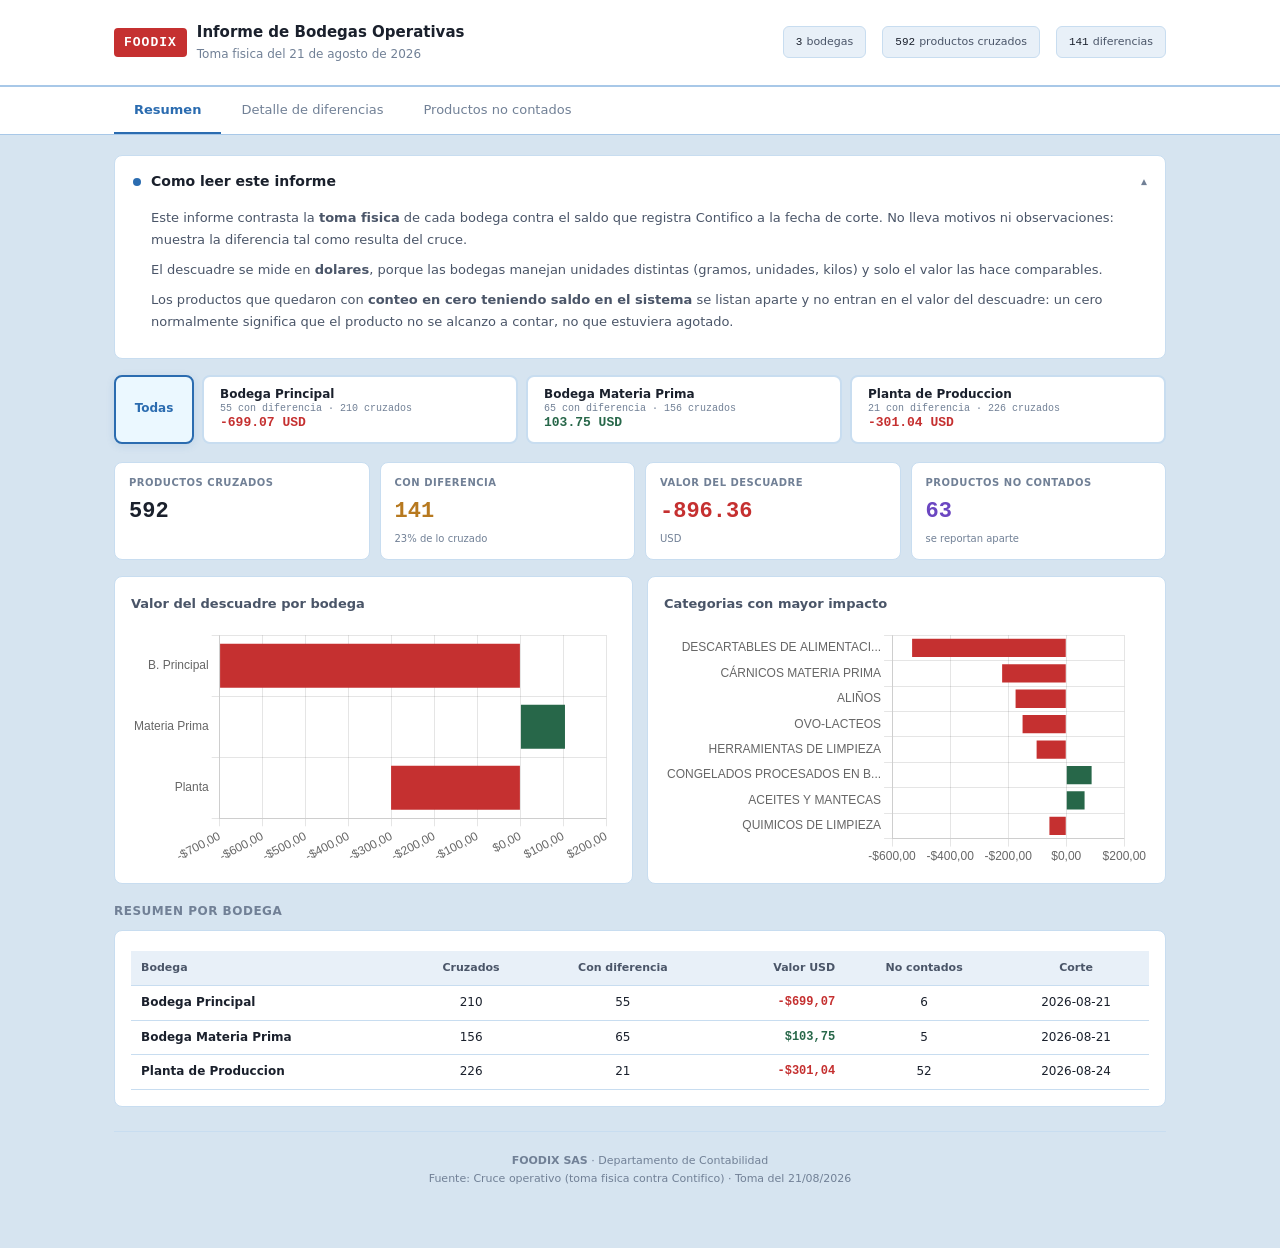
==== static/informes/bodegas-21-ago-2026.html @ 18a2aee0 "Informe de bodegas operativas de la toma del 21 de agosto Cruce de Bodega Principal, Materia Prima y" ====
<!DOCTYPE html>
<html lang="es">
<head>
<meta charset="UTF-8">
<meta name="viewport" content="width=device-width, initial-scale=1.0">
<title>Bodegas Operativas 21 Ago</title>
<style>


:root{
  --bg:#d6e4f0;--bg2:#e8f0f8;--bg3:#f0f5fa;--card:#ffffff;
  --text:#1a202c;--text2:#4a5568;--text3:#718096;
  --border:#a8c8e8;--border2:#c8ddf0;
  --red:#c53030;--green:#276749;--yellow:#b7791f;--blue:#2b6cb0;--purple:#6B46C1;
  --red-bg:#fff5f5;--green-bg:#f0fff4;--yellow-bg:#fffff0;--blue-bg:#ebf8ff;--purple-bg:#faf5ff;
}
*{margin:0;padding:0;box-sizing:border-box}
body{font-family:system-ui,-apple-system,'Segoe UI',Roboto,'Helvetica Neue',Arial,sans-serif;background:var(--bg);color:var(--text);line-height:1.65;font-size:14px}

.header{background:var(--card);border-bottom:2px solid var(--border);padding:20px 0}
.header-inner{max-width:1100px;margin:0 auto;padding:0 24px;display:flex;justify-content:space-between;align-items:center;flex-wrap:wrap;gap:12px}
.logo{display:flex;align-items:center;gap:10px}
.logo-badge{background:var(--red);color:#fff;font-family:ui-monospace,'Cascadia Mono','Segoe UI Mono','Roboto Mono',Menlo,Consolas,monospace;font-weight:700;font-size:13px;padding:4px 10px;border-radius:4px;letter-spacing:1px}
.header-title{font-size:15px;font-weight:600;color:var(--text)}
.header-sub{font-size:12px;color:var(--text3)}
.header-meta{display:flex;gap:16px;flex-wrap:wrap}
.meta-item{background:var(--bg2);border:1px solid var(--border2);border-radius:6px;padding:6px 12px;font-size:11px;color:var(--text2);display:flex;align-items:center;gap:4px}
.meta-item strong{font-family:ui-monospace,'Cascadia Mono','Segoe UI Mono','Roboto Mono',Menlo,Consolas,monospace;font-weight:500;color:var(--text)}

.nav{background:var(--card);border-bottom:1px solid var(--border);position:sticky;top:0;z-index:100}
.nav-inner{max-width:1100px;margin:0 auto;padding:0 24px;display:flex;gap:0}
.nav-tab{padding:12px 20px;font-size:13px;font-weight:500;cursor:pointer;border-bottom:2px solid transparent;color:var(--text3);transition:all .15s;white-space:nowrap}
.nav-tab:hover{color:var(--text);background:var(--bg3)}
.nav-tab.active{color:var(--blue);border-bottom-color:var(--blue);font-weight:600}

.main{max-width:1100px;margin:0 auto;padding:20px 24px 40px}
.tab-content{display:none}.tab-content.active{display:block}

/* Notes */
.note{background:var(--card);border:1px solid var(--border2);border-radius:8px;margin-bottom:12px;overflow:hidden}
.note-header{padding:14px 18px;cursor:pointer;display:flex;align-items:center;gap:10px;transition:background .15s}
.note-header:hover{background:var(--bg3)}
.note-dot{width:8px;height:8px;border-radius:50%;flex-shrink:0}
.note-title{flex:1;font-size:14px;font-weight:600;color:var(--text)}
.note-chevron{color:var(--text3);font-size:12px;transition:transform .2s}
.note-chevron.open{transform:rotate(180deg)}
.note-body{padding:0 18px 16px 36px;font-size:13px;color:var(--text2);line-height:1.7;display:none}
.note-body.open{display:block}
.note-body ul{margin:8px 0 8px 18px}.note-body li{margin-bottom:4px}
.note-body p{margin-bottom:8px}

/* Ranking pills */
.rank-bar{display:flex;gap:8px;flex-wrap:wrap;margin-bottom:18px}
.rank-pill{display:flex;align-items:center;gap:8px;padding:10px 16px;background:var(--card);border:2px solid var(--border2);
  border-radius:8px;cursor:pointer;transition:all .15s;flex:1;min-width:155px}
.rank-pill:hover{border-color:var(--blue);box-shadow:0 2px 8px rgba(0,0,0,.06)}
.rank-pill.active{border-color:var(--blue);background:var(--blue-bg);box-shadow:0 2px 8px rgba(43,108,176,.12)}
.rank-pill.todos{min-width:80px;flex:0;justify-content:center;font-weight:600;font-size:12px;color:var(--text2)}
.rank-pill.todos.active{color:var(--blue)}
.pill-pos{font-family:ui-monospace,'Cascadia Mono','Segoe UI Mono','Roboto Mono',Menlo,Consolas,monospace;font-size:16px;font-weight:700;min-width:22px}
.pill-info{flex:1;line-height:1.3}
.pill-name{font-size:12px;font-weight:600;color:var(--text)}
.pill-stats{font-size:10px;color:var(--text3);font-family:ui-monospace,'Cascadia Mono','Segoe UI Mono','Roboto Mono',Menlo,Consolas,monospace}
.pill-badge{font-size:9px;padding:1px 6px;border-radius:8px;font-weight:600;white-space:nowrap}
.pill-detail{font-size:10px;color:var(--blue);cursor:pointer;margin-top:2px;opacity:0;transition:opacity .15s}
.rank-pill.active .pill-detail{opacity:1}
.badge-green{background:var(--green-bg);color:var(--green);border:1px solid #c6f6d5}
.badge-yellow{background:var(--yellow-bg);color:var(--yellow);border:1px solid #fefcbf}
.badge-red{background:var(--red-bg);color:var(--red);border:1px solid #fed7d7}

/* Secondary filters */
.sec-filters{display:flex;gap:12px;margin-bottom:16px;flex-wrap:wrap;align-items:end}
.sec-filters .filter-group{display:flex;flex-direction:column;gap:3px}
.sec-filters label{font-size:10px;font-weight:600;color:var(--text3);text-transform:uppercase;letter-spacing:.5px}
.sec-filters select{padding:6px 10px;border:1px solid var(--border);border-radius:5px;font-size:12px;font-family:system-ui,-apple-system,'Segoe UI',Roboto,'Helvetica Neue',Arial,sans-serif;background:var(--card);min-width:140px}
.sec-filters select:focus{outline:none;border-color:var(--blue)}
.btn-reset{padding:6px 12px;border:1px solid var(--border);border-radius:5px;font-size:11px;font-family:system-ui,-apple-system,'Segoe UI',Roboto,'Helvetica Neue',Arial,sans-serif;background:var(--bg2);cursor:pointer;font-weight:500;transition:all .15s}
.btn-reset:hover{background:var(--bg)}

.kpi-grid{display:grid;grid-template-columns:repeat(auto-fit,minmax(170px,1fr));gap:10px;margin-bottom:16px}
.kpi{background:var(--card);border:1px solid var(--border2);border-radius:8px;padding:12px 14px}
.kpi-label{font-size:10px;color:var(--text3);text-transform:uppercase;letter-spacing:.5px;font-weight:600}
.kpi-val{font-size:22px;font-weight:700;font-family:ui-monospace,'Cascadia Mono','Segoe UI Mono','Roboto Mono',Menlo,Consolas,monospace;margin-top:2px}
.kpi-sub{font-size:10px;color:var(--text3);margin-top:1px}

.chart-row{display:grid;grid-template-columns:1fr 1fr;gap:14px;margin-bottom:16px}
.chart-card{background:var(--card);border:1px solid var(--border2);border-radius:8px;padding:16px}
.chart-card h3{font-size:13px;color:var(--text2);margin-bottom:10px;font-weight:600}

.section-title{font-size:12px;font-weight:700;color:var(--text3);margin:18px 0 8px;text-transform:uppercase;letter-spacing:.5px}

table{width:100%;border-collapse:collapse;font-size:12px;margin-top:4px}
th{background:var(--bg2);color:var(--text2);padding:8px 10px;text-align:left;font-weight:600;font-size:11px;border-bottom:1px solid var(--border2)}
td{padding:7px 10px;border-bottom:1px solid var(--border2)}
tr:hover{background:var(--bg3)}
.neg{color:var(--red);font-weight:600;font-family:ui-monospace,'Cascadia Mono','Segoe UI Mono','Roboto Mono',Menlo,Consolas,monospace}
.pos{color:var(--green);font-weight:600;font-family:ui-monospace,'Cascadia Mono','Segoe UI Mono','Roboto Mono',Menlo,Consolas,monospace}
.motivo-tag{display:inline-block;padding:1px 6px;border-radius:3px;font-size:10px;font-weight:600;color:#fff;white-space:nowrap}
.excl-row{opacity:.5;font-style:italic}
.excl-banner{background:var(--blue-bg);border:1px solid #bee3f8;border-radius:6px;padding:8px 12px;font-size:11px;color:var(--blue);margin-top:8px}
.motivo-summary{display:flex;flex-wrap:wrap;gap:6px;margin-top:10px}
.motivo-chip{font-size:10px;padding:2px 8px;border-radius:10px;border:1px solid var(--border2);background:var(--bg3);color:var(--text2);font-family:ui-monospace,'Cascadia Mono','Segoe UI Mono','Roboto Mono',Menlo,Consolas,monospace}

/* Modal */
.modal-overlay{display:none;position:fixed;top:0;left:0;width:100%;height:100%;background:rgba(0,0,0,.45);z-index:1000;justify-content:center;align-items:center;padding:20px}
.modal-overlay.open{display:flex}
.modal{background:var(--card);border-radius:12px;width:100%;max-width:800px;max-height:85vh;display:flex;flex-direction:column;box-shadow:0 20px 60px rgba(0,0,0,.2);animation:modalIn .2s ease}
@keyframes modalIn{from{opacity:0;transform:translateY(20px)}to{opacity:1;transform:translateY(0)}}
.modal-header{display:flex;justify-content:space-between;align-items:center;padding:18px 24px;border-bottom:1px solid var(--border2)}
.modal-header h2{font-size:16px;font-weight:700;color:var(--text);display:flex;align-items:center;gap:8px}
.modal-close{background:none;border:none;font-size:18px;color:var(--text3);cursor:pointer;padding:4px 8px;border-radius:4px;transition:all .15s}
.modal-close:hover{background:var(--bg2);color:var(--text)}
.modal-body{padding:20px 24px;overflow-y:auto;flex:1}
.day-block{margin-bottom:14px}
.day-header{padding:8px 12px;background:var(--bg2);border:1px solid var(--border2);border-radius:6px;cursor:pointer;display:flex;justify-content:space-between;align-items:center;font-size:12px;font-weight:600;transition:background .15s}
.day-header:hover{background:var(--bg)}
.day-body{display:none;padding:8px 0}
.day-body.open{display:block}
.day-resp{font-size:11px;color:var(--text3);font-weight:400}

/* Chart popup (reuses modal styles) */

.footer{text-align:center;padding:20px;font-size:11px;color:var(--text3);border-top:1px solid var(--border2);margin-top:24px}

@media print{.nav{position:relative}.tab-content{display:block!important}.note-body,.day-body{display:block!important}.modal-overlay{display:none!important}body{font-size:11px}.header{-webkit-print-color-adjust:exact;print-color-adjust:exact}}
@media(max-width:600px){.chart-row{grid-template-columns:1fr}.kpi-grid{grid-template-columns:1fr 1fr}.rank-bar{flex-direction:column}.rank-pill{min-width:unset}.header-meta{gap:8px}.sec-filters{flex-direction:column}.modal{max-width:100%;max-height:95vh;border-radius:8px}}

.tot-neg{color:#c53030;font-weight:700;font-family:ui-monospace,'Cascadia Mono','Segoe UI Mono','Roboto Mono',Menlo,Consolas,monospace}
.tot-pos{color:#276749;font-weight:700;font-family:ui-monospace,'Cascadia Mono','Segoe UI Mono','Roboto Mono',Menlo,Consolas,monospace}
.abc{display:inline-block;width:18px;text-align:center;border-radius:3px;font-size:10px;
      font-weight:700;color:#fff}
.abc-A{background:#c53030}.abc-B{background:#b7791f}.abc-C{background:#718096}
.abc--{background:#cbd5e0}

</style>
</head>
<body>


<div class="header"><div class="header-inner">
<div class="logo"><span class="logo-badge">FOODIX</span>
<div><div class="header-title">Informe de Bodegas Operativas</div>
<div class="header-sub">Toma fisica del 21 de agosto de 2026</div></div></div>
<div class="header-meta">
<div class="meta-item"> <strong>3</strong> bodegas</div>
<div class="meta-item"> <strong>592</strong> productos cruzados</div>
<div class="meta-item"> <strong>141</strong> diferencias</div>
</div></div></div>

<div class="nav"><div class="nav-inner">
<div class="nav-tab active" onclick="tab('resumen',this)">Resumen</div>
<div class="nav-tab" onclick="tab('detalle',this)">Detalle de diferencias</div>
<div class="nav-tab" onclick="tab('nocontados',this)">Productos no contados</div>
</div></div>

<div class="main">
<div class="tab-content active" id="tab-resumen">

<div class="note"><div class="note-header" onclick="toggleNote(this)">
<div class="note-dot" style="background:#2b6cb0"></div>
<div class="note-title">Como leer este informe</div>
<div class="note-chevron open">▾</div></div>
<div class="note-body open">
<p>Este informe contrasta la <strong>toma fisica</strong> de cada bodega contra el saldo que
registra Contifico a la fecha de corte. No lleva motivos ni observaciones: muestra la diferencia
tal como resulta del cruce.</p>
<p>El descuadre se mide en <strong>dolares</strong>, porque las bodegas manejan unidades distintas
(gramos, unidades, kilos) y solo el valor las hace comparables.</p>
<p>Los productos que quedaron con <strong>conteo en cero teniendo saldo en el sistema</strong> se
listan aparte y no entran en el valor del descuadre: un cero normalmente significa que el producto
no se alcanzo a contar, no que estuviera agotado.</p>
</div></div>

<div class="rank-bar" style="margin-top:16px">
<div class="rank-pill todos active" onclick="filtrar('TODOS')">Todas</div>
<div class="rank-pill" onclick="filtrar('bodega_principal')" data-bod="bodega_principal"><div class="pill-info"><div class="pill-name">Bodega Principal</div><div class="pill-stats">55 con diferencia &middot; 210 cruzados</div><div class="pill-stats neg" style="font-size:13px;font-weight:700">-699.07 USD</div></div></div><div class="rank-pill" onclick="filtrar('materia_prima')" data-bod="materia_prima"><div class="pill-info"><div class="pill-name">Bodega Materia Prima</div><div class="pill-stats">65 con diferencia &middot; 156 cruzados</div><div class="pill-stats pos" style="font-size:13px;font-weight:700">103.75 USD</div></div></div><div class="rank-pill" onclick="filtrar('planta')" data-bod="planta"><div class="pill-info"><div class="pill-name">Planta de Produccion</div><div class="pill-stats">21 con diferencia &middot; 226 cruzados</div><div class="pill-stats neg" style="font-size:13px;font-weight:700">-301.04 USD</div></div></div>
</div>

<div class="kpi-grid">
<div class="kpi"><div class="kpi-label">Productos cruzados</div><div class="kpi-val">592</div></div>
<div class="kpi"><div class="kpi-label">Con diferencia</div><div class="kpi-val" style="color:var(--yellow)">141</div>
<div class="kpi-sub">23% de lo cruzado</div></div>
<div class="kpi"><div class="kpi-label">Valor del descuadre</div>
<div class="kpi-val neg">-896.36</div><div class="kpi-sub">USD</div></div>
<div class="kpi"><div class="kpi-label">Productos no contados</div>
<div class="kpi-val" style="color:var(--purple)">63</div><div class="kpi-sub">se reportan aparte</div></div>
</div>

<div class="chart-row">
<div class="chart-card"><h3> Valor del descuadre por bodega</h3><canvas id="chBod"></canvas></div>
<div class="chart-card"><h3> Categorias con mayor impacto</h3><canvas id="chCat"></canvas></div>
</div>

<div class="section-title">Resumen por bodega</div>
<div class="chart-card"><table><thead><tr><th>Bodega</th><th style="text-align:center">Cruzados</th>
<th style="text-align:center">Con diferencia</th><th style="text-align:right">Valor USD</th>
<th style="text-align:center">No contados</th><th style="text-align:center">Corte</th></tr></thead>
<tbody id="tbResumen"></tbody></table></div>
</div>

<div class="tab-content" id="tab-detalle">
<div class="sec-filters">
<div class="filter-group"><label>Bodega</label><select id="fBod" onchange="pintar()"><option value="TODOS">Todas</option></select></div>
<div class="filter-group"><label>Clasificacion</label><select id="fAbc" onchange="pintar()"><option value="TODOS">Todas</option><option>A</option><option>B</option><option>C</option></select></div>
<div class="filter-group"><label>Mostrar</label><select id="fOrd" onchange="pintar()">
<option value="valor">Mayor impacto en valor</option><option value="cantidad">Mayor diferencia en cantidad</option></select></div>
</div>
<div class="chart-card"><table><thead><tr><th>Bodega</th><th>Producto</th><th>Categoria</th>
<th style="text-align:center">ABC</th><th style="text-align:right">Toma</th><th style="text-align:right">Sistema</th>
<th style="text-align:right">Diferencia</th><th style="text-align:right">Valor USD</th></tr></thead>
<tbody id="tbDetalle"></tbody></table></div>
</div>

<div class="tab-content" id="tab-nocontados">
<div class="excl-banner">Productos que quedaron registrados con conteo en cero aunque el sistema
si tenia saldo. No se incluyen en el valor del descuadre porque lo mas probable es que no se
hayan alcanzado a contar. <strong>Conviene confirmarlos con cada bodega.</strong></div>
<div class="chart-card" style="margin-top:12px"><table><thead><tr><th>Bodega</th><th>Producto</th>
<th>Categoria</th><th style="text-align:center">ABC</th><th style="text-align:right">Saldo en sistema</th>
<th style="text-align:right">Valor USD</th></tr></thead><tbody id="tbNC"></tbody></table></div>
</div>

<div class="footer"><strong>FOODIX SAS</strong> &middot; Departamento de Contabilidad<br>
Fuente: Cruce operativo (toma fisica contra Contifico) &middot; Toma del 21/08/2026</div>
</div>


<script>
/**
 * Skipped minification because the original files appears to be already minified.
 * Original file: /npm/chart.js@4.4.0/dist/chart.umd.js
 *
 * Do NOT use SRI with dynamically generated files! More information: https://www.jsdelivr.com/using-sri-with-dynamic-files
 */
/*!
 * Chart.js v4.4.0
 * https://www.chartjs.org
 * (c) 2023 Chart.js Contributors
 * Released under the MIT License
 */
!function(t,e){"object"==typeof exports&&"undefined"!=typeof module?module.exports=e():"function"==typeof define&&define.amd?define(e):(t="undefined"!=typeof globalThis?globalThis:t||self).Chart=e()}(this,(function(){"use strict";var t=Object.freeze({__proto__:null,get Colors(){return Go},get Decimation(){return Qo},get Filler(){return ma},get Legend(){return ya},get SubTitle(){return ka},get Title(){return Ma},get Tooltip(){return Ba}});function e(){}const i=(()=>{let t=0;return()=>t++})();function s(t){return null==t}function n(t){if(Array.isArray&&Array.isArray(t))return!0;const e=Object.prototype.toString.call(t);return"[object"===e.slice(0,7)&&"Array]"===e.slice(-6)}function o(t){return null!==t&&"[object Object]"===Object.prototype.toString.call(t)}function a(t){return("number"==typeof t||t instanceof Number)&&isFinite(+t)}function r(t,e){return a(t)?t:e}function l(t,e){return void 0===t?e:t}const h=(t,e)=>"string"==typeof t&&t.endsWith("%")?parseFloat(t)/100:+t/e,c=(t,e)=>"string"==typeof t&&t.endsWith("%")?parseFloat(t)/100*e:+t;function d(t,e,i){if(t&&"function"==typeof t.call)return t.apply(i,e)}function u(t,e,i,s){let a,r,l;if(n(t))if(r=t.length,s)for(a=r-1;a>=0;a--)e.call(i,t[a],a);else for(a=0;a<r;a++)e.call(i,t[a],a);else if(o(t))for(l=Object.keys(t),r=l.length,a=0;a<r;a++)e.call(i,t[l[a]],l[a])}function f(t,e){let i,s,n,o;if(!t||!e||t.length!==e.length)return!1;for(i=0,s=t.length;i<s;++i)if(n=t[i],o=e[i],n.datasetIndex!==o.datasetIndex||n.index!==o.index)return!1;return!0}function g(t){if(n(t))return t.map(g);if(o(t)){const e=Object.create(null),i=Object.keys(t),s=i.length;let n=0;for(;n<s;++n)e[i[n]]=g(t[i[n]]);return e}return t}function p(t){return-1===["__proto__","prototype","constructor"].indexOf(t)}function m(t,e,i,s){if(!p(t))return;const n=e[t],a=i[t];o(n)&&o(a)?b(n,a,s):e[t]=g(a)}function b(t,e,i){const s=n(e)?e:[e],a=s.length;if(!o(t))return t;const r=(i=i||{}).merger||m;let l;for(let e=0;e<a;++e){if(l=s[e],!o(l))continue;const n=Object.keys(l);for(let e=0,s=n.length;e<s;++e)r(n[e],t,l,i)}return t}function x(t,e){return b(t,e,{merger:_})}function _(t,e,i){if(!p(t))return;const s=e[t],n=i[t];o(s)&&o(n)?x(s,n):Object.prototype.hasOwnProperty.call(e,t)||(e[t]=g(n))}const y={"":t=>t,x:t=>t.x,y:t=>t.y};function v(t){const e=t.split("."),i=[];let s="";for(const t of e)s+=t,s.endsWith("\\")?s=s.slice(0,-1)+".":(i.push(s),s="");return i}function M(t,e){const i=y[e]||(y[e]=function(t){const e=v(t);return t=>{for(const i of e){if(""===i)break;t=t&&t[i]}return t}}(e));return i(t)}function w(t){return t.charAt(0).toUpperCase()+t.slice(1)}const k=t=>void 0!==t,S=t=>"function"==typeof t,P=(t,e)=>{if(t.size!==e.size)return!1;for(const i of t)if(!e.has(i))return!1;return!0};function D(t){return"mouseup"===t.type||"click"===t.type||"contextmenu"===t.type}const C=Math.PI,O=2*C,A=O+C,T=Number.POSITIVE_INFINITY,L=C/180,E=C/2,R=C/4,I=2*C/3,z=Math.log10,F=Math.sign;function V(t,e,i){return Math.abs(t-e)<i}function B(t){const e=Math.round(t);t=V(t,e,t/1e3)?e:t;const i=Math.pow(10,Math.floor(z(t))),s=t/i;return(s<=1?1:s<=2?2:s<=5?5:10)*i}function W(t){const e=[],i=Math.sqrt(t);let s;for(s=1;s<i;s++)t%s==0&&(e.push(s),e.push(t/s));return i===(0|i)&&e.push(i),e.sort(((t,e)=>t-e)).pop(),e}function N(t){return!isNaN(parseFloat(t))&&isFinite(t)}function H(t,e){const i=Math.round(t);return i-e<=t&&i+e>=t}function j(t,e,i){let s,n,o;for(s=0,n=t.length;s<n;s++)o=t[s][i],isNaN(o)||(e.min=Math.min(e.min,o),e.max=Math.max(e.max,o))}function $(t){return t*(C/180)}function Y(t){return t*(180/C)}function U(t){if(!a(t))return;let e=1,i=0;for(;Math.round(t*e)/e!==t;)e*=10,i++;return i}function X(t,e){const i=e.x-t.x,s=e.y-t.y,n=Math.sqrt(i*i+s*s);let o=Math.atan2(s,i);return o<-.5*C&&(o+=O),{angle:o,distance:n}}function q(t,e){return Math.sqrt(Math.pow(e.x-t.x,2)+Math.pow(e.y-t.y,2))}function K(t,e){return(t-e+A)%O-C}function G(t){return(t%O+O)%O}function Z(t,e,i,s){const n=G(t),o=G(e),a=G(i),r=G(o-n),l=G(a-n),h=G(n-o),c=G(n-a);return n===o||n===a||s&&o===a||r>l&&h<c}function J(t,e,i){return Math.max(e,Math.min(i,t))}function Q(t){return J(t,-32768,32767)}function tt(t,e,i,s=1e-6){return t>=Math.min(e,i)-s&&t<=Math.max(e,i)+s}function et(t,e,i){i=i||(i=>t[i]<e);let s,n=t.length-1,o=0;for(;n-o>1;)s=o+n>>1,i(s)?o=s:n=s;return{lo:o,hi:n}}const it=(t,e,i,s)=>et(t,i,s?s=>{const n=t[s][e];return n<i||n===i&&t[s+1][e]===i}:s=>t[s][e]<i),st=(t,e,i)=>et(t,i,(s=>t[s][e]>=i));function nt(t,e,i){let s=0,n=t.length;for(;s<n&&t[s]<e;)s++;for(;n>s&&t[n-1]>i;)n--;return s>0||n<t.length?t.slice(s,n):t}const ot=["push","pop","shift","splice","unshift"];function at(t,e){t._chartjs?t._chartjs.listeners.push(e):(Object.defineProperty(t,"_chartjs",{configurable:!0,enumerable:!1,value:{listeners:[e]}}),ot.forEach((e=>{const i="_onData"+w(e),s=t[e];Object.defineProperty(t,e,{configurable:!0,enumerable:!1,value(...e){const n=s.apply(this,e);return t._chartjs.listeners.forEach((t=>{"function"==typeof t[i]&&t[i](...e)})),n}})})))}function rt(t,e){const i=t._chartjs;if(!i)return;const s=i.listeners,n=s.indexOf(e);-1!==n&&s.splice(n,1),s.length>0||(ot.forEach((e=>{delete t[e]})),delete t._chartjs)}function lt(t){const e=new Set(t);return e.size===t.length?t:Array.from(e)}const ht="undefined"==typeof window?function(t){return t()}:window.requestAnimationFrame;function ct(t,e){let i=[],s=!1;return function(...n){i=n,s||(s=!0,ht.call(window,(()=>{s=!1,t.apply(e,i)})))}}function dt(t,e){let i;return function(...s){return e?(clearTimeout(i),i=setTimeout(t,e,s)):t.apply(this,s),e}}const ut=t=>"start"===t?"left":"end"===t?"right":"center",ft=(t,e,i)=>"start"===t?e:"end"===t?i:(e+i)/2,gt=(t,e,i,s)=>t===(s?"left":"right")?i:"center"===t?(e+i)/2:e;function pt(t,e,i){const s=e.length;let n=0,o=s;if(t._sorted){const{iScale:a,_parsed:r}=t,l=a.axis,{min:h,max:c,minDefined:d,maxDefined:u}=a.getUserBounds();d&&(n=J(Math.min(it(r,l,h).lo,i?s:it(e,l,a.getPixelForValue(h)).lo),0,s-1)),o=u?J(Math.max(it(r,a.axis,c,!0).hi+1,i?0:it(e,l,a.getPixelForValue(c),!0).hi+1),n,s)-n:s-n}return{start:n,count:o}}function mt(t){const{xScale:e,yScale:i,_scaleRanges:s}=t,n={xmin:e.min,xmax:e.max,ymin:i.min,ymax:i.max};if(!s)return t._scaleRanges=n,!0;const o=s.xmin!==e.min||s.xmax!==e.max||s.ymin!==i.min||s.ymax!==i.max;return Object.assign(s,n),o}class bt{constructor(){this._request=null,this._charts=new Map,this._running=!1,this._lastDate=void 0}_notify(t,e,i,s){const n=e.listeners[s],o=e.duration;n.forEach((s=>s({chart:t,initial:e.initial,numSteps:o,currentStep:Math.min(i-e.start,o)})))}_refresh(){this._request||(this._running=!0,this._request=ht.call(window,(()=>{this._update(),this._request=null,this._running&&this._refresh()})))}_update(t=Date.now()){let e=0;this._charts.forEach(((i,s)=>{if(!i.running||!i.items.length)return;const n=i.items;let o,a=n.length-1,r=!1;for(;a>=0;--a)o=n[a],o._active?(o._total>i.duration&&(i.duration=o._total),o.tick(t),r=!0):(n[a]=n[n.length-1],n.pop());r&&(s.draw(),this._notify(s,i,t,"progress")),n.length||(i.running=!1,this._notify(s,i,t,"complete"),i.initial=!1),e+=n.length})),this._lastDate=t,0===e&&(this._running=!1)}_getAnims(t){const e=this._charts;let i=e.get(t);return i||(i={running:!1,initial:!0,items:[],listeners:{complete:[],progress:[]}},e.set(t,i)),i}listen(t,e,i){this._getAnims(t).listeners[e].push(i)}add(t,e){e&&e.length&&this._getAnims(t).items.push(...e)}has(t){return this._getAnims(t).items.length>0}start(t){const e=this._charts.get(t);e&&(e.running=!0,e.start=Date.now(),e.duration=e.items.reduce(((t,e)=>Math.max(t,e._duration)),0),this._refresh())}running(t){if(!this._running)return!1;const e=this._charts.get(t);return!!(e&&e.running&&e.items.length)}stop(t){const e=this._charts.get(t);if(!e||!e.items.length)return;const i=e.items;let s=i.length-1;for(;s>=0;--s)i[s].cancel();e.items=[],this._notify(t,e,Date.now(),"complete")}remove(t){return this._charts.delete(t)}}var xt=new bt;
/*!
 * @kurkle/color v0.3.2
 * https://github.com/kurkle/color#readme
 * (c) 2023 Jukka Kurkela
 * Released under the MIT License
 */function _t(t){return t+.5|0}const yt=(t,e,i)=>Math.max(Math.min(t,i),e);function vt(t){return yt(_t(2.55*t),0,255)}function Mt(t){return yt(_t(255*t),0,255)}function wt(t){return yt(_t(t/2.55)/100,0,1)}function kt(t){return yt(_t(100*t),0,100)}const St={0:0,1:1,2:2,3:3,4:4,5:5,6:6,7:7,8:8,9:9,A:10,B:11,C:12,D:13,E:14,F:15,a:10,b:11,c:12,d:13,e:14,f:15},Pt=[..."0123456789ABCDEF"],Dt=t=>Pt[15&t],Ct=t=>Pt[(240&t)>>4]+Pt[15&t],Ot=t=>(240&t)>>4==(15&t);function At(t){var e=(t=>Ot(t.r)&&Ot(t.g)&&Ot(t.b)&&Ot(t.a))(t)?Dt:Ct;return t?"#"+e(t.r)+e(t.g)+e(t.b)+((t,e)=>t<255?e(t):"")(t.a,e):void 0}const Tt=/^(hsla?|hwb|hsv)\(\s*([-+.e\d]+)(?:deg)?[\s,]+([-+.e\d]+)%[\s,]+([-+.e\d]+)%(?:[\s,]+([-+.e\d]+)(%)?)?\s*\)$/;function Lt(t,e,i){const s=e*Math.min(i,1-i),n=(e,n=(e+t/30)%12)=>i-s*Math.max(Math.min(n-3,9-n,1),-1);return[n(0),n(8),n(4)]}function Et(t,e,i){const s=(s,n=(s+t/60)%6)=>i-i*e*Math.max(Math.min(n,4-n,1),0);return[s(5),s(3),s(1)]}function Rt(t,e,i){const s=Lt(t,1,.5);let n;for(e+i>1&&(n=1/(e+i),e*=n,i*=n),n=0;n<3;n++)s[n]*=1-e-i,s[n]+=e;return s}function It(t){const e=t.r/255,i=t.g/255,s=t.b/255,n=Math.max(e,i,s),o=Math.min(e,i,s),a=(n+o)/2;let r,l,h;return n!==o&&(h=n-o,l=a>.5?h/(2-n-o):h/(n+o),r=function(t,e,i,s,n){return t===n?(e-i)/s+(e<i?6:0):e===n?(i-t)/s+2:(t-e)/s+4}(e,i,s,h,n),r=60*r+.5),[0|r,l||0,a]}function zt(t,e,i,s){return(Array.isArray(e)?t(e[0],e[1],e[2]):t(e,i,s)).map(Mt)}function Ft(t,e,i){return zt(Lt,t,e,i)}function Vt(t){return(t%360+360)%360}function Bt(t){const e=Tt.exec(t);let i,s=255;if(!e)return;e[5]!==i&&(s=e[6]?vt(+e[5]):Mt(+e[5]));const n=Vt(+e[2]),o=+e[3]/100,a=+e[4]/100;return i="hwb"===e[1]?function(t,e,i){return zt(Rt,t,e,i)}(n,o,a):"hsv"===e[1]?function(t,e,i){return zt(Et,t,e,i)}(n,o,a):Ft(n,o,a),{r:i[0],g:i[1],b:i[2],a:s}}const Wt={x:"dark",Z:"light",Y:"re",X:"blu",W:"gr",V:"medium",U:"slate",A:"ee",T:"ol",S:"or",B:"ra",C:"lateg",D:"ights",R:"in",Q:"turquois",E:"hi",P:"ro",O:"al",N:"le",M:"de",L:"yello",F:"en",K:"ch",G:"arks",H:"ea",I:"ightg",J:"wh"},Nt={OiceXe:"f0f8ff",antiquewEte:"faebd7",aqua:"ffff",aquamarRe:"7fffd4",azuY:"f0ffff",beige:"f5f5dc",bisque:"ffe4c4",black:"0",blanKedOmond:"ffebcd",Xe:"ff",XeviTet:"8a2be2",bPwn:"a52a2a",burlywood:"deb887",caMtXe:"5f9ea0",KartYuse:"7fff00",KocTate:"d2691e",cSO:"ff7f50",cSnflowerXe:"6495ed",cSnsilk:"fff8dc",crimson:"dc143c",cyan:"ffff",xXe:"8b",xcyan:"8b8b",xgTMnPd:"b8860b",xWay:"a9a9a9",xgYF:"6400",xgYy:"a9a9a9",xkhaki:"bdb76b",xmagFta:"8b008b",xTivegYF:"556b2f",xSange:"ff8c00",xScEd:"9932cc",xYd:"8b0000",xsOmon:"e9967a",xsHgYF:"8fbc8f",xUXe:"483d8b",xUWay:"2f4f4f",xUgYy:"2f4f4f",xQe:"ced1",xviTet:"9400d3",dAppRk:"ff1493",dApskyXe:"bfff",dimWay:"696969",dimgYy:"696969",dodgerXe:"1e90ff",fiYbrick:"b22222",flSOwEte:"fffaf0",foYstWAn:"228b22",fuKsia:"ff00ff",gaRsbSo:"dcdcdc",ghostwEte:"f8f8ff",gTd:"ffd700",gTMnPd:"daa520",Way:"808080",gYF:"8000",gYFLw:"adff2f",gYy:"808080",honeyMw:"f0fff0",hotpRk:"ff69b4",RdianYd:"cd5c5c",Rdigo:"4b0082",ivSy:"fffff0",khaki:"f0e68c",lavFMr:"e6e6fa",lavFMrXsh:"fff0f5",lawngYF:"7cfc00",NmoncEffon:"fffacd",ZXe:"add8e6",ZcSO:"f08080",Zcyan:"e0ffff",ZgTMnPdLw:"fafad2",ZWay:"d3d3d3",ZgYF:"90ee90",ZgYy:"d3d3d3",ZpRk:"ffb6c1",ZsOmon:"ffa07a",ZsHgYF:"20b2aa",ZskyXe:"87cefa",ZUWay:"778899",ZUgYy:"778899",ZstAlXe:"b0c4de",ZLw:"ffffe0",lime:"ff00",limegYF:"32cd32",lRF:"faf0e6",magFta:"ff00ff",maPon:"800000",VaquamarRe:"66cdaa",VXe:"cd",VScEd:"ba55d3",VpurpN:"9370db",VsHgYF:"3cb371",VUXe:"7b68ee",VsprRggYF:"fa9a",VQe:"48d1cc",VviTetYd:"c71585",midnightXe:"191970",mRtcYam:"f5fffa",mistyPse:"ffe4e1",moccasR:"ffe4b5",navajowEte:"ffdead",navy:"80",Tdlace:"fdf5e6",Tive:"808000",TivedBb:"6b8e23",Sange:"ffa500",SangeYd:"ff4500",ScEd:"da70d6",pOegTMnPd:"eee8aa",pOegYF:"98fb98",pOeQe:"afeeee",pOeviTetYd:"db7093",papayawEp:"ffefd5",pHKpuff:"ffdab9",peru:"cd853f",pRk:"ffc0cb",plum:"dda0dd",powMrXe:"b0e0e6",purpN:"800080",YbeccapurpN:"663399",Yd:"ff0000",Psybrown:"bc8f8f",PyOXe:"4169e1",saddNbPwn:"8b4513",sOmon:"fa8072",sandybPwn:"f4a460",sHgYF:"2e8b57",sHshell:"fff5ee",siFna:"a0522d",silver:"c0c0c0",skyXe:"87ceeb",UXe:"6a5acd",UWay:"708090",UgYy:"708090",snow:"fffafa",sprRggYF:"ff7f",stAlXe:"4682b4",tan:"d2b48c",teO:"8080",tEstN:"d8bfd8",tomato:"ff6347",Qe:"40e0d0",viTet:"ee82ee",JHt:"f5deb3",wEte:"ffffff",wEtesmoke:"f5f5f5",Lw:"ffff00",LwgYF:"9acd32"};let Ht;function jt(t){Ht||(Ht=function(){const t={},e=Object.keys(Nt),i=Object.keys(Wt);let s,n,o,a,r;for(s=0;s<e.length;s++){for(a=r=e[s],n=0;n<i.length;n++)o=i[n],r=r.replace(o,Wt[o]);o=parseInt(Nt[a],16),t[r]=[o>>16&255,o>>8&255,255&o]}return t}(),Ht.transparent=[0,0,0,0]);const e=Ht[t.toLowerCase()];return e&&{r:e[0],g:e[1],b:e[2],a:4===e.length?e[3]:255}}const $t=/^rgba?\(\s*([-+.\d]+)(%)?[\s,]+([-+.e\d]+)(%)?[\s,]+([-+.e\d]+)(%)?(?:[\s,/]+([-+.e\d]+)(%)?)?\s*\)$/;const Yt=t=>t<=.0031308?12.92*t:1.055*Math.pow(t,1/2.4)-.055,Ut=t=>t<=.04045?t/12.92:Math.pow((t+.055)/1.055,2.4);function Xt(t,e,i){if(t){let s=It(t);s[e]=Math.max(0,Math.min(s[e]+s[e]*i,0===e?360:1)),s=Ft(s),t.r=s[0],t.g=s[1],t.b=s[2]}}function qt(t,e){return t?Object.assign(e||{},t):t}function Kt(t){var e={r:0,g:0,b:0,a:255};return Array.isArray(t)?t.length>=3&&(e={r:t[0],g:t[1],b:t[2],a:255},t.length>3&&(e.a=Mt(t[3]))):(e=qt(t,{r:0,g:0,b:0,a:1})).a=Mt(e.a),e}function Gt(t){return"r"===t.charAt(0)?function(t){const e=$t.exec(t);let i,s,n,o=255;if(e){if(e[7]!==i){const t=+e[7];o=e[8]?vt(t):yt(255*t,0,255)}return i=+e[1],s=+e[3],n=+e[5],i=255&(e[2]?vt(i):yt(i,0,255)),s=255&(e[4]?vt(s):yt(s,0,255)),n=255&(e[6]?vt(n):yt(n,0,255)),{r:i,g:s,b:n,a:o}}}(t):Bt(t)}class Zt{constructor(t){if(t instanceof Zt)return t;const e=typeof t;let i;var s,n,o;"object"===e?i=Kt(t):"string"===e&&(o=(s=t).length,"#"===s[0]&&(4===o||5===o?n={r:255&17*St[s[1]],g:255&17*St[s[2]],b:255&17*St[s[3]],a:5===o?17*St[s[4]]:255}:7!==o&&9!==o||(n={r:St[s[1]]<<4|St[s[2]],g:St[s[3]]<<4|St[s[4]],b:St[s[5]]<<4|St[s[6]],a:9===o?St[s[7]]<<4|St[s[8]]:255})),i=n||jt(t)||Gt(t)),this._rgb=i,this._valid=!!i}get valid(){return this._valid}get rgb(){var t=qt(this._rgb);return t&&(t.a=wt(t.a)),t}set rgb(t){this._rgb=Kt(t)}rgbString(){return this._valid?(t=this._rgb)&&(t.a<255?`rgba(${t.r}, ${t.g}, ${t.b}, ${wt(t.a)})`:`rgb(${t.r}, ${t.g}, ${t.b})`):void 0;var t}hexString(){return this._valid?At(this._rgb):void 0}hslString(){return this._valid?function(t){if(!t)return;const e=It(t),i=e[0],s=kt(e[1]),n=kt(e[2]);return t.a<255?`hsla(${i}, ${s}%, ${n}%, ${wt(t.a)})`:`hsl(${i}, ${s}%, ${n}%)`}(this._rgb):void 0}mix(t,e){if(t){const i=this.rgb,s=t.rgb;let n;const o=e===n?.5:e,a=2*o-1,r=i.a-s.a,l=((a*r==-1?a:(a+r)/(1+a*r))+1)/2;n=1-l,i.r=255&l*i.r+n*s.r+.5,i.g=255&l*i.g+n*s.g+.5,i.b=255&l*i.b+n*s.b+.5,i.a=o*i.a+(1-o)*s.a,this.rgb=i}return this}interpolate(t,e){return t&&(this._rgb=function(t,e,i){const s=Ut(wt(t.r)),n=Ut(wt(t.g)),o=Ut(wt(t.b));return{r:Mt(Yt(s+i*(Ut(wt(e.r))-s))),g:Mt(Yt(n+i*(Ut(wt(e.g))-n))),b:Mt(Yt(o+i*(Ut(wt(e.b))-o))),a:t.a+i*(e.a-t.a)}}(this._rgb,t._rgb,e)),this}clone(){return new Zt(this.rgb)}alpha(t){return this._rgb.a=Mt(t),this}clearer(t){return this._rgb.a*=1-t,this}greyscale(){const t=this._rgb,e=_t(.3*t.r+.59*t.g+.11*t.b);return t.r=t.g=t.b=e,this}opaquer(t){return this._rgb.a*=1+t,this}negate(){const t=this._rgb;return t.r=255-t.r,t.g=255-t.g,t.b=255-t.b,this}lighten(t){return Xt(this._rgb,2,t),this}darken(t){return Xt(this._rgb,2,-t),this}saturate(t){return Xt(this._rgb,1,t),this}desaturate(t){return Xt(this._rgb,1,-t),this}rotate(t){return function(t,e){var i=It(t);i[0]=Vt(i[0]+e),i=Ft(i),t.r=i[0],t.g=i[1],t.b=i[2]}(this._rgb,t),this}}function Jt(t){if(t&&"object"==typeof t){const e=t.toString();return"[object CanvasPattern]"===e||"[object CanvasGradient]"===e}return!1}function Qt(t){return Jt(t)?t:new Zt(t)}function te(t){return Jt(t)?t:new Zt(t).saturate(.5).darken(.1).hexString()}const ee=["x","y","borderWidth","radius","tension"],ie=["color","borderColor","backgroundColor"];const se=new Map;function ne(t,e,i){return function(t,e){e=e||{};const i=t+JSON.stringify(e);let s=se.get(i);return s||(s=new Intl.NumberFormat(t,e),se.set(i,s)),s}(e,i).format(t)}const oe={values:t=>n(t)?t:""+t,numeric(t,e,i){if(0===t)return"0";const s=this.chart.options.locale;let n,o=t;if(i.length>1){const e=Math.max(Math.abs(i[0].value),Math.abs(i[i.length-1].value));(e<1e-4||e>1e15)&&(n="scientific"),o=function(t,e){let i=e.length>3?e[2].value-e[1].value:e[1].value-e[0].value;Math.abs(i)>=1&&t!==Math.floor(t)&&(i=t-Math.floor(t));return i}(t,i)}const a=z(Math.abs(o)),r=isNaN(a)?1:Math.max(Math.min(-1*Math.floor(a),20),0),l={notation:n,minimumFractionDigits:r,maximumFractionDigits:r};return Object.assign(l,this.options.ticks.format),ne(t,s,l)},logarithmic(t,e,i){if(0===t)return"0";const s=i[e].significand||t/Math.pow(10,Math.floor(z(t)));return[1,2,3,5,10,15].includes(s)||e>.8*i.length?oe.numeric.call(this,t,e,i):""}};var ae={formatters:oe};const re=Object.create(null),le=Object.create(null);function he(t,e){if(!e)return t;const i=e.split(".");for(let e=0,s=i.length;e<s;++e){const s=i[e];t=t[s]||(t[s]=Object.create(null))}return t}function ce(t,e,i){return"string"==typeof e?b(he(t,e),i):b(he(t,""),e)}class de{constructor(t,e){this.animation=void 0,this.backgroundColor="rgba(0,0,0,0.1)",this.borderColor="rgba(0,0,0,0.1)",this.color="#666",this.datasets={},this.devicePixelRatio=t=>t.chart.platform.getDevicePixelRatio(),this.elements={},this.events=["mousemove","mouseout","click","touchstart","touchmove"],this.font={family:"'Helvetica Neue', 'Helvetica', 'Arial', sans-serif",size:12,style:"normal",lineHeight:1.2,weight:null},this.hover={},this.hoverBackgroundColor=(t,e)=>te(e.backgroundColor),this.hoverBorderColor=(t,e)=>te(e.borderColor),this.hoverColor=(t,e)=>te(e.color),this.indexAxis="x",this.interaction={mode:"nearest",intersect:!0,includeInvisible:!1},this.maintainAspectRatio=!0,this.onHover=null,this.onClick=null,this.parsing=!0,this.plugins={},this.responsive=!0,this.scale=void 0,this.scales={},this.showLine=!0,this.drawActiveElementsOnTop=!0,this.describe(t),this.apply(e)}set(t,e){return ce(this,t,e)}get(t){return he(this,t)}describe(t,e){return ce(le,t,e)}override(t,e){return ce(re,t,e)}route(t,e,i,s){const n=he(this,t),a=he(this,i),r="_"+e;Object.defineProperties(n,{[r]:{value:n[e],writable:!0},[e]:{enumerable:!0,get(){const t=this[r],e=a[s];return o(t)?Object.assign({},e,t):l(t,e)},set(t){this[r]=t}}})}apply(t){t.forEach((t=>t(this)))}}var ue=new de({_scriptable:t=>!t.startsWith("on"),_indexable:t=>"events"!==t,hover:{_fallback:"interaction"},interaction:{_scriptable:!1,_indexable:!1}},[function(t){t.set("animation",{delay:void 0,duration:1e3,easing:"easeOutQuart",fn:void 0,from:void 0,loop:void 0,to:void 0,type:void 0}),t.describe("animation",{_fallback:!1,_indexable:!1,_scriptable:t=>"onProgress"!==t&&"onComplete"!==t&&"fn"!==t}),t.set("animations",{colors:{type:"color",properties:ie},numbers:{type:"number",properties:ee}}),t.describe("animations",{_fallback:"animation"}),t.set("transitions",{active:{animation:{duration:400}},resize:{animation:{duration:0}},show:{animations:{colors:{from:"transparent"},visible:{type:"boolean",duration:0}}},hide:{animations:{colors:{to:"transparent"},visible:{type:"boolean",easing:"linear",fn:t=>0|t}}}})},function(t){t.set("layout",{autoPadding:!0,padding:{top:0,right:0,bottom:0,left:0}})},function(t){t.set("scale",{display:!0,offset:!1,reverse:!1,beginAtZero:!1,bounds:"ticks",clip:!0,grace:0,grid:{display:!0,lineWidth:1,drawOnChartArea:!0,drawTicks:!0,tickLength:8,tickWidth:(t,e)=>e.lineWidth,tickColor:(t,e)=>e.color,offset:!1},border:{display:!0,dash:[],dashOffset:0,width:1},title:{display:!1,text:"",padding:{top:4,bottom:4}},ticks:{minRotation:0,maxRotation:50,mirror:!1,textStrokeWidth:0,textStrokeColor:"",padding:3,display:!0,autoSkip:!0,autoSkipPadding:3,labelOffset:0,callback:ae.formatters.values,minor:{},major:{},align:"center",crossAlign:"near",showLabelBackdrop:!1,backdropColor:"rgba(255, 255, 255, 0.75)",backdropPadding:2}}),t.route("scale.ticks","color","","color"),t.route("scale.grid","color","","borderColor"),t.route("scale.border","color","","borderColor"),t.route("scale.title","color","","color"),t.describe("scale",{_fallback:!1,_scriptable:t=>!t.startsWith("before")&&!t.startsWith("after")&&"callback"!==t&&"parser"!==t,_indexable:t=>"borderDash"!==t&&"tickBorderDash"!==t&&"dash"!==t}),t.describe("scales",{_fallback:"scale"}),t.describe("scale.ticks",{_scriptable:t=>"backdropPadding"!==t&&"callback"!==t,_indexable:t=>"backdropPadding"!==t})}]);function fe(){return"undefined"!=typeof window&&"undefined"!=typeof document}function ge(t){let e=t.parentNode;return e&&"[object ShadowRoot]"===e.toString()&&(e=e.host),e}function pe(t,e,i){let s;return"string"==typeof t?(s=parseInt(t,10),-1!==t.indexOf("%")&&(s=s/100*e.parentNode[i])):s=t,s}const me=t=>t.ownerDocument.defaultView.getComputedStyle(t,null);function be(t,e){return me(t).getPropertyValue(e)}const xe=["top","right","bottom","left"];function _e(t,e,i){const s={};i=i?"-"+i:"";for(let n=0;n<4;n++){const o=xe[n];s[o]=parseFloat(t[e+"-"+o+i])||0}return s.width=s.left+s.right,s.height=s.top+s.bottom,s}const ye=(t,e,i)=>(t>0||e>0)&&(!i||!i.shadowRoot);function ve(t,e){if("native"in t)return t;const{canvas:i,currentDevicePixelRatio:s}=e,n=me(i),o="border-box"===n.boxSizing,a=_e(n,"padding"),r=_e(n,"border","width"),{x:l,y:h,box:c}=function(t,e){const i=t.touches,s=i&&i.length?i[0]:t,{offsetX:n,offsetY:o}=s;let a,r,l=!1;if(ye(n,o,t.target))a=n,r=o;else{const t=e.getBoundingClientRect();a=s.clientX-t.left,r=s.clientY-t.top,l=!0}return{x:a,y:r,box:l}}(t,i),d=a.left+(c&&r.left),u=a.top+(c&&r.top);let{width:f,height:g}=e;return o&&(f-=a.width+r.width,g-=a.height+r.height),{x:Math.round((l-d)/f*i.width/s),y:Math.round((h-u)/g*i.height/s)}}const Me=t=>Math.round(10*t)/10;function we(t,e,i,s){const n=me(t),o=_e(n,"margin"),a=pe(n.maxWidth,t,"clientWidth")||T,r=pe(n.maxHeight,t,"clientHeight")||T,l=function(t,e,i){let s,n;if(void 0===e||void 0===i){const o=ge(t);if(o){const t=o.getBoundingClientRect(),a=me(o),r=_e(a,"border","width"),l=_e(a,"padding");e=t.width-l.width-r.width,i=t.height-l.height-r.height,s=pe(a.maxWidth,o,"clientWidth"),n=pe(a.maxHeight,o,"clientHeight")}else e=t.clientWidth,i=t.clientHeight}return{width:e,height:i,maxWidth:s||T,maxHeight:n||T}}(t,e,i);let{width:h,height:c}=l;if("content-box"===n.boxSizing){const t=_e(n,"border","width"),e=_e(n,"padding");h-=e.width+t.width,c-=e.height+t.height}h=Math.max(0,h-o.width),c=Math.max(0,s?h/s:c-o.height),h=Me(Math.min(h,a,l.maxWidth)),c=Me(Math.min(c,r,l.maxHeight)),h&&!c&&(c=Me(h/2));return(void 0!==e||void 0!==i)&&s&&l.height&&c>l.height&&(c=l.height,h=Me(Math.floor(c*s))),{width:h,height:c}}function ke(t,e,i){const s=e||1,n=Math.floor(t.height*s),o=Math.floor(t.width*s);t.height=Math.floor(t.height),t.width=Math.floor(t.width);const a=t.canvas;return a.style&&(i||!a.style.height&&!a.style.width)&&(a.style.height=`${t.height}px`,a.style.width=`${t.width}px`),(t.currentDevicePixelRatio!==s||a.height!==n||a.width!==o)&&(t.currentDevicePixelRatio=s,a.height=n,a.width=o,t.ctx.setTransform(s,0,0,s,0,0),!0)}const Se=function(){let t=!1;try{const e={get passive(){return t=!0,!1}};window.addEventListener("test",null,e),window.removeEventListener("test",null,e)}catch(t){}return t}();function Pe(t,e){const i=be(t,e),s=i&&i.match(/^(\d+)(\.\d+)?px$/);return s?+s[1]:void 0}function De(t){return!t||s(t.size)||s(t.family)?null:(t.style?t.style+" ":"")+(t.weight?t.weight+" ":"")+t.size+"px "+t.family}function Ce(t,e,i,s,n){let o=e[n];return o||(o=e[n]=t.measureText(n).width,i.push(n)),o>s&&(s=o),s}function Oe(t,e,i,s){let o=(s=s||{}).data=s.data||{},a=s.garbageCollect=s.garbageCollect||[];s.font!==e&&(o=s.data={},a=s.garbageCollect=[],s.font=e),t.save(),t.font=e;let r=0;const l=i.length;let h,c,d,u,f;for(h=0;h<l;h++)if(u=i[h],null==u||n(u)){if(n(u))for(c=0,d=u.length;c<d;c++)f=u[c],null==f||n(f)||(r=Ce(t,o,a,r,f))}else r=Ce(t,o,a,r,u);t.restore();const g=a.length/2;if(g>i.length){for(h=0;h<g;h++)delete o[a[h]];a.splice(0,g)}return r}function Ae(t,e,i){const s=t.currentDevicePixelRatio,n=0!==i?Math.max(i/2,.5):0;return Math.round((e-n)*s)/s+n}function Te(t,e){(e=e||t.getContext("2d")).save(),e.resetTransform(),e.clearRect(0,0,t.width,t.height),e.restore()}function Le(t,e,i,s){Ee(t,e,i,s,null)}function Ee(t,e,i,s,n){let o,a,r,l,h,c,d,u;const f=e.pointStyle,g=e.rotation,p=e.radius;let m=(g||0)*L;if(f&&"object"==typeof f&&(o=f.toString(),"[object HTMLImageElement]"===o||"[object HTMLCanvasElement]"===o))return t.save(),t.translate(i,s),t.rotate(m),t.drawImage(f,-f.width/2,-f.height/2,f.width,f.height),void t.restore();if(!(isNaN(p)||p<=0)){switch(t.beginPath(),f){default:n?t.ellipse(i,s,n/2,p,0,0,O):t.arc(i,s,p,0,O),t.closePath();break;case"triangle":c=n?n/2:p,t.moveTo(i+Math.sin(m)*c,s-Math.cos(m)*p),m+=I,t.lineTo(i+Math.sin(m)*c,s-Math.cos(m)*p),m+=I,t.lineTo(i+Math.sin(m)*c,s-Math.cos(m)*p),t.closePath();break;case"rectRounded":h=.516*p,l=p-h,a=Math.cos(m+R)*l,d=Math.cos(m+R)*(n?n/2-h:l),r=Math.sin(m+R)*l,u=Math.sin(m+R)*(n?n/2-h:l),t.arc(i-d,s-r,h,m-C,m-E),t.arc(i+u,s-a,h,m-E,m),t.arc(i+d,s+r,h,m,m+E),t.arc(i-u,s+a,h,m+E,m+C),t.closePath();break;case"rect":if(!g){l=Math.SQRT1_2*p,c=n?n/2:l,t.rect(i-c,s-l,2*c,2*l);break}m+=R;case"rectRot":d=Math.cos(m)*(n?n/2:p),a=Math.cos(m)*p,r=Math.sin(m)*p,u=Math.sin(m)*(n?n/2:p),t.moveTo(i-d,s-r),t.lineTo(i+u,s-a),t.lineTo(i+d,s+r),t.lineTo(i-u,s+a),t.closePath();break;case"crossRot":m+=R;case"cross":d=Math.cos(m)*(n?n/2:p),a=Math.cos(m)*p,r=Math.sin(m)*p,u=Math.sin(m)*(n?n/2:p),t.moveTo(i-d,s-r),t.lineTo(i+d,s+r),t.moveTo(i+u,s-a),t.lineTo(i-u,s+a);break;case"star":d=Math.cos(m)*(n?n/2:p),a=Math.cos(m)*p,r=Math.sin(m)*p,u=Math.sin(m)*(n?n/2:p),t.moveTo(i-d,s-r),t.lineTo(i+d,s+r),t.moveTo(i+u,s-a),t.lineTo(i-u,s+a),m+=R,d=Math.cos(m)*(n?n/2:p),a=Math.cos(m)*p,r=Math.sin(m)*p,u=Math.sin(m)*(n?n/2:p),t.moveTo(i-d,s-r),t.lineTo(i+d,s+r),t.moveTo(i+u,s-a),t.lineTo(i-u,s+a);break;case"line":a=n?n/2:Math.cos(m)*p,r=Math.sin(m)*p,t.moveTo(i-a,s-r),t.lineTo(i+a,s+r);break;case"dash":t.moveTo(i,s),t.lineTo(i+Math.cos(m)*(n?n/2:p),s+Math.sin(m)*p);break;case!1:t.closePath()}t.fill(),e.borderWidth>0&&t.stroke()}}function Re(t,e,i){return i=i||.5,!e||t&&t.x>e.left-i&&t.x<e.right+i&&t.y>e.top-i&&t.y<e.bottom+i}function Ie(t,e){t.save(),t.beginPath(),t.rect(e.left,e.top,e.right-e.left,e.bottom-e.top),t.clip()}function ze(t){t.restore()}function Fe(t,e,i,s,n){if(!e)return t.lineTo(i.x,i.y);if("middle"===n){const s=(e.x+i.x)/2;t.lineTo(s,e.y),t.lineTo(s,i.y)}else"after"===n!=!!s?t.lineTo(e.x,i.y):t.lineTo(i.x,e.y);t.lineTo(i.x,i.y)}function Ve(t,e,i,s){if(!e)return t.lineTo(i.x,i.y);t.bezierCurveTo(s?e.cp1x:e.cp2x,s?e.cp1y:e.cp2y,s?i.cp2x:i.cp1x,s?i.cp2y:i.cp1y,i.x,i.y)}function Be(t,e,i,s,n){if(n.strikethrough||n.underline){const o=t.measureText(s),a=e-o.actualBoundingBoxLeft,r=e+o.actualBoundingBoxRight,l=i-o.actualBoundingBoxAscent,h=i+o.actualBoundingBoxDescent,c=n.strikethrough?(l+h)/2:h;t.strokeStyle=t.fillStyle,t.beginPath(),t.lineWidth=n.decorationWidth||2,t.moveTo(a,c),t.lineTo(r,c),t.stroke()}}function We(t,e){const i=t.fillStyle;t.fillStyle=e.color,t.fillRect(e.left,e.top,e.width,e.height),t.fillStyle=i}function Ne(t,e,i,o,a,r={}){const l=n(e)?e:[e],h=r.strokeWidth>0&&""!==r.strokeColor;let c,d;for(t.save(),t.font=a.string,function(t,e){e.translation&&t.translate(e.translation[0],e.translation[1]),s(e.rotation)||t.rotate(e.rotation),e.color&&(t.fillStyle=e.color),e.textAlign&&(t.textAlign=e.textAlign),e.textBaseline&&(t.textBaseline=e.textBaseline)}(t,r),c=0;c<l.length;++c)d=l[c],r.backdrop&&We(t,r.backdrop),h&&(r.strokeColor&&(t.strokeStyle=r.strokeColor),s(r.strokeWidth)||(t.lineWidth=r.strokeWidth),t.strokeText(d,i,o,r.maxWidth)),t.fillText(d,i,o,r.maxWidth),Be(t,i,o,d,r),o+=Number(a.lineHeight);t.restore()}function He(t,e){const{x:i,y:s,w:n,h:o,radius:a}=e;t.arc(i+a.topLeft,s+a.topLeft,a.topLeft,1.5*C,C,!0),t.lineTo(i,s+o-a.bottomLeft),t.arc(i+a.bottomLeft,s+o-a.bottomLeft,a.bottomLeft,C,E,!0),t.lineTo(i+n-a.bottomRight,s+o),t.arc(i+n-a.bottomRight,s+o-a.bottomRight,a.bottomRight,E,0,!0),t.lineTo(i+n,s+a.topRight),t.arc(i+n-a.topRight,s+a.topRight,a.topRight,0,-E,!0),t.lineTo(i+a.topLeft,s)}function je(t,e=[""],i,s,n=(()=>t[0])){const o=i||t;void 0===s&&(s=ti("_fallback",t));const a={[Symbol.toStringTag]:"Object",_cacheable:!0,_scopes:t,_rootScopes:o,_fallback:s,_getTarget:n,override:i=>je([i,...t],e,o,s)};return new Proxy(a,{deleteProperty:(e,i)=>(delete e[i],delete e._keys,delete t[0][i],!0),get:(i,s)=>qe(i,s,(()=>function(t,e,i,s){let n;for(const o of e)if(n=ti(Ue(o,t),i),void 0!==n)return Xe(t,n)?Je(i,s,t,n):n}(s,e,t,i))),getOwnPropertyDescriptor:(t,e)=>Reflect.getOwnPropertyDescriptor(t._scopes[0],e),getPrototypeOf:()=>Reflect.getPrototypeOf(t[0]),has:(t,e)=>ei(t).includes(e),ownKeys:t=>ei(t),set(t,e,i){const s=t._storage||(t._storage=n());return t[e]=s[e]=i,delete t._keys,!0}})}function $e(t,e,i,s){const a={_cacheable:!1,_proxy:t,_context:e,_subProxy:i,_stack:new Set,_descriptors:Ye(t,s),setContext:e=>$e(t,e,i,s),override:n=>$e(t.override(n),e,i,s)};return new Proxy(a,{deleteProperty:(e,i)=>(delete e[i],delete t[i],!0),get:(t,e,i)=>qe(t,e,(()=>function(t,e,i){const{_proxy:s,_context:a,_subProxy:r,_descriptors:l}=t;let h=s[e];S(h)&&l.isScriptable(e)&&(h=function(t,e,i,s){const{_proxy:n,_context:o,_subProxy:a,_stack:r}=i;if(r.has(t))throw new Error("Recursion detected: "+Array.from(r).join("->")+"->"+t);r.add(t);let l=e(o,a||s);r.delete(t),Xe(t,l)&&(l=Je(n._scopes,n,t,l));return l}(e,h,t,i));n(h)&&h.length&&(h=function(t,e,i,s){const{_proxy:n,_context:a,_subProxy:r,_descriptors:l}=i;if(void 0!==a.index&&s(t))return e[a.index%e.length];if(o(e[0])){const i=e,s=n._scopes.filter((t=>t!==i));e=[];for(const o of i){const i=Je(s,n,t,o);e.push($e(i,a,r&&r[t],l))}}return e}(e,h,t,l.isIndexable));Xe(e,h)&&(h=$e(h,a,r&&r[e],l));return h}(t,e,i))),getOwnPropertyDescriptor:(e,i)=>e._descriptors.allKeys?Reflect.has(t,i)?{enumerable:!0,configurable:!0}:void 0:Reflect.getOwnPropertyDescriptor(t,i),getPrototypeOf:()=>Reflect.getPrototypeOf(t),has:(e,i)=>Reflect.has(t,i),ownKeys:()=>Reflect.ownKeys(t),set:(e,i,s)=>(t[i]=s,delete e[i],!0)})}function Ye(t,e={scriptable:!0,indexable:!0}){const{_scriptable:i=e.scriptable,_indexable:s=e.indexable,_allKeys:n=e.allKeys}=t;return{allKeys:n,scriptable:i,indexable:s,isScriptable:S(i)?i:()=>i,isIndexable:S(s)?s:()=>s}}const Ue=(t,e)=>t?t+w(e):e,Xe=(t,e)=>o(e)&&"adapters"!==t&&(null===Object.getPrototypeOf(e)||e.constructor===Object);function qe(t,e,i){if(Object.prototype.hasOwnProperty.call(t,e))return t[e];const s=i();return t[e]=s,s}function Ke(t,e,i){return S(t)?t(e,i):t}const Ge=(t,e)=>!0===t?e:"string"==typeof t?M(e,t):void 0;function Ze(t,e,i,s,n){for(const o of e){const e=Ge(i,o);if(e){t.add(e);const o=Ke(e._fallback,i,n);if(void 0!==o&&o!==i&&o!==s)return o}else if(!1===e&&void 0!==s&&i!==s)return null}return!1}function Je(t,e,i,s){const a=e._rootScopes,r=Ke(e._fallback,i,s),l=[...t,...a],h=new Set;h.add(s);let c=Qe(h,l,i,r||i,s);return null!==c&&((void 0===r||r===i||(c=Qe(h,l,r,c,s),null!==c))&&je(Array.from(h),[""],a,r,(()=>function(t,e,i){const s=t._getTarget();e in s||(s[e]={});const a=s[e];if(n(a)&&o(i))return i;return a||{}}(e,i,s))))}function Qe(t,e,i,s,n){for(;i;)i=Ze(t,e,i,s,n);return i}function ti(t,e){for(const i of e){if(!i)continue;const e=i[t];if(void 0!==e)return e}}function ei(t){let e=t._keys;return e||(e=t._keys=function(t){const e=new Set;for(const i of t)for(const t of Object.keys(i).filter((t=>!t.startsWith("_"))))e.add(t);return Array.from(e)}(t._scopes)),e}function ii(t,e,i,s){const{iScale:n}=t,{key:o="r"}=this._parsing,a=new Array(s);let r,l,h,c;for(r=0,l=s;r<l;++r)h=r+i,c=e[h],a[r]={r:n.parse(M(c,o),h)};return a}const si=Number.EPSILON||1e-14,ni=(t,e)=>e<t.length&&!t[e].skip&&t[e],oi=t=>"x"===t?"y":"x";function ai(t,e,i,s){const n=t.skip?e:t,o=e,a=i.skip?e:i,r=q(o,n),l=q(a,o);let h=r/(r+l),c=l/(r+l);h=isNaN(h)?0:h,c=isNaN(c)?0:c;const d=s*h,u=s*c;return{previous:{x:o.x-d*(a.x-n.x),y:o.y-d*(a.y-n.y)},next:{x:o.x+u*(a.x-n.x),y:o.y+u*(a.y-n.y)}}}function ri(t,e="x"){const i=oi(e),s=t.length,n=Array(s).fill(0),o=Array(s);let a,r,l,h=ni(t,0);for(a=0;a<s;++a)if(r=l,l=h,h=ni(t,a+1),l){if(h){const t=h[e]-l[e];n[a]=0!==t?(h[i]-l[i])/t:0}o[a]=r?h?F(n[a-1])!==F(n[a])?0:(n[a-1]+n[a])/2:n[a-1]:n[a]}!function(t,e,i){const s=t.length;let n,o,a,r,l,h=ni(t,0);for(let c=0;c<s-1;++c)l=h,h=ni(t,c+1),l&&h&&(V(e[c],0,si)?i[c]=i[c+1]=0:(n=i[c]/e[c],o=i[c+1]/e[c],r=Math.pow(n,2)+Math.pow(o,2),r<=9||(a=3/Math.sqrt(r),i[c]=n*a*e[c],i[c+1]=o*a*e[c])))}(t,n,o),function(t,e,i="x"){const s=oi(i),n=t.length;let o,a,r,l=ni(t,0);for(let h=0;h<n;++h){if(a=r,r=l,l=ni(t,h+1),!r)continue;const n=r[i],c=r[s];a&&(o=(n-a[i])/3,r[`cp1${i}`]=n-o,r[`cp1${s}`]=c-o*e[h]),l&&(o=(l[i]-n)/3,r[`cp2${i}`]=n+o,r[`cp2${s}`]=c+o*e[h])}}(t,o,e)}function li(t,e,i){return Math.max(Math.min(t,i),e)}function hi(t,e,i,s,n){let o,a,r,l;if(e.spanGaps&&(t=t.filter((t=>!t.skip))),"monotone"===e.cubicInterpolationMode)ri(t,n);else{let i=s?t[t.length-1]:t[0];for(o=0,a=t.length;o<a;++o)r=t[o],l=ai(i,r,t[Math.min(o+1,a-(s?0:1))%a],e.tension),r.cp1x=l.previous.x,r.cp1y=l.previous.y,r.cp2x=l.next.x,r.cp2y=l.next.y,i=r}e.capBezierPoints&&function(t,e){let i,s,n,o,a,r=Re(t[0],e);for(i=0,s=t.length;i<s;++i)a=o,o=r,r=i<s-1&&Re(t[i+1],e),o&&(n=t[i],a&&(n.cp1x=li(n.cp1x,e.left,e.right),n.cp1y=li(n.cp1y,e.top,e.bottom)),r&&(n.cp2x=li(n.cp2x,e.left,e.right),n.cp2y=li(n.cp2y,e.top,e.bottom)))}(t,i)}const ci=t=>0===t||1===t,di=(t,e,i)=>-Math.pow(2,10*(t-=1))*Math.sin((t-e)*O/i),ui=(t,e,i)=>Math.pow(2,-10*t)*Math.sin((t-e)*O/i)+1,fi={linear:t=>t,easeInQuad:t=>t*t,easeOutQuad:t=>-t*(t-2),easeInOutQuad:t=>(t/=.5)<1?.5*t*t:-.5*(--t*(t-2)-1),easeInCubic:t=>t*t*t,easeOutCubic:t=>(t-=1)*t*t+1,easeInOutCubic:t=>(t/=.5)<1?.5*t*t*t:.5*((t-=2)*t*t+2),easeInQuart:t=>t*t*t*t,easeOutQuart:t=>-((t-=1)*t*t*t-1),easeInOutQuart:t=>(t/=.5)<1?.5*t*t*t*t:-.5*((t-=2)*t*t*t-2),easeInQuint:t=>t*t*t*t*t,easeOutQuint:t=>(t-=1)*t*t*t*t+1,easeInOutQuint:t=>(t/=.5)<1?.5*t*t*t*t*t:.5*((t-=2)*t*t*t*t+2),easeInSine:t=>1-Math.cos(t*E),easeOutSine:t=>Math.sin(t*E),easeInOutSine:t=>-.5*(Math.cos(C*t)-1),easeInExpo:t=>0===t?0:Math.pow(2,10*(t-1)),easeOutExpo:t=>1===t?1:1-Math.pow(2,-10*t),easeInOutExpo:t=>ci(t)?t:t<.5?.5*Math.pow(2,10*(2*t-1)):.5*(2-Math.pow(2,-10*(2*t-1))),easeInCirc:t=>t>=1?t:-(Math.sqrt(1-t*t)-1),easeOutCirc:t=>Math.sqrt(1-(t-=1)*t),easeInOutCirc:t=>(t/=.5)<1?-.5*(Math.sqrt(1-t*t)-1):.5*(Math.sqrt(1-(t-=2)*t)+1),easeInElastic:t=>ci(t)?t:di(t,.075,.3),easeOutElastic:t=>ci(t)?t:ui(t,.075,.3),easeInOutElastic(t){const e=.1125;return ci(t)?t:t<.5?.5*di(2*t,e,.45):.5+.5*ui(2*t-1,e,.45)},easeInBack(t){const e=1.70158;return t*t*((e+1)*t-e)},easeOutBack(t){const e=1.70158;return(t-=1)*t*((e+1)*t+e)+1},easeInOutBack(t){let e=1.70158;return(t/=.5)<1?t*t*((1+(e*=1.525))*t-e)*.5:.5*((t-=2)*t*((1+(e*=1.525))*t+e)+2)},easeInBounce:t=>1-fi.easeOutBounce(1-t),easeOutBounce(t){const e=7.5625,i=2.75;return t<1/i?e*t*t:t<2/i?e*(t-=1.5/i)*t+.75:t<2.5/i?e*(t-=2.25/i)*t+.9375:e*(t-=2.625/i)*t+.984375},easeInOutBounce:t=>t<.5?.5*fi.easeInBounce(2*t):.5*fi.easeOutBounce(2*t-1)+.5};function gi(t,e,i,s){return{x:t.x+i*(e.x-t.x),y:t.y+i*(e.y-t.y)}}function pi(t,e,i,s){return{x:t.x+i*(e.x-t.x),y:"middle"===s?i<.5?t.y:e.y:"after"===s?i<1?t.y:e.y:i>0?e.y:t.y}}function mi(t,e,i,s){const n={x:t.cp2x,y:t.cp2y},o={x:e.cp1x,y:e.cp1y},a=gi(t,n,i),r=gi(n,o,i),l=gi(o,e,i),h=gi(a,r,i),c=gi(r,l,i);return gi(h,c,i)}const bi=/^(normal|(\d+(?:\.\d+)?)(px|em|%)?)$/,xi=/^(normal|italic|initial|inherit|unset|(oblique( -?[0-9]?[0-9]deg)?))$/;function _i(t,e){const i=(""+t).match(bi);if(!i||"normal"===i[1])return 1.2*e;switch(t=+i[2],i[3]){case"px":return t;case"%":t/=100}return e*t}const yi=t=>+t||0;function vi(t,e){const i={},s=o(e),n=s?Object.keys(e):e,a=o(t)?s?i=>l(t[i],t[e[i]]):e=>t[e]:()=>t;for(const t of n)i[t]=yi(a(t));return i}function Mi(t){return vi(t,{top:"y",right:"x",bottom:"y",left:"x"})}function wi(t){return vi(t,["topLeft","topRight","bottomLeft","bottomRight"])}function ki(t){const e=Mi(t);return e.width=e.left+e.right,e.height=e.top+e.bottom,e}function Si(t,e){t=t||{},e=e||ue.font;let i=l(t.size,e.size);"string"==typeof i&&(i=parseInt(i,10));let s=l(t.style,e.style);s&&!(""+s).match(xi)&&(console.warn('Invalid font style specified: "'+s+'"'),s=void 0);const n={family:l(t.family,e.family),lineHeight:_i(l(t.lineHeight,e.lineHeight),i),size:i,style:s,weight:l(t.weight,e.weight),string:""};return n.string=De(n),n}function Pi(t,e,i,s){let o,a,r,l=!0;for(o=0,a=t.length;o<a;++o)if(r=t[o],void 0!==r&&(void 0!==e&&"function"==typeof r&&(r=r(e),l=!1),void 0!==i&&n(r)&&(r=r[i%r.length],l=!1),void 0!==r))return s&&!l&&(s.cacheable=!1),r}function Di(t,e,i){const{min:s,max:n}=t,o=c(e,(n-s)/2),a=(t,e)=>i&&0===t?0:t+e;return{min:a(s,-Math.abs(o)),max:a(n,o)}}function Ci(t,e){return Object.assign(Object.create(t),e)}function Oi(t,e,i){return t?function(t,e){return{x:i=>t+t+e-i,setWidth(t){e=t},textAlign:t=>"center"===t?t:"right"===t?"left":"right",xPlus:(t,e)=>t-e,leftForLtr:(t,e)=>t-e}}(e,i):{x:t=>t,setWidth(t){},textAlign:t=>t,xPlus:(t,e)=>t+e,leftForLtr:(t,e)=>t}}function Ai(t,e){let i,s;"ltr"!==e&&"rtl"!==e||(i=t.canvas.style,s=[i.getPropertyValue("direction"),i.getPropertyPriority("direction")],i.setProperty("direction",e,"important"),t.prevTextDirection=s)}function Ti(t,e){void 0!==e&&(delete t.prevTextDirection,t.canvas.style.setProperty("direction",e[0],e[1]))}function Li(t){return"angle"===t?{between:Z,compare:K,normalize:G}:{between:tt,compare:(t,e)=>t-e,normalize:t=>t}}function Ei({start:t,end:e,count:i,loop:s,style:n}){return{start:t%i,end:e%i,loop:s&&(e-t+1)%i==0,style:n}}function Ri(t,e,i){if(!i)return[t];const{property:s,start:n,end:o}=i,a=e.length,{compare:r,between:l,normalize:h}=Li(s),{start:c,end:d,loop:u,style:f}=function(t,e,i){const{property:s,start:n,end:o}=i,{between:a,normalize:r}=Li(s),l=e.length;let h,c,{start:d,end:u,loop:f}=t;if(f){for(d+=l,u+=l,h=0,c=l;h<c&&a(r(e[d%l][s]),n,o);++h)d--,u--;d%=l,u%=l}return u<d&&(u+=l),{start:d,end:u,loop:f,style:t.style}}(t,e,i),g=[];let p,m,b,x=!1,_=null;const y=()=>x||l(n,b,p)&&0!==r(n,b),v=()=>!x||0===r(o,p)||l(o,b,p);for(let t=c,i=c;t<=d;++t)m=e[t%a],m.skip||(p=h(m[s]),p!==b&&(x=l(p,n,o),null===_&&y()&&(_=0===r(p,n)?t:i),null!==_&&v()&&(g.push(Ei({start:_,end:t,loop:u,count:a,style:f})),_=null),i=t,b=p));return null!==_&&g.push(Ei({start:_,end:d,loop:u,count:a,style:f})),g}function Ii(t,e){const i=[],s=t.segments;for(let n=0;n<s.length;n++){const o=Ri(s[n],t.points,e);o.length&&i.push(...o)}return i}function zi(t,e){const i=t.points,s=t.options.spanGaps,n=i.length;if(!n)return[];const o=!!t._loop,{start:a,end:r}=function(t,e,i,s){let n=0,o=e-1;if(i&&!s)for(;n<e&&!t[n].skip;)n++;for(;n<e&&t[n].skip;)n++;for(n%=e,i&&(o+=n);o>n&&t[o%e].skip;)o--;return o%=e,{start:n,end:o}}(i,n,o,s);if(!0===s)return Fi(t,[{start:a,end:r,loop:o}],i,e);return Fi(t,function(t,e,i,s){const n=t.length,o=[];let a,r=e,l=t[e];for(a=e+1;a<=i;++a){const i=t[a%n];i.skip||i.stop?l.skip||(s=!1,o.push({start:e%n,end:(a-1)%n,loop:s}),e=r=i.stop?a:null):(r=a,l.skip&&(e=a)),l=i}return null!==r&&o.push({start:e%n,end:r%n,loop:s}),o}(i,a,r<a?r+n:r,!!t._fullLoop&&0===a&&r===n-1),i,e)}function Fi(t,e,i,s){return s&&s.setContext&&i?function(t,e,i,s){const n=t._chart.getContext(),o=Vi(t.options),{_datasetIndex:a,options:{spanGaps:r}}=t,l=i.length,h=[];let c=o,d=e[0].start,u=d;function f(t,e,s,n){const o=r?-1:1;if(t!==e){for(t+=l;i[t%l].skip;)t-=o;for(;i[e%l].skip;)e+=o;t%l!=e%l&&(h.push({start:t%l,end:e%l,loop:s,style:n}),c=n,d=e%l)}}for(const t of e){d=r?d:t.start;let e,o=i[d%l];for(u=d+1;u<=t.end;u++){const r=i[u%l];e=Vi(s.setContext(Ci(n,{type:"segment",p0:o,p1:r,p0DataIndex:(u-1)%l,p1DataIndex:u%l,datasetIndex:a}))),Bi(e,c)&&f(d,u-1,t.loop,c),o=r,c=e}d<u-1&&f(d,u-1,t.loop,c)}return h}(t,e,i,s):e}function Vi(t){return{backgroundColor:t.backgroundColor,borderCapStyle:t.borderCapStyle,borderDash:t.borderDash,borderDashOffset:t.borderDashOffset,borderJoinStyle:t.borderJoinStyle,borderWidth:t.borderWidth,borderColor:t.borderColor}}function Bi(t,e){if(!e)return!1;const i=[],s=function(t,e){return Jt(e)?(i.includes(e)||i.push(e),i.indexOf(e)):e};return JSON.stringify(t,s)!==JSON.stringify(e,s)}var Wi=Object.freeze({__proto__:null,HALF_PI:E,INFINITY:T,PI:C,PITAU:A,QUARTER_PI:R,RAD_PER_DEG:L,TAU:O,TWO_THIRDS_PI:I,_addGrace:Di,_alignPixel:Ae,_alignStartEnd:ft,_angleBetween:Z,_angleDiff:K,_arrayUnique:lt,_attachContext:$e,_bezierCurveTo:Ve,_bezierInterpolation:mi,_boundSegment:Ri,_boundSegments:Ii,_capitalize:w,_computeSegments:zi,_createResolver:je,_decimalPlaces:U,_deprecated:function(t,e,i,s){void 0!==e&&console.warn(t+': "'+i+'" is deprecated. Please use "'+s+'" instead')},_descriptors:Ye,_elementsEqual:f,_factorize:W,_filterBetween:nt,_getParentNode:ge,_getStartAndCountOfVisiblePoints:pt,_int16Range:Q,_isBetween:tt,_isClickEvent:D,_isDomSupported:fe,_isPointInArea:Re,_limitValue:J,_longestText:Oe,_lookup:et,_lookupByKey:it,_measureText:Ce,_merger:m,_mergerIf:_,_normalizeAngle:G,_parseObjectDataRadialScale:ii,_pointInLine:gi,_readValueToProps:vi,_rlookupByKey:st,_scaleRangesChanged:mt,_setMinAndMaxByKey:j,_splitKey:v,_steppedInterpolation:pi,_steppedLineTo:Fe,_textX:gt,_toLeftRightCenter:ut,_updateBezierControlPoints:hi,addRoundedRectPath:He,almostEquals:V,almostWhole:H,callback:d,clearCanvas:Te,clipArea:Ie,clone:g,color:Qt,createContext:Ci,debounce:dt,defined:k,distanceBetweenPoints:q,drawPoint:Le,drawPointLegend:Ee,each:u,easingEffects:fi,finiteOrDefault:r,fontString:function(t,e,i){return e+" "+t+"px "+i},formatNumber:ne,getAngleFromPoint:X,getHoverColor:te,getMaximumSize:we,getRelativePosition:ve,getRtlAdapter:Oi,getStyle:be,isArray:n,isFinite:a,isFunction:S,isNullOrUndef:s,isNumber:N,isObject:o,isPatternOrGradient:Jt,listenArrayEvents:at,log10:z,merge:b,mergeIf:x,niceNum:B,noop:e,overrideTextDirection:Ai,readUsedSize:Pe,renderText:Ne,requestAnimFrame:ht,resolve:Pi,resolveObjectKey:M,restoreTextDirection:Ti,retinaScale:ke,setsEqual:P,sign:F,splineCurve:ai,splineCurveMonotone:ri,supportsEventListenerOptions:Se,throttled:ct,toDegrees:Y,toDimension:c,toFont:Si,toFontString:De,toLineHeight:_i,toPadding:ki,toPercentage:h,toRadians:$,toTRBL:Mi,toTRBLCorners:wi,uid:i,unclipArea:ze,unlistenArrayEvents:rt,valueOrDefault:l});function Ni(t,e,i,s){const{controller:n,data:o,_sorted:a}=t,r=n._cachedMeta.iScale;if(r&&e===r.axis&&"r"!==e&&a&&o.length){const t=r._reversePixels?st:it;if(!s)return t(o,e,i);if(n._sharedOptions){const s=o[0],n="function"==typeof s.getRange&&s.getRange(e);if(n){const s=t(o,e,i-n),a=t(o,e,i+n);return{lo:s.lo,hi:a.hi}}}}return{lo:0,hi:o.length-1}}function Hi(t,e,i,s,n){const o=t.getSortedVisibleDatasetMetas(),a=i[e];for(let t=0,i=o.length;t<i;++t){const{index:i,data:r}=o[t],{lo:l,hi:h}=Ni(o[t],e,a,n);for(let t=l;t<=h;++t){const e=r[t];e.skip||s(e,i,t)}}}function ji(t,e,i,s,n){const o=[];if(!n&&!t.isPointInArea(e))return o;return Hi(t,i,e,(function(i,a,r){(n||Re(i,t.chartArea,0))&&i.inRange(e.x,e.y,s)&&o.push({element:i,datasetIndex:a,index:r})}),!0),o}function $i(t,e,i,s,n,o){let a=[];const r=function(t){const e=-1!==t.indexOf("x"),i=-1!==t.indexOf("y");return function(t,s){const n=e?Math.abs(t.x-s.x):0,o=i?Math.abs(t.y-s.y):0;return Math.sqrt(Math.pow(n,2)+Math.pow(o,2))}}(i);let l=Number.POSITIVE_INFINITY;return Hi(t,i,e,(function(i,h,c){const d=i.inRange(e.x,e.y,n);if(s&&!d)return;const u=i.getCenterPoint(n);if(!(!!o||t.isPointInArea(u))&&!d)return;const f=r(e,u);f<l?(a=[{element:i,datasetIndex:h,index:c}],l=f):f===l&&a.push({element:i,datasetIndex:h,index:c})})),a}function Yi(t,e,i,s,n,o){return o||t.isPointInArea(e)?"r"!==i||s?$i(t,e,i,s,n,o):function(t,e,i,s){let n=[];return Hi(t,i,e,(function(t,i,o){const{startAngle:a,endAngle:r}=t.getProps(["startAngle","endAngle"],s),{angle:l}=X(t,{x:e.x,y:e.y});Z(l,a,r)&&n.push({element:t,datasetIndex:i,index:o})})),n}(t,e,i,n):[]}function Ui(t,e,i,s,n){const o=[],a="x"===i?"inXRange":"inYRange";let r=!1;return Hi(t,i,e,((t,s,l)=>{t[a](e[i],n)&&(o.push({element:t,datasetIndex:s,index:l}),r=r||t.inRange(e.x,e.y,n))})),s&&!r?[]:o}var Xi={evaluateInteractionItems:Hi,modes:{index(t,e,i,s){const n=ve(e,t),o=i.axis||"x",a=i.includeInvisible||!1,r=i.intersect?ji(t,n,o,s,a):Yi(t,n,o,!1,s,a),l=[];return r.length?(t.getSortedVisibleDatasetMetas().forEach((t=>{const e=r[0].index,i=t.data[e];i&&!i.skip&&l.push({element:i,datasetIndex:t.index,index:e})})),l):[]},dataset(t,e,i,s){const n=ve(e,t),o=i.axis||"xy",a=i.includeInvisible||!1;let r=i.intersect?ji(t,n,o,s,a):Yi(t,n,o,!1,s,a);if(r.length>0){const e=r[0].datasetIndex,i=t.getDatasetMeta(e).data;r=[];for(let t=0;t<i.length;++t)r.push({element:i[t],datasetIndex:e,index:t})}return r},point:(t,e,i,s)=>ji(t,ve(e,t),i.axis||"xy",s,i.includeInvisible||!1),nearest(t,e,i,s){const n=ve(e,t),o=i.axis||"xy",a=i.includeInvisible||!1;return Yi(t,n,o,i.intersect,s,a)},x:(t,e,i,s)=>Ui(t,ve(e,t),"x",i.intersect,s),y:(t,e,i,s)=>Ui(t,ve(e,t),"y",i.intersect,s)}};const qi=["left","top","right","bottom"];function Ki(t,e){return t.filter((t=>t.pos===e))}function Gi(t,e){return t.filter((t=>-1===qi.indexOf(t.pos)&&t.box.axis===e))}function Zi(t,e){return t.sort(((t,i)=>{const s=e?i:t,n=e?t:i;return s.weight===n.weight?s.index-n.index:s.weight-n.weight}))}function Ji(t,e){const i=function(t){const e={};for(const i of t){const{stack:t,pos:s,stackWeight:n}=i;if(!t||!qi.includes(s))continue;const o=e[t]||(e[t]={count:0,placed:0,weight:0,size:0});o.count++,o.weight+=n}return e}(t),{vBoxMaxWidth:s,hBoxMaxHeight:n}=e;let o,a,r;for(o=0,a=t.length;o<a;++o){r=t[o];const{fullSize:a}=r.box,l=i[r.stack],h=l&&r.stackWeight/l.weight;r.horizontal?(r.width=h?h*s:a&&e.availableWidth,r.height=n):(r.width=s,r.height=h?h*n:a&&e.availableHeight)}return i}function Qi(t,e,i,s){return Math.max(t[i],e[i])+Math.max(t[s],e[s])}function ts(t,e){t.top=Math.max(t.top,e.top),t.left=Math.max(t.left,e.left),t.bottom=Math.max(t.bottom,e.bottom),t.right=Math.max(t.right,e.right)}function es(t,e,i,s){const{pos:n,box:a}=i,r=t.maxPadding;if(!o(n)){i.size&&(t[n]-=i.size);const e=s[i.stack]||{size:0,count:1};e.size=Math.max(e.size,i.horizontal?a.height:a.width),i.size=e.size/e.count,t[n]+=i.size}a.getPadding&&ts(r,a.getPadding());const l=Math.max(0,e.outerWidth-Qi(r,t,"left","right")),h=Math.max(0,e.outerHeight-Qi(r,t,"top","bottom")),c=l!==t.w,d=h!==t.h;return t.w=l,t.h=h,i.horizontal?{same:c,other:d}:{same:d,other:c}}function is(t,e){const i=e.maxPadding;function s(t){const s={left:0,top:0,right:0,bottom:0};return t.forEach((t=>{s[t]=Math.max(e[t],i[t])})),s}return s(t?["left","right"]:["top","bottom"])}function ss(t,e,i,s){const n=[];let o,a,r,l,h,c;for(o=0,a=t.length,h=0;o<a;++o){r=t[o],l=r.box,l.update(r.width||e.w,r.height||e.h,is(r.horizontal,e));const{same:a,other:d}=es(e,i,r,s);h|=a&&n.length,c=c||d,l.fullSize||n.push(r)}return h&&ss(n,e,i,s)||c}function ns(t,e,i,s,n){t.top=i,t.left=e,t.right=e+s,t.bottom=i+n,t.width=s,t.height=n}function os(t,e,i,s){const n=i.padding;let{x:o,y:a}=e;for(const r of t){const t=r.box,l=s[r.stack]||{count:1,placed:0,weight:1},h=r.stackWeight/l.weight||1;if(r.horizontal){const s=e.w*h,o=l.size||t.height;k(l.start)&&(a=l.start),t.fullSize?ns(t,n.left,a,i.outerWidth-n.right-n.left,o):ns(t,e.left+l.placed,a,s,o),l.start=a,l.placed+=s,a=t.bottom}else{const s=e.h*h,a=l.size||t.width;k(l.start)&&(o=l.start),t.fullSize?ns(t,o,n.top,a,i.outerHeight-n.bottom-n.top):ns(t,o,e.top+l.placed,a,s),l.start=o,l.placed+=s,o=t.right}}e.x=o,e.y=a}var as={addBox(t,e){t.boxes||(t.boxes=[]),e.fullSize=e.fullSize||!1,e.position=e.position||"top",e.weight=e.weight||0,e._layers=e._layers||function(){return[{z:0,draw(t){e.draw(t)}}]},t.boxes.push(e)},removeBox(t,e){const i=t.boxes?t.boxes.indexOf(e):-1;-1!==i&&t.boxes.splice(i,1)},configure(t,e,i){e.fullSize=i.fullSize,e.position=i.position,e.weight=i.weight},update(t,e,i,s){if(!t)return;const n=ki(t.options.layout.padding),o=Math.max(e-n.width,0),a=Math.max(i-n.height,0),r=function(t){const e=function(t){const e=[];let i,s,n,o,a,r;for(i=0,s=(t||[]).length;i<s;++i)n=t[i],({position:o,options:{stack:a,stackWeight:r=1}}=n),e.push({index:i,box:n,pos:o,horizontal:n.isHorizontal(),weight:n.weight,stack:a&&o+a,stackWeight:r});return e}(t),i=Zi(e.filter((t=>t.box.fullSize)),!0),s=Zi(Ki(e,"left"),!0),n=Zi(Ki(e,"right")),o=Zi(Ki(e,"top"),!0),a=Zi(Ki(e,"bottom")),r=Gi(e,"x"),l=Gi(e,"y");return{fullSize:i,leftAndTop:s.concat(o),rightAndBottom:n.concat(l).concat(a).concat(r),chartArea:Ki(e,"chartArea"),vertical:s.concat(n).concat(l),horizontal:o.concat(a).concat(r)}}(t.boxes),l=r.vertical,h=r.horizontal;u(t.boxes,(t=>{"function"==typeof t.beforeLayout&&t.beforeLayout()}));const c=l.reduce(((t,e)=>e.box.options&&!1===e.box.options.display?t:t+1),0)||1,d=Object.freeze({outerWidth:e,outerHeight:i,padding:n,availableWidth:o,availableHeight:a,vBoxMaxWidth:o/2/c,hBoxMaxHeight:a/2}),f=Object.assign({},n);ts(f,ki(s));const g=Object.assign({maxPadding:f,w:o,h:a,x:n.left,y:n.top},n),p=Ji(l.concat(h),d);ss(r.fullSize,g,d,p),ss(l,g,d,p),ss(h,g,d,p)&&ss(l,g,d,p),function(t){const e=t.maxPadding;function i(i){const s=Math.max(e[i]-t[i],0);return t[i]+=s,s}t.y+=i("top"),t.x+=i("left"),i("right"),i("bottom")}(g),os(r.leftAndTop,g,d,p),g.x+=g.w,g.y+=g.h,os(r.rightAndBottom,g,d,p),t.chartArea={left:g.left,top:g.top,right:g.left+g.w,bottom:g.top+g.h,height:g.h,width:g.w},u(r.chartArea,(e=>{const i=e.box;Object.assign(i,t.chartArea),i.update(g.w,g.h,{left:0,top:0,right:0,bottom:0})}))}};class rs{acquireContext(t,e){}releaseContext(t){return!1}addEventListener(t,e,i){}removeEventListener(t,e,i){}getDevicePixelRatio(){return 1}getMaximumSize(t,e,i,s){return e=Math.max(0,e||t.width),i=i||t.height,{width:e,height:Math.max(0,s?Math.floor(e/s):i)}}isAttached(t){return!0}updateConfig(t){}}class ls extends rs{acquireContext(t){return t&&t.getContext&&t.getContext("2d")||null}updateConfig(t){t.options.animation=!1}}const hs="$chartjs",cs={touchstart:"mousedown",touchmove:"mousemove",touchend:"mouseup",pointerenter:"mouseenter",pointerdown:"mousedown",pointermove:"mousemove",pointerup:"mouseup",pointerleave:"mouseout",pointerout:"mouseout"},ds=t=>null===t||""===t;const us=!!Se&&{passive:!0};function fs(t,e,i){t.canvas.removeEventListener(e,i,us)}function gs(t,e){for(const i of t)if(i===e||i.contains(e))return!0}function ps(t,e,i){const s=t.canvas,n=new MutationObserver((t=>{let e=!1;for(const i of t)e=e||gs(i.addedNodes,s),e=e&&!gs(i.removedNodes,s);e&&i()}));return n.observe(document,{childList:!0,subtree:!0}),n}function ms(t,e,i){const s=t.canvas,n=new MutationObserver((t=>{let e=!1;for(const i of t)e=e||gs(i.removedNodes,s),e=e&&!gs(i.addedNodes,s);e&&i()}));return n.observe(document,{childList:!0,subtree:!0}),n}const bs=new Map;let xs=0;function _s(){const t=window.devicePixelRatio;t!==xs&&(xs=t,bs.forEach(((e,i)=>{i.currentDevicePixelRatio!==t&&e()})))}function ys(t,e,i){const s=t.canvas,n=s&&ge(s);if(!n)return;const o=ct(((t,e)=>{const s=n.clientWidth;i(t,e),s<n.clientWidth&&i()}),window),a=new ResizeObserver((t=>{const e=t[0],i=e.contentRect.width,s=e.contentRect.height;0===i&&0===s||o(i,s)}));return a.observe(n),function(t,e){bs.size||window.addEventListener("resize",_s),bs.set(t,e)}(t,o),a}function vs(t,e,i){i&&i.disconnect(),"resize"===e&&function(t){bs.delete(t),bs.size||window.removeEventListener("resize",_s)}(t)}function Ms(t,e,i){const s=t.canvas,n=ct((e=>{null!==t.ctx&&i(function(t,e){const i=cs[t.type]||t.type,{x:s,y:n}=ve(t,e);return{type:i,chart:e,native:t,x:void 0!==s?s:null,y:void 0!==n?n:null}}(e,t))}),t);return function(t,e,i){t.addEventListener(e,i,us)}(s,e,n),n}class ws extends rs{acquireContext(t,e){const i=t&&t.getContext&&t.getContext("2d");return i&&i.canvas===t?(function(t,e){const i=t.style,s=t.getAttribute("height"),n=t.getAttribute("width");if(t[hs]={initial:{height:s,width:n,style:{display:i.display,height:i.height,width:i.width}}},i.display=i.display||"block",i.boxSizing=i.boxSizing||"border-box",ds(n)){const e=Pe(t,"width");void 0!==e&&(t.width=e)}if(ds(s))if(""===t.style.height)t.height=t.width/(e||2);else{const e=Pe(t,"height");void 0!==e&&(t.height=e)}}(t,e),i):null}releaseContext(t){const e=t.canvas;if(!e[hs])return!1;const i=e[hs].initial;["height","width"].forEach((t=>{const n=i[t];s(n)?e.removeAttribute(t):e.setAttribute(t,n)}));const n=i.style||{};return Object.keys(n).forEach((t=>{e.style[t]=n[t]})),e.width=e.width,delete e[hs],!0}addEventListener(t,e,i){this.removeEventListener(t,e);const s=t.$proxies||(t.$proxies={}),n={attach:ps,detach:ms,resize:ys}[e]||Ms;s[e]=n(t,e,i)}removeEventListener(t,e){const i=t.$proxies||(t.$proxies={}),s=i[e];if(!s)return;({attach:vs,detach:vs,resize:vs}[e]||fs)(t,e,s),i[e]=void 0}getDevicePixelRatio(){return window.devicePixelRatio}getMaximumSize(t,e,i,s){return we(t,e,i,s)}isAttached(t){const e=ge(t);return!(!e||!e.isConnected)}}function ks(t){return!fe()||"undefined"!=typeof OffscreenCanvas&&t instanceof OffscreenCanvas?ls:ws}var Ss=Object.freeze({__proto__:null,BasePlatform:rs,BasicPlatform:ls,DomPlatform:ws,_detectPlatform:ks});const Ps="transparent",Ds={boolean:(t,e,i)=>i>.5?e:t,color(t,e,i){const s=Qt(t||Ps),n=s.valid&&Qt(e||Ps);return n&&n.valid?n.mix(s,i).hexString():e},number:(t,e,i)=>t+(e-t)*i};class Cs{constructor(t,e,i,s){const n=e[i];s=Pi([t.to,s,n,t.from]);const o=Pi([t.from,n,s]);this._active=!0,this._fn=t.fn||Ds[t.type||typeof o],this._easing=fi[t.easing]||fi.linear,this._start=Math.floor(Date.now()+(t.delay||0)),this._duration=this._total=Math.floor(t.duration),this._loop=!!t.loop,this._target=e,this._prop=i,this._from=o,this._to=s,this._promises=void 0}active(){return this._active}update(t,e,i){if(this._active){this._notify(!1);const s=this._target[this._prop],n=i-this._start,o=this._duration-n;this._start=i,this._duration=Math.floor(Math.max(o,t.duration)),this._total+=n,this._loop=!!t.loop,this._to=Pi([t.to,e,s,t.from]),this._from=Pi([t.from,s,e])}}cancel(){this._active&&(this.tick(Date.now()),this._active=!1,this._notify(!1))}tick(t){const e=t-this._start,i=this._duration,s=this._prop,n=this._from,o=this._loop,a=this._to;let r;if(this._active=n!==a&&(o||e<i),!this._active)return this._target[s]=a,void this._notify(!0);e<0?this._target[s]=n:(r=e/i%2,r=o&&r>1?2-r:r,r=this._easing(Math.min(1,Math.max(0,r))),this._target[s]=this._fn(n,a,r))}wait(){const t=this._promises||(this._promises=[]);return new Promise(((e,i)=>{t.push({res:e,rej:i})}))}_notify(t){const e=t?"res":"rej",i=this._promises||[];for(let t=0;t<i.length;t++)i[t][e]()}}class Os{constructor(t,e){this._chart=t,this._properties=new Map,this.configure(e)}configure(t){if(!o(t))return;const e=Object.keys(ue.animation),i=this._properties;Object.getOwnPropertyNames(t).forEach((s=>{const a=t[s];if(!o(a))return;const r={};for(const t of e)r[t]=a[t];(n(a.properties)&&a.properties||[s]).forEach((t=>{t!==s&&i.has(t)||i.set(t,r)}))}))}_animateOptions(t,e){const i=e.options,s=function(t,e){if(!e)return;let i=t.options;if(!i)return void(t.options=e);i.$shared&&(t.options=i=Object.assign({},i,{$shared:!1,$animations:{}}));return i}(t,i);if(!s)return[];const n=this._createAnimations(s,i);return i.$shared&&function(t,e){const i=[],s=Object.keys(e);for(let e=0;e<s.length;e++){const n=t[s[e]];n&&n.active()&&i.push(n.wait())}return Promise.all(i)}(t.options.$animations,i).then((()=>{t.options=i}),(()=>{})),n}_createAnimations(t,e){const i=this._properties,s=[],n=t.$animations||(t.$animations={}),o=Object.keys(e),a=Date.now();let r;for(r=o.length-1;r>=0;--r){const l=o[r];if("$"===l.charAt(0))continue;if("options"===l){s.push(...this._animateOptions(t,e));continue}const h=e[l];let c=n[l];const d=i.get(l);if(c){if(d&&c.active()){c.update(d,h,a);continue}c.cancel()}d&&d.duration?(n[l]=c=new Cs(d,t,l,h),s.push(c)):t[l]=h}return s}update(t,e){if(0===this._properties.size)return void Object.assign(t,e);const i=this._createAnimations(t,e);return i.length?(xt.add(this._chart,i),!0):void 0}}function As(t,e){const i=t&&t.options||{},s=i.reverse,n=void 0===i.min?e:0,o=void 0===i.max?e:0;return{start:s?o:n,end:s?n:o}}function Ts(t,e){const i=[],s=t._getSortedDatasetMetas(e);let n,o;for(n=0,o=s.length;n<o;++n)i.push(s[n].index);return i}function Ls(t,e,i,s={}){const n=t.keys,o="single"===s.mode;let r,l,h,c;if(null!==e){for(r=0,l=n.length;r<l;++r){if(h=+n[r],h===i){if(s.all)continue;break}c=t.values[h],a(c)&&(o||0===e||F(e)===F(c))&&(e+=c)}return e}}function Es(t,e){const i=t&&t.options.stacked;return i||void 0===i&&void 0!==e.stack}function Rs(t,e,i){const s=t[e]||(t[e]={});return s[i]||(s[i]={})}function Is(t,e,i,s){for(const n of e.getMatchingVisibleMetas(s).reverse()){const e=t[n.index];if(i&&e>0||!i&&e<0)return n.index}return null}function zs(t,e){const{chart:i,_cachedMeta:s}=t,n=i._stacks||(i._stacks={}),{iScale:o,vScale:a,index:r}=s,l=o.axis,h=a.axis,c=function(t,e,i){return`${t.id}.${e.id}.${i.stack||i.type}`}(o,a,s),d=e.length;let u;for(let t=0;t<d;++t){const i=e[t],{[l]:o,[h]:d}=i;u=(i._stacks||(i._stacks={}))[h]=Rs(n,c,o),u[r]=d,u._top=Is(u,a,!0,s.type),u._bottom=Is(u,a,!1,s.type);(u._visualValues||(u._visualValues={}))[r]=d}}function Fs(t,e){const i=t.scales;return Object.keys(i).filter((t=>i[t].axis===e)).shift()}function Vs(t,e){const i=t.controller.index,s=t.vScale&&t.vScale.axis;if(s){e=e||t._parsed;for(const t of e){const e=t._stacks;if(!e||void 0===e[s]||void 0===e[s][i])return;delete e[s][i],void 0!==e[s]._visualValues&&void 0!==e[s]._visualValues[i]&&delete e[s]._visualValues[i]}}}const Bs=t=>"reset"===t||"none"===t,Ws=(t,e)=>e?t:Object.assign({},t);class Ns{static defaults={};static datasetElementType=null;static dataElementType=null;constructor(t,e){this.chart=t,this._ctx=t.ctx,this.index=e,this._cachedDataOpts={},this._cachedMeta=this.getMeta(),this._type=this._cachedMeta.type,this.options=void 0,this._parsing=!1,this._data=void 0,this._objectData=void 0,this._sharedOptions=void 0,this._drawStart=void 0,this._drawCount=void 0,this.enableOptionSharing=!1,this.supportsDecimation=!1,this.$context=void 0,this._syncList=[],this.datasetElementType=new.target.datasetElementType,this.dataElementType=new.target.dataElementType,this.initialize()}initialize(){const t=this._cachedMeta;this.configure(),this.linkScales(),t._stacked=Es(t.vScale,t),this.addElements(),this.options.fill&&!this.chart.isPluginEnabled("filler")&&console.warn("Tried to use the 'fill' option without the 'Filler' plugin enabled. Please import and register the 'Filler' plugin and make sure it is not disabled in the options")}updateIndex(t){this.index!==t&&Vs(this._cachedMeta),this.index=t}linkScales(){const t=this.chart,e=this._cachedMeta,i=this.getDataset(),s=(t,e,i,s)=>"x"===t?e:"r"===t?s:i,n=e.xAxisID=l(i.xAxisID,Fs(t,"x")),o=e.yAxisID=l(i.yAxisID,Fs(t,"y")),a=e.rAxisID=l(i.rAxisID,Fs(t,"r")),r=e.indexAxis,h=e.iAxisID=s(r,n,o,a),c=e.vAxisID=s(r,o,n,a);e.xScale=this.getScaleForId(n),e.yScale=this.getScaleForId(o),e.rScale=this.getScaleForId(a),e.iScale=this.getScaleForId(h),e.vScale=this.getScaleForId(c)}getDataset(){return this.chart.data.datasets[this.index]}getMeta(){return this.chart.getDatasetMeta(this.index)}getScaleForId(t){return this.chart.scales[t]}_getOtherScale(t){const e=this._cachedMeta;return t===e.iScale?e.vScale:e.iScale}reset(){this._update("reset")}_destroy(){const t=this._cachedMeta;this._data&&rt(this._data,this),t._stacked&&Vs(t)}_dataCheck(){const t=this.getDataset(),e=t.data||(t.data=[]),i=this._data;if(o(e))this._data=function(t){const e=Object.keys(t),i=new Array(e.length);let s,n,o;for(s=0,n=e.length;s<n;++s)o=e[s],i[s]={x:o,y:t[o]};return i}(e);else if(i!==e){if(i){rt(i,this);const t=this._cachedMeta;Vs(t),t._parsed=[]}e&&Object.isExtensible(e)&&at(e,this),this._syncList=[],this._data=e}}addElements(){const t=this._cachedMeta;this._dataCheck(),this.datasetElementType&&(t.dataset=new this.datasetElementType)}buildOrUpdateElements(t){const e=this._cachedMeta,i=this.getDataset();let s=!1;this._dataCheck();const n=e._stacked;e._stacked=Es(e.vScale,e),e.stack!==i.stack&&(s=!0,Vs(e),e.stack=i.stack),this._resyncElements(t),(s||n!==e._stacked)&&zs(this,e._parsed)}configure(){const t=this.chart.config,e=t.datasetScopeKeys(this._type),i=t.getOptionScopes(this.getDataset(),e,!0);this.options=t.createResolver(i,this.getContext()),this._parsing=this.options.parsing,this._cachedDataOpts={}}parse(t,e){const{_cachedMeta:i,_data:s}=this,{iScale:a,_stacked:r}=i,l=a.axis;let h,c,d,u=0===t&&e===s.length||i._sorted,f=t>0&&i._parsed[t-1];if(!1===this._parsing)i._parsed=s,i._sorted=!0,d=s;else{d=n(s[t])?this.parseArrayData(i,s,t,e):o(s[t])?this.parseObjectData(i,s,t,e):this.parsePrimitiveData(i,s,t,e);const a=()=>null===c[l]||f&&c[l]<f[l];for(h=0;h<e;++h)i._parsed[h+t]=c=d[h],u&&(a()&&(u=!1),f=c);i._sorted=u}r&&zs(this,d)}parsePrimitiveData(t,e,i,s){const{iScale:n,vScale:o}=t,a=n.axis,r=o.axis,l=n.getLabels(),h=n===o,c=new Array(s);let d,u,f;for(d=0,u=s;d<u;++d)f=d+i,c[d]={[a]:h||n.parse(l[f],f),[r]:o.parse(e[f],f)};return c}parseArrayData(t,e,i,s){const{xScale:n,yScale:o}=t,a=new Array(s);let r,l,h,c;for(r=0,l=s;r<l;++r)h=r+i,c=e[h],a[r]={x:n.parse(c[0],h),y:o.parse(c[1],h)};return a}parseObjectData(t,e,i,s){const{xScale:n,yScale:o}=t,{xAxisKey:a="x",yAxisKey:r="y"}=this._parsing,l=new Array(s);let h,c,d,u;for(h=0,c=s;h<c;++h)d=h+i,u=e[d],l[h]={x:n.parse(M(u,a),d),y:o.parse(M(u,r),d)};return l}getParsed(t){return this._cachedMeta._parsed[t]}getDataElement(t){return this._cachedMeta.data[t]}applyStack(t,e,i){const s=this.chart,n=this._cachedMeta,o=e[t.axis];return Ls({keys:Ts(s,!0),values:e._stacks[t.axis]._visualValues},o,n.index,{mode:i})}updateRangeFromParsed(t,e,i,s){const n=i[e.axis];let o=null===n?NaN:n;const a=s&&i._stacks[e.axis];s&&a&&(s.values=a,o=Ls(s,n,this._cachedMeta.index)),t.min=Math.min(t.min,o),t.max=Math.max(t.max,o)}getMinMax(t,e){const i=this._cachedMeta,s=i._parsed,n=i._sorted&&t===i.iScale,o=s.length,r=this._getOtherScale(t),l=((t,e,i)=>t&&!e.hidden&&e._stacked&&{keys:Ts(i,!0),values:null})(e,i,this.chart),h={min:Number.POSITIVE_INFINITY,max:Number.NEGATIVE_INFINITY},{min:c,max:d}=function(t){const{min:e,max:i,minDefined:s,maxDefined:n}=t.getUserBounds();return{min:s?e:Number.NEGATIVE_INFINITY,max:n?i:Number.POSITIVE_INFINITY}}(r);let u,f;function g(){f=s[u];const e=f[r.axis];return!a(f[t.axis])||c>e||d<e}for(u=0;u<o&&(g()||(this.updateRangeFromParsed(h,t,f,l),!n));++u);if(n)for(u=o-1;u>=0;--u)if(!g()){this.updateRangeFromParsed(h,t,f,l);break}return h}getAllParsedValues(t){const e=this._cachedMeta._parsed,i=[];let s,n,o;for(s=0,n=e.length;s<n;++s)o=e[s][t.axis],a(o)&&i.push(o);return i}getMaxOverflow(){return!1}getLabelAndValue(t){const e=this._cachedMeta,i=e.iScale,s=e.vScale,n=this.getParsed(t);return{label:i?""+i.getLabelForValue(n[i.axis]):"",value:s?""+s.getLabelForValue(n[s.axis]):""}}_update(t){const e=this._cachedMeta;this.update(t||"default"),e._clip=function(t){let e,i,s,n;return o(t)?(e=t.top,i=t.right,s=t.bottom,n=t.left):e=i=s=n=t,{top:e,right:i,bottom:s,left:n,disabled:!1===t}}(l(this.options.clip,function(t,e,i){if(!1===i)return!1;const s=As(t,i),n=As(e,i);return{top:n.end,right:s.end,bottom:n.start,left:s.start}}(e.xScale,e.yScale,this.getMaxOverflow())))}update(t){}draw(){const t=this._ctx,e=this.chart,i=this._cachedMeta,s=i.data||[],n=e.chartArea,o=[],a=this._drawStart||0,r=this._drawCount||s.length-a,l=this.options.drawActiveElementsOnTop;let h;for(i.dataset&&i.dataset.draw(t,n,a,r),h=a;h<a+r;++h){const e=s[h];e.hidden||(e.active&&l?o.push(e):e.draw(t,n))}for(h=0;h<o.length;++h)o[h].draw(t,n)}getStyle(t,e){const i=e?"active":"default";return void 0===t&&this._cachedMeta.dataset?this.resolveDatasetElementOptions(i):this.resolveDataElementOptions(t||0,i)}getContext(t,e,i){const s=this.getDataset();let n;if(t>=0&&t<this._cachedMeta.data.length){const e=this._cachedMeta.data[t];n=e.$context||(e.$context=function(t,e,i){return Ci(t,{active:!1,dataIndex:e,parsed:void 0,raw:void 0,element:i,index:e,mode:"default",type:"data"})}(this.getContext(),t,e)),n.parsed=this.getParsed(t),n.raw=s.data[t],n.index=n.dataIndex=t}else n=this.$context||(this.$context=function(t,e){return Ci(t,{active:!1,dataset:void 0,datasetIndex:e,index:e,mode:"default",type:"dataset"})}(this.chart.getContext(),this.index)),n.dataset=s,n.index=n.datasetIndex=this.index;return n.active=!!e,n.mode=i,n}resolveDatasetElementOptions(t){return this._resolveElementOptions(this.datasetElementType.id,t)}resolveDataElementOptions(t,e){return this._resolveElementOptions(this.dataElementType.id,e,t)}_resolveElementOptions(t,e="default",i){const s="active"===e,n=this._cachedDataOpts,o=t+"-"+e,a=n[o],r=this.enableOptionSharing&&k(i);if(a)return Ws(a,r);const l=this.chart.config,h=l.datasetElementScopeKeys(this._type,t),c=s?[`${t}Hover`,"hover",t,""]:[t,""],d=l.getOptionScopes(this.getDataset(),h),u=Object.keys(ue.elements[t]),f=l.resolveNamedOptions(d,u,(()=>this.getContext(i,s,e)),c);return f.$shared&&(f.$shared=r,n[o]=Object.freeze(Ws(f,r))),f}_resolveAnimations(t,e,i){const s=this.chart,n=this._cachedDataOpts,o=`animation-${e}`,a=n[o];if(a)return a;let r;if(!1!==s.options.animation){const s=this.chart.config,n=s.datasetAnimationScopeKeys(this._type,e),o=s.getOptionScopes(this.getDataset(),n);r=s.createResolver(o,this.getContext(t,i,e))}const l=new Os(s,r&&r.animations);return r&&r._cacheable&&(n[o]=Object.freeze(l)),l}getSharedOptions(t){if(t.$shared)return this._sharedOptions||(this._sharedOptions=Object.assign({},t))}includeOptions(t,e){return!e||Bs(t)||this.chart._animationsDisabled}_getSharedOptions(t,e){const i=this.resolveDataElementOptions(t,e),s=this._sharedOptions,n=this.getSharedOptions(i),o=this.includeOptions(e,n)||n!==s;return this.updateSharedOptions(n,e,i),{sharedOptions:n,includeOptions:o}}updateElement(t,e,i,s){Bs(s)?Object.assign(t,i):this._resolveAnimations(e,s).update(t,i)}updateSharedOptions(t,e,i){t&&!Bs(e)&&this._resolveAnimations(void 0,e).update(t,i)}_setStyle(t,e,i,s){t.active=s;const n=this.getStyle(e,s);this._resolveAnimations(e,i,s).update(t,{options:!s&&this.getSharedOptions(n)||n})}removeHoverStyle(t,e,i){this._setStyle(t,i,"active",!1)}setHoverStyle(t,e,i){this._setStyle(t,i,"active",!0)}_removeDatasetHoverStyle(){const t=this._cachedMeta.dataset;t&&this._setStyle(t,void 0,"active",!1)}_setDatasetHoverStyle(){const t=this._cachedMeta.dataset;t&&this._setStyle(t,void 0,"active",!0)}_resyncElements(t){const e=this._data,i=this._cachedMeta.data;for(const[t,e,i]of this._syncList)this[t](e,i);this._syncList=[];const s=i.length,n=e.length,o=Math.min(n,s);o&&this.parse(0,o),n>s?this._insertElements(s,n-s,t):n<s&&this._removeElements(n,s-n)}_insertElements(t,e,i=!0){const s=this._cachedMeta,n=s.data,o=t+e;let a;const r=t=>{for(t.length+=e,a=t.length-1;a>=o;a--)t[a]=t[a-e]};for(r(n),a=t;a<o;++a)n[a]=new this.dataElementType;this._parsing&&r(s._parsed),this.parse(t,e),i&&this.updateElements(n,t,e,"reset")}updateElements(t,e,i,s){}_removeElements(t,e){const i=this._cachedMeta;if(this._parsing){const s=i._parsed.splice(t,e);i._stacked&&Vs(i,s)}i.data.splice(t,e)}_sync(t){if(this._parsing)this._syncList.push(t);else{const[e,i,s]=t;this[e](i,s)}this.chart._dataChanges.push([this.index,...t])}_onDataPush(){const t=arguments.length;this._sync(["_insertElements",this.getDataset().data.length-t,t])}_onDataPop(){this._sync(["_removeElements",this._cachedMeta.data.length-1,1])}_onDataShift(){this._sync(["_removeElements",0,1])}_onDataSplice(t,e){e&&this._sync(["_removeElements",t,e]);const i=arguments.length-2;i&&this._sync(["_insertElements",t,i])}_onDataUnshift(){this._sync(["_insertElements",0,arguments.length])}}class Hs{static defaults={};static defaultRoutes=void 0;x;y;active=!1;options;$animations;tooltipPosition(t){const{x:e,y:i}=this.getProps(["x","y"],t);return{x:e,y:i}}hasValue(){return N(this.x)&&N(this.y)}getProps(t,e){const i=this.$animations;if(!e||!i)return this;const s={};return t.forEach((t=>{s[t]=i[t]&&i[t].active()?i[t]._to:this[t]})),s}}function js(t,e){const i=t.options.ticks,n=function(t){const e=t.options.offset,i=t._tickSize(),s=t._length/i+(e?0:1),n=t._maxLength/i;return Math.floor(Math.min(s,n))}(t),o=Math.min(i.maxTicksLimit||n,n),a=i.major.enabled?function(t){const e=[];let i,s;for(i=0,s=t.length;i<s;i++)t[i].major&&e.push(i);return e}(e):[],r=a.length,l=a[0],h=a[r-1],c=[];if(r>o)return function(t,e,i,s){let n,o=0,a=i[0];for(s=Math.ceil(s),n=0;n<t.length;n++)n===a&&(e.push(t[n]),o++,a=i[o*s])}(e,c,a,r/o),c;const d=function(t,e,i){const s=function(t){const e=t.length;let i,s;if(e<2)return!1;for(s=t[0],i=1;i<e;++i)if(t[i]-t[i-1]!==s)return!1;return s}(t),n=e.length/i;if(!s)return Math.max(n,1);const o=W(s);for(let t=0,e=o.length-1;t<e;t++){const e=o[t];if(e>n)return e}return Math.max(n,1)}(a,e,o);if(r>0){let t,i;const n=r>1?Math.round((h-l)/(r-1)):null;for($s(e,c,d,s(n)?0:l-n,l),t=0,i=r-1;t<i;t++)$s(e,c,d,a[t],a[t+1]);return $s(e,c,d,h,s(n)?e.length:h+n),c}return $s(e,c,d),c}function $s(t,e,i,s,n){const o=l(s,0),a=Math.min(l(n,t.length),t.length);let r,h,c,d=0;for(i=Math.ceil(i),n&&(r=n-s,i=r/Math.floor(r/i)),c=o;c<0;)d++,c=Math.round(o+d*i);for(h=Math.max(o,0);h<a;h++)h===c&&(e.push(t[h]),d++,c=Math.round(o+d*i))}const Ys=(t,e,i)=>"top"===e||"left"===e?t[e]+i:t[e]-i,Us=(t,e)=>Math.min(e||t,t);function Xs(t,e){const i=[],s=t.length/e,n=t.length;let o=0;for(;o<n;o+=s)i.push(t[Math.floor(o)]);return i}function qs(t,e,i){const s=t.ticks.length,n=Math.min(e,s-1),o=t._startPixel,a=t._endPixel,r=1e-6;let l,h=t.getPixelForTick(n);if(!(i&&(l=1===s?Math.max(h-o,a-h):0===e?(t.getPixelForTick(1)-h)/2:(h-t.getPixelForTick(n-1))/2,h+=n<e?l:-l,h<o-r||h>a+r)))return h}function Ks(t){return t.drawTicks?t.tickLength:0}function Gs(t,e){if(!t.display)return 0;const i=Si(t.font,e),s=ki(t.padding);return(n(t.text)?t.text.length:1)*i.lineHeight+s.height}function Zs(t,e,i){let s=ut(t);return(i&&"right"!==e||!i&&"right"===e)&&(s=(t=>"left"===t?"right":"right"===t?"left":t)(s)),s}class Js extends Hs{constructor(t){super(),this.id=t.id,this.type=t.type,this.options=void 0,this.ctx=t.ctx,this.chart=t.chart,this.top=void 0,this.bottom=void 0,this.left=void 0,this.right=void 0,this.width=void 0,this.height=void 0,this._margins={left:0,right:0,top:0,bottom:0},this.maxWidth=void 0,this.maxHeight=void 0,this.paddingTop=void 0,this.paddingBottom=void 0,this.paddingLeft=void 0,this.paddingRight=void 0,this.axis=void 0,this.labelRotation=void 0,this.min=void 0,this.max=void 0,this._range=void 0,this.ticks=[],this._gridLineItems=null,this._labelItems=null,this._labelSizes=null,this._length=0,this._maxLength=0,this._longestTextCache={},this._startPixel=void 0,this._endPixel=void 0,this._reversePixels=!1,this._userMax=void 0,this._userMin=void 0,this._suggestedMax=void 0,this._suggestedMin=void 0,this._ticksLength=0,this._borderValue=0,this._cache={},this._dataLimitsCached=!1,this.$context=void 0}init(t){this.options=t.setContext(this.getContext()),this.axis=t.axis,this._userMin=this.parse(t.min),this._userMax=this.parse(t.max),this._suggestedMin=this.parse(t.suggestedMin),this._suggestedMax=this.parse(t.suggestedMax)}parse(t,e){return t}getUserBounds(){let{_userMin:t,_userMax:e,_suggestedMin:i,_suggestedMax:s}=this;return t=r(t,Number.POSITIVE_INFINITY),e=r(e,Number.NEGATIVE_INFINITY),i=r(i,Number.POSITIVE_INFINITY),s=r(s,Number.NEGATIVE_INFINITY),{min:r(t,i),max:r(e,s),minDefined:a(t),maxDefined:a(e)}}getMinMax(t){let e,{min:i,max:s,minDefined:n,maxDefined:o}=this.getUserBounds();if(n&&o)return{min:i,max:s};const a=this.getMatchingVisibleMetas();for(let r=0,l=a.length;r<l;++r)e=a[r].controller.getMinMax(this,t),n||(i=Math.min(i,e.min)),o||(s=Math.max(s,e.max));return i=o&&i>s?s:i,s=n&&i>s?i:s,{min:r(i,r(s,i)),max:r(s,r(i,s))}}getPadding(){return{left:this.paddingLeft||0,top:this.paddingTop||0,right:this.paddingRight||0,bottom:this.paddingBottom||0}}getTicks(){return this.ticks}getLabels(){const t=this.chart.data;return this.options.labels||(this.isHorizontal()?t.xLabels:t.yLabels)||t.labels||[]}getLabelItems(t=this.chart.chartArea){return this._labelItems||(this._labelItems=this._computeLabelItems(t))}beforeLayout(){this._cache={},this._dataLimitsCached=!1}beforeUpdate(){d(this.options.beforeUpdate,[this])}update(t,e,i){const{beginAtZero:s,grace:n,ticks:o}=this.options,a=o.sampleSize;this.beforeUpdate(),this.maxWidth=t,this.maxHeight=e,this._margins=i=Object.assign({left:0,right:0,top:0,bottom:0},i),this.ticks=null,this._labelSizes=null,this._gridLineItems=null,this._labelItems=null,this.beforeSetDimensions(),this.setDimensions(),this.afterSetDimensions(),this._maxLength=this.isHorizontal()?this.width+i.left+i.right:this.height+i.top+i.bottom,this._dataLimitsCached||(this.beforeDataLimits(),this.determineDataLimits(),this.afterDataLimits(),this._range=Di(this,n,s),this._dataLimitsCached=!0),this.beforeBuildTicks(),this.ticks=this.buildTicks()||[],this.afterBuildTicks();const r=a<this.ticks.length;this._convertTicksToLabels(r?Xs(this.ticks,a):this.ticks),this.configure(),this.beforeCalculateLabelRotation(),this.calculateLabelRotation(),this.afterCalculateLabelRotation(),o.display&&(o.autoSkip||"auto"===o.source)&&(this.ticks=js(this,this.ticks),this._labelSizes=null,this.afterAutoSkip()),r&&this._convertTicksToLabels(this.ticks),this.beforeFit(),this.fit(),this.afterFit(),this.afterUpdate()}configure(){let t,e,i=this.options.reverse;this.isHorizontal()?(t=this.left,e=this.right):(t=this.top,e=this.bottom,i=!i),this._startPixel=t,this._endPixel=e,this._reversePixels=i,this._length=e-t,this._alignToPixels=this.options.alignToPixels}afterUpdate(){d(this.options.afterUpdate,[this])}beforeSetDimensions(){d(this.options.beforeSetDimensions,[this])}setDimensions(){this.isHorizontal()?(this.width=this.maxWidth,this.left=0,this.right=this.width):(this.height=this.maxHeight,this.top=0,this.bottom=this.height),this.paddingLeft=0,this.paddingTop=0,this.paddingRight=0,this.paddingBottom=0}afterSetDimensions(){d(this.options.afterSetDimensions,[this])}_callHooks(t){this.chart.notifyPlugins(t,this.getContext()),d(this.options[t],[this])}beforeDataLimits(){this._callHooks("beforeDataLimits")}determineDataLimits(){}afterDataLimits(){this._callHooks("afterDataLimits")}beforeBuildTicks(){this._callHooks("beforeBuildTicks")}buildTicks(){return[]}afterBuildTicks(){this._callHooks("afterBuildTicks")}beforeTickToLabelConversion(){d(this.options.beforeTickToLabelConversion,[this])}generateTickLabels(t){const e=this.options.ticks;let i,s,n;for(i=0,s=t.length;i<s;i++)n=t[i],n.label=d(e.callback,[n.value,i,t],this)}afterTickToLabelConversion(){d(this.options.afterTickToLabelConversion,[this])}beforeCalculateLabelRotation(){d(this.options.beforeCalculateLabelRotation,[this])}calculateLabelRotation(){const t=this.options,e=t.ticks,i=Us(this.ticks.length,t.ticks.maxTicksLimit),s=e.minRotation||0,n=e.maxRotation;let o,a,r,l=s;if(!this._isVisible()||!e.display||s>=n||i<=1||!this.isHorizontal())return void(this.labelRotation=s);const h=this._getLabelSizes(),c=h.widest.width,d=h.highest.height,u=J(this.chart.width-c,0,this.maxWidth);o=t.offset?this.maxWidth/i:u/(i-1),c+6>o&&(o=u/(i-(t.offset?.5:1)),a=this.maxHeight-Ks(t.grid)-e.padding-Gs(t.title,this.chart.options.font),r=Math.sqrt(c*c+d*d),l=Y(Math.min(Math.asin(J((h.highest.height+6)/o,-1,1)),Math.asin(J(a/r,-1,1))-Math.asin(J(d/r,-1,1)))),l=Math.max(s,Math.min(n,l))),this.labelRotation=l}afterCalculateLabelRotation(){d(this.options.afterCalculateLabelRotation,[this])}afterAutoSkip(){}beforeFit(){d(this.options.beforeFit,[this])}fit(){const t={width:0,height:0},{chart:e,options:{ticks:i,title:s,grid:n}}=this,o=this._isVisible(),a=this.isHorizontal();if(o){const o=Gs(s,e.options.font);if(a?(t.width=this.maxWidth,t.height=Ks(n)+o):(t.height=this.maxHeight,t.width=Ks(n)+o),i.display&&this.ticks.length){const{first:e,last:s,widest:n,highest:o}=this._getLabelSizes(),r=2*i.padding,l=$(this.labelRotation),h=Math.cos(l),c=Math.sin(l);if(a){const e=i.mirror?0:c*n.width+h*o.height;t.height=Math.min(this.maxHeight,t.height+e+r)}else{const e=i.mirror?0:h*n.width+c*o.height;t.width=Math.min(this.maxWidth,t.width+e+r)}this._calculatePadding(e,s,c,h)}}this._handleMargins(),a?(this.width=this._length=e.width-this._margins.left-this._margins.right,this.height=t.height):(this.width=t.width,this.height=this._length=e.height-this._margins.top-this._margins.bottom)}_calculatePadding(t,e,i,s){const{ticks:{align:n,padding:o},position:a}=this.options,r=0!==this.labelRotation,l="top"!==a&&"x"===this.axis;if(this.isHorizontal()){const a=this.getPixelForTick(0)-this.left,h=this.right-this.getPixelForTick(this.ticks.length-1);let c=0,d=0;r?l?(c=s*t.width,d=i*e.height):(c=i*t.height,d=s*e.width):"start"===n?d=e.width:"end"===n?c=t.width:"inner"!==n&&(c=t.width/2,d=e.width/2),this.paddingLeft=Math.max((c-a+o)*this.width/(this.width-a),0),this.paddingRight=Math.max((d-h+o)*this.width/(this.width-h),0)}else{let i=e.height/2,s=t.height/2;"start"===n?(i=0,s=t.height):"end"===n&&(i=e.height,s=0),this.paddingTop=i+o,this.paddingBottom=s+o}}_handleMargins(){this._margins&&(this._margins.left=Math.max(this.paddingLeft,this._margins.left),this._margins.top=Math.max(this.paddingTop,this._margins.top),this._margins.right=Math.max(this.paddingRight,this._margins.right),this._margins.bottom=Math.max(this.paddingBottom,this._margins.bottom))}afterFit(){d(this.options.afterFit,[this])}isHorizontal(){const{axis:t,position:e}=this.options;return"top"===e||"bottom"===e||"x"===t}isFullSize(){return this.options.fullSize}_convertTicksToLabels(t){let e,i;for(this.beforeTickToLabelConversion(),this.generateTickLabels(t),e=0,i=t.length;e<i;e++)s(t[e].label)&&(t.splice(e,1),i--,e--);this.afterTickToLabelConversion()}_getLabelSizes(){let t=this._labelSizes;if(!t){const e=this.options.ticks.sampleSize;let i=this.ticks;e<i.length&&(i=Xs(i,e)),this._labelSizes=t=this._computeLabelSizes(i,i.length,this.options.ticks.maxTicksLimit)}return t}_computeLabelSizes(t,e,i){const{ctx:o,_longestTextCache:a}=this,r=[],l=[],h=Math.floor(e/Us(e,i));let c,d,f,g,p,m,b,x,_,y,v,M=0,w=0;for(c=0;c<e;c+=h){if(g=t[c].label,p=this._resolveTickFontOptions(c),o.font=m=p.string,b=a[m]=a[m]||{data:{},gc:[]},x=p.lineHeight,_=y=0,s(g)||n(g)){if(n(g))for(d=0,f=g.length;d<f;++d)v=g[d],s(v)||n(v)||(_=Ce(o,b.data,b.gc,_,v),y+=x)}else _=Ce(o,b.data,b.gc,_,g),y=x;r.push(_),l.push(y),M=Math.max(_,M),w=Math.max(y,w)}!function(t,e){u(t,(t=>{const i=t.gc,s=i.length/2;let n;if(s>e){for(n=0;n<s;++n)delete t.data[i[n]];i.splice(0,s)}}))}(a,e);const k=r.indexOf(M),S=l.indexOf(w),P=t=>({width:r[t]||0,height:l[t]||0});return{first:P(0),last:P(e-1),widest:P(k),highest:P(S),widths:r,heights:l}}getLabelForValue(t){return t}getPixelForValue(t,e){return NaN}getValueForPixel(t){}getPixelForTick(t){const e=this.ticks;return t<0||t>e.length-1?null:this.getPixelForValue(e[t].value)}getPixelForDecimal(t){this._reversePixels&&(t=1-t);const e=this._startPixel+t*this._length;return Q(this._alignToPixels?Ae(this.chart,e,0):e)}getDecimalForPixel(t){const e=(t-this._startPixel)/this._length;return this._reversePixels?1-e:e}getBasePixel(){return this.getPixelForValue(this.getBaseValue())}getBaseValue(){const{min:t,max:e}=this;return t<0&&e<0?e:t>0&&e>0?t:0}getContext(t){const e=this.ticks||[];if(t>=0&&t<e.length){const i=e[t];return i.$context||(i.$context=function(t,e,i){return Ci(t,{tick:i,index:e,type:"tick"})}(this.getContext(),t,i))}return this.$context||(this.$context=Ci(this.chart.getContext(),{scale:this,type:"scale"}))}_tickSize(){const t=this.options.ticks,e=$(this.labelRotation),i=Math.abs(Math.cos(e)),s=Math.abs(Math.sin(e)),n=this._getLabelSizes(),o=t.autoSkipPadding||0,a=n?n.widest.width+o:0,r=n?n.highest.height+o:0;return this.isHorizontal()?r*i>a*s?a/i:r/s:r*s<a*i?r/i:a/s}_isVisible(){const t=this.options.display;return"auto"!==t?!!t:this.getMatchingVisibleMetas().length>0}_computeGridLineItems(t){const e=this.axis,i=this.chart,s=this.options,{grid:n,position:a,border:r}=s,h=n.offset,c=this.isHorizontal(),d=this.ticks.length+(h?1:0),u=Ks(n),f=[],g=r.setContext(this.getContext()),p=g.display?g.width:0,m=p/2,b=function(t){return Ae(i,t,p)};let x,_,y,v,M,w,k,S,P,D,C,O;if("top"===a)x=b(this.bottom),w=this.bottom-u,S=x-m,D=b(t.top)+m,O=t.bottom;else if("bottom"===a)x=b(this.top),D=t.top,O=b(t.bottom)-m,w=x+m,S=this.top+u;else if("left"===a)x=b(this.right),M=this.right-u,k=x-m,P=b(t.left)+m,C=t.right;else if("right"===a)x=b(this.left),P=t.left,C=b(t.right)-m,M=x+m,k=this.left+u;else if("x"===e){if("center"===a)x=b((t.top+t.bottom)/2+.5);else if(o(a)){const t=Object.keys(a)[0],e=a[t];x=b(this.chart.scales[t].getPixelForValue(e))}D=t.top,O=t.bottom,w=x+m,S=w+u}else if("y"===e){if("center"===a)x=b((t.left+t.right)/2);else if(o(a)){const t=Object.keys(a)[0],e=a[t];x=b(this.chart.scales[t].getPixelForValue(e))}M=x-m,k=M-u,P=t.left,C=t.right}const A=l(s.ticks.maxTicksLimit,d),T=Math.max(1,Math.ceil(d/A));for(_=0;_<d;_+=T){const t=this.getContext(_),e=n.setContext(t),s=r.setContext(t),o=e.lineWidth,a=e.color,l=s.dash||[],d=s.dashOffset,u=e.tickWidth,g=e.tickColor,p=e.tickBorderDash||[],m=e.tickBorderDashOffset;y=qs(this,_,h),void 0!==y&&(v=Ae(i,y,o),c?M=k=P=C=v:w=S=D=O=v,f.push({tx1:M,ty1:w,tx2:k,ty2:S,x1:P,y1:D,x2:C,y2:O,width:o,color:a,borderDash:l,borderDashOffset:d,tickWidth:u,tickColor:g,tickBorderDash:p,tickBorderDashOffset:m}))}return this._ticksLength=d,this._borderValue=x,f}_computeLabelItems(t){const e=this.axis,i=this.options,{position:s,ticks:a}=i,r=this.isHorizontal(),l=this.ticks,{align:h,crossAlign:c,padding:d,mirror:u}=a,f=Ks(i.grid),g=f+d,p=u?-d:g,m=-$(this.labelRotation),b=[];let x,_,y,v,M,w,k,S,P,D,C,O,A="middle";if("top"===s)w=this.bottom-p,k=this._getXAxisLabelAlignment();else if("bottom"===s)w=this.top+p,k=this._getXAxisLabelAlignment();else if("left"===s){const t=this._getYAxisLabelAlignment(f);k=t.textAlign,M=t.x}else if("right"===s){const t=this._getYAxisLabelAlignment(f);k=t.textAlign,M=t.x}else if("x"===e){if("center"===s)w=(t.top+t.bottom)/2+g;else if(o(s)){const t=Object.keys(s)[0],e=s[t];w=this.chart.scales[t].getPixelForValue(e)+g}k=this._getXAxisLabelAlignment()}else if("y"===e){if("center"===s)M=(t.left+t.right)/2-g;else if(o(s)){const t=Object.keys(s)[0],e=s[t];M=this.chart.scales[t].getPixelForValue(e)}k=this._getYAxisLabelAlignment(f).textAlign}"y"===e&&("start"===h?A="top":"end"===h&&(A="bottom"));const T=this._getLabelSizes();for(x=0,_=l.length;x<_;++x){y=l[x],v=y.label;const t=a.setContext(this.getContext(x));S=this.getPixelForTick(x)+a.labelOffset,P=this._resolveTickFontOptions(x),D=P.lineHeight,C=n(v)?v.length:1;const e=C/2,i=t.color,o=t.textStrokeColor,h=t.textStrokeWidth;let d,f=k;if(r?(M=S,"inner"===k&&(f=x===_-1?this.options.reverse?"left":"right":0===x?this.options.reverse?"right":"left":"center"),O="top"===s?"near"===c||0!==m?-C*D+D/2:"center"===c?-T.highest.height/2-e*D+D:-T.highest.height+D/2:"near"===c||0!==m?D/2:"center"===c?T.highest.height/2-e*D:T.highest.height-C*D,u&&(O*=-1),0===m||t.showLabelBackdrop||(M+=D/2*Math.sin(m))):(w=S,O=(1-C)*D/2),t.showLabelBackdrop){const e=ki(t.backdropPadding),i=T.heights[x],s=T.widths[x];let n=O-e.top,o=0-e.left;switch(A){case"middle":n-=i/2;break;case"bottom":n-=i}switch(k){case"center":o-=s/2;break;case"right":o-=s}d={left:o,top:n,width:s+e.width,height:i+e.height,color:t.backdropColor}}b.push({label:v,font:P,textOffset:O,options:{rotation:m,color:i,strokeColor:o,strokeWidth:h,textAlign:f,textBaseline:A,translation:[M,w],backdrop:d}})}return b}_getXAxisLabelAlignment(){const{position:t,ticks:e}=this.options;if(-$(this.labelRotation))return"top"===t?"left":"right";let i="center";return"start"===e.align?i="left":"end"===e.align?i="right":"inner"===e.align&&(i="inner"),i}_getYAxisLabelAlignment(t){const{position:e,ticks:{crossAlign:i,mirror:s,padding:n}}=this.options,o=t+n,a=this._getLabelSizes().widest.width;let r,l;return"left"===e?s?(l=this.right+n,"near"===i?r="left":"center"===i?(r="center",l+=a/2):(r="right",l+=a)):(l=this.right-o,"near"===i?r="right":"center"===i?(r="center",l-=a/2):(r="left",l=this.left)):"right"===e?s?(l=this.left+n,"near"===i?r="right":"center"===i?(r="center",l-=a/2):(r="left",l-=a)):(l=this.left+o,"near"===i?r="left":"center"===i?(r="center",l+=a/2):(r="right",l=this.right)):r="right",{textAlign:r,x:l}}_computeLabelArea(){if(this.options.ticks.mirror)return;const t=this.chart,e=this.options.position;return"left"===e||"right"===e?{top:0,left:this.left,bottom:t.height,right:this.right}:"top"===e||"bottom"===e?{top:this.top,left:0,bottom:this.bottom,right:t.width}:void 0}drawBackground(){const{ctx:t,options:{backgroundColor:e},left:i,top:s,width:n,height:o}=this;e&&(t.save(),t.fillStyle=e,t.fillRect(i,s,n,o),t.restore())}getLineWidthForValue(t){const e=this.options.grid;if(!this._isVisible()||!e.display)return 0;const i=this.ticks.findIndex((e=>e.value===t));if(i>=0){return e.setContext(this.getContext(i)).lineWidth}return 0}drawGrid(t){const e=this.options.grid,i=this.ctx,s=this._gridLineItems||(this._gridLineItems=this._computeGridLineItems(t));let n,o;const a=(t,e,s)=>{s.width&&s.color&&(i.save(),i.lineWidth=s.width,i.strokeStyle=s.color,i.setLineDash(s.borderDash||[]),i.lineDashOffset=s.borderDashOffset,i.beginPath(),i.moveTo(t.x,t.y),i.lineTo(e.x,e.y),i.stroke(),i.restore())};if(e.display)for(n=0,o=s.length;n<o;++n){const t=s[n];e.drawOnChartArea&&a({x:t.x1,y:t.y1},{x:t.x2,y:t.y2},t),e.drawTicks&&a({x:t.tx1,y:t.ty1},{x:t.tx2,y:t.ty2},{color:t.tickColor,width:t.tickWidth,borderDash:t.tickBorderDash,borderDashOffset:t.tickBorderDashOffset})}}drawBorder(){const{chart:t,ctx:e,options:{border:i,grid:s}}=this,n=i.setContext(this.getContext()),o=i.display?n.width:0;if(!o)return;const a=s.setContext(this.getContext(0)).lineWidth,r=this._borderValue;let l,h,c,d;this.isHorizontal()?(l=Ae(t,this.left,o)-o/2,h=Ae(t,this.right,a)+a/2,c=d=r):(c=Ae(t,this.top,o)-o/2,d=Ae(t,this.bottom,a)+a/2,l=h=r),e.save(),e.lineWidth=n.width,e.strokeStyle=n.color,e.beginPath(),e.moveTo(l,c),e.lineTo(h,d),e.stroke(),e.restore()}drawLabels(t){if(!this.options.ticks.display)return;const e=this.ctx,i=this._computeLabelArea();i&&Ie(e,i);const s=this.getLabelItems(t);for(const t of s){const i=t.options,s=t.font;Ne(e,t.label,0,t.textOffset,s,i)}i&&ze(e)}drawTitle(){const{ctx:t,options:{position:e,title:i,reverse:s}}=this;if(!i.display)return;const a=Si(i.font),r=ki(i.padding),l=i.align;let h=a.lineHeight/2;"bottom"===e||"center"===e||o(e)?(h+=r.bottom,n(i.text)&&(h+=a.lineHeight*(i.text.length-1))):h+=r.top;const{titleX:c,titleY:d,maxWidth:u,rotation:f}=function(t,e,i,s){const{top:n,left:a,bottom:r,right:l,chart:h}=t,{chartArea:c,scales:d}=h;let u,f,g,p=0;const m=r-n,b=l-a;if(t.isHorizontal()){if(f=ft(s,a,l),o(i)){const t=Object.keys(i)[0],s=i[t];g=d[t].getPixelForValue(s)+m-e}else g="center"===i?(c.bottom+c.top)/2+m-e:Ys(t,i,e);u=l-a}else{if(o(i)){const t=Object.keys(i)[0],s=i[t];f=d[t].getPixelForValue(s)-b+e}else f="center"===i?(c.left+c.right)/2-b+e:Ys(t,i,e);g=ft(s,r,n),p="left"===i?-E:E}return{titleX:f,titleY:g,maxWidth:u,rotation:p}}(this,h,e,l);Ne(t,i.text,0,0,a,{color:i.color,maxWidth:u,rotation:f,textAlign:Zs(l,e,s),textBaseline:"middle",translation:[c,d]})}draw(t){this._isVisible()&&(this.drawBackground(),this.drawGrid(t),this.drawBorder(),this.drawTitle(),this.drawLabels(t))}_layers(){const t=this.options,e=t.ticks&&t.ticks.z||0,i=l(t.grid&&t.grid.z,-1),s=l(t.border&&t.border.z,0);return this._isVisible()&&this.draw===Js.prototype.draw?[{z:i,draw:t=>{this.drawBackground(),this.drawGrid(t),this.drawTitle()}},{z:s,draw:()=>{this.drawBorder()}},{z:e,draw:t=>{this.drawLabels(t)}}]:[{z:e,draw:t=>{this.draw(t)}}]}getMatchingVisibleMetas(t){const e=this.chart.getSortedVisibleDatasetMetas(),i=this.axis+"AxisID",s=[];let n,o;for(n=0,o=e.length;n<o;++n){const o=e[n];o[i]!==this.id||t&&o.type!==t||s.push(o)}return s}_resolveTickFontOptions(t){return Si(this.options.ticks.setContext(this.getContext(t)).font)}_maxDigits(){const t=this._resolveTickFontOptions(0).lineHeight;return(this.isHorizontal()?this.width:this.height)/t}}class Qs{constructor(t,e,i){this.type=t,this.scope=e,this.override=i,this.items=Object.create(null)}isForType(t){return Object.prototype.isPrototypeOf.call(this.type.prototype,t.prototype)}register(t){const e=Object.getPrototypeOf(t);let i;(function(t){return"id"in t&&"defaults"in t})(e)&&(i=this.register(e));const s=this.items,n=t.id,o=this.scope+"."+n;if(!n)throw new Error("class does not have id: "+t);return n in s||(s[n]=t,function(t,e,i){const s=b(Object.create(null),[i?ue.get(i):{},ue.get(e),t.defaults]);ue.set(e,s),t.defaultRoutes&&function(t,e){Object.keys(e).forEach((i=>{const s=i.split("."),n=s.pop(),o=[t].concat(s).join("."),a=e[i].split("."),r=a.pop(),l=a.join(".");ue.route(o,n,l,r)}))}(e,t.defaultRoutes);t.descriptors&&ue.describe(e,t.descriptors)}(t,o,i),this.override&&ue.override(t.id,t.overrides)),o}get(t){return this.items[t]}unregister(t){const e=this.items,i=t.id,s=this.scope;i in e&&delete e[i],s&&i in ue[s]&&(delete ue[s][i],this.override&&delete re[i])}}class tn{constructor(){this.controllers=new Qs(Ns,"datasets",!0),this.elements=new Qs(Hs,"elements"),this.plugins=new Qs(Object,"plugins"),this.scales=new Qs(Js,"scales"),this._typedRegistries=[this.controllers,this.scales,this.elements]}add(...t){this._each("register",t)}remove(...t){this._each("unregister",t)}addControllers(...t){this._each("register",t,this.controllers)}addElements(...t){this._each("register",t,this.elements)}addPlugins(...t){this._each("register",t,this.plugins)}addScales(...t){this._each("register",t,this.scales)}getController(t){return this._get(t,this.controllers,"controller")}getElement(t){return this._get(t,this.elements,"element")}getPlugin(t){return this._get(t,this.plugins,"plugin")}getScale(t){return this._get(t,this.scales,"scale")}removeControllers(...t){this._each("unregister",t,this.controllers)}removeElements(...t){this._each("unregister",t,this.elements)}removePlugins(...t){this._each("unregister",t,this.plugins)}removeScales(...t){this._each("unregister",t,this.scales)}_each(t,e,i){[...e].forEach((e=>{const s=i||this._getRegistryForType(e);i||s.isForType(e)||s===this.plugins&&e.id?this._exec(t,s,e):u(e,(e=>{const s=i||this._getRegistryForType(e);this._exec(t,s,e)}))}))}_exec(t,e,i){const s=w(t);d(i["before"+s],[],i),e[t](i),d(i["after"+s],[],i)}_getRegistryForType(t){for(let e=0;e<this._typedRegistries.length;e++){const i=this._typedRegistries[e];if(i.isForType(t))return i}return this.plugins}_get(t,e,i){const s=e.get(t);if(void 0===s)throw new Error('"'+t+'" is not a registered '+i+".");return s}}var en=new tn;class sn{constructor(){this._init=[]}notify(t,e,i,s){"beforeInit"===e&&(this._init=this._createDescriptors(t,!0),this._notify(this._init,t,"install"));const n=s?this._descriptors(t).filter(s):this._descriptors(t),o=this._notify(n,t,e,i);return"afterDestroy"===e&&(this._notify(n,t,"stop"),this._notify(this._init,t,"uninstall")),o}_notify(t,e,i,s){s=s||{};for(const n of t){const t=n.plugin;if(!1===d(t[i],[e,s,n.options],t)&&s.cancelable)return!1}return!0}invalidate(){s(this._cache)||(this._oldCache=this._cache,this._cache=void 0)}_descriptors(t){if(this._cache)return this._cache;const e=this._cache=this._createDescriptors(t);return this._notifyStateChanges(t),e}_createDescriptors(t,e){const i=t&&t.config,s=l(i.options&&i.options.plugins,{}),n=function(t){const e={},i=[],s=Object.keys(en.plugins.items);for(let t=0;t<s.length;t++)i.push(en.getPlugin(s[t]));const n=t.plugins||[];for(let t=0;t<n.length;t++){const s=n[t];-1===i.indexOf(s)&&(i.push(s),e[s.id]=!0)}return{plugins:i,localIds:e}}(i);return!1!==s||e?function(t,{plugins:e,localIds:i},s,n){const o=[],a=t.getContext();for(const r of e){const e=r.id,l=nn(s[e],n);null!==l&&o.push({plugin:r,options:on(t.config,{plugin:r,local:i[e]},l,a)})}return o}(t,n,s,e):[]}_notifyStateChanges(t){const e=this._oldCache||[],i=this._cache,s=(t,e)=>t.filter((t=>!e.some((e=>t.plugin.id===e.plugin.id))));this._notify(s(e,i),t,"stop"),this._notify(s(i,e),t,"start")}}function nn(t,e){return e||!1!==t?!0===t?{}:t:null}function on(t,{plugin:e,local:i},s,n){const o=t.pluginScopeKeys(e),a=t.getOptionScopes(s,o);return i&&e.defaults&&a.push(e.defaults),t.createResolver(a,n,[""],{scriptable:!1,indexable:!1,allKeys:!0})}function an(t,e){const i=ue.datasets[t]||{};return((e.datasets||{})[t]||{}).indexAxis||e.indexAxis||i.indexAxis||"x"}function rn(t){if("x"===t||"y"===t||"r"===t)return t}function ln(t,...e){if(rn(t))return t;for(const s of e){const e=s.axis||("top"===(i=s.position)||"bottom"===i?"x":"left"===i||"right"===i?"y":void 0)||t.length>1&&rn(t[0].toLowerCase());if(e)return e}var i;throw new Error(`Cannot determine type of '${t}' axis. Please provide 'axis' or 'position' option.`)}function hn(t,e,i){if(i[e+"AxisID"]===t)return{axis:e}}function cn(t,e){const i=re[t.type]||{scales:{}},s=e.scales||{},n=an(t.type,e),a=Object.create(null);return Object.keys(s).forEach((e=>{const r=s[e];if(!o(r))return console.error(`Invalid scale configuration for scale: ${e}`);if(r._proxy)return console.warn(`Ignoring resolver passed as options for scale: ${e}`);const l=ln(e,r,function(t,e){if(e.data&&e.data.datasets){const i=e.data.datasets.filter((e=>e.xAxisID===t||e.yAxisID===t));if(i.length)return hn(t,"x",i[0])||hn(t,"y",i[0])}return{}}(e,t),ue.scales[r.type]),h=function(t,e){return t===e?"_index_":"_value_"}(l,n),c=i.scales||{};a[e]=x(Object.create(null),[{axis:l},r,c[l],c[h]])})),t.data.datasets.forEach((i=>{const n=i.type||t.type,o=i.indexAxis||an(n,e),r=(re[n]||{}).scales||{};Object.keys(r).forEach((t=>{const e=function(t,e){let i=t;return"_index_"===t?i=e:"_value_"===t&&(i="x"===e?"y":"x"),i}(t,o),n=i[e+"AxisID"]||e;a[n]=a[n]||Object.create(null),x(a[n],[{axis:e},s[n],r[t]])}))})),Object.keys(a).forEach((t=>{const e=a[t];x(e,[ue.scales[e.type],ue.scale])})),a}function dn(t){const e=t.options||(t.options={});e.plugins=l(e.plugins,{}),e.scales=cn(t,e)}function un(t){return(t=t||{}).datasets=t.datasets||[],t.labels=t.labels||[],t}const fn=new Map,gn=new Set;function pn(t,e){let i=fn.get(t);return i||(i=e(),fn.set(t,i),gn.add(i)),i}const mn=(t,e,i)=>{const s=M(e,i);void 0!==s&&t.add(s)};class bn{constructor(t){this._config=function(t){return(t=t||{}).data=un(t.data),dn(t),t}(t),this._scopeCache=new Map,this._resolverCache=new Map}get platform(){return this._config.platform}get type(){return this._config.type}set type(t){this._config.type=t}get data(){return this._config.data}set data(t){this._config.data=un(t)}get options(){return this._config.options}set options(t){this._config.options=t}get plugins(){return this._config.plugins}update(){const t=this._config;this.clearCache(),dn(t)}clearCache(){this._scopeCache.clear(),this._resolverCache.clear()}datasetScopeKeys(t){return pn(t,(()=>[[`datasets.${t}`,""]]))}datasetAnimationScopeKeys(t,e){return pn(`${t}.transition.${e}`,(()=>[[`datasets.${t}.transitions.${e}`,`transitions.${e}`],[`datasets.${t}`,""]]))}datasetElementScopeKeys(t,e){return pn(`${t}-${e}`,(()=>[[`datasets.${t}.elements.${e}`,`datasets.${t}`,`elements.${e}`,""]]))}pluginScopeKeys(t){const e=t.id;return pn(`${this.type}-plugin-${e}`,(()=>[[`plugins.${e}`,...t.additionalOptionScopes||[]]]))}_cachedScopes(t,e){const i=this._scopeCache;let s=i.get(t);return s&&!e||(s=new Map,i.set(t,s)),s}getOptionScopes(t,e,i){const{options:s,type:n}=this,o=this._cachedScopes(t,i),a=o.get(e);if(a)return a;const r=new Set;e.forEach((e=>{t&&(r.add(t),e.forEach((e=>mn(r,t,e)))),e.forEach((t=>mn(r,s,t))),e.forEach((t=>mn(r,re[n]||{},t))),e.forEach((t=>mn(r,ue,t))),e.forEach((t=>mn(r,le,t)))}));const l=Array.from(r);return 0===l.length&&l.push(Object.create(null)),gn.has(e)&&o.set(e,l),l}chartOptionScopes(){const{options:t,type:e}=this;return[t,re[e]||{},ue.datasets[e]||{},{type:e},ue,le]}resolveNamedOptions(t,e,i,s=[""]){const o={$shared:!0},{resolver:a,subPrefixes:r}=xn(this._resolverCache,t,s);let l=a;if(function(t,e){const{isScriptable:i,isIndexable:s}=Ye(t);for(const o of e){const e=i(o),a=s(o),r=(a||e)&&t[o];if(e&&(S(r)||_n(r))||a&&n(r))return!0}return!1}(a,e)){o.$shared=!1;l=$e(a,i=S(i)?i():i,this.createResolver(t,i,r))}for(const t of e)o[t]=l[t];return o}createResolver(t,e,i=[""],s){const{resolver:n}=xn(this._resolverCache,t,i);return o(e)?$e(n,e,void 0,s):n}}function xn(t,e,i){let s=t.get(e);s||(s=new Map,t.set(e,s));const n=i.join();let o=s.get(n);if(!o){o={resolver:je(e,i),subPrefixes:i.filter((t=>!t.toLowerCase().includes("hover")))},s.set(n,o)}return o}const _n=t=>o(t)&&Object.getOwnPropertyNames(t).reduce(((e,i)=>e||S(t[i])),!1);const yn=["top","bottom","left","right","chartArea"];function vn(t,e){return"top"===t||"bottom"===t||-1===yn.indexOf(t)&&"x"===e}function Mn(t,e){return function(i,s){return i[t]===s[t]?i[e]-s[e]:i[t]-s[t]}}function wn(t){const e=t.chart,i=e.options.animation;e.notifyPlugins("afterRender"),d(i&&i.onComplete,[t],e)}function kn(t){const e=t.chart,i=e.options.animation;d(i&&i.onProgress,[t],e)}function Sn(t){return fe()&&"string"==typeof t?t=document.getElementById(t):t&&t.length&&(t=t[0]),t&&t.canvas&&(t=t.canvas),t}const Pn={},Dn=t=>{const e=Sn(t);return Object.values(Pn).filter((t=>t.canvas===e)).pop()};function Cn(t,e,i){const s=Object.keys(t);for(const n of s){const s=+n;if(s>=e){const o=t[n];delete t[n],(i>0||s>e)&&(t[s+i]=o)}}}function On(t,e,i){return t.options.clip?t[i]:e[i]}class An{static defaults=ue;static instances=Pn;static overrides=re;static registry=en;static version="4.4.0";static getChart=Dn;static register(...t){en.add(...t),Tn()}static unregister(...t){en.remove(...t),Tn()}constructor(t,e){const s=this.config=new bn(e),n=Sn(t),o=Dn(n);if(o)throw new Error("Canvas is already in use. Chart with ID '"+o.id+"' must be destroyed before the canvas with ID '"+o.canvas.id+"' can be reused.");const a=s.createResolver(s.chartOptionScopes(),this.getContext());this.platform=new(s.platform||ks(n)),this.platform.updateConfig(s);const r=this.platform.acquireContext(n,a.aspectRatio),l=r&&r.canvas,h=l&&l.height,c=l&&l.width;this.id=i(),this.ctx=r,this.canvas=l,this.width=c,this.height=h,this._options=a,this._aspectRatio=this.aspectRatio,this._layers=[],this._metasets=[],this._stacks=void 0,this.boxes=[],this.currentDevicePixelRatio=void 0,this.chartArea=void 0,this._active=[],this._lastEvent=void 0,this._listeners={},this._responsiveListeners=void 0,this._sortedMetasets=[],this.scales={},this._plugins=new sn,this.$proxies={},this._hiddenIndices={},this.attached=!1,this._animationsDisabled=void 0,this.$context=void 0,this._doResize=dt((t=>this.update(t)),a.resizeDelay||0),this._dataChanges=[],Pn[this.id]=this,r&&l?(xt.listen(this,"complete",wn),xt.listen(this,"progress",kn),this._initialize(),this.attached&&this.update()):console.error("Failed to create chart: can't acquire context from the given item")}get aspectRatio(){const{options:{aspectRatio:t,maintainAspectRatio:e},width:i,height:n,_aspectRatio:o}=this;return s(t)?e&&o?o:n?i/n:null:t}get data(){return this.config.data}set data(t){this.config.data=t}get options(){return this._options}set options(t){this.config.options=t}get registry(){return en}_initialize(){return this.notifyPlugins("beforeInit"),this.options.responsive?this.resize():ke(this,this.options.devicePixelRatio),this.bindEvents(),this.notifyPlugins("afterInit"),this}clear(){return Te(this.canvas,this.ctx),this}stop(){return xt.stop(this),this}resize(t,e){xt.running(this)?this._resizeBeforeDraw={width:t,height:e}:this._resize(t,e)}_resize(t,e){const i=this.options,s=this.canvas,n=i.maintainAspectRatio&&this.aspectRatio,o=this.platform.getMaximumSize(s,t,e,n),a=i.devicePixelRatio||this.platform.getDevicePixelRatio(),r=this.width?"resize":"attach";this.width=o.width,this.height=o.height,this._aspectRatio=this.aspectRatio,ke(this,a,!0)&&(this.notifyPlugins("resize",{size:o}),d(i.onResize,[this,o],this),this.attached&&this._doResize(r)&&this.render())}ensureScalesHaveIDs(){u(this.options.scales||{},((t,e)=>{t.id=e}))}buildOrUpdateScales(){const t=this.options,e=t.scales,i=this.scales,s=Object.keys(i).reduce(((t,e)=>(t[e]=!1,t)),{});let n=[];e&&(n=n.concat(Object.keys(e).map((t=>{const i=e[t],s=ln(t,i),n="r"===s,o="x"===s;return{options:i,dposition:n?"chartArea":o?"bottom":"left",dtype:n?"radialLinear":o?"category":"linear"}})))),u(n,(e=>{const n=e.options,o=n.id,a=ln(o,n),r=l(n.type,e.dtype);void 0!==n.position&&vn(n.position,a)===vn(e.dposition)||(n.position=e.dposition),s[o]=!0;let h=null;if(o in i&&i[o].type===r)h=i[o];else{h=new(en.getScale(r))({id:o,type:r,ctx:this.ctx,chart:this}),i[h.id]=h}h.init(n,t)})),u(s,((t,e)=>{t||delete i[e]})),u(i,(t=>{as.configure(this,t,t.options),as.addBox(this,t)}))}_updateMetasets(){const t=this._metasets,e=this.data.datasets.length,i=t.length;if(t.sort(((t,e)=>t.index-e.index)),i>e){for(let t=e;t<i;++t)this._destroyDatasetMeta(t);t.splice(e,i-e)}this._sortedMetasets=t.slice(0).sort(Mn("order","index"))}_removeUnreferencedMetasets(){const{_metasets:t,data:{datasets:e}}=this;t.length>e.length&&delete this._stacks,t.forEach(((t,i)=>{0===e.filter((e=>e===t._dataset)).length&&this._destroyDatasetMeta(i)}))}buildOrUpdateControllers(){const t=[],e=this.data.datasets;let i,s;for(this._removeUnreferencedMetasets(),i=0,s=e.length;i<s;i++){const s=e[i];let n=this.getDatasetMeta(i);const o=s.type||this.config.type;if(n.type&&n.type!==o&&(this._destroyDatasetMeta(i),n=this.getDatasetMeta(i)),n.type=o,n.indexAxis=s.indexAxis||an(o,this.options),n.order=s.order||0,n.index=i,n.label=""+s.label,n.visible=this.isDatasetVisible(i),n.controller)n.controller.updateIndex(i),n.controller.linkScales();else{const e=en.getController(o),{datasetElementType:s,dataElementType:a}=ue.datasets[o];Object.assign(e,{dataElementType:en.getElement(a),datasetElementType:s&&en.getElement(s)}),n.controller=new e(this,i),t.push(n.controller)}}return this._updateMetasets(),t}_resetElements(){u(this.data.datasets,((t,e)=>{this.getDatasetMeta(e).controller.reset()}),this)}reset(){this._resetElements(),this.notifyPlugins("reset")}update(t){const e=this.config;e.update();const i=this._options=e.createResolver(e.chartOptionScopes(),this.getContext()),s=this._animationsDisabled=!i.animation;if(this._updateScales(),this._checkEventBindings(),this._updateHiddenIndices(),this._plugins.invalidate(),!1===this.notifyPlugins("beforeUpdate",{mode:t,cancelable:!0}))return;const n=this.buildOrUpdateControllers();this.notifyPlugins("beforeElementsUpdate");let o=0;for(let t=0,e=this.data.datasets.length;t<e;t++){const{controller:e}=this.getDatasetMeta(t),i=!s&&-1===n.indexOf(e);e.buildOrUpdateElements(i),o=Math.max(+e.getMaxOverflow(),o)}o=this._minPadding=i.layout.autoPadding?o:0,this._updateLayout(o),s||u(n,(t=>{t.reset()})),this._updateDatasets(t),this.notifyPlugins("afterUpdate",{mode:t}),this._layers.sort(Mn("z","_idx"));const{_active:a,_lastEvent:r}=this;r?this._eventHandler(r,!0):a.length&&this._updateHoverStyles(a,a,!0),this.render()}_updateScales(){u(this.scales,(t=>{as.removeBox(this,t)})),this.ensureScalesHaveIDs(),this.buildOrUpdateScales()}_checkEventBindings(){const t=this.options,e=new Set(Object.keys(this._listeners)),i=new Set(t.events);P(e,i)&&!!this._responsiveListeners===t.responsive||(this.unbindEvents(),this.bindEvents())}_updateHiddenIndices(){const{_hiddenIndices:t}=this,e=this._getUniformDataChanges()||[];for(const{method:i,start:s,count:n}of e){Cn(t,s,"_removeElements"===i?-n:n)}}_getUniformDataChanges(){const t=this._dataChanges;if(!t||!t.length)return;this._dataChanges=[];const e=this.data.datasets.length,i=e=>new Set(t.filter((t=>t[0]===e)).map(((t,e)=>e+","+t.splice(1).join(",")))),s=i(0);for(let t=1;t<e;t++)if(!P(s,i(t)))return;return Array.from(s).map((t=>t.split(","))).map((t=>({method:t[1],start:+t[2],count:+t[3]})))}_updateLayout(t){if(!1===this.notifyPlugins("beforeLayout",{cancelable:!0}))return;as.update(this,this.width,this.height,t);const e=this.chartArea,i=e.width<=0||e.height<=0;this._layers=[],u(this.boxes,(t=>{i&&"chartArea"===t.position||(t.configure&&t.configure(),this._layers.push(...t._layers()))}),this),this._layers.forEach(((t,e)=>{t._idx=e})),this.notifyPlugins("afterLayout")}_updateDatasets(t){if(!1!==this.notifyPlugins("beforeDatasetsUpdate",{mode:t,cancelable:!0})){for(let t=0,e=this.data.datasets.length;t<e;++t)this.getDatasetMeta(t).controller.configure();for(let e=0,i=this.data.datasets.length;e<i;++e)this._updateDataset(e,S(t)?t({datasetIndex:e}):t);this.notifyPlugins("afterDatasetsUpdate",{mode:t})}}_updateDataset(t,e){const i=this.getDatasetMeta(t),s={meta:i,index:t,mode:e,cancelable:!0};!1!==this.notifyPlugins("beforeDatasetUpdate",s)&&(i.controller._update(e),s.cancelable=!1,this.notifyPlugins("afterDatasetUpdate",s))}render(){!1!==this.notifyPlugins("beforeRender",{cancelable:!0})&&(xt.has(this)?this.attached&&!xt.running(this)&&xt.start(this):(this.draw(),wn({chart:this})))}draw(){let t;if(this._resizeBeforeDraw){const{width:t,height:e}=this._resizeBeforeDraw;this._resize(t,e),this._resizeBeforeDraw=null}if(this.clear(),this.width<=0||this.height<=0)return;if(!1===this.notifyPlugins("beforeDraw",{cancelable:!0}))return;const e=this._layers;for(t=0;t<e.length&&e[t].z<=0;++t)e[t].draw(this.chartArea);for(this._drawDatasets();t<e.length;++t)e[t].draw(this.chartArea);this.notifyPlugins("afterDraw")}_getSortedDatasetMetas(t){const e=this._sortedMetasets,i=[];let s,n;for(s=0,n=e.length;s<n;++s){const n=e[s];t&&!n.visible||i.push(n)}return i}getSortedVisibleDatasetMetas(){return this._getSortedDatasetMetas(!0)}_drawDatasets(){if(!1===this.notifyPlugins("beforeDatasetsDraw",{cancelable:!0}))return;const t=this.getSortedVisibleDatasetMetas();for(let e=t.length-1;e>=0;--e)this._drawDataset(t[e]);this.notifyPlugins("afterDatasetsDraw")}_drawDataset(t){const e=this.ctx,i=t._clip,s=!i.disabled,n=function(t,e){const{xScale:i,yScale:s}=t;return i&&s?{left:On(i,e,"left"),right:On(i,e,"right"),top:On(s,e,"top"),bottom:On(s,e,"bottom")}:e}(t,this.chartArea),o={meta:t,index:t.index,cancelable:!0};!1!==this.notifyPlugins("beforeDatasetDraw",o)&&(s&&Ie(e,{left:!1===i.left?0:n.left-i.left,right:!1===i.right?this.width:n.right+i.right,top:!1===i.top?0:n.top-i.top,bottom:!1===i.bottom?this.height:n.bottom+i.bottom}),t.controller.draw(),s&&ze(e),o.cancelable=!1,this.notifyPlugins("afterDatasetDraw",o))}isPointInArea(t){return Re(t,this.chartArea,this._minPadding)}getElementsAtEventForMode(t,e,i,s){const n=Xi.modes[e];return"function"==typeof n?n(this,t,i,s):[]}getDatasetMeta(t){const e=this.data.datasets[t],i=this._metasets;let s=i.filter((t=>t&&t._dataset===e)).pop();return s||(s={type:null,data:[],dataset:null,controller:null,hidden:null,xAxisID:null,yAxisID:null,order:e&&e.order||0,index:t,_dataset:e,_parsed:[],_sorted:!1},i.push(s)),s}getContext(){return this.$context||(this.$context=Ci(null,{chart:this,type:"chart"}))}getVisibleDatasetCount(){return this.getSortedVisibleDatasetMetas().length}isDatasetVisible(t){const e=this.data.datasets[t];if(!e)return!1;const i=this.getDatasetMeta(t);return"boolean"==typeof i.hidden?!i.hidden:!e.hidden}setDatasetVisibility(t,e){this.getDatasetMeta(t).hidden=!e}toggleDataVisibility(t){this._hiddenIndices[t]=!this._hiddenIndices[t]}getDataVisibility(t){return!this._hiddenIndices[t]}_updateVisibility(t,e,i){const s=i?"show":"hide",n=this.getDatasetMeta(t),o=n.controller._resolveAnimations(void 0,s);k(e)?(n.data[e].hidden=!i,this.update()):(this.setDatasetVisibility(t,i),o.update(n,{visible:i}),this.update((e=>e.datasetIndex===t?s:void 0)))}hide(t,e){this._updateVisibility(t,e,!1)}show(t,e){this._updateVisibility(t,e,!0)}_destroyDatasetMeta(t){const e=this._metasets[t];e&&e.controller&&e.controller._destroy(),delete this._metasets[t]}_stop(){let t,e;for(this.stop(),xt.remove(this),t=0,e=this.data.datasets.length;t<e;++t)this._destroyDatasetMeta(t)}destroy(){this.notifyPlugins("beforeDestroy");const{canvas:t,ctx:e}=this;this._stop(),this.config.clearCache(),t&&(this.unbindEvents(),Te(t,e),this.platform.releaseContext(e),this.canvas=null,this.ctx=null),delete Pn[this.id],this.notifyPlugins("afterDestroy")}toBase64Image(...t){return this.canvas.toDataURL(...t)}bindEvents(){this.bindUserEvents(),this.options.responsive?this.bindResponsiveEvents():this.attached=!0}bindUserEvents(){const t=this._listeners,e=this.platform,i=(i,s)=>{e.addEventListener(this,i,s),t[i]=s},s=(t,e,i)=>{t.offsetX=e,t.offsetY=i,this._eventHandler(t)};u(this.options.events,(t=>i(t,s)))}bindResponsiveEvents(){this._responsiveListeners||(this._responsiveListeners={});const t=this._responsiveListeners,e=this.platform,i=(i,s)=>{e.addEventListener(this,i,s),t[i]=s},s=(i,s)=>{t[i]&&(e.removeEventListener(this,i,s),delete t[i])},n=(t,e)=>{this.canvas&&this.resize(t,e)};let o;const a=()=>{s("attach",a),this.attached=!0,this.resize(),i("resize",n),i("detach",o)};o=()=>{this.attached=!1,s("resize",n),this._stop(),this._resize(0,0),i("attach",a)},e.isAttached(this.canvas)?a():o()}unbindEvents(){u(this._listeners,((t,e)=>{this.platform.removeEventListener(this,e,t)})),this._listeners={},u(this._responsiveListeners,((t,e)=>{this.platform.removeEventListener(this,e,t)})),this._responsiveListeners=void 0}updateHoverStyle(t,e,i){const s=i?"set":"remove";let n,o,a,r;for("dataset"===e&&(n=this.getDatasetMeta(t[0].datasetIndex),n.controller["_"+s+"DatasetHoverStyle"]()),a=0,r=t.length;a<r;++a){o=t[a];const e=o&&this.getDatasetMeta(o.datasetIndex).controller;e&&e[s+"HoverStyle"](o.element,o.datasetIndex,o.index)}}getActiveElements(){return this._active||[]}setActiveElements(t){const e=this._active||[],i=t.map((({datasetIndex:t,index:e})=>{const i=this.getDatasetMeta(t);if(!i)throw new Error("No dataset found at index "+t);return{datasetIndex:t,element:i.data[e],index:e}}));!f(i,e)&&(this._active=i,this._lastEvent=null,this._updateHoverStyles(i,e))}notifyPlugins(t,e,i){return this._plugins.notify(this,t,e,i)}isPluginEnabled(t){return 1===this._plugins._cache.filter((e=>e.plugin.id===t)).length}_updateHoverStyles(t,e,i){const s=this.options.hover,n=(t,e)=>t.filter((t=>!e.some((e=>t.datasetIndex===e.datasetIndex&&t.index===e.index)))),o=n(e,t),a=i?t:n(t,e);o.length&&this.updateHoverStyle(o,s.mode,!1),a.length&&s.mode&&this.updateHoverStyle(a,s.mode,!0)}_eventHandler(t,e){const i={event:t,replay:e,cancelable:!0,inChartArea:this.isPointInArea(t)},s=e=>(e.options.events||this.options.events).includes(t.native.type);if(!1===this.notifyPlugins("beforeEvent",i,s))return;const n=this._handleEvent(t,e,i.inChartArea);return i.cancelable=!1,this.notifyPlugins("afterEvent",i,s),(n||i.changed)&&this.render(),this}_handleEvent(t,e,i){const{_active:s=[],options:n}=this,o=e,a=this._getActiveElements(t,s,i,o),r=D(t),l=function(t,e,i,s){return i&&"mouseout"!==t.type?s?e:t:null}(t,this._lastEvent,i,r);i&&(this._lastEvent=null,d(n.onHover,[t,a,this],this),r&&d(n.onClick,[t,a,this],this));const h=!f(a,s);return(h||e)&&(this._active=a,this._updateHoverStyles(a,s,e)),this._lastEvent=l,h}_getActiveElements(t,e,i,s){if("mouseout"===t.type)return[];if(!i)return e;const n=this.options.hover;return this.getElementsAtEventForMode(t,n.mode,n,s)}}function Tn(){return u(An.instances,(t=>t._plugins.invalidate()))}function Ln(){throw new Error("This method is not implemented: Check that a complete date adapter is provided.")}class En{static override(t){Object.assign(En.prototype,t)}options;constructor(t){this.options=t||{}}init(){}formats(){return Ln()}parse(){return Ln()}format(){return Ln()}add(){return Ln()}diff(){return Ln()}startOf(){return Ln()}endOf(){return Ln()}}var Rn={_date:En};function In(t){const e=t.iScale,i=function(t,e){if(!t._cache.$bar){const i=t.getMatchingVisibleMetas(e);let s=[];for(let e=0,n=i.length;e<n;e++)s=s.concat(i[e].controller.getAllParsedValues(t));t._cache.$bar=lt(s.sort(((t,e)=>t-e)))}return t._cache.$bar}(e,t.type);let s,n,o,a,r=e._length;const l=()=>{32767!==o&&-32768!==o&&(k(a)&&(r=Math.min(r,Math.abs(o-a)||r)),a=o)};for(s=0,n=i.length;s<n;++s)o=e.getPixelForValue(i[s]),l();for(a=void 0,s=0,n=e.ticks.length;s<n;++s)o=e.getPixelForTick(s),l();return r}function zn(t,e,i,s){return n(t)?function(t,e,i,s){const n=i.parse(t[0],s),o=i.parse(t[1],s),a=Math.min(n,o),r=Math.max(n,o);let l=a,h=r;Math.abs(a)>Math.abs(r)&&(l=r,h=a),e[i.axis]=h,e._custom={barStart:l,barEnd:h,start:n,end:o,min:a,max:r}}(t,e,i,s):e[i.axis]=i.parse(t,s),e}function Fn(t,e,i,s){const n=t.iScale,o=t.vScale,a=n.getLabels(),r=n===o,l=[];let h,c,d,u;for(h=i,c=i+s;h<c;++h)u=e[h],d={},d[n.axis]=r||n.parse(a[h],h),l.push(zn(u,d,o,h));return l}function Vn(t){return t&&void 0!==t.barStart&&void 0!==t.barEnd}function Bn(t,e,i,s){let n=e.borderSkipped;const o={};if(!n)return void(t.borderSkipped=o);if(!0===n)return void(t.borderSkipped={top:!0,right:!0,bottom:!0,left:!0});const{start:a,end:r,reverse:l,top:h,bottom:c}=function(t){let e,i,s,n,o;return t.horizontal?(e=t.base>t.x,i="left",s="right"):(e=t.base<t.y,i="bottom",s="top"),e?(n="end",o="start"):(n="start",o="end"),{start:i,end:s,reverse:e,top:n,bottom:o}}(t);"middle"===n&&i&&(t.enableBorderRadius=!0,(i._top||0)===s?n=h:(i._bottom||0)===s?n=c:(o[Wn(c,a,r,l)]=!0,n=h)),o[Wn(n,a,r,l)]=!0,t.borderSkipped=o}function Wn(t,e,i,s){var n,o,a;return s?(a=i,t=Nn(t=(n=t)===(o=e)?a:n===a?o:n,i,e)):t=Nn(t,e,i),t}function Nn(t,e,i){return"start"===t?e:"end"===t?i:t}function Hn(t,{inflateAmount:e},i){t.inflateAmount="auto"===e?1===i?.33:0:e}class jn extends Ns{static id="doughnut";static defaults={datasetElementType:!1,dataElementType:"arc",animation:{animateRotate:!0,animateScale:!1},animations:{numbers:{type:"number",properties:["circumference","endAngle","innerRadius","outerRadius","startAngle","x","y","offset","borderWidth","spacing"]}},cutout:"50%",rotation:0,circumference:360,radius:"100%",spacing:0,indexAxis:"r"};static descriptors={_scriptable:t=>"spacing"!==t,_indexable:t=>"spacing"!==t&&!t.startsWith("borderDash")&&!t.startsWith("hoverBorderDash")};static overrides={aspectRatio:1,plugins:{legend:{labels:{generateLabels(t){const e=t.data;if(e.labels.length&&e.datasets.length){const{labels:{pointStyle:i,color:s}}=t.legend.options;return e.labels.map(((e,n)=>{const o=t.getDatasetMeta(0).controller.getStyle(n);return{text:e,fillStyle:o.backgroundColor,strokeStyle:o.borderColor,fontColor:s,lineWidth:o.borderWidth,pointStyle:i,hidden:!t.getDataVisibility(n),index:n}}))}return[]}},onClick(t,e,i){i.chart.toggleDataVisibility(e.index),i.chart.update()}}}};constructor(t,e){super(t,e),this.enableOptionSharing=!0,this.innerRadius=void 0,this.outerRadius=void 0,this.offsetX=void 0,this.offsetY=void 0}linkScales(){}parse(t,e){const i=this.getDataset().data,s=this._cachedMeta;if(!1===this._parsing)s._parsed=i;else{let n,a,r=t=>+i[t];if(o(i[t])){const{key:t="value"}=this._parsing;r=e=>+M(i[e],t)}for(n=t,a=t+e;n<a;++n)s._parsed[n]=r(n)}}_getRotation(){return $(this.options.rotation-90)}_getCircumference(){return $(this.options.circumference)}_getRotationExtents(){let t=O,e=-O;for(let i=0;i<this.chart.data.datasets.length;++i)if(this.chart.isDatasetVisible(i)&&this.chart.getDatasetMeta(i).type===this._type){const s=this.chart.getDatasetMeta(i).controller,n=s._getRotation(),o=s._getCircumference();t=Math.min(t,n),e=Math.max(e,n+o)}return{rotation:t,circumference:e-t}}update(t){const e=this.chart,{chartArea:i}=e,s=this._cachedMeta,n=s.data,o=this.getMaxBorderWidth()+this.getMaxOffset(n)+this.options.spacing,a=Math.max((Math.min(i.width,i.height)-o)/2,0),r=Math.min(h(this.options.cutout,a),1),l=this._getRingWeight(this.index),{circumference:d,rotation:u}=this._getRotationExtents(),{ratioX:f,ratioY:g,offsetX:p,offsetY:m}=function(t,e,i){let s=1,n=1,o=0,a=0;if(e<O){const r=t,l=r+e,h=Math.cos(r),c=Math.sin(r),d=Math.cos(l),u=Math.sin(l),f=(t,e,s)=>Z(t,r,l,!0)?1:Math.max(e,e*i,s,s*i),g=(t,e,s)=>Z(t,r,l,!0)?-1:Math.min(e,e*i,s,s*i),p=f(0,h,d),m=f(E,c,u),b=g(C,h,d),x=g(C+E,c,u);s=(p-b)/2,n=(m-x)/2,o=-(p+b)/2,a=-(m+x)/2}return{ratioX:s,ratioY:n,offsetX:o,offsetY:a}}(u,d,r),b=(i.width-o)/f,x=(i.height-o)/g,_=Math.max(Math.min(b,x)/2,0),y=c(this.options.radius,_),v=(y-Math.max(y*r,0))/this._getVisibleDatasetWeightTotal();this.offsetX=p*y,this.offsetY=m*y,s.total=this.calculateTotal(),this.outerRadius=y-v*this._getRingWeightOffset(this.index),this.innerRadius=Math.max(this.outerRadius-v*l,0),this.updateElements(n,0,n.length,t)}_circumference(t,e){const i=this.options,s=this._cachedMeta,n=this._getCircumference();return e&&i.animation.animateRotate||!this.chart.getDataVisibility(t)||null===s._parsed[t]||s.data[t].hidden?0:this.calculateCircumference(s._parsed[t]*n/O)}updateElements(t,e,i,s){const n="reset"===s,o=this.chart,a=o.chartArea,r=o.options.animation,l=(a.left+a.right)/2,h=(a.top+a.bottom)/2,c=n&&r.animateScale,d=c?0:this.innerRadius,u=c?0:this.outerRadius,{sharedOptions:f,includeOptions:g}=this._getSharedOptions(e,s);let p,m=this._getRotation();for(p=0;p<e;++p)m+=this._circumference(p,n);for(p=e;p<e+i;++p){const e=this._circumference(p,n),i=t[p],o={x:l+this.offsetX,y:h+this.offsetY,startAngle:m,endAngle:m+e,circumference:e,outerRadius:u,innerRadius:d};g&&(o.options=f||this.resolveDataElementOptions(p,i.active?"active":s)),m+=e,this.updateElement(i,p,o,s)}}calculateTotal(){const t=this._cachedMeta,e=t.data;let i,s=0;for(i=0;i<e.length;i++){const n=t._parsed[i];null===n||isNaN(n)||!this.chart.getDataVisibility(i)||e[i].hidden||(s+=Math.abs(n))}return s}calculateCircumference(t){const e=this._cachedMeta.total;return e>0&&!isNaN(t)?O*(Math.abs(t)/e):0}getLabelAndValue(t){const e=this._cachedMeta,i=this.chart,s=i.data.labels||[],n=ne(e._parsed[t],i.options.locale);return{label:s[t]||"",value:n}}getMaxBorderWidth(t){let e=0;const i=this.chart;let s,n,o,a,r;if(!t)for(s=0,n=i.data.datasets.length;s<n;++s)if(i.isDatasetVisible(s)){o=i.getDatasetMeta(s),t=o.data,a=o.controller;break}if(!t)return 0;for(s=0,n=t.length;s<n;++s)r=a.resolveDataElementOptions(s),"inner"!==r.borderAlign&&(e=Math.max(e,r.borderWidth||0,r.hoverBorderWidth||0));return e}getMaxOffset(t){let e=0;for(let i=0,s=t.length;i<s;++i){const t=this.resolveDataElementOptions(i);e=Math.max(e,t.offset||0,t.hoverOffset||0)}return e}_getRingWeightOffset(t){let e=0;for(let i=0;i<t;++i)this.chart.isDatasetVisible(i)&&(e+=this._getRingWeight(i));return e}_getRingWeight(t){return Math.max(l(this.chart.data.datasets[t].weight,1),0)}_getVisibleDatasetWeightTotal(){return this._getRingWeightOffset(this.chart.data.datasets.length)||1}}class $n extends Ns{static id="polarArea";static defaults={dataElementType:"arc",animation:{animateRotate:!0,animateScale:!0},animations:{numbers:{type:"number",properties:["x","y","startAngle","endAngle","innerRadius","outerRadius"]}},indexAxis:"r",startAngle:0};static overrides={aspectRatio:1,plugins:{legend:{labels:{generateLabels(t){const e=t.data;if(e.labels.length&&e.datasets.length){const{labels:{pointStyle:i,color:s}}=t.legend.options;return e.labels.map(((e,n)=>{const o=t.getDatasetMeta(0).controller.getStyle(n);return{text:e,fillStyle:o.backgroundColor,strokeStyle:o.borderColor,fontColor:s,lineWidth:o.borderWidth,pointStyle:i,hidden:!t.getDataVisibility(n),index:n}}))}return[]}},onClick(t,e,i){i.chart.toggleDataVisibility(e.index),i.chart.update()}}},scales:{r:{type:"radialLinear",angleLines:{display:!1},beginAtZero:!0,grid:{circular:!0},pointLabels:{display:!1},startAngle:0}}};constructor(t,e){super(t,e),this.innerRadius=void 0,this.outerRadius=void 0}getLabelAndValue(t){const e=this._cachedMeta,i=this.chart,s=i.data.labels||[],n=ne(e._parsed[t].r,i.options.locale);return{label:s[t]||"",value:n}}parseObjectData(t,e,i,s){return ii.bind(this)(t,e,i,s)}update(t){const e=this._cachedMeta.data;this._updateRadius(),this.updateElements(e,0,e.length,t)}getMinMax(){const t=this._cachedMeta,e={min:Number.POSITIVE_INFINITY,max:Number.NEGATIVE_INFINITY};return t.data.forEach(((t,i)=>{const s=this.getParsed(i).r;!isNaN(s)&&this.chart.getDataVisibility(i)&&(s<e.min&&(e.min=s),s>e.max&&(e.max=s))})),e}_updateRadius(){const t=this.chart,e=t.chartArea,i=t.options,s=Math.min(e.right-e.left,e.bottom-e.top),n=Math.max(s/2,0),o=(n-Math.max(i.cutoutPercentage?n/100*i.cutoutPercentage:1,0))/t.getVisibleDatasetCount();this.outerRadius=n-o*this.index,this.innerRadius=this.outerRadius-o}updateElements(t,e,i,s){const n="reset"===s,o=this.chart,a=o.options.animation,r=this._cachedMeta.rScale,l=r.xCenter,h=r.yCenter,c=r.getIndexAngle(0)-.5*C;let d,u=c;const f=360/this.countVisibleElements();for(d=0;d<e;++d)u+=this._computeAngle(d,s,f);for(d=e;d<e+i;d++){const e=t[d];let i=u,g=u+this._computeAngle(d,s,f),p=o.getDataVisibility(d)?r.getDistanceFromCenterForValue(this.getParsed(d).r):0;u=g,n&&(a.animateScale&&(p=0),a.animateRotate&&(i=g=c));const m={x:l,y:h,innerRadius:0,outerRadius:p,startAngle:i,endAngle:g,options:this.resolveDataElementOptions(d,e.active?"active":s)};this.updateElement(e,d,m,s)}}countVisibleElements(){const t=this._cachedMeta;let e=0;return t.data.forEach(((t,i)=>{!isNaN(this.getParsed(i).r)&&this.chart.getDataVisibility(i)&&e++})),e}_computeAngle(t,e,i){return this.chart.getDataVisibility(t)?$(this.resolveDataElementOptions(t,e).angle||i):0}}var Yn=Object.freeze({__proto__:null,BarController:class extends Ns{static id="bar";static defaults={datasetElementType:!1,dataElementType:"bar",categoryPercentage:.8,barPercentage:.9,grouped:!0,animations:{numbers:{type:"number",properties:["x","y","base","width","height"]}}};static overrides={scales:{_index_:{type:"category",offset:!0,grid:{offset:!0}},_value_:{type:"linear",beginAtZero:!0}}};parsePrimitiveData(t,e,i,s){return Fn(t,e,i,s)}parseArrayData(t,e,i,s){return Fn(t,e,i,s)}parseObjectData(t,e,i,s){const{iScale:n,vScale:o}=t,{xAxisKey:a="x",yAxisKey:r="y"}=this._parsing,l="x"===n.axis?a:r,h="x"===o.axis?a:r,c=[];let d,u,f,g;for(d=i,u=i+s;d<u;++d)g=e[d],f={},f[n.axis]=n.parse(M(g,l),d),c.push(zn(M(g,h),f,o,d));return c}updateRangeFromParsed(t,e,i,s){super.updateRangeFromParsed(t,e,i,s);const n=i._custom;n&&e===this._cachedMeta.vScale&&(t.min=Math.min(t.min,n.min),t.max=Math.max(t.max,n.max))}getMaxOverflow(){return 0}getLabelAndValue(t){const e=this._cachedMeta,{iScale:i,vScale:s}=e,n=this.getParsed(t),o=n._custom,a=Vn(o)?"["+o.start+", "+o.end+"]":""+s.getLabelForValue(n[s.axis]);return{label:""+i.getLabelForValue(n[i.axis]),value:a}}initialize(){this.enableOptionSharing=!0,super.initialize();this._cachedMeta.stack=this.getDataset().stack}update(t){const e=this._cachedMeta;this.updateElements(e.data,0,e.data.length,t)}updateElements(t,e,i,n){const o="reset"===n,{index:a,_cachedMeta:{vScale:r}}=this,l=r.getBasePixel(),h=r.isHorizontal(),c=this._getRuler(),{sharedOptions:d,includeOptions:u}=this._getSharedOptions(e,n);for(let f=e;f<e+i;f++){const e=this.getParsed(f),i=o||s(e[r.axis])?{base:l,head:l}:this._calculateBarValuePixels(f),g=this._calculateBarIndexPixels(f,c),p=(e._stacks||{})[r.axis],m={horizontal:h,base:i.base,enableBorderRadius:!p||Vn(e._custom)||a===p._top||a===p._bottom,x:h?i.head:g.center,y:h?g.center:i.head,height:h?g.size:Math.abs(i.size),width:h?Math.abs(i.size):g.size};u&&(m.options=d||this.resolveDataElementOptions(f,t[f].active?"active":n));const b=m.options||t[f].options;Bn(m,b,p,a),Hn(m,b,c.ratio),this.updateElement(t[f],f,m,n)}}_getStacks(t,e){const{iScale:i}=this._cachedMeta,n=i.getMatchingVisibleMetas(this._type).filter((t=>t.controller.options.grouped)),o=i.options.stacked,a=[],r=t=>{const i=t.controller.getParsed(e),n=i&&i[t.vScale.axis];if(s(n)||isNaN(n))return!0};for(const i of n)if((void 0===e||!r(i))&&((!1===o||-1===a.indexOf(i.stack)||void 0===o&&void 0===i.stack)&&a.push(i.stack),i.index===t))break;return a.length||a.push(void 0),a}_getStackCount(t){return this._getStacks(void 0,t).length}_getStackIndex(t,e,i){const s=this._getStacks(t,i),n=void 0!==e?s.indexOf(e):-1;return-1===n?s.length-1:n}_getRuler(){const t=this.options,e=this._cachedMeta,i=e.iScale,s=[];let n,o;for(n=0,o=e.data.length;n<o;++n)s.push(i.getPixelForValue(this.getParsed(n)[i.axis],n));const a=t.barThickness;return{min:a||In(e),pixels:s,start:i._startPixel,end:i._endPixel,stackCount:this._getStackCount(),scale:i,grouped:t.grouped,ratio:a?1:t.categoryPercentage*t.barPercentage}}_calculateBarValuePixels(t){const{_cachedMeta:{vScale:e,_stacked:i,index:n},options:{base:o,minBarLength:a}}=this,r=o||0,l=this.getParsed(t),h=l._custom,c=Vn(h);let d,u,f=l[e.axis],g=0,p=i?this.applyStack(e,l,i):f;p!==f&&(g=p-f,p=f),c&&(f=h.barStart,p=h.barEnd-h.barStart,0!==f&&F(f)!==F(h.barEnd)&&(g=0),g+=f);const m=s(o)||c?g:o;let b=e.getPixelForValue(m);if(d=this.chart.getDataVisibility(t)?e.getPixelForValue(g+p):b,u=d-b,Math.abs(u)<a){u=function(t,e,i){return 0!==t?F(t):(e.isHorizontal()?1:-1)*(e.min>=i?1:-1)}(u,e,r)*a,f===r&&(b-=u/2);const t=e.getPixelForDecimal(0),s=e.getPixelForDecimal(1),o=Math.min(t,s),h=Math.max(t,s);b=Math.max(Math.min(b,h),o),d=b+u,i&&!c&&(l._stacks[e.axis]._visualValues[n]=e.getValueForPixel(d)-e.getValueForPixel(b))}if(b===e.getPixelForValue(r)){const t=F(u)*e.getLineWidthForValue(r)/2;b+=t,u-=t}return{size:u,base:b,head:d,center:d+u/2}}_calculateBarIndexPixels(t,e){const i=e.scale,n=this.options,o=n.skipNull,a=l(n.maxBarThickness,1/0);let r,h;if(e.grouped){const i=o?this._getStackCount(t):e.stackCount,l="flex"===n.barThickness?function(t,e,i,s){const n=e.pixels,o=n[t];let a=t>0?n[t-1]:null,r=t<n.length-1?n[t+1]:null;const l=i.categoryPercentage;null===a&&(a=o-(null===r?e.end-e.start:r-o)),null===r&&(r=o+o-a);const h=o-(o-Math.min(a,r))/2*l;return{chunk:Math.abs(r-a)/2*l/s,ratio:i.barPercentage,start:h}}(t,e,n,i):function(t,e,i,n){const o=i.barThickness;let a,r;return s(o)?(a=e.min*i.categoryPercentage,r=i.barPercentage):(a=o*n,r=1),{chunk:a/n,ratio:r,start:e.pixels[t]-a/2}}(t,e,n,i),c=this._getStackIndex(this.index,this._cachedMeta.stack,o?t:void 0);r=l.start+l.chunk*c+l.chunk/2,h=Math.min(a,l.chunk*l.ratio)}else r=i.getPixelForValue(this.getParsed(t)[i.axis],t),h=Math.min(a,e.min*e.ratio);return{base:r-h/2,head:r+h/2,center:r,size:h}}draw(){const t=this._cachedMeta,e=t.vScale,i=t.data,s=i.length;let n=0;for(;n<s;++n)null!==this.getParsed(n)[e.axis]&&i[n].draw(this._ctx)}},BubbleController:class extends Ns{static id="bubble";static defaults={datasetElementType:!1,dataElementType:"point",animations:{numbers:{type:"number",properties:["x","y","borderWidth","radius"]}}};static overrides={scales:{x:{type:"linear"},y:{type:"linear"}}};initialize(){this.enableOptionSharing=!0,super.initialize()}parsePrimitiveData(t,e,i,s){const n=super.parsePrimitiveData(t,e,i,s);for(let t=0;t<n.length;t++)n[t]._custom=this.resolveDataElementOptions(t+i).radius;return n}parseArrayData(t,e,i,s){const n=super.parseArrayData(t,e,i,s);for(let t=0;t<n.length;t++){const s=e[i+t];n[t]._custom=l(s[2],this.resolveDataElementOptions(t+i).radius)}return n}parseObjectData(t,e,i,s){const n=super.parseObjectData(t,e,i,s);for(let t=0;t<n.length;t++){const s=e[i+t];n[t]._custom=l(s&&s.r&&+s.r,this.resolveDataElementOptions(t+i).radius)}return n}getMaxOverflow(){const t=this._cachedMeta.data;let e=0;for(let i=t.length-1;i>=0;--i)e=Math.max(e,t[i].size(this.resolveDataElementOptions(i))/2);return e>0&&e}getLabelAndValue(t){const e=this._cachedMeta,i=this.chart.data.labels||[],{xScale:s,yScale:n}=e,o=this.getParsed(t),a=s.getLabelForValue(o.x),r=n.getLabelForValue(o.y),l=o._custom;return{label:i[t]||"",value:"("+a+", "+r+(l?", "+l:"")+")"}}update(t){const e=this._cachedMeta.data;this.updateElements(e,0,e.length,t)}updateElements(t,e,i,s){const n="reset"===s,{iScale:o,vScale:a}=this._cachedMeta,{sharedOptions:r,includeOptions:l}=this._getSharedOptions(e,s),h=o.axis,c=a.axis;for(let d=e;d<e+i;d++){const e=t[d],i=!n&&this.getParsed(d),u={},f=u[h]=n?o.getPixelForDecimal(.5):o.getPixelForValue(i[h]),g=u[c]=n?a.getBasePixel():a.getPixelForValue(i[c]);u.skip=isNaN(f)||isNaN(g),l&&(u.options=r||this.resolveDataElementOptions(d,e.active?"active":s),n&&(u.options.radius=0)),this.updateElement(e,d,u,s)}}resolveDataElementOptions(t,e){const i=this.getParsed(t);let s=super.resolveDataElementOptions(t,e);s.$shared&&(s=Object.assign({},s,{$shared:!1}));const n=s.radius;return"active"!==e&&(s.radius=0),s.radius+=l(i&&i._custom,n),s}},DoughnutController:jn,LineController:class extends Ns{static id="line";static defaults={datasetElementType:"line",dataElementType:"point",showLine:!0,spanGaps:!1};static overrides={scales:{_index_:{type:"category"},_value_:{type:"linear"}}};initialize(){this.enableOptionSharing=!0,this.supportsDecimation=!0,super.initialize()}update(t){const e=this._cachedMeta,{dataset:i,data:s=[],_dataset:n}=e,o=this.chart._animationsDisabled;let{start:a,count:r}=pt(e,s,o);this._drawStart=a,this._drawCount=r,mt(e)&&(a=0,r=s.length),i._chart=this.chart,i._datasetIndex=this.index,i._decimated=!!n._decimated,i.points=s;const l=this.resolveDatasetElementOptions(t);this.options.showLine||(l.borderWidth=0),l.segment=this.options.segment,this.updateElement(i,void 0,{animated:!o,options:l},t),this.updateElements(s,a,r,t)}updateElements(t,e,i,n){const o="reset"===n,{iScale:a,vScale:r,_stacked:l,_dataset:h}=this._cachedMeta,{sharedOptions:c,includeOptions:d}=this._getSharedOptions(e,n),u=a.axis,f=r.axis,{spanGaps:g,segment:p}=this.options,m=N(g)?g:Number.POSITIVE_INFINITY,b=this.chart._animationsDisabled||o||"none"===n,x=e+i,_=t.length;let y=e>0&&this.getParsed(e-1);for(let i=0;i<_;++i){const g=t[i],_=b?g:{};if(i<e||i>=x){_.skip=!0;continue}const v=this.getParsed(i),M=s(v[f]),w=_[u]=a.getPixelForValue(v[u],i),k=_[f]=o||M?r.getBasePixel():r.getPixelForValue(l?this.applyStack(r,v,l):v[f],i);_.skip=isNaN(w)||isNaN(k)||M,_.stop=i>0&&Math.abs(v[u]-y[u])>m,p&&(_.parsed=v,_.raw=h.data[i]),d&&(_.options=c||this.resolveDataElementOptions(i,g.active?"active":n)),b||this.updateElement(g,i,_,n),y=v}}getMaxOverflow(){const t=this._cachedMeta,e=t.dataset,i=e.options&&e.options.borderWidth||0,s=t.data||[];if(!s.length)return i;const n=s[0].size(this.resolveDataElementOptions(0)),o=s[s.length-1].size(this.resolveDataElementOptions(s.length-1));return Math.max(i,n,o)/2}draw(){const t=this._cachedMeta;t.dataset.updateControlPoints(this.chart.chartArea,t.iScale.axis),super.draw()}},PieController:class extends jn{static id="pie";static defaults={cutout:0,rotation:0,circumference:360,radius:"100%"}},PolarAreaController:$n,RadarController:class extends Ns{static id="radar";static defaults={datasetElementType:"line",dataElementType:"point",indexAxis:"r",showLine:!0,elements:{line:{fill:"start"}}};static overrides={aspectRatio:1,scales:{r:{type:"radialLinear"}}};getLabelAndValue(t){const e=this._cachedMeta.vScale,i=this.getParsed(t);return{label:e.getLabels()[t],value:""+e.getLabelForValue(i[e.axis])}}parseObjectData(t,e,i,s){return ii.bind(this)(t,e,i,s)}update(t){const e=this._cachedMeta,i=e.dataset,s=e.data||[],n=e.iScale.getLabels();if(i.points=s,"resize"!==t){const e=this.resolveDatasetElementOptions(t);this.options.showLine||(e.borderWidth=0);const o={_loop:!0,_fullLoop:n.length===s.length,options:e};this.updateElement(i,void 0,o,t)}this.updateElements(s,0,s.length,t)}updateElements(t,e,i,s){const n=this._cachedMeta.rScale,o="reset"===s;for(let a=e;a<e+i;a++){const e=t[a],i=this.resolveDataElementOptions(a,e.active?"active":s),r=n.getPointPositionForValue(a,this.getParsed(a).r),l=o?n.xCenter:r.x,h=o?n.yCenter:r.y,c={x:l,y:h,angle:r.angle,skip:isNaN(l)||isNaN(h),options:i};this.updateElement(e,a,c,s)}}},ScatterController:class extends Ns{static id="scatter";static defaults={datasetElementType:!1,dataElementType:"point",showLine:!1,fill:!1};static overrides={interaction:{mode:"point"},scales:{x:{type:"linear"},y:{type:"linear"}}};getLabelAndValue(t){const e=this._cachedMeta,i=this.chart.data.labels||[],{xScale:s,yScale:n}=e,o=this.getParsed(t),a=s.getLabelForValue(o.x),r=n.getLabelForValue(o.y);return{label:i[t]||"",value:"("+a+", "+r+")"}}update(t){const e=this._cachedMeta,{data:i=[]}=e,s=this.chart._animationsDisabled;let{start:n,count:o}=pt(e,i,s);if(this._drawStart=n,this._drawCount=o,mt(e)&&(n=0,o=i.length),this.options.showLine){this.datasetElementType||this.addElements();const{dataset:n,_dataset:o}=e;n._chart=this.chart,n._datasetIndex=this.index,n._decimated=!!o._decimated,n.points=i;const a=this.resolveDatasetElementOptions(t);a.segment=this.options.segment,this.updateElement(n,void 0,{animated:!s,options:a},t)}else this.datasetElementType&&(delete e.dataset,this.datasetElementType=!1);this.updateElements(i,n,o,t)}addElements(){const{showLine:t}=this.options;!this.datasetElementType&&t&&(this.datasetElementType=this.chart.registry.getElement("line")),super.addElements()}updateElements(t,e,i,n){const o="reset"===n,{iScale:a,vScale:r,_stacked:l,_dataset:h}=this._cachedMeta,c=this.resolveDataElementOptions(e,n),d=this.getSharedOptions(c),u=this.includeOptions(n,d),f=a.axis,g=r.axis,{spanGaps:p,segment:m}=this.options,b=N(p)?p:Number.POSITIVE_INFINITY,x=this.chart._animationsDisabled||o||"none"===n;let _=e>0&&this.getParsed(e-1);for(let c=e;c<e+i;++c){const e=t[c],i=this.getParsed(c),p=x?e:{},y=s(i[g]),v=p[f]=a.getPixelForValue(i[f],c),M=p[g]=o||y?r.getBasePixel():r.getPixelForValue(l?this.applyStack(r,i,l):i[g],c);p.skip=isNaN(v)||isNaN(M)||y,p.stop=c>0&&Math.abs(i[f]-_[f])>b,m&&(p.parsed=i,p.raw=h.data[c]),u&&(p.options=d||this.resolveDataElementOptions(c,e.active?"active":n)),x||this.updateElement(e,c,p,n),_=i}this.updateSharedOptions(d,n,c)}getMaxOverflow(){const t=this._cachedMeta,e=t.data||[];if(!this.options.showLine){let t=0;for(let i=e.length-1;i>=0;--i)t=Math.max(t,e[i].size(this.resolveDataElementOptions(i))/2);return t>0&&t}const i=t.dataset,s=i.options&&i.options.borderWidth||0;if(!e.length)return s;const n=e[0].size(this.resolveDataElementOptions(0)),o=e[e.length-1].size(this.resolveDataElementOptions(e.length-1));return Math.max(s,n,o)/2}}});function Un(t,e,i,s){const n=vi(t.options.borderRadius,["outerStart","outerEnd","innerStart","innerEnd"]);const o=(i-e)/2,a=Math.min(o,s*e/2),r=t=>{const e=(i-Math.min(o,t))*s/2;return J(t,0,Math.min(o,e))};return{outerStart:r(n.outerStart),outerEnd:r(n.outerEnd),innerStart:J(n.innerStart,0,a),innerEnd:J(n.innerEnd,0,a)}}function Xn(t,e,i,s){return{x:i+t*Math.cos(e),y:s+t*Math.sin(e)}}function qn(t,e,i,s,n,o){const{x:a,y:r,startAngle:l,pixelMargin:h,innerRadius:c}=e,d=Math.max(e.outerRadius+s+i-h,0),u=c>0?c+s+i+h:0;let f=0;const g=n-l;if(s){const t=((c>0?c-s:0)+(d>0?d-s:0))/2;f=(g-(0!==t?g*t/(t+s):g))/2}const p=(g-Math.max(.001,g*d-i/C)/d)/2,m=l+p+f,b=n-p-f,{outerStart:x,outerEnd:_,innerStart:y,innerEnd:v}=Un(e,u,d,b-m),M=d-x,w=d-_,k=m+x/M,S=b-_/w,P=u+y,D=u+v,O=m+y/P,A=b-v/D;if(t.beginPath(),o){const e=(k+S)/2;if(t.arc(a,r,d,k,e),t.arc(a,r,d,e,S),_>0){const e=Xn(w,S,a,r);t.arc(e.x,e.y,_,S,b+E)}const i=Xn(D,b,a,r);if(t.lineTo(i.x,i.y),v>0){const e=Xn(D,A,a,r);t.arc(e.x,e.y,v,b+E,A+Math.PI)}const s=(b-v/u+(m+y/u))/2;if(t.arc(a,r,u,b-v/u,s,!0),t.arc(a,r,u,s,m+y/u,!0),y>0){const e=Xn(P,O,a,r);t.arc(e.x,e.y,y,O+Math.PI,m-E)}const n=Xn(M,m,a,r);if(t.lineTo(n.x,n.y),x>0){const e=Xn(M,k,a,r);t.arc(e.x,e.y,x,m-E,k)}}else{t.moveTo(a,r);const e=Math.cos(k)*d+a,i=Math.sin(k)*d+r;t.lineTo(e,i);const s=Math.cos(S)*d+a,n=Math.sin(S)*d+r;t.lineTo(s,n)}t.closePath()}function Kn(t,e,i,s,n){const{fullCircles:o,startAngle:a,circumference:r,options:l}=e,{borderWidth:h,borderJoinStyle:c,borderDash:d,borderDashOffset:u}=l,f="inner"===l.borderAlign;if(!h)return;t.setLineDash(d||[]),t.lineDashOffset=u,f?(t.lineWidth=2*h,t.lineJoin=c||"round"):(t.lineWidth=h,t.lineJoin=c||"bevel");let g=e.endAngle;if(o){qn(t,e,i,s,g,n);for(let e=0;e<o;++e)t.stroke();isNaN(r)||(g=a+(r%O||O))}f&&function(t,e,i){const{startAngle:s,pixelMargin:n,x:o,y:a,outerRadius:r,innerRadius:l}=e;let h=n/r;t.beginPath(),t.arc(o,a,r,s-h,i+h),l>n?(h=n/l,t.arc(o,a,l,i+h,s-h,!0)):t.arc(o,a,n,i+E,s-E),t.closePath(),t.clip()}(t,e,g),o||(qn(t,e,i,s,g,n),t.stroke())}function Gn(t,e,i=e){t.lineCap=l(i.borderCapStyle,e.borderCapStyle),t.setLineDash(l(i.borderDash,e.borderDash)),t.lineDashOffset=l(i.borderDashOffset,e.borderDashOffset),t.lineJoin=l(i.borderJoinStyle,e.borderJoinStyle),t.lineWidth=l(i.borderWidth,e.borderWidth),t.strokeStyle=l(i.borderColor,e.borderColor)}function Zn(t,e,i){t.lineTo(i.x,i.y)}function Jn(t,e,i={}){const s=t.length,{start:n=0,end:o=s-1}=i,{start:a,end:r}=e,l=Math.max(n,a),h=Math.min(o,r),c=n<a&&o<a||n>r&&o>r;return{count:s,start:l,loop:e.loop,ilen:h<l&&!c?s+h-l:h-l}}function Qn(t,e,i,s){const{points:n,options:o}=e,{count:a,start:r,loop:l,ilen:h}=Jn(n,i,s),c=function(t){return t.stepped?Fe:t.tension||"monotone"===t.cubicInterpolationMode?Ve:Zn}(o);let d,u,f,{move:g=!0,reverse:p}=s||{};for(d=0;d<=h;++d)u=n[(r+(p?h-d:d))%a],u.skip||(g?(t.moveTo(u.x,u.y),g=!1):c(t,f,u,p,o.stepped),f=u);return l&&(u=n[(r+(p?h:0))%a],c(t,f,u,p,o.stepped)),!!l}function to(t,e,i,s){const n=e.points,{count:o,start:a,ilen:r}=Jn(n,i,s),{move:l=!0,reverse:h}=s||{};let c,d,u,f,g,p,m=0,b=0;const x=t=>(a+(h?r-t:t))%o,_=()=>{f!==g&&(t.lineTo(m,g),t.lineTo(m,f),t.lineTo(m,p))};for(l&&(d=n[x(0)],t.moveTo(d.x,d.y)),c=0;c<=r;++c){if(d=n[x(c)],d.skip)continue;const e=d.x,i=d.y,s=0|e;s===u?(i<f?f=i:i>g&&(g=i),m=(b*m+e)/++b):(_(),t.lineTo(e,i),u=s,b=0,f=g=i),p=i}_()}function eo(t){const e=t.options,i=e.borderDash&&e.borderDash.length;return!(t._decimated||t._loop||e.tension||"monotone"===e.cubicInterpolationMode||e.stepped||i)?to:Qn}const io="function"==typeof Path2D;function so(t,e,i,s){io&&!e.options.segment?function(t,e,i,s){let n=e._path;n||(n=e._path=new Path2D,e.path(n,i,s)&&n.closePath()),Gn(t,e.options),t.stroke(n)}(t,e,i,s):function(t,e,i,s){const{segments:n,options:o}=e,a=eo(e);for(const r of n)Gn(t,o,r.style),t.beginPath(),a(t,e,r,{start:i,end:i+s-1})&&t.closePath(),t.stroke()}(t,e,i,s)}class no extends Hs{static id="line";static defaults={borderCapStyle:"butt",borderDash:[],borderDashOffset:0,borderJoinStyle:"miter",borderWidth:3,capBezierPoints:!0,cubicInterpolationMode:"default",fill:!1,spanGaps:!1,stepped:!1,tension:0};static defaultRoutes={backgroundColor:"backgroundColor",borderColor:"borderColor"};static descriptors={_scriptable:!0,_indexable:t=>"borderDash"!==t&&"fill"!==t};constructor(t){super(),this.animated=!0,this.options=void 0,this._chart=void 0,this._loop=void 0,this._fullLoop=void 0,this._path=void 0,this._points=void 0,this._segments=void 0,this._decimated=!1,this._pointsUpdated=!1,this._datasetIndex=void 0,t&&Object.assign(this,t)}updateControlPoints(t,e){const i=this.options;if((i.tension||"monotone"===i.cubicInterpolationMode)&&!i.stepped&&!this._pointsUpdated){const s=i.spanGaps?this._loop:this._fullLoop;hi(this._points,i,t,s,e),this._pointsUpdated=!0}}set points(t){this._points=t,delete this._segments,delete this._path,this._pointsUpdated=!1}get points(){return this._points}get segments(){return this._segments||(this._segments=zi(this,this.options.segment))}first(){const t=this.segments,e=this.points;return t.length&&e[t[0].start]}last(){const t=this.segments,e=this.points,i=t.length;return i&&e[t[i-1].end]}interpolate(t,e){const i=this.options,s=t[e],n=this.points,o=Ii(this,{property:e,start:s,end:s});if(!o.length)return;const a=[],r=function(t){return t.stepped?pi:t.tension||"monotone"===t.cubicInterpolationMode?mi:gi}(i);let l,h;for(l=0,h=o.length;l<h;++l){const{start:h,end:c}=o[l],d=n[h],u=n[c];if(d===u){a.push(d);continue}const f=r(d,u,Math.abs((s-d[e])/(u[e]-d[e])),i.stepped);f[e]=t[e],a.push(f)}return 1===a.length?a[0]:a}pathSegment(t,e,i){return eo(this)(t,this,e,i)}path(t,e,i){const s=this.segments,n=eo(this);let o=this._loop;e=e||0,i=i||this.points.length-e;for(const a of s)o&=n(t,this,a,{start:e,end:e+i-1});return!!o}draw(t,e,i,s){const n=this.options||{};(this.points||[]).length&&n.borderWidth&&(t.save(),so(t,this,i,s),t.restore()),this.animated&&(this._pointsUpdated=!1,this._path=void 0)}}function oo(t,e,i,s){const n=t.options,{[i]:o}=t.getProps([i],s);return Math.abs(e-o)<n.radius+n.hitRadius}function ao(t,e){const{x:i,y:s,base:n,width:o,height:a}=t.getProps(["x","y","base","width","height"],e);let r,l,h,c,d;return t.horizontal?(d=a/2,r=Math.min(i,n),l=Math.max(i,n),h=s-d,c=s+d):(d=o/2,r=i-d,l=i+d,h=Math.min(s,n),c=Math.max(s,n)),{left:r,top:h,right:l,bottom:c}}function ro(t,e,i,s){return t?0:J(e,i,s)}function lo(t){const e=ao(t),i=e.right-e.left,s=e.bottom-e.top,n=function(t,e,i){const s=t.options.borderWidth,n=t.borderSkipped,o=Mi(s);return{t:ro(n.top,o.top,0,i),r:ro(n.right,o.right,0,e),b:ro(n.bottom,o.bottom,0,i),l:ro(n.left,o.left,0,e)}}(t,i/2,s/2),a=function(t,e,i){const{enableBorderRadius:s}=t.getProps(["enableBorderRadius"]),n=t.options.borderRadius,a=wi(n),r=Math.min(e,i),l=t.borderSkipped,h=s||o(n);return{topLeft:ro(!h||l.top||l.left,a.topLeft,0,r),topRight:ro(!h||l.top||l.right,a.topRight,0,r),bottomLeft:ro(!h||l.bottom||l.left,a.bottomLeft,0,r),bottomRight:ro(!h||l.bottom||l.right,a.bottomRight,0,r)}}(t,i/2,s/2);return{outer:{x:e.left,y:e.top,w:i,h:s,radius:a},inner:{x:e.left+n.l,y:e.top+n.t,w:i-n.l-n.r,h:s-n.t-n.b,radius:{topLeft:Math.max(0,a.topLeft-Math.max(n.t,n.l)),topRight:Math.max(0,a.topRight-Math.max(n.t,n.r)),bottomLeft:Math.max(0,a.bottomLeft-Math.max(n.b,n.l)),bottomRight:Math.max(0,a.bottomRight-Math.max(n.b,n.r))}}}}function ho(t,e,i,s){const n=null===e,o=null===i,a=t&&!(n&&o)&&ao(t,s);return a&&(n||tt(e,a.left,a.right))&&(o||tt(i,a.top,a.bottom))}function co(t,e){t.rect(e.x,e.y,e.w,e.h)}function uo(t,e,i={}){const s=t.x!==i.x?-e:0,n=t.y!==i.y?-e:0,o=(t.x+t.w!==i.x+i.w?e:0)-s,a=(t.y+t.h!==i.y+i.h?e:0)-n;return{x:t.x+s,y:t.y+n,w:t.w+o,h:t.h+a,radius:t.radius}}var fo=Object.freeze({__proto__:null,ArcElement:class extends Hs{static id="arc";static defaults={borderAlign:"center",borderColor:"#fff",borderDash:[],borderDashOffset:0,borderJoinStyle:void 0,borderRadius:0,borderWidth:2,offset:0,spacing:0,angle:void 0,circular:!0};static defaultRoutes={backgroundColor:"backgroundColor"};static descriptors={_scriptable:!0,_indexable:t=>"borderDash"!==t};circumference;endAngle;fullCircles;innerRadius;outerRadius;pixelMargin;startAngle;constructor(t){super(),this.options=void 0,this.circumference=void 0,this.startAngle=void 0,this.endAngle=void 0,this.innerRadius=void 0,this.outerRadius=void 0,this.pixelMargin=0,this.fullCircles=0,t&&Object.assign(this,t)}inRange(t,e,i){const s=this.getProps(["x","y"],i),{angle:n,distance:o}=X(s,{x:t,y:e}),{startAngle:a,endAngle:r,innerRadius:h,outerRadius:c,circumference:d}=this.getProps(["startAngle","endAngle","innerRadius","outerRadius","circumference"],i),u=(this.options.spacing+this.options.borderWidth)/2,f=l(d,r-a)>=O||Z(n,a,r),g=tt(o,h+u,c+u);return f&&g}getCenterPoint(t){const{x:e,y:i,startAngle:s,endAngle:n,innerRadius:o,outerRadius:a}=this.getProps(["x","y","startAngle","endAngle","innerRadius","outerRadius"],t),{offset:r,spacing:l}=this.options,h=(s+n)/2,c=(o+a+l+r)/2;return{x:e+Math.cos(h)*c,y:i+Math.sin(h)*c}}tooltipPosition(t){return this.getCenterPoint(t)}draw(t){const{options:e,circumference:i}=this,s=(e.offset||0)/4,n=(e.spacing||0)/2,o=e.circular;if(this.pixelMargin="inner"===e.borderAlign?.33:0,this.fullCircles=i>O?Math.floor(i/O):0,0===i||this.innerRadius<0||this.outerRadius<0)return;t.save();const a=(this.startAngle+this.endAngle)/2;t.translate(Math.cos(a)*s,Math.sin(a)*s);const r=s*(1-Math.sin(Math.min(C,i||0)));t.fillStyle=e.backgroundColor,t.strokeStyle=e.borderColor,function(t,e,i,s,n){const{fullCircles:o,startAngle:a,circumference:r}=e;let l=e.endAngle;if(o){qn(t,e,i,s,l,n);for(let e=0;e<o;++e)t.fill();isNaN(r)||(l=a+(r%O||O))}qn(t,e,i,s,l,n),t.fill()}(t,this,r,n,o),Kn(t,this,r,n,o),t.restore()}},BarElement:class extends Hs{static id="bar";static defaults={borderSkipped:"start",borderWidth:0,borderRadius:0,inflateAmount:"auto",pointStyle:void 0};static defaultRoutes={backgroundColor:"backgroundColor",borderColor:"borderColor"};constructor(t){super(),this.options=void 0,this.horizontal=void 0,this.base=void 0,this.width=void 0,this.height=void 0,this.inflateAmount=void 0,t&&Object.assign(this,t)}draw(t){const{inflateAmount:e,options:{borderColor:i,backgroundColor:s}}=this,{inner:n,outer:o}=lo(this),a=(r=o.radius).topLeft||r.topRight||r.bottomLeft||r.bottomRight?He:co;var r;t.save(),o.w===n.w&&o.h===n.h||(t.beginPath(),a(t,uo(o,e,n)),t.clip(),a(t,uo(n,-e,o)),t.fillStyle=i,t.fill("evenodd")),t.beginPath(),a(t,uo(n,e)),t.fillStyle=s,t.fill(),t.restore()}inRange(t,e,i){return ho(this,t,e,i)}inXRange(t,e){return ho(this,t,null,e)}inYRange(t,e){return ho(this,null,t,e)}getCenterPoint(t){const{x:e,y:i,base:s,horizontal:n}=this.getProps(["x","y","base","horizontal"],t);return{x:n?(e+s)/2:e,y:n?i:(i+s)/2}}getRange(t){return"x"===t?this.width/2:this.height/2}},LineElement:no,PointElement:class extends Hs{static id="point";parsed;skip;stop;static defaults={borderWidth:1,hitRadius:1,hoverBorderWidth:1,hoverRadius:4,pointStyle:"circle",radius:3,rotation:0};static defaultRoutes={backgroundColor:"backgroundColor",borderColor:"borderColor"};constructor(t){super(),this.options=void 0,this.parsed=void 0,this.skip=void 0,this.stop=void 0,t&&Object.assign(this,t)}inRange(t,e,i){const s=this.options,{x:n,y:o}=this.getProps(["x","y"],i);return Math.pow(t-n,2)+Math.pow(e-o,2)<Math.pow(s.hitRadius+s.radius,2)}inXRange(t,e){return oo(this,t,"x",e)}inYRange(t,e){return oo(this,t,"y",e)}getCenterPoint(t){const{x:e,y:i}=this.getProps(["x","y"],t);return{x:e,y:i}}size(t){let e=(t=t||this.options||{}).radius||0;e=Math.max(e,e&&t.hoverRadius||0);return 2*(e+(e&&t.borderWidth||0))}draw(t,e){const i=this.options;this.skip||i.radius<.1||!Re(this,e,this.size(i)/2)||(t.strokeStyle=i.borderColor,t.lineWidth=i.borderWidth,t.fillStyle=i.backgroundColor,Le(t,i,this.x,this.y))}getRange(){const t=this.options||{};return t.radius+t.hitRadius}}});function go(t,e,i,s){const n=t.indexOf(e);if(-1===n)return((t,e,i,s)=>("string"==typeof e?(i=t.push(e)-1,s.unshift({index:i,label:e})):isNaN(e)&&(i=null),i))(t,e,i,s);return n!==t.lastIndexOf(e)?i:n}function po(t){const e=this.getLabels();return t>=0&&t<e.length?e[t]:t}function mo(t,e,{horizontal:i,minRotation:s}){const n=$(s),o=(i?Math.sin(n):Math.cos(n))||.001,a=.75*e*(""+t).length;return Math.min(e/o,a)}class bo extends Js{constructor(t){super(t),this.start=void 0,this.end=void 0,this._startValue=void 0,this._endValue=void 0,this._valueRange=0}parse(t,e){return s(t)||("number"==typeof t||t instanceof Number)&&!isFinite(+t)?null:+t}handleTickRangeOptions(){const{beginAtZero:t}=this.options,{minDefined:e,maxDefined:i}=this.getUserBounds();let{min:s,max:n}=this;const o=t=>s=e?s:t,a=t=>n=i?n:t;if(t){const t=F(s),e=F(n);t<0&&e<0?a(0):t>0&&e>0&&o(0)}if(s===n){let e=0===n?1:Math.abs(.05*n);a(n+e),t||o(s-e)}this.min=s,this.max=n}getTickLimit(){const t=this.options.ticks;let e,{maxTicksLimit:i,stepSize:s}=t;return s?(e=Math.ceil(this.max/s)-Math.floor(this.min/s)+1,e>1e3&&(console.warn(`scales.${this.id}.ticks.stepSize: ${s} would result generating up to ${e} ticks. Limiting to 1000.`),e=1e3)):(e=this.computeTickLimit(),i=i||11),i&&(e=Math.min(i,e)),e}computeTickLimit(){return Number.POSITIVE_INFINITY}buildTicks(){const t=this.options,e=t.ticks;let i=this.getTickLimit();i=Math.max(2,i);const n=function(t,e){const i=[],{bounds:n,step:o,min:a,max:r,precision:l,count:h,maxTicks:c,maxDigits:d,includeBounds:u}=t,f=o||1,g=c-1,{min:p,max:m}=e,b=!s(a),x=!s(r),_=!s(h),y=(m-p)/(d+1);let v,M,w,k,S=B((m-p)/g/f)*f;if(S<1e-14&&!b&&!x)return[{value:p},{value:m}];k=Math.ceil(m/S)-Math.floor(p/S),k>g&&(S=B(k*S/g/f)*f),s(l)||(v=Math.pow(10,l),S=Math.ceil(S*v)/v),"ticks"===n?(M=Math.floor(p/S)*S,w=Math.ceil(m/S)*S):(M=p,w=m),b&&x&&o&&H((r-a)/o,S/1e3)?(k=Math.round(Math.min((r-a)/S,c)),S=(r-a)/k,M=a,w=r):_?(M=b?a:M,w=x?r:w,k=h-1,S=(w-M)/k):(k=(w-M)/S,k=V(k,Math.round(k),S/1e3)?Math.round(k):Math.ceil(k));const P=Math.max(U(S),U(M));v=Math.pow(10,s(l)?P:l),M=Math.round(M*v)/v,w=Math.round(w*v)/v;let D=0;for(b&&(u&&M!==a?(i.push({value:a}),M<a&&D++,V(Math.round((M+D*S)*v)/v,a,mo(a,y,t))&&D++):M<a&&D++);D<k;++D){const t=Math.round((M+D*S)*v)/v;if(x&&t>r)break;i.push({value:t})}return x&&u&&w!==r?i.length&&V(i[i.length-1].value,r,mo(r,y,t))?i[i.length-1].value=r:i.push({value:r}):x&&w!==r||i.push({value:w}),i}({maxTicks:i,bounds:t.bounds,min:t.min,max:t.max,precision:e.precision,step:e.stepSize,count:e.count,maxDigits:this._maxDigits(),horizontal:this.isHorizontal(),minRotation:e.minRotation||0,includeBounds:!1!==e.includeBounds},this._range||this);return"ticks"===t.bounds&&j(n,this,"value"),t.reverse?(n.reverse(),this.start=this.max,this.end=this.min):(this.start=this.min,this.end=this.max),n}configure(){const t=this.ticks;let e=this.min,i=this.max;if(super.configure(),this.options.offset&&t.length){const s=(i-e)/Math.max(t.length-1,1)/2;e-=s,i+=s}this._startValue=e,this._endValue=i,this._valueRange=i-e}getLabelForValue(t){return ne(t,this.chart.options.locale,this.options.ticks.format)}}class xo extends bo{static id="linear";static defaults={ticks:{callback:ae.formatters.numeric}};determineDataLimits(){const{min:t,max:e}=this.getMinMax(!0);this.min=a(t)?t:0,this.max=a(e)?e:1,this.handleTickRangeOptions()}computeTickLimit(){const t=this.isHorizontal(),e=t?this.width:this.height,i=$(this.options.ticks.minRotation),s=(t?Math.sin(i):Math.cos(i))||.001,n=this._resolveTickFontOptions(0);return Math.ceil(e/Math.min(40,n.lineHeight/s))}getPixelForValue(t){return null===t?NaN:this.getPixelForDecimal((t-this._startValue)/this._valueRange)}getValueForPixel(t){return this._startValue+this.getDecimalForPixel(t)*this._valueRange}}const _o=t=>Math.floor(z(t)),yo=(t,e)=>Math.pow(10,_o(t)+e);function vo(t){return 1===t/Math.pow(10,_o(t))}function Mo(t,e,i){const s=Math.pow(10,i),n=Math.floor(t/s);return Math.ceil(e/s)-n}function wo(t,{min:e,max:i}){e=r(t.min,e);const s=[],n=_o(e);let o=function(t,e){let i=_o(e-t);for(;Mo(t,e,i)>10;)i++;for(;Mo(t,e,i)<10;)i--;return Math.min(i,_o(t))}(e,i),a=o<0?Math.pow(10,Math.abs(o)):1;const l=Math.pow(10,o),h=n>o?Math.pow(10,n):0,c=Math.round((e-h)*a)/a,d=Math.floor((e-h)/l/10)*l*10;let u=Math.floor((c-d)/Math.pow(10,o)),f=r(t.min,Math.round((h+d+u*Math.pow(10,o))*a)/a);for(;f<i;)s.push({value:f,major:vo(f),significand:u}),u>=10?u=u<15?15:20:u++,u>=20&&(o++,u=2,a=o>=0?1:a),f=Math.round((h+d+u*Math.pow(10,o))*a)/a;const g=r(t.max,f);return s.push({value:g,major:vo(g),significand:u}),s}class ko extends Js{static id="logarithmic";static defaults={ticks:{callback:ae.formatters.logarithmic,major:{enabled:!0}}};constructor(t){super(t),this.start=void 0,this.end=void 0,this._startValue=void 0,this._valueRange=0}parse(t,e){const i=bo.prototype.parse.apply(this,[t,e]);if(0!==i)return a(i)&&i>0?i:null;this._zero=!0}determineDataLimits(){const{min:t,max:e}=this.getMinMax(!0);this.min=a(t)?Math.max(0,t):null,this.max=a(e)?Math.max(0,e):null,this.options.beginAtZero&&(this._zero=!0),this._zero&&this.min!==this._suggestedMin&&!a(this._userMin)&&(this.min=t===yo(this.min,0)?yo(this.min,-1):yo(this.min,0)),this.handleTickRangeOptions()}handleTickRangeOptions(){const{minDefined:t,maxDefined:e}=this.getUserBounds();let i=this.min,s=this.max;const n=e=>i=t?i:e,o=t=>s=e?s:t;i===s&&(i<=0?(n(1),o(10)):(n(yo(i,-1)),o(yo(s,1)))),i<=0&&n(yo(s,-1)),s<=0&&o(yo(i,1)),this.min=i,this.max=s}buildTicks(){const t=this.options,e=wo({min:this._userMin,max:this._userMax},this);return"ticks"===t.bounds&&j(e,this,"value"),t.reverse?(e.reverse(),this.start=this.max,this.end=this.min):(this.start=this.min,this.end=this.max),e}getLabelForValue(t){return void 0===t?"0":ne(t,this.chart.options.locale,this.options.ticks.format)}configure(){const t=this.min;super.configure(),this._startValue=z(t),this._valueRange=z(this.max)-z(t)}getPixelForValue(t){return void 0!==t&&0!==t||(t=this.min),null===t||isNaN(t)?NaN:this.getPixelForDecimal(t===this.min?0:(z(t)-this._startValue)/this._valueRange)}getValueForPixel(t){const e=this.getDecimalForPixel(t);return Math.pow(10,this._startValue+e*this._valueRange)}}function So(t){const e=t.ticks;if(e.display&&t.display){const t=ki(e.backdropPadding);return l(e.font&&e.font.size,ue.font.size)+t.height}return 0}function Po(t,e,i,s,n){return t===s||t===n?{start:e-i/2,end:e+i/2}:t<s||t>n?{start:e-i,end:e}:{start:e,end:e+i}}function Do(t){const e={l:t.left+t._padding.left,r:t.right-t._padding.right,t:t.top+t._padding.top,b:t.bottom-t._padding.bottom},i=Object.assign({},e),s=[],o=[],a=t._pointLabels.length,r=t.options.pointLabels,l=r.centerPointLabels?C/a:0;for(let u=0;u<a;u++){const a=r.setContext(t.getPointLabelContext(u));o[u]=a.padding;const f=t.getPointPosition(u,t.drawingArea+o[u],l),g=Si(a.font),p=(h=t.ctx,c=g,d=n(d=t._pointLabels[u])?d:[d],{w:Oe(h,c.string,d),h:d.length*c.lineHeight});s[u]=p;const m=G(t.getIndexAngle(u)+l),b=Math.round(Y(m));Co(i,e,m,Po(b,f.x,p.w,0,180),Po(b,f.y,p.h,90,270))}var h,c,d;t.setCenterPoint(e.l-i.l,i.r-e.r,e.t-i.t,i.b-e.b),t._pointLabelItems=function(t,e,i){const s=[],n=t._pointLabels.length,o=t.options,{centerPointLabels:a,display:r}=o.pointLabels,l={extra:So(o)/2,additionalAngle:a?C/n:0};let h;for(let o=0;o<n;o++){l.padding=i[o],l.size=e[o];const n=Oo(t,o,l);s.push(n),"auto"===r&&(n.visible=Ao(n,h),n.visible&&(h=n))}return s}(t,s,o)}function Co(t,e,i,s,n){const o=Math.abs(Math.sin(i)),a=Math.abs(Math.cos(i));let r=0,l=0;s.start<e.l?(r=(e.l-s.start)/o,t.l=Math.min(t.l,e.l-r)):s.end>e.r&&(r=(s.end-e.r)/o,t.r=Math.max(t.r,e.r+r)),n.start<e.t?(l=(e.t-n.start)/a,t.t=Math.min(t.t,e.t-l)):n.end>e.b&&(l=(n.end-e.b)/a,t.b=Math.max(t.b,e.b+l))}function Oo(t,e,i){const s=t.drawingArea,{extra:n,additionalAngle:o,padding:a,size:r}=i,l=t.getPointPosition(e,s+n+a,o),h=Math.round(Y(G(l.angle+E))),c=function(t,e,i){90===i||270===i?t-=e/2:(i>270||i<90)&&(t-=e);return t}(l.y,r.h,h),d=function(t){if(0===t||180===t)return"center";if(t<180)return"left";return"right"}(h),u=function(t,e,i){"right"===i?t-=e:"center"===i&&(t-=e/2);return t}(l.x,r.w,d);return{visible:!0,x:l.x,y:c,textAlign:d,left:u,top:c,right:u+r.w,bottom:c+r.h}}function Ao(t,e){if(!e)return!0;const{left:i,top:s,right:n,bottom:o}=t;return!(Re({x:i,y:s},e)||Re({x:i,y:o},e)||Re({x:n,y:s},e)||Re({x:n,y:o},e))}function To(t,e,i){const{left:n,top:o,right:a,bottom:r}=i,{backdropColor:l}=e;if(!s(l)){const i=wi(e.borderRadius),s=ki(e.backdropPadding);t.fillStyle=l;const h=n-s.left,c=o-s.top,d=a-n+s.width,u=r-o+s.height;Object.values(i).some((t=>0!==t))?(t.beginPath(),He(t,{x:h,y:c,w:d,h:u,radius:i}),t.fill()):t.fillRect(h,c,d,u)}}function Lo(t,e,i,s){const{ctx:n}=t;if(i)n.arc(t.xCenter,t.yCenter,e,0,O);else{let i=t.getPointPosition(0,e);n.moveTo(i.x,i.y);for(let o=1;o<s;o++)i=t.getPointPosition(o,e),n.lineTo(i.x,i.y)}}class Eo extends bo{static id="radialLinear";static defaults={display:!0,animate:!0,position:"chartArea",angleLines:{display:!0,lineWidth:1,borderDash:[],borderDashOffset:0},grid:{circular:!1},startAngle:0,ticks:{showLabelBackdrop:!0,callback:ae.formatters.numeric},pointLabels:{backdropColor:void 0,backdropPadding:2,display:!0,font:{size:10},callback:t=>t,padding:5,centerPointLabels:!1}};static defaultRoutes={"angleLines.color":"borderColor","pointLabels.color":"color","ticks.color":"color"};static descriptors={angleLines:{_fallback:"grid"}};constructor(t){super(t),this.xCenter=void 0,this.yCenter=void 0,this.drawingArea=void 0,this._pointLabels=[],this._pointLabelItems=[]}setDimensions(){const t=this._padding=ki(So(this.options)/2),e=this.width=this.maxWidth-t.width,i=this.height=this.maxHeight-t.height;this.xCenter=Math.floor(this.left+e/2+t.left),this.yCenter=Math.floor(this.top+i/2+t.top),this.drawingArea=Math.floor(Math.min(e,i)/2)}determineDataLimits(){const{min:t,max:e}=this.getMinMax(!1);this.min=a(t)&&!isNaN(t)?t:0,this.max=a(e)&&!isNaN(e)?e:0,this.handleTickRangeOptions()}computeTickLimit(){return Math.ceil(this.drawingArea/So(this.options))}generateTickLabels(t){bo.prototype.generateTickLabels.call(this,t),this._pointLabels=this.getLabels().map(((t,e)=>{const i=d(this.options.pointLabels.callback,[t,e],this);return i||0===i?i:""})).filter(((t,e)=>this.chart.getDataVisibility(e)))}fit(){const t=this.options;t.display&&t.pointLabels.display?Do(this):this.setCenterPoint(0,0,0,0)}setCenterPoint(t,e,i,s){this.xCenter+=Math.floor((t-e)/2),this.yCenter+=Math.floor((i-s)/2),this.drawingArea-=Math.min(this.drawingArea/2,Math.max(t,e,i,s))}getIndexAngle(t){return G(t*(O/(this._pointLabels.length||1))+$(this.options.startAngle||0))}getDistanceFromCenterForValue(t){if(s(t))return NaN;const e=this.drawingArea/(this.max-this.min);return this.options.reverse?(this.max-t)*e:(t-this.min)*e}getValueForDistanceFromCenter(t){if(s(t))return NaN;const e=t/(this.drawingArea/(this.max-this.min));return this.options.reverse?this.max-e:this.min+e}getPointLabelContext(t){const e=this._pointLabels||[];if(t>=0&&t<e.length){const i=e[t];return function(t,e,i){return Ci(t,{label:i,index:e,type:"pointLabel"})}(this.getContext(),t,i)}}getPointPosition(t,e,i=0){const s=this.getIndexAngle(t)-E+i;return{x:Math.cos(s)*e+this.xCenter,y:Math.sin(s)*e+this.yCenter,angle:s}}getPointPositionForValue(t,e){return this.getPointPosition(t,this.getDistanceFromCenterForValue(e))}getBasePosition(t){return this.getPointPositionForValue(t||0,this.getBaseValue())}getPointLabelPosition(t){const{left:e,top:i,right:s,bottom:n}=this._pointLabelItems[t];return{left:e,top:i,right:s,bottom:n}}drawBackground(){const{backgroundColor:t,grid:{circular:e}}=this.options;if(t){const i=this.ctx;i.save(),i.beginPath(),Lo(this,this.getDistanceFromCenterForValue(this._endValue),e,this._pointLabels.length),i.closePath(),i.fillStyle=t,i.fill(),i.restore()}}drawGrid(){const t=this.ctx,e=this.options,{angleLines:i,grid:s,border:n}=e,o=this._pointLabels.length;let a,r,l;if(e.pointLabels.display&&function(t,e){const{ctx:i,options:{pointLabels:s}}=t;for(let n=e-1;n>=0;n--){const e=t._pointLabelItems[n];if(!e.visible)continue;const o=s.setContext(t.getPointLabelContext(n));To(i,o,e);const a=Si(o.font),{x:r,y:l,textAlign:h}=e;Ne(i,t._pointLabels[n],r,l+a.lineHeight/2,a,{color:o.color,textAlign:h,textBaseline:"middle"})}}(this,o),s.display&&this.ticks.forEach(((t,e)=>{if(0!==e){r=this.getDistanceFromCenterForValue(t.value);const i=this.getContext(e),a=s.setContext(i),l=n.setContext(i);!function(t,e,i,s,n){const o=t.ctx,a=e.circular,{color:r,lineWidth:l}=e;!a&&!s||!r||!l||i<0||(o.save(),o.strokeStyle=r,o.lineWidth=l,o.setLineDash(n.dash),o.lineDashOffset=n.dashOffset,o.beginPath(),Lo(t,i,a,s),o.closePath(),o.stroke(),o.restore())}(this,a,r,o,l)}})),i.display){for(t.save(),a=o-1;a>=0;a--){const s=i.setContext(this.getPointLabelContext(a)),{color:n,lineWidth:o}=s;o&&n&&(t.lineWidth=o,t.strokeStyle=n,t.setLineDash(s.borderDash),t.lineDashOffset=s.borderDashOffset,r=this.getDistanceFromCenterForValue(e.ticks.reverse?this.min:this.max),l=this.getPointPosition(a,r),t.beginPath(),t.moveTo(this.xCenter,this.yCenter),t.lineTo(l.x,l.y),t.stroke())}t.restore()}}drawBorder(){}drawLabels(){const t=this.ctx,e=this.options,i=e.ticks;if(!i.display)return;const s=this.getIndexAngle(0);let n,o;t.save(),t.translate(this.xCenter,this.yCenter),t.rotate(s),t.textAlign="center",t.textBaseline="middle",this.ticks.forEach(((s,a)=>{if(0===a&&!e.reverse)return;const r=i.setContext(this.getContext(a)),l=Si(r.font);if(n=this.getDistanceFromCenterForValue(this.ticks[a].value),r.showLabelBackdrop){t.font=l.string,o=t.measureText(s.label).width,t.fillStyle=r.backdropColor;const e=ki(r.backdropPadding);t.fillRect(-o/2-e.left,-n-l.size/2-e.top,o+e.width,l.size+e.height)}Ne(t,s.label,0,-n,l,{color:r.color,strokeColor:r.textStrokeColor,strokeWidth:r.textStrokeWidth})})),t.restore()}drawTitle(){}}const Ro={millisecond:{common:!0,size:1,steps:1e3},second:{common:!0,size:1e3,steps:60},minute:{common:!0,size:6e4,steps:60},hour:{common:!0,size:36e5,steps:24},day:{common:!0,size:864e5,steps:30},week:{common:!1,size:6048e5,steps:4},month:{common:!0,size:2628e6,steps:12},quarter:{common:!1,size:7884e6,steps:4},year:{common:!0,size:3154e7}},Io=Object.keys(Ro);function zo(t,e){return t-e}function Fo(t,e){if(s(e))return null;const i=t._adapter,{parser:n,round:o,isoWeekday:r}=t._parseOpts;let l=e;return"function"==typeof n&&(l=n(l)),a(l)||(l="string"==typeof n?i.parse(l,n):i.parse(l)),null===l?null:(o&&(l="week"!==o||!N(r)&&!0!==r?i.startOf(l,o):i.startOf(l,"isoWeek",r)),+l)}function Vo(t,e,i,s){const n=Io.length;for(let o=Io.indexOf(t);o<n-1;++o){const t=Ro[Io[o]],n=t.steps?t.steps:Number.MAX_SAFE_INTEGER;if(t.common&&Math.ceil((i-e)/(n*t.size))<=s)return Io[o]}return Io[n-1]}function Bo(t,e,i){if(i){if(i.length){const{lo:s,hi:n}=et(i,e);t[i[s]>=e?i[s]:i[n]]=!0}}else t[e]=!0}function Wo(t,e,i){const s=[],n={},o=e.length;let a,r;for(a=0;a<o;++a)r=e[a],n[r]=a,s.push({value:r,major:!1});return 0!==o&&i?function(t,e,i,s){const n=t._adapter,o=+n.startOf(e[0].value,s),a=e[e.length-1].value;let r,l;for(r=o;r<=a;r=+n.add(r,1,s))l=i[r],l>=0&&(e[l].major=!0);return e}(t,s,n,i):s}class No extends Js{static id="time";static defaults={bounds:"data",adapters:{},time:{parser:!1,unit:!1,round:!1,isoWeekday:!1,minUnit:"millisecond",displayFormats:{}},ticks:{source:"auto",callback:!1,major:{enabled:!1}}};constructor(t){super(t),this._cache={data:[],labels:[],all:[]},this._unit="day",this._majorUnit=void 0,this._offsets={},this._normalized=!1,this._parseOpts=void 0}init(t,e={}){const i=t.time||(t.time={}),s=this._adapter=new Rn._date(t.adapters.date);s.init(e),x(i.displayFormats,s.formats()),this._parseOpts={parser:i.parser,round:i.round,isoWeekday:i.isoWeekday},super.init(t),this._normalized=e.normalized}parse(t,e){return void 0===t?null:Fo(this,t)}beforeLayout(){super.beforeLayout(),this._cache={data:[],labels:[],all:[]}}determineDataLimits(){const t=this.options,e=this._adapter,i=t.time.unit||"day";let{min:s,max:n,minDefined:o,maxDefined:r}=this.getUserBounds();function l(t){o||isNaN(t.min)||(s=Math.min(s,t.min)),r||isNaN(t.max)||(n=Math.max(n,t.max))}o&&r||(l(this._getLabelBounds()),"ticks"===t.bounds&&"labels"===t.ticks.source||l(this.getMinMax(!1))),s=a(s)&&!isNaN(s)?s:+e.startOf(Date.now(),i),n=a(n)&&!isNaN(n)?n:+e.endOf(Date.now(),i)+1,this.min=Math.min(s,n-1),this.max=Math.max(s+1,n)}_getLabelBounds(){const t=this.getLabelTimestamps();let e=Number.POSITIVE_INFINITY,i=Number.NEGATIVE_INFINITY;return t.length&&(e=t[0],i=t[t.length-1]),{min:e,max:i}}buildTicks(){const t=this.options,e=t.time,i=t.ticks,s="labels"===i.source?this.getLabelTimestamps():this._generate();"ticks"===t.bounds&&s.length&&(this.min=this._userMin||s[0],this.max=this._userMax||s[s.length-1]);const n=this.min,o=nt(s,n,this.max);return this._unit=e.unit||(i.autoSkip?Vo(e.minUnit,this.min,this.max,this._getLabelCapacity(n)):function(t,e,i,s,n){for(let o=Io.length-1;o>=Io.indexOf(i);o--){const i=Io[o];if(Ro[i].common&&t._adapter.diff(n,s,i)>=e-1)return i}return Io[i?Io.indexOf(i):0]}(this,o.length,e.minUnit,this.min,this.max)),this._majorUnit=i.major.enabled&&"year"!==this._unit?function(t){for(let e=Io.indexOf(t)+1,i=Io.length;e<i;++e)if(Ro[Io[e]].common)return Io[e]}(this._unit):void 0,this.initOffsets(s),t.reverse&&o.reverse(),Wo(this,o,this._majorUnit)}afterAutoSkip(){this.options.offsetAfterAutoskip&&this.initOffsets(this.ticks.map((t=>+t.value)))}initOffsets(t=[]){let e,i,s=0,n=0;this.options.offset&&t.length&&(e=this.getDecimalForValue(t[0]),s=1===t.length?1-e:(this.getDecimalForValue(t[1])-e)/2,i=this.getDecimalForValue(t[t.length-1]),n=1===t.length?i:(i-this.getDecimalForValue(t[t.length-2]))/2);const o=t.length<3?.5:.25;s=J(s,0,o),n=J(n,0,o),this._offsets={start:s,end:n,factor:1/(s+1+n)}}_generate(){const t=this._adapter,e=this.min,i=this.max,s=this.options,n=s.time,o=n.unit||Vo(n.minUnit,e,i,this._getLabelCapacity(e)),a=l(s.ticks.stepSize,1),r="week"===o&&n.isoWeekday,h=N(r)||!0===r,c={};let d,u,f=e;if(h&&(f=+t.startOf(f,"isoWeek",r)),f=+t.startOf(f,h?"day":o),t.diff(i,e,o)>1e5*a)throw new Error(e+" and "+i+" are too far apart with stepSize of "+a+" "+o);const g="data"===s.ticks.source&&this.getDataTimestamps();for(d=f,u=0;d<i;d=+t.add(d,a,o),u++)Bo(c,d,g);return d!==i&&"ticks"!==s.bounds&&1!==u||Bo(c,d,g),Object.keys(c).sort(zo).map((t=>+t))}getLabelForValue(t){const e=this._adapter,i=this.options.time;return i.tooltipFormat?e.format(t,i.tooltipFormat):e.format(t,i.displayFormats.datetime)}format(t,e){const i=this.options.time.displayFormats,s=this._unit,n=e||i[s];return this._adapter.format(t,n)}_tickFormatFunction(t,e,i,s){const n=this.options,o=n.ticks.callback;if(o)return d(o,[t,e,i],this);const a=n.time.displayFormats,r=this._unit,l=this._majorUnit,h=r&&a[r],c=l&&a[l],u=i[e],f=l&&c&&u&&u.major;return this._adapter.format(t,s||(f?c:h))}generateTickLabels(t){let e,i,s;for(e=0,i=t.length;e<i;++e)s=t[e],s.label=this._tickFormatFunction(s.value,e,t)}getDecimalForValue(t){return null===t?NaN:(t-this.min)/(this.max-this.min)}getPixelForValue(t){const e=this._offsets,i=this.getDecimalForValue(t);return this.getPixelForDecimal((e.start+i)*e.factor)}getValueForPixel(t){const e=this._offsets,i=this.getDecimalForPixel(t)/e.factor-e.end;return this.min+i*(this.max-this.min)}_getLabelSize(t){const e=this.options.ticks,i=this.ctx.measureText(t).width,s=$(this.isHorizontal()?e.maxRotation:e.minRotation),n=Math.cos(s),o=Math.sin(s),a=this._resolveTickFontOptions(0).size;return{w:i*n+a*o,h:i*o+a*n}}_getLabelCapacity(t){const e=this.options.time,i=e.displayFormats,s=i[e.unit]||i.millisecond,n=this._tickFormatFunction(t,0,Wo(this,[t],this._majorUnit),s),o=this._getLabelSize(n),a=Math.floor(this.isHorizontal()?this.width/o.w:this.height/o.h)-1;return a>0?a:1}getDataTimestamps(){let t,e,i=this._cache.data||[];if(i.length)return i;const s=this.getMatchingVisibleMetas();if(this._normalized&&s.length)return this._cache.data=s[0].controller.getAllParsedValues(this);for(t=0,e=s.length;t<e;++t)i=i.concat(s[t].controller.getAllParsedValues(this));return this._cache.data=this.normalize(i)}getLabelTimestamps(){const t=this._cache.labels||[];let e,i;if(t.length)return t;const s=this.getLabels();for(e=0,i=s.length;e<i;++e)t.push(Fo(this,s[e]));return this._cache.labels=this._normalized?t:this.normalize(t)}normalize(t){return lt(t.sort(zo))}}function Ho(t,e,i){let s,n,o,a,r=0,l=t.length-1;i?(e>=t[r].pos&&e<=t[l].pos&&({lo:r,hi:l}=it(t,"pos",e)),({pos:s,time:o}=t[r]),({pos:n,time:a}=t[l])):(e>=t[r].time&&e<=t[l].time&&({lo:r,hi:l}=it(t,"time",e)),({time:s,pos:o}=t[r]),({time:n,pos:a}=t[l]));const h=n-s;return h?o+(a-o)*(e-s)/h:o}var jo=Object.freeze({__proto__:null,CategoryScale:class extends Js{static id="category";static defaults={ticks:{callback:po}};constructor(t){super(t),this._startValue=void 0,this._valueRange=0,this._addedLabels=[]}init(t){const e=this._addedLabels;if(e.length){const t=this.getLabels();for(const{index:i,label:s}of e)t[i]===s&&t.splice(i,1);this._addedLabels=[]}super.init(t)}parse(t,e){if(s(t))return null;const i=this.getLabels();return((t,e)=>null===t?null:J(Math.round(t),0,e))(e=isFinite(e)&&i[e]===t?e:go(i,t,l(e,t),this._addedLabels),i.length-1)}determineDataLimits(){const{minDefined:t,maxDefined:e}=this.getUserBounds();let{min:i,max:s}=this.getMinMax(!0);"ticks"===this.options.bounds&&(t||(i=0),e||(s=this.getLabels().length-1)),this.min=i,this.max=s}buildTicks(){const t=this.min,e=this.max,i=this.options.offset,s=[];let n=this.getLabels();n=0===t&&e===n.length-1?n:n.slice(t,e+1),this._valueRange=Math.max(n.length-(i?0:1),1),this._startValue=this.min-(i?.5:0);for(let i=t;i<=e;i++)s.push({value:i});return s}getLabelForValue(t){return po.call(this,t)}configure(){super.configure(),this.isHorizontal()||(this._reversePixels=!this._reversePixels)}getPixelForValue(t){return"number"!=typeof t&&(t=this.parse(t)),null===t?NaN:this.getPixelForDecimal((t-this._startValue)/this._valueRange)}getPixelForTick(t){const e=this.ticks;return t<0||t>e.length-1?null:this.getPixelForValue(e[t].value)}getValueForPixel(t){return Math.round(this._startValue+this.getDecimalForPixel(t)*this._valueRange)}getBasePixel(){return this.bottom}},LinearScale:xo,LogarithmicScale:ko,RadialLinearScale:Eo,TimeScale:No,TimeSeriesScale:class extends No{static id="timeseries";static defaults=No.defaults;constructor(t){super(t),this._table=[],this._minPos=void 0,this._tableRange=void 0}initOffsets(){const t=this._getTimestampsForTable(),e=this._table=this.buildLookupTable(t);this._minPos=Ho(e,this.min),this._tableRange=Ho(e,this.max)-this._minPos,super.initOffsets(t)}buildLookupTable(t){const{min:e,max:i}=this,s=[],n=[];let o,a,r,l,h;for(o=0,a=t.length;o<a;++o)l=t[o],l>=e&&l<=i&&s.push(l);if(s.length<2)return[{time:e,pos:0},{time:i,pos:1}];for(o=0,a=s.length;o<a;++o)h=s[o+1],r=s[o-1],l=s[o],Math.round((h+r)/2)!==l&&n.push({time:l,pos:o/(a-1)});return n}_generate(){const t=this.min,e=this.max;let i=super.getDataTimestamps();return i.includes(t)&&i.length||i.splice(0,0,t),i.includes(e)&&1!==i.length||i.push(e),i.sort(((t,e)=>t-e))}_getTimestampsForTable(){let t=this._cache.all||[];if(t.length)return t;const e=this.getDataTimestamps(),i=this.getLabelTimestamps();return t=e.length&&i.length?this.normalize(e.concat(i)):e.length?e:i,t=this._cache.all=t,t}getDecimalForValue(t){return(Ho(this._table,t)-this._minPos)/this._tableRange}getValueForPixel(t){const e=this._offsets,i=this.getDecimalForPixel(t)/e.factor-e.end;return Ho(this._table,i*this._tableRange+this._minPos,!0)}}});const $o=["rgb(54, 162, 235)","rgb(255, 99, 132)","rgb(255, 159, 64)","rgb(255, 205, 86)","rgb(75, 192, 192)","rgb(153, 102, 255)","rgb(201, 203, 207)"],Yo=$o.map((t=>t.replace("rgb(","rgba(").replace(")",", 0.5)")));function Uo(t){return $o[t%$o.length]}function Xo(t){return Yo[t%Yo.length]}function qo(t){let e=0;return(i,s)=>{const n=t.getDatasetMeta(s).controller;n instanceof jn?e=function(t,e){return t.backgroundColor=t.data.map((()=>Uo(e++))),e}(i,e):n instanceof $n?e=function(t,e){return t.backgroundColor=t.data.map((()=>Xo(e++))),e}(i,e):n&&(e=function(t,e){return t.borderColor=Uo(e),t.backgroundColor=Xo(e),++e}(i,e))}}function Ko(t){let e;for(e in t)if(t[e].borderColor||t[e].backgroundColor)return!0;return!1}var Go={id:"colors",defaults:{enabled:!0,forceOverride:!1},beforeLayout(t,e,i){if(!i.enabled)return;const{data:{datasets:s},options:n}=t.config,{elements:o}=n;if(!i.forceOverride&&(Ko(s)||(a=n)&&(a.borderColor||a.backgroundColor)||o&&Ko(o)))return;var a;const r=qo(t);s.forEach(r)}};function Zo(t){if(t._decimated){const e=t._data;delete t._decimated,delete t._data,Object.defineProperty(t,"data",{configurable:!0,enumerable:!0,writable:!0,value:e})}}function Jo(t){t.data.datasets.forEach((t=>{Zo(t)}))}var Qo={id:"decimation",defaults:{algorithm:"min-max",enabled:!1},beforeElementsUpdate:(t,e,i)=>{if(!i.enabled)return void Jo(t);const n=t.width;t.data.datasets.forEach(((e,o)=>{const{_data:a,indexAxis:r}=e,l=t.getDatasetMeta(o),h=a||e.data;if("y"===Pi([r,t.options.indexAxis]))return;if(!l.controller.supportsDecimation)return;const c=t.scales[l.xAxisID];if("linear"!==c.type&&"time"!==c.type)return;if(t.options.parsing)return;let{start:d,count:u}=function(t,e){const i=e.length;let s,n=0;const{iScale:o}=t,{min:a,max:r,minDefined:l,maxDefined:h}=o.getUserBounds();return l&&(n=J(it(e,o.axis,a).lo,0,i-1)),s=h?J(it(e,o.axis,r).hi+1,n,i)-n:i-n,{start:n,count:s}}(l,h);if(u<=(i.threshold||4*n))return void Zo(e);let f;switch(s(a)&&(e._data=h,delete e.data,Object.defineProperty(e,"data",{configurable:!0,enumerable:!0,get:function(){return this._decimated},set:function(t){this._data=t}})),i.algorithm){case"lttb":f=function(t,e,i,s,n){const o=n.samples||s;if(o>=i)return t.slice(e,e+i);const a=[],r=(i-2)/(o-2);let l=0;const h=e+i-1;let c,d,u,f,g,p=e;for(a[l++]=t[p],c=0;c<o-2;c++){let s,n=0,o=0;const h=Math.floor((c+1)*r)+1+e,m=Math.min(Math.floor((c+2)*r)+1,i)+e,b=m-h;for(s=h;s<m;s++)n+=t[s].x,o+=t[s].y;n/=b,o/=b;const x=Math.floor(c*r)+1+e,_=Math.min(Math.floor((c+1)*r)+1,i)+e,{x:y,y:v}=t[p];for(u=f=-1,s=x;s<_;s++)f=.5*Math.abs((y-n)*(t[s].y-v)-(y-t[s].x)*(o-v)),f>u&&(u=f,d=t[s],g=s);a[l++]=d,p=g}return a[l++]=t[h],a}(h,d,u,n,i);break;case"min-max":f=function(t,e,i,n){let o,a,r,l,h,c,d,u,f,g,p=0,m=0;const b=[],x=e+i-1,_=t[e].x,y=t[x].x-_;for(o=e;o<e+i;++o){a=t[o],r=(a.x-_)/y*n,l=a.y;const e=0|r;if(e===h)l<f?(f=l,c=o):l>g&&(g=l,d=o),p=(m*p+a.x)/++m;else{const i=o-1;if(!s(c)&&!s(d)){const e=Math.min(c,d),s=Math.max(c,d);e!==u&&e!==i&&b.push({...t[e],x:p}),s!==u&&s!==i&&b.push({...t[s],x:p})}o>0&&i!==u&&b.push(t[i]),b.push(a),h=e,m=0,f=g=l,c=d=u=o}}return b}(h,d,u,n);break;default:throw new Error(`Unsupported decimation algorithm '${i.algorithm}'`)}e._decimated=f}))},destroy(t){Jo(t)}};function ta(t,e,i,s){if(s)return;let n=e[t],o=i[t];return"angle"===t&&(n=G(n),o=G(o)),{property:t,start:n,end:o}}function ea(t,e,i){for(;e>t;e--){const t=i[e];if(!isNaN(t.x)&&!isNaN(t.y))break}return e}function ia(t,e,i,s){return t&&e?s(t[i],e[i]):t?t[i]:e?e[i]:0}function sa(t,e){let i=[],s=!1;return n(t)?(s=!0,i=t):i=function(t,e){const{x:i=null,y:s=null}=t||{},n=e.points,o=[];return e.segments.forEach((({start:t,end:e})=>{e=ea(t,e,n);const a=n[t],r=n[e];null!==s?(o.push({x:a.x,y:s}),o.push({x:r.x,y:s})):null!==i&&(o.push({x:i,y:a.y}),o.push({x:i,y:r.y}))})),o}(t,e),i.length?new no({points:i,options:{tension:0},_loop:s,_fullLoop:s}):null}function na(t){return t&&!1!==t.fill}function oa(t,e,i){let s=t[e].fill;const n=[e];let o;if(!i)return s;for(;!1!==s&&-1===n.indexOf(s);){if(!a(s))return s;if(o=t[s],!o)return!1;if(o.visible)return s;n.push(s),s=o.fill}return!1}function aa(t,e,i){const s=function(t){const e=t.options,i=e.fill;let s=l(i&&i.target,i);void 0===s&&(s=!!e.backgroundColor);if(!1===s||null===s)return!1;if(!0===s)return"origin";return s}(t);if(o(s))return!isNaN(s.value)&&s;let n=parseFloat(s);return a(n)&&Math.floor(n)===n?function(t,e,i,s){"-"!==t&&"+"!==t||(i=e+i);if(i===e||i<0||i>=s)return!1;return i}(s[0],e,n,i):["origin","start","end","stack","shape"].indexOf(s)>=0&&s}function ra(t,e,i){const s=[];for(let n=0;n<i.length;n++){const o=i[n],{first:a,last:r,point:l}=la(o,e,"x");if(!(!l||a&&r))if(a)s.unshift(l);else if(t.push(l),!r)break}t.push(...s)}function la(t,e,i){const s=t.interpolate(e,i);if(!s)return{};const n=s[i],o=t.segments,a=t.points;let r=!1,l=!1;for(let t=0;t<o.length;t++){const e=o[t],s=a[e.start][i],h=a[e.end][i];if(tt(n,s,h)){r=n===s,l=n===h;break}}return{first:r,last:l,point:s}}class ha{constructor(t){this.x=t.x,this.y=t.y,this.radius=t.radius}pathSegment(t,e,i){const{x:s,y:n,radius:o}=this;return e=e||{start:0,end:O},t.arc(s,n,o,e.end,e.start,!0),!i.bounds}interpolate(t){const{x:e,y:i,radius:s}=this,n=t.angle;return{x:e+Math.cos(n)*s,y:i+Math.sin(n)*s,angle:n}}}function ca(t){const{chart:e,fill:i,line:s}=t;if(a(i))return function(t,e){const i=t.getDatasetMeta(e),s=i&&t.isDatasetVisible(e);return s?i.dataset:null}(e,i);if("stack"===i)return function(t){const{scale:e,index:i,line:s}=t,n=[],o=s.segments,a=s.points,r=function(t,e){const i=[],s=t.getMatchingVisibleMetas("line");for(let t=0;t<s.length;t++){const n=s[t];if(n.index===e)break;n.hidden||i.unshift(n.dataset)}return i}(e,i);r.push(sa({x:null,y:e.bottom},s));for(let t=0;t<o.length;t++){const e=o[t];for(let t=e.start;t<=e.end;t++)ra(n,a[t],r)}return new no({points:n,options:{}})}(t);if("shape"===i)return!0;const n=function(t){const e=t.scale||{};if(e.getPointPositionForValue)return function(t){const{scale:e,fill:i}=t,s=e.options,n=e.getLabels().length,a=s.reverse?e.max:e.min,r=function(t,e,i){let s;return s="start"===t?i:"end"===t?e.options.reverse?e.min:e.max:o(t)?t.value:e.getBaseValue(),s}(i,e,a),l=[];if(s.grid.circular){const t=e.getPointPositionForValue(0,a);return new ha({x:t.x,y:t.y,radius:e.getDistanceFromCenterForValue(r)})}for(let t=0;t<n;++t)l.push(e.getPointPositionForValue(t,r));return l}(t);return function(t){const{scale:e={},fill:i}=t,s=function(t,e){let i=null;return"start"===t?i=e.bottom:"end"===t?i=e.top:o(t)?i=e.getPixelForValue(t.value):e.getBasePixel&&(i=e.getBasePixel()),i}(i,e);if(a(s)){const t=e.isHorizontal();return{x:t?s:null,y:t?null:s}}return null}(t)}(t);return n instanceof ha?n:sa(n,s)}function da(t,e,i){const s=ca(e),{line:n,scale:o,axis:a}=e,r=n.options,l=r.fill,h=r.backgroundColor,{above:c=h,below:d=h}=l||{};s&&n.points.length&&(Ie(t,i),function(t,e){const{line:i,target:s,above:n,below:o,area:a,scale:r}=e,l=i._loop?"angle":e.axis;t.save(),"x"===l&&o!==n&&(ua(t,s,a.top),fa(t,{line:i,target:s,color:n,scale:r,property:l}),t.restore(),t.save(),ua(t,s,a.bottom));fa(t,{line:i,target:s,color:o,scale:r,property:l}),t.restore()}(t,{line:n,target:s,above:c,below:d,area:i,scale:o,axis:a}),ze(t))}function ua(t,e,i){const{segments:s,points:n}=e;let o=!0,a=!1;t.beginPath();for(const r of s){const{start:s,end:l}=r,h=n[s],c=n[ea(s,l,n)];o?(t.moveTo(h.x,h.y),o=!1):(t.lineTo(h.x,i),t.lineTo(h.x,h.y)),a=!!e.pathSegment(t,r,{move:a}),a?t.closePath():t.lineTo(c.x,i)}t.lineTo(e.first().x,i),t.closePath(),t.clip()}function fa(t,e){const{line:i,target:s,property:n,color:o,scale:a}=e,r=function(t,e,i){const s=t.segments,n=t.points,o=e.points,a=[];for(const t of s){let{start:s,end:r}=t;r=ea(s,r,n);const l=ta(i,n[s],n[r],t.loop);if(!e.segments){a.push({source:t,target:l,start:n[s],end:n[r]});continue}const h=Ii(e,l);for(const e of h){const s=ta(i,o[e.start],o[e.end],e.loop),r=Ri(t,n,s);for(const t of r)a.push({source:t,target:e,start:{[i]:ia(l,s,"start",Math.max)},end:{[i]:ia(l,s,"end",Math.min)}})}}return a}(i,s,n);for(const{source:e,target:l,start:h,end:c}of r){const{style:{backgroundColor:r=o}={}}=e,d=!0!==s;t.save(),t.fillStyle=r,ga(t,a,d&&ta(n,h,c)),t.beginPath();const u=!!i.pathSegment(t,e);let f;if(d){u?t.closePath():pa(t,s,c,n);const e=!!s.pathSegment(t,l,{move:u,reverse:!0});f=u&&e,f||pa(t,s,h,n)}t.closePath(),t.fill(f?"evenodd":"nonzero"),t.restore()}}function ga(t,e,i){const{top:s,bottom:n}=e.chart.chartArea,{property:o,start:a,end:r}=i||{};"x"===o&&(t.beginPath(),t.rect(a,s,r-a,n-s),t.clip())}function pa(t,e,i,s){const n=e.interpolate(i,s);n&&t.lineTo(n.x,n.y)}var ma={id:"filler",afterDatasetsUpdate(t,e,i){const s=(t.data.datasets||[]).length,n=[];let o,a,r,l;for(a=0;a<s;++a)o=t.getDatasetMeta(a),r=o.dataset,l=null,r&&r.options&&r instanceof no&&(l={visible:t.isDatasetVisible(a),index:a,fill:aa(r,a,s),chart:t,axis:o.controller.options.indexAxis,scale:o.vScale,line:r}),o.$filler=l,n.push(l);for(a=0;a<s;++a)l=n[a],l&&!1!==l.fill&&(l.fill=oa(n,a,i.propagate))},beforeDraw(t,e,i){const s="beforeDraw"===i.drawTime,n=t.getSortedVisibleDatasetMetas(),o=t.chartArea;for(let e=n.length-1;e>=0;--e){const i=n[e].$filler;i&&(i.line.updateControlPoints(o,i.axis),s&&i.fill&&da(t.ctx,i,o))}},beforeDatasetsDraw(t,e,i){if("beforeDatasetsDraw"!==i.drawTime)return;const s=t.getSortedVisibleDatasetMetas();for(let e=s.length-1;e>=0;--e){const i=s[e].$filler;na(i)&&da(t.ctx,i,t.chartArea)}},beforeDatasetDraw(t,e,i){const s=e.meta.$filler;na(s)&&"beforeDatasetDraw"===i.drawTime&&da(t.ctx,s,t.chartArea)},defaults:{propagate:!0,drawTime:"beforeDatasetDraw"}};const ba=(t,e)=>{let{boxHeight:i=e,boxWidth:s=e}=t;return t.usePointStyle&&(i=Math.min(i,e),s=t.pointStyleWidth||Math.min(s,e)),{boxWidth:s,boxHeight:i,itemHeight:Math.max(e,i)}};class xa extends Hs{constructor(t){super(),this._added=!1,this.legendHitBoxes=[],this._hoveredItem=null,this.doughnutMode=!1,this.chart=t.chart,this.options=t.options,this.ctx=t.ctx,this.legendItems=void 0,this.columnSizes=void 0,this.lineWidths=void 0,this.maxHeight=void 0,this.maxWidth=void 0,this.top=void 0,this.bottom=void 0,this.left=void 0,this.right=void 0,this.height=void 0,this.width=void 0,this._margins=void 0,this.position=void 0,this.weight=void 0,this.fullSize=void 0}update(t,e,i){this.maxWidth=t,this.maxHeight=e,this._margins=i,this.setDimensions(),this.buildLabels(),this.fit()}setDimensions(){this.isHorizontal()?(this.width=this.maxWidth,this.left=this._margins.left,this.right=this.width):(this.height=this.maxHeight,this.top=this._margins.top,this.bottom=this.height)}buildLabels(){const t=this.options.labels||{};let e=d(t.generateLabels,[this.chart],this)||[];t.filter&&(e=e.filter((e=>t.filter(e,this.chart.data)))),t.sort&&(e=e.sort(((e,i)=>t.sort(e,i,this.chart.data)))),this.options.reverse&&e.reverse(),this.legendItems=e}fit(){const{options:t,ctx:e}=this;if(!t.display)return void(this.width=this.height=0);const i=t.labels,s=Si(i.font),n=s.size,o=this._computeTitleHeight(),{boxWidth:a,itemHeight:r}=ba(i,n);let l,h;e.font=s.string,this.isHorizontal()?(l=this.maxWidth,h=this._fitRows(o,n,a,r)+10):(h=this.maxHeight,l=this._fitCols(o,s,a,r)+10),this.width=Math.min(l,t.maxWidth||this.maxWidth),this.height=Math.min(h,t.maxHeight||this.maxHeight)}_fitRows(t,e,i,s){const{ctx:n,maxWidth:o,options:{labels:{padding:a}}}=this,r=this.legendHitBoxes=[],l=this.lineWidths=[0],h=s+a;let c=t;n.textAlign="left",n.textBaseline="middle";let d=-1,u=-h;return this.legendItems.forEach(((t,f)=>{const g=i+e/2+n.measureText(t.text).width;(0===f||l[l.length-1]+g+2*a>o)&&(c+=h,l[l.length-(f>0?0:1)]=0,u+=h,d++),r[f]={left:0,top:u,row:d,width:g,height:s},l[l.length-1]+=g+a})),c}_fitCols(t,e,i,s){const{ctx:n,maxHeight:o,options:{labels:{padding:a}}}=this,r=this.legendHitBoxes=[],l=this.columnSizes=[],h=o-t;let c=a,d=0,u=0,f=0,g=0;return this.legendItems.forEach(((t,o)=>{const{itemWidth:p,itemHeight:m}=function(t,e,i,s,n){const o=function(t,e,i,s){let n=t.text;n&&"string"!=typeof n&&(n=n.reduce(((t,e)=>t.length>e.length?t:e)));return e+i.size/2+s.measureText(n).width}(s,t,e,i),a=function(t,e,i){let s=t;"string"!=typeof e.text&&(s=_a(e,i));return s}(n,s,e.lineHeight);return{itemWidth:o,itemHeight:a}}(i,e,n,t,s);o>0&&u+m+2*a>h&&(c+=d+a,l.push({width:d,height:u}),f+=d+a,g++,d=u=0),r[o]={left:f,top:u,col:g,width:p,height:m},d=Math.max(d,p),u+=m+a})),c+=d,l.push({width:d,height:u}),c}adjustHitBoxes(){if(!this.options.display)return;const t=this._computeTitleHeight(),{legendHitBoxes:e,options:{align:i,labels:{padding:s},rtl:n}}=this,o=Oi(n,this.left,this.width);if(this.isHorizontal()){let n=0,a=ft(i,this.left+s,this.right-this.lineWidths[n]);for(const r of e)n!==r.row&&(n=r.row,a=ft(i,this.left+s,this.right-this.lineWidths[n])),r.top+=this.top+t+s,r.left=o.leftForLtr(o.x(a),r.width),a+=r.width+s}else{let n=0,a=ft(i,this.top+t+s,this.bottom-this.columnSizes[n].height);for(const r of e)r.col!==n&&(n=r.col,a=ft(i,this.top+t+s,this.bottom-this.columnSizes[n].height)),r.top=a,r.left+=this.left+s,r.left=o.leftForLtr(o.x(r.left),r.width),a+=r.height+s}}isHorizontal(){return"top"===this.options.position||"bottom"===this.options.position}draw(){if(this.options.display){const t=this.ctx;Ie(t,this),this._draw(),ze(t)}}_draw(){const{options:t,columnSizes:e,lineWidths:i,ctx:s}=this,{align:n,labels:o}=t,a=ue.color,r=Oi(t.rtl,this.left,this.width),h=Si(o.font),{padding:c}=o,d=h.size,u=d/2;let f;this.drawTitle(),s.textAlign=r.textAlign("left"),s.textBaseline="middle",s.lineWidth=.5,s.font=h.string;const{boxWidth:g,boxHeight:p,itemHeight:m}=ba(o,d),b=this.isHorizontal(),x=this._computeTitleHeight();f=b?{x:ft(n,this.left+c,this.right-i[0]),y:this.top+c+x,line:0}:{x:this.left+c,y:ft(n,this.top+x+c,this.bottom-e[0].height),line:0},Ai(this.ctx,t.textDirection);const _=m+c;this.legendItems.forEach(((y,v)=>{s.strokeStyle=y.fontColor,s.fillStyle=y.fontColor;const M=s.measureText(y.text).width,w=r.textAlign(y.textAlign||(y.textAlign=o.textAlign)),k=g+u+M;let S=f.x,P=f.y;r.setWidth(this.width),b?v>0&&S+k+c>this.right&&(P=f.y+=_,f.line++,S=f.x=ft(n,this.left+c,this.right-i[f.line])):v>0&&P+_>this.bottom&&(S=f.x=S+e[f.line].width+c,f.line++,P=f.y=ft(n,this.top+x+c,this.bottom-e[f.line].height));if(function(t,e,i){if(isNaN(g)||g<=0||isNaN(p)||p<0)return;s.save();const n=l(i.lineWidth,1);if(s.fillStyle=l(i.fillStyle,a),s.lineCap=l(i.lineCap,"butt"),s.lineDashOffset=l(i.lineDashOffset,0),s.lineJoin=l(i.lineJoin,"miter"),s.lineWidth=n,s.strokeStyle=l(i.strokeStyle,a),s.setLineDash(l(i.lineDash,[])),o.usePointStyle){const a={radius:p*Math.SQRT2/2,pointStyle:i.pointStyle,rotation:i.rotation,borderWidth:n},l=r.xPlus(t,g/2);Ee(s,a,l,e+u,o.pointStyleWidth&&g)}else{const o=e+Math.max((d-p)/2,0),a=r.leftForLtr(t,g),l=wi(i.borderRadius);s.beginPath(),Object.values(l).some((t=>0!==t))?He(s,{x:a,y:o,w:g,h:p,radius:l}):s.rect(a,o,g,p),s.fill(),0!==n&&s.stroke()}s.restore()}(r.x(S),P,y),S=gt(w,S+g+u,b?S+k:this.right,t.rtl),function(t,e,i){Ne(s,i.text,t,e+m/2,h,{strikethrough:i.hidden,textAlign:r.textAlign(i.textAlign)})}(r.x(S),P,y),b)f.x+=k+c;else if("string"!=typeof y.text){const t=h.lineHeight;f.y+=_a(y,t)+c}else f.y+=_})),Ti(this.ctx,t.textDirection)}drawTitle(){const t=this.options,e=t.title,i=Si(e.font),s=ki(e.padding);if(!e.display)return;const n=Oi(t.rtl,this.left,this.width),o=this.ctx,a=e.position,r=i.size/2,l=s.top+r;let h,c=this.left,d=this.width;if(this.isHorizontal())d=Math.max(...this.lineWidths),h=this.top+l,c=ft(t.align,c,this.right-d);else{const e=this.columnSizes.reduce(((t,e)=>Math.max(t,e.height)),0);h=l+ft(t.align,this.top,this.bottom-e-t.labels.padding-this._computeTitleHeight())}const u=ft(a,c,c+d);o.textAlign=n.textAlign(ut(a)),o.textBaseline="middle",o.strokeStyle=e.color,o.fillStyle=e.color,o.font=i.string,Ne(o,e.text,u,h,i)}_computeTitleHeight(){const t=this.options.title,e=Si(t.font),i=ki(t.padding);return t.display?e.lineHeight+i.height:0}_getLegendItemAt(t,e){let i,s,n;if(tt(t,this.left,this.right)&&tt(e,this.top,this.bottom))for(n=this.legendHitBoxes,i=0;i<n.length;++i)if(s=n[i],tt(t,s.left,s.left+s.width)&&tt(e,s.top,s.top+s.height))return this.legendItems[i];return null}handleEvent(t){const e=this.options;if(!function(t,e){if(("mousemove"===t||"mouseout"===t)&&(e.onHover||e.onLeave))return!0;if(e.onClick&&("click"===t||"mouseup"===t))return!0;return!1}(t.type,e))return;const i=this._getLegendItemAt(t.x,t.y);if("mousemove"===t.type||"mouseout"===t.type){const o=this._hoveredItem,a=(n=i,null!==(s=o)&&null!==n&&s.datasetIndex===n.datasetIndex&&s.index===n.index);o&&!a&&d(e.onLeave,[t,o,this],this),this._hoveredItem=i,i&&!a&&d(e.onHover,[t,i,this],this)}else i&&d(e.onClick,[t,i,this],this);var s,n}}function _a(t,e){return e*(t.text?t.text.length:0)}var ya={id:"legend",_element:xa,start(t,e,i){const s=t.legend=new xa({ctx:t.ctx,options:i,chart:t});as.configure(t,s,i),as.addBox(t,s)},stop(t){as.removeBox(t,t.legend),delete t.legend},beforeUpdate(t,e,i){const s=t.legend;as.configure(t,s,i),s.options=i},afterUpdate(t){const e=t.legend;e.buildLabels(),e.adjustHitBoxes()},afterEvent(t,e){e.replay||t.legend.handleEvent(e.event)},defaults:{display:!0,position:"top",align:"center",fullSize:!0,reverse:!1,weight:1e3,onClick(t,e,i){const s=e.datasetIndex,n=i.chart;n.isDatasetVisible(s)?(n.hide(s),e.hidden=!0):(n.show(s),e.hidden=!1)},onHover:null,onLeave:null,labels:{color:t=>t.chart.options.color,boxWidth:40,padding:10,generateLabels(t){const e=t.data.datasets,{labels:{usePointStyle:i,pointStyle:s,textAlign:n,color:o,useBorderRadius:a,borderRadius:r}}=t.legend.options;return t._getSortedDatasetMetas().map((t=>{const l=t.controller.getStyle(i?0:void 0),h=ki(l.borderWidth);return{text:e[t.index].label,fillStyle:l.backgroundColor,fontColor:o,hidden:!t.visible,lineCap:l.borderCapStyle,lineDash:l.borderDash,lineDashOffset:l.borderDashOffset,lineJoin:l.borderJoinStyle,lineWidth:(h.width+h.height)/4,strokeStyle:l.borderColor,pointStyle:s||l.pointStyle,rotation:l.rotation,textAlign:n||l.textAlign,borderRadius:a&&(r||l.borderRadius),datasetIndex:t.index}}),this)}},title:{color:t=>t.chart.options.color,display:!1,position:"center",text:""}},descriptors:{_scriptable:t=>!t.startsWith("on"),labels:{_scriptable:t=>!["generateLabels","filter","sort"].includes(t)}}};class va extends Hs{constructor(t){super(),this.chart=t.chart,this.options=t.options,this.ctx=t.ctx,this._padding=void 0,this.top=void 0,this.bottom=void 0,this.left=void 0,this.right=void 0,this.width=void 0,this.height=void 0,this.position=void 0,this.weight=void 0,this.fullSize=void 0}update(t,e){const i=this.options;if(this.left=0,this.top=0,!i.display)return void(this.width=this.height=this.right=this.bottom=0);this.width=this.right=t,this.height=this.bottom=e;const s=n(i.text)?i.text.length:1;this._padding=ki(i.padding);const o=s*Si(i.font).lineHeight+this._padding.height;this.isHorizontal()?this.height=o:this.width=o}isHorizontal(){const t=this.options.position;return"top"===t||"bottom"===t}_drawArgs(t){const{top:e,left:i,bottom:s,right:n,options:o}=this,a=o.align;let r,l,h,c=0;return this.isHorizontal()?(l=ft(a,i,n),h=e+t,r=n-i):("left"===o.position?(l=i+t,h=ft(a,s,e),c=-.5*C):(l=n-t,h=ft(a,e,s),c=.5*C),r=s-e),{titleX:l,titleY:h,maxWidth:r,rotation:c}}draw(){const t=this.ctx,e=this.options;if(!e.display)return;const i=Si(e.font),s=i.lineHeight/2+this._padding.top,{titleX:n,titleY:o,maxWidth:a,rotation:r}=this._drawArgs(s);Ne(t,e.text,0,0,i,{color:e.color,maxWidth:a,rotation:r,textAlign:ut(e.align),textBaseline:"middle",translation:[n,o]})}}var Ma={id:"title",_element:va,start(t,e,i){!function(t,e){const i=new va({ctx:t.ctx,options:e,chart:t});as.configure(t,i,e),as.addBox(t,i),t.titleBlock=i}(t,i)},stop(t){const e=t.titleBlock;as.removeBox(t,e),delete t.titleBlock},beforeUpdate(t,e,i){const s=t.titleBlock;as.configure(t,s,i),s.options=i},defaults:{align:"center",display:!1,font:{weight:"bold"},fullSize:!0,padding:10,position:"top",text:"",weight:2e3},defaultRoutes:{color:"color"},descriptors:{_scriptable:!0,_indexable:!1}};const wa=new WeakMap;var ka={id:"subtitle",start(t,e,i){const s=new va({ctx:t.ctx,options:i,chart:t});as.configure(t,s,i),as.addBox(t,s),wa.set(t,s)},stop(t){as.removeBox(t,wa.get(t)),wa.delete(t)},beforeUpdate(t,e,i){const s=wa.get(t);as.configure(t,s,i),s.options=i},defaults:{align:"center",display:!1,font:{weight:"normal"},fullSize:!0,padding:0,position:"top",text:"",weight:1500},defaultRoutes:{color:"color"},descriptors:{_scriptable:!0,_indexable:!1}};const Sa={average(t){if(!t.length)return!1;let e,i,s=0,n=0,o=0;for(e=0,i=t.length;e<i;++e){const i=t[e].element;if(i&&i.hasValue()){const t=i.tooltipPosition();s+=t.x,n+=t.y,++o}}return{x:s/o,y:n/o}},nearest(t,e){if(!t.length)return!1;let i,s,n,o=e.x,a=e.y,r=Number.POSITIVE_INFINITY;for(i=0,s=t.length;i<s;++i){const s=t[i].element;if(s&&s.hasValue()){const t=q(e,s.getCenterPoint());t<r&&(r=t,n=s)}}if(n){const t=n.tooltipPosition();o=t.x,a=t.y}return{x:o,y:a}}};function Pa(t,e){return e&&(n(e)?Array.prototype.push.apply(t,e):t.push(e)),t}function Da(t){return("string"==typeof t||t instanceof String)&&t.indexOf("\n")>-1?t.split("\n"):t}function Ca(t,e){const{element:i,datasetIndex:s,index:n}=e,o=t.getDatasetMeta(s).controller,{label:a,value:r}=o.getLabelAndValue(n);return{chart:t,label:a,parsed:o.getParsed(n),raw:t.data.datasets[s].data[n],formattedValue:r,dataset:o.getDataset(),dataIndex:n,datasetIndex:s,element:i}}function Oa(t,e){const i=t.chart.ctx,{body:s,footer:n,title:o}=t,{boxWidth:a,boxHeight:r}=e,l=Si(e.bodyFont),h=Si(e.titleFont),c=Si(e.footerFont),d=o.length,f=n.length,g=s.length,p=ki(e.padding);let m=p.height,b=0,x=s.reduce(((t,e)=>t+e.before.length+e.lines.length+e.after.length),0);if(x+=t.beforeBody.length+t.afterBody.length,d&&(m+=d*h.lineHeight+(d-1)*e.titleSpacing+e.titleMarginBottom),x){m+=g*(e.displayColors?Math.max(r,l.lineHeight):l.lineHeight)+(x-g)*l.lineHeight+(x-1)*e.bodySpacing}f&&(m+=e.footerMarginTop+f*c.lineHeight+(f-1)*e.footerSpacing);let _=0;const y=function(t){b=Math.max(b,i.measureText(t).width+_)};return i.save(),i.font=h.string,u(t.title,y),i.font=l.string,u(t.beforeBody.concat(t.afterBody),y),_=e.displayColors?a+2+e.boxPadding:0,u(s,(t=>{u(t.before,y),u(t.lines,y),u(t.after,y)})),_=0,i.font=c.string,u(t.footer,y),i.restore(),b+=p.width,{width:b,height:m}}function Aa(t,e,i,s){const{x:n,width:o}=i,{width:a,chartArea:{left:r,right:l}}=t;let h="center";return"center"===s?h=n<=(r+l)/2?"left":"right":n<=o/2?h="left":n>=a-o/2&&(h="right"),function(t,e,i,s){const{x:n,width:o}=s,a=i.caretSize+i.caretPadding;return"left"===t&&n+o+a>e.width||"right"===t&&n-o-a<0||void 0}(h,t,e,i)&&(h="center"),h}function Ta(t,e,i){const s=i.yAlign||e.yAlign||function(t,e){const{y:i,height:s}=e;return i<s/2?"top":i>t.height-s/2?"bottom":"center"}(t,i);return{xAlign:i.xAlign||e.xAlign||Aa(t,e,i,s),yAlign:s}}function La(t,e,i,s){const{caretSize:n,caretPadding:o,cornerRadius:a}=t,{xAlign:r,yAlign:l}=i,h=n+o,{topLeft:c,topRight:d,bottomLeft:u,bottomRight:f}=wi(a);let g=function(t,e){let{x:i,width:s}=t;return"right"===e?i-=s:"center"===e&&(i-=s/2),i}(e,r);const p=function(t,e,i){let{y:s,height:n}=t;return"top"===e?s+=i:s-="bottom"===e?n+i:n/2,s}(e,l,h);return"center"===l?"left"===r?g+=h:"right"===r&&(g-=h):"left"===r?g-=Math.max(c,u)+n:"right"===r&&(g+=Math.max(d,f)+n),{x:J(g,0,s.width-e.width),y:J(p,0,s.height-e.height)}}function Ea(t,e,i){const s=ki(i.padding);return"center"===e?t.x+t.width/2:"right"===e?t.x+t.width-s.right:t.x+s.left}function Ra(t){return Pa([],Da(t))}function Ia(t,e){const i=e&&e.dataset&&e.dataset.tooltip&&e.dataset.tooltip.callbacks;return i?t.override(i):t}const za={beforeTitle:e,title(t){if(t.length>0){const e=t[0],i=e.chart.data.labels,s=i?i.length:0;if(this&&this.options&&"dataset"===this.options.mode)return e.dataset.label||"";if(e.label)return e.label;if(s>0&&e.dataIndex<s)return i[e.dataIndex]}return""},afterTitle:e,beforeBody:e,beforeLabel:e,label(t){if(this&&this.options&&"dataset"===this.options.mode)return t.label+": "+t.formattedValue||t.formattedValue;let e=t.dataset.label||"";e&&(e+=": ");const i=t.formattedValue;return s(i)||(e+=i),e},labelColor(t){const e=t.chart.getDatasetMeta(t.datasetIndex).controller.getStyle(t.dataIndex);return{borderColor:e.borderColor,backgroundColor:e.backgroundColor,borderWidth:e.borderWidth,borderDash:e.borderDash,borderDashOffset:e.borderDashOffset,borderRadius:0}},labelTextColor(){return this.options.bodyColor},labelPointStyle(t){const e=t.chart.getDatasetMeta(t.datasetIndex).controller.getStyle(t.dataIndex);return{pointStyle:e.pointStyle,rotation:e.rotation}},afterLabel:e,afterBody:e,beforeFooter:e,footer:e,afterFooter:e};function Fa(t,e,i,s){const n=t[e].call(i,s);return void 0===n?za[e].call(i,s):n}class Va extends Hs{static positioners=Sa;constructor(t){super(),this.opacity=0,this._active=[],this._eventPosition=void 0,this._size=void 0,this._cachedAnimations=void 0,this._tooltipItems=[],this.$animations=void 0,this.$context=void 0,this.chart=t.chart,this.options=t.options,this.dataPoints=void 0,this.title=void 0,this.beforeBody=void 0,this.body=void 0,this.afterBody=void 0,this.footer=void 0,this.xAlign=void 0,this.yAlign=void 0,this.x=void 0,this.y=void 0,this.height=void 0,this.width=void 0,this.caretX=void 0,this.caretY=void 0,this.labelColors=void 0,this.labelPointStyles=void 0,this.labelTextColors=void 0}initialize(t){this.options=t,this._cachedAnimations=void 0,this.$context=void 0}_resolveAnimations(){const t=this._cachedAnimations;if(t)return t;const e=this.chart,i=this.options.setContext(this.getContext()),s=i.enabled&&e.options.animation&&i.animations,n=new Os(this.chart,s);return s._cacheable&&(this._cachedAnimations=Object.freeze(n)),n}getContext(){return this.$context||(this.$context=(t=this.chart.getContext(),e=this,i=this._tooltipItems,Ci(t,{tooltip:e,tooltipItems:i,type:"tooltip"})));var t,e,i}getTitle(t,e){const{callbacks:i}=e,s=Fa(i,"beforeTitle",this,t),n=Fa(i,"title",this,t),o=Fa(i,"afterTitle",this,t);let a=[];return a=Pa(a,Da(s)),a=Pa(a,Da(n)),a=Pa(a,Da(o)),a}getBeforeBody(t,e){return Ra(Fa(e.callbacks,"beforeBody",this,t))}getBody(t,e){const{callbacks:i}=e,s=[];return u(t,(t=>{const e={before:[],lines:[],after:[]},n=Ia(i,t);Pa(e.before,Da(Fa(n,"beforeLabel",this,t))),Pa(e.lines,Fa(n,"label",this,t)),Pa(e.after,Da(Fa(n,"afterLabel",this,t))),s.push(e)})),s}getAfterBody(t,e){return Ra(Fa(e.callbacks,"afterBody",this,t))}getFooter(t,e){const{callbacks:i}=e,s=Fa(i,"beforeFooter",this,t),n=Fa(i,"footer",this,t),o=Fa(i,"afterFooter",this,t);let a=[];return a=Pa(a,Da(s)),a=Pa(a,Da(n)),a=Pa(a,Da(o)),a}_createItems(t){const e=this._active,i=this.chart.data,s=[],n=[],o=[];let a,r,l=[];for(a=0,r=e.length;a<r;++a)l.push(Ca(this.chart,e[a]));return t.filter&&(l=l.filter(((e,s,n)=>t.filter(e,s,n,i)))),t.itemSort&&(l=l.sort(((e,s)=>t.itemSort(e,s,i)))),u(l,(e=>{const i=Ia(t.callbacks,e);s.push(Fa(i,"labelColor",this,e)),n.push(Fa(i,"labelPointStyle",this,e)),o.push(Fa(i,"labelTextColor",this,e))})),this.labelColors=s,this.labelPointStyles=n,this.labelTextColors=o,this.dataPoints=l,l}update(t,e){const i=this.options.setContext(this.getContext()),s=this._active;let n,o=[];if(s.length){const t=Sa[i.position].call(this,s,this._eventPosition);o=this._createItems(i),this.title=this.getTitle(o,i),this.beforeBody=this.getBeforeBody(o,i),this.body=this.getBody(o,i),this.afterBody=this.getAfterBody(o,i),this.footer=this.getFooter(o,i);const e=this._size=Oa(this,i),a=Object.assign({},t,e),r=Ta(this.chart,i,a),l=La(i,a,r,this.chart);this.xAlign=r.xAlign,this.yAlign=r.yAlign,n={opacity:1,x:l.x,y:l.y,width:e.width,height:e.height,caretX:t.x,caretY:t.y}}else 0!==this.opacity&&(n={opacity:0});this._tooltipItems=o,this.$context=void 0,n&&this._resolveAnimations().update(this,n),t&&i.external&&i.external.call(this,{chart:this.chart,tooltip:this,replay:e})}drawCaret(t,e,i,s){const n=this.getCaretPosition(t,i,s);e.lineTo(n.x1,n.y1),e.lineTo(n.x2,n.y2),e.lineTo(n.x3,n.y3)}getCaretPosition(t,e,i){const{xAlign:s,yAlign:n}=this,{caretSize:o,cornerRadius:a}=i,{topLeft:r,topRight:l,bottomLeft:h,bottomRight:c}=wi(a),{x:d,y:u}=t,{width:f,height:g}=e;let p,m,b,x,_,y;return"center"===n?(_=u+g/2,"left"===s?(p=d,m=p-o,x=_+o,y=_-o):(p=d+f,m=p+o,x=_-o,y=_+o),b=p):(m="left"===s?d+Math.max(r,h)+o:"right"===s?d+f-Math.max(l,c)-o:this.caretX,"top"===n?(x=u,_=x-o,p=m-o,b=m+o):(x=u+g,_=x+o,p=m+o,b=m-o),y=x),{x1:p,x2:m,x3:b,y1:x,y2:_,y3:y}}drawTitle(t,e,i){const s=this.title,n=s.length;let o,a,r;if(n){const l=Oi(i.rtl,this.x,this.width);for(t.x=Ea(this,i.titleAlign,i),e.textAlign=l.textAlign(i.titleAlign),e.textBaseline="middle",o=Si(i.titleFont),a=i.titleSpacing,e.fillStyle=i.titleColor,e.font=o.string,r=0;r<n;++r)e.fillText(s[r],l.x(t.x),t.y+o.lineHeight/2),t.y+=o.lineHeight+a,r+1===n&&(t.y+=i.titleMarginBottom-a)}}_drawColorBox(t,e,i,s,n){const a=this.labelColors[i],r=this.labelPointStyles[i],{boxHeight:l,boxWidth:h}=n,c=Si(n.bodyFont),d=Ea(this,"left",n),u=s.x(d),f=l<c.lineHeight?(c.lineHeight-l)/2:0,g=e.y+f;if(n.usePointStyle){const e={radius:Math.min(h,l)/2,pointStyle:r.pointStyle,rotation:r.rotation,borderWidth:1},i=s.leftForLtr(u,h)+h/2,o=g+l/2;t.strokeStyle=n.multiKeyBackground,t.fillStyle=n.multiKeyBackground,Le(t,e,i,o),t.strokeStyle=a.borderColor,t.fillStyle=a.backgroundColor,Le(t,e,i,o)}else{t.lineWidth=o(a.borderWidth)?Math.max(...Object.values(a.borderWidth)):a.borderWidth||1,t.strokeStyle=a.borderColor,t.setLineDash(a.borderDash||[]),t.lineDashOffset=a.borderDashOffset||0;const e=s.leftForLtr(u,h),i=s.leftForLtr(s.xPlus(u,1),h-2),r=wi(a.borderRadius);Object.values(r).some((t=>0!==t))?(t.beginPath(),t.fillStyle=n.multiKeyBackground,He(t,{x:e,y:g,w:h,h:l,radius:r}),t.fill(),t.stroke(),t.fillStyle=a.backgroundColor,t.beginPath(),He(t,{x:i,y:g+1,w:h-2,h:l-2,radius:r}),t.fill()):(t.fillStyle=n.multiKeyBackground,t.fillRect(e,g,h,l),t.strokeRect(e,g,h,l),t.fillStyle=a.backgroundColor,t.fillRect(i,g+1,h-2,l-2))}t.fillStyle=this.labelTextColors[i]}drawBody(t,e,i){const{body:s}=this,{bodySpacing:n,bodyAlign:o,displayColors:a,boxHeight:r,boxWidth:l,boxPadding:h}=i,c=Si(i.bodyFont);let d=c.lineHeight,f=0;const g=Oi(i.rtl,this.x,this.width),p=function(i){e.fillText(i,g.x(t.x+f),t.y+d/2),t.y+=d+n},m=g.textAlign(o);let b,x,_,y,v,M,w;for(e.textAlign=o,e.textBaseline="middle",e.font=c.string,t.x=Ea(this,m,i),e.fillStyle=i.bodyColor,u(this.beforeBody,p),f=a&&"right"!==m?"center"===o?l/2+h:l+2+h:0,y=0,M=s.length;y<M;++y){for(b=s[y],x=this.labelTextColors[y],e.fillStyle=x,u(b.before,p),_=b.lines,a&&_.length&&(this._drawColorBox(e,t,y,g,i),d=Math.max(c.lineHeight,r)),v=0,w=_.length;v<w;++v)p(_[v]),d=c.lineHeight;u(b.after,p)}f=0,d=c.lineHeight,u(this.afterBody,p),t.y-=n}drawFooter(t,e,i){const s=this.footer,n=s.length;let o,a;if(n){const r=Oi(i.rtl,this.x,this.width);for(t.x=Ea(this,i.footerAlign,i),t.y+=i.footerMarginTop,e.textAlign=r.textAlign(i.footerAlign),e.textBaseline="middle",o=Si(i.footerFont),e.fillStyle=i.footerColor,e.font=o.string,a=0;a<n;++a)e.fillText(s[a],r.x(t.x),t.y+o.lineHeight/2),t.y+=o.lineHeight+i.footerSpacing}}drawBackground(t,e,i,s){const{xAlign:n,yAlign:o}=this,{x:a,y:r}=t,{width:l,height:h}=i,{topLeft:c,topRight:d,bottomLeft:u,bottomRight:f}=wi(s.cornerRadius);e.fillStyle=s.backgroundColor,e.strokeStyle=s.borderColor,e.lineWidth=s.borderWidth,e.beginPath(),e.moveTo(a+c,r),"top"===o&&this.drawCaret(t,e,i,s),e.lineTo(a+l-d,r),e.quadraticCurveTo(a+l,r,a+l,r+d),"center"===o&&"right"===n&&this.drawCaret(t,e,i,s),e.lineTo(a+l,r+h-f),e.quadraticCurveTo(a+l,r+h,a+l-f,r+h),"bottom"===o&&this.drawCaret(t,e,i,s),e.lineTo(a+u,r+h),e.quadraticCurveTo(a,r+h,a,r+h-u),"center"===o&&"left"===n&&this.drawCaret(t,e,i,s),e.lineTo(a,r+c),e.quadraticCurveTo(a,r,a+c,r),e.closePath(),e.fill(),s.borderWidth>0&&e.stroke()}_updateAnimationTarget(t){const e=this.chart,i=this.$animations,s=i&&i.x,n=i&&i.y;if(s||n){const i=Sa[t.position].call(this,this._active,this._eventPosition);if(!i)return;const o=this._size=Oa(this,t),a=Object.assign({},i,this._size),r=Ta(e,t,a),l=La(t,a,r,e);s._to===l.x&&n._to===l.y||(this.xAlign=r.xAlign,this.yAlign=r.yAlign,this.width=o.width,this.height=o.height,this.caretX=i.x,this.caretY=i.y,this._resolveAnimations().update(this,l))}}_willRender(){return!!this.opacity}draw(t){const e=this.options.setContext(this.getContext());let i=this.opacity;if(!i)return;this._updateAnimationTarget(e);const s={width:this.width,height:this.height},n={x:this.x,y:this.y};i=Math.abs(i)<.001?0:i;const o=ki(e.padding),a=this.title.length||this.beforeBody.length||this.body.length||this.afterBody.length||this.footer.length;e.enabled&&a&&(t.save(),t.globalAlpha=i,this.drawBackground(n,t,s,e),Ai(t,e.textDirection),n.y+=o.top,this.drawTitle(n,t,e),this.drawBody(n,t,e),this.drawFooter(n,t,e),Ti(t,e.textDirection),t.restore())}getActiveElements(){return this._active||[]}setActiveElements(t,e){const i=this._active,s=t.map((({datasetIndex:t,index:e})=>{const i=this.chart.getDatasetMeta(t);if(!i)throw new Error("Cannot find a dataset at index "+t);return{datasetIndex:t,element:i.data[e],index:e}})),n=!f(i,s),o=this._positionChanged(s,e);(n||o)&&(this._active=s,this._eventPosition=e,this._ignoreReplayEvents=!0,this.update(!0))}handleEvent(t,e,i=!0){if(e&&this._ignoreReplayEvents)return!1;this._ignoreReplayEvents=!1;const s=this.options,n=this._active||[],o=this._getActiveElements(t,n,e,i),a=this._positionChanged(o,t),r=e||!f(o,n)||a;return r&&(this._active=o,(s.enabled||s.external)&&(this._eventPosition={x:t.x,y:t.y},this.update(!0,e))),r}_getActiveElements(t,e,i,s){const n=this.options;if("mouseout"===t.type)return[];if(!s)return e;const o=this.chart.getElementsAtEventForMode(t,n.mode,n,i);return n.reverse&&o.reverse(),o}_positionChanged(t,e){const{caretX:i,caretY:s,options:n}=this,o=Sa[n.position].call(this,t,e);return!1!==o&&(i!==o.x||s!==o.y)}}var Ba={id:"tooltip",_element:Va,positioners:Sa,afterInit(t,e,i){i&&(t.tooltip=new Va({chart:t,options:i}))},beforeUpdate(t,e,i){t.tooltip&&t.tooltip.initialize(i)},reset(t,e,i){t.tooltip&&t.tooltip.initialize(i)},afterDraw(t){const e=t.tooltip;if(e&&e._willRender()){const i={tooltip:e};if(!1===t.notifyPlugins("beforeTooltipDraw",{...i,cancelable:!0}))return;e.draw(t.ctx),t.notifyPlugins("afterTooltipDraw",i)}},afterEvent(t,e){if(t.tooltip){const i=e.replay;t.tooltip.handleEvent(e.event,i,e.inChartArea)&&(e.changed=!0)}},defaults:{enabled:!0,external:null,position:"average",backgroundColor:"rgba(0,0,0,0.8)",titleColor:"#fff",titleFont:{weight:"bold"},titleSpacing:2,titleMarginBottom:6,titleAlign:"left",bodyColor:"#fff",bodySpacing:2,bodyFont:{},bodyAlign:"left",footerColor:"#fff",footerSpacing:2,footerMarginTop:6,footerFont:{weight:"bold"},footerAlign:"left",padding:6,caretPadding:2,caretSize:5,cornerRadius:6,boxHeight:(t,e)=>e.bodyFont.size,boxWidth:(t,e)=>e.bodyFont.size,multiKeyBackground:"#fff",displayColors:!0,boxPadding:0,borderColor:"rgba(0,0,0,0)",borderWidth:0,animation:{duration:400,easing:"easeOutQuart"},animations:{numbers:{type:"number",properties:["x","y","width","height","caretX","caretY"]},opacity:{easing:"linear",duration:200}},callbacks:za},defaultRoutes:{bodyFont:"font",footerFont:"font",titleFont:"font"},descriptors:{_scriptable:t=>"filter"!==t&&"itemSort"!==t&&"external"!==t,_indexable:!1,callbacks:{_scriptable:!1,_indexable:!1},animation:{_fallback:!1},animations:{_fallback:"animation"}},additionalOptionScopes:["interaction"]};return An.register(Yn,jo,fo,t),An.helpers={...Wi},An._adapters=Rn,An.Animation=Cs,An.Animations=Os,An.animator=xt,An.controllers=en.controllers.items,An.DatasetController=Ns,An.Element=Hs,An.elements=fo,An.Interaction=Xi,An.layouts=as,An.platforms=Ss,An.Scale=Js,An.Ticks=ae,Object.assign(An,Yn,jo,fo,t,Ss),An.Chart=An,"undefined"!=typeof window&&(window.Chart=An),An}));
//# sourceMappingURL=chart.umd.js.map

</script>
<script>

const RESUMEN=[{"bodega": "bodega_principal", "nombre": "Bodega Principal", "corto": "B. Principal", "color": "#2b6cb0", "estado": "completado", "cruzados": 210, "con_dif": 55, "no_contados": 6, "valor": -699.07, "valor_nc": -592.48, "corte": "2026-08-21"}, {"bodega": "materia_prima", "nombre": "Bodega Materia Prima", "corto": "Materia Prima", "color": "#276749", "estado": "completado", "cruzados": 156, "con_dif": 65, "no_contados": 5, "valor": 103.75, "valor_nc": 6.88, "corte": "2026-08-21"}, {"bodega": "planta", "nombre": "Planta de Produccion", "corto": "Planta", "color": "#97266D", "estado": "completado", "cruzados": 226, "con_dif": 21, "no_contados": 52, "valor": -301.04, "valor_nc": -2424.32, "corte": "2026-08-24"}];
const FILAS=[{"bodega": "materia_prima", "bodega_nombre": "Bodega Materia Prima", "codigo": "QA002", "producto": "TRIPOLIFOSFATO DE SODIO", "categoria": "QUIMICOS ALIMENTOS", "unidad": "Unidad", "toma": 2078.0, "sistema": 2077.0, "diferencia": 1.0, "valor": 0.0, "abc": "C"}, {"bodega": "materia_prima", "bodega_nombre": "Bodega Materia Prima", "codigo": "QA003", "producto": "ACIDO CITRICO", "categoria": "QUIMICOS ALIMENTOS", "unidad": "Unidad", "toma": 2900.0, "sistema": 2872.0, "diferencia": 28.0, "valor": 0.07, "abc": "B"}, {"bodega": "materia_prima", "bodega_nombre": "Bodega Materia Prima", "codigo": "QA004", "producto": "SORBATO DE POTASIO", "categoria": "QUIMICOS ALIMENTOS", "unidad": "Unidad", "toma": 6839.0, "sistema": 6838.0, "diferencia": 1.0, "valor": 0.01, "abc": "C"}, {"bodega": "materia_prima", "bodega_nombre": "Bodega Materia Prima", "codigo": "QA011", "producto": "ANTIOXIDANTE DE PAPAS", "categoria": "QUIMICOS ALIMENTOS", "unidad": "Unidad", "toma": 13502.0, "sistema": 13508.0, "diferencia": -6.0, "valor": -0.03, "abc": "B"}, {"bodega": "materia_prima", "bodega_nombre": "Bodega Materia Prima", "codigo": "QA012", "producto": "BENZOATO DE SODIO", "categoria": "QUIMICOS ALIMENTOS", "unidad": "Unidad", "toma": 2246.0, "sistema": 2248.0, "diferencia": -2.0, "valor": -0.01, "abc": "C"}, {"bodega": "materia_prima", "bodega_nombre": "Bodega Materia Prima", "codigo": "QA017", "producto": "PROPIONATO DE CALCIO", "categoria": "QUIMICOS ALIMENTOS", "unidad": "Unidad", "toma": 4007.0, "sistema": 4009.0, "diferencia": -2.0, "valor": -0.01, "abc": "C"}, {"bodega": "materia_prima", "bodega_nombre": "Bodega Materia Prima", "codigo": "QA020", "producto": "MALTODEXTRINA", "categoria": "QUIMICOS ALIMENTOS", "unidad": "Unidad", "toma": 1370.0, "sistema": 1394.0, "diferencia": -24.0, "valor": -0.04, "abc": "B"}, {"bodega": "materia_prima", "bodega_nombre": "Bodega Materia Prima", "codigo": "QA023", "producto": "ABLANDADOR DE CARNE", "categoria": "QUIMICOS ALIMENTOS", "unidad": "Unidad", "toma": 6110.0, "sistema": 6121.0, "diferencia": -11.0, "valor": -0.03, "abc": "B"}, {"bodega": "materia_prima", "bodega_nombre": "Bodega Materia Prima", "codigo": "COND003", "producto": "SAL", "categoria": "CONDIMENTOS Y POLVOS", "unidad": "Unidad", "toma": 37497.0, "sistema": 36877.0, "diferencia": 620.0, "valor": 0.29, "abc": "C"}, {"bodega": "materia_prima", "bodega_nombre": "Bodega Materia Prima", "codigo": "COND004", "producto": "AJO EN POLVO", "categoria": "CONDIMENTOS Y POLVOS", "unidad": "Unidad", "toma": 1410.0, "sistema": 1416.0, "diferencia": -6.0, "valor": -0.04, "abc": "C"}, {"bodega": "materia_prima", "bodega_nombre": "Bodega Materia Prima", "codigo": "COND006", "producto": "COMINO MOLIDO", "categoria": "CONDIMENTOS Y POLVOS", "unidad": "Unidad", "toma": 8646.0, "sistema": 8647.0, "diferencia": -1.0, "valor": -0.0, "abc": "C"}, {"bodega": "materia_prima", "bodega_nombre": "Bodega Materia Prima", "codigo": "COND008", "producto": "TOMILLO", "categoria": "CONDIMENTOS Y POLVOS", "unidad": "Unidad", "toma": 2553.0, "sistema": 2561.0, "diferencia": -8.0, "valor": -0.1, "abc": "C"}, {"bodega": "materia_prima", "bodega_nombre": "Bodega Materia Prima", "codigo": "COND009", "producto": "OREGANO", "categoria": "CONDIMENTOS Y POLVOS", "unidad": "Unidad", "toma": 11952.0, "sistema": 11955.0, "diferencia": -3.0, "valor": -0.03, "abc": "C"}, {"bodega": "materia_prima", "bodega_nombre": "Bodega Materia Prima", "codigo": "COND010", "producto": "PIMIENTA NEGRA MOLIDA", "categoria": "CONDIMENTOS Y POLVOS", "unidad": "Unidad", "toma": 9264.0, "sistema": 9266.0, "diferencia": -2.0, "valor": -0.01, "abc": "C"}, {"bodega": "materia_prima", "bodega_nombre": "Bodega Materia Prima", "codigo": "COND011", "producto": "AJONJOLI", "categoria": "CONDIMENTOS Y POLVOS", "unidad": "Unidad", "toma": 2500.0, "sistema": 2492.0, "diferencia": 8.0, "valor": 0.04, "abc": "B"}, {"bodega": "materia_prima", "bodega_nombre": "Bodega Materia Prima", "codigo": "COND012", "producto": "CRIOLLITA", "categoria": "CONDIMENTOS Y POLVOS", "unidad": "Unidad", "toma": 11236.0, "sistema": 11372.0, "diferencia": -136.0, "valor": -1.38, "abc": "B"}, {"bodega": "materia_prima", "bodega_nombre": "Bodega Materia Prima", "codigo": "COND013", "producto": "PAPRIKA", "categoria": "CONDIMENTOS Y POLVOS", "unidad": "Unidad", "toma": 1911.0, "sistema": 1910.0, "diferencia": 1.0, "valor": 0.01, "abc": "C"}, {"bodega": "materia_prima", "bodega_nombre": "Bodega Materia Prima", "codigo": "COND014", "producto": "AZUCAR (QQ 50KG)", "categoria": "CONDIMENTOS Y POLVOS", "unidad": "Unidad", "toma": 96213.0, "sistema": 96235.0, "diferencia": -22.0, "valor": -0.02, "abc": "B"}, {"bodega": "materia_prima", "bodega_nombre": "Bodega Materia Prima", "codigo": "COND015", "producto": "HUMO", "categoria": "CONDIMENTOS Y POLVOS", "unidad": "Unidad", "toma": 4092.0, "sistema": 4094.0, "diferencia": -2.0, "valor": -0.02, "abc": "C"}, {"bodega": "materia_prima", "bodega_nombre": "Bodega Materia Prima", "codigo": "COND016", "producto": "MIEL", "categoria": "CONDIMENTOS Y POLVOS", "unidad": "Unidad", "toma": 49935.0, "sistema": 49938.0, "diferencia": -3.0, "valor": -0.01, "abc": "B"}, {"bodega": "materia_prima", "bodega_nombre": "Bodega Materia Prima", "codigo": "COND020", "producto": "APANADO PREMIUM", "categoria": "CONDIMENTOS Y POLVOS", "unidad": "Unidad", "toma": 22386.0, "sistema": 22362.0, "diferencia": 24.0, "valor": 0.15, "abc": "B"}, {"bodega": "materia_prima", "bodega_nombre": "Bodega Materia Prima", "codigo": "COND021", "producto": "APANADO BROSTER", "categoria": "CONDIMENTOS Y POLVOS", "unidad": "Unidad", "toma": 8869.0, "sistema": 8867.0, "diferencia": 2.0, "valor": 0.01, "abc": "B"}, {"bodega": "materia_prima", "bodega_nombre": "Bodega Materia Prima", "codigo": "COND023", "producto": "PANKO", "categoria": "CONDIMENTOS Y POLVOS", "unidad": "Unidad", "toma": 6495.0, "sistema": 6494.0, "diferencia": 1.0, "valor": 0.0, "abc": "B"}, {"bodega": "materia_prima", "bodega_nombre": "Bodega Materia Prima", "codigo": "COND025", "producto": "HARINA", "categoria": "CONDIMENTOS Y POLVOS", "unidad": "Unidad", "toma": 5600.0, "sistema": 5584.0, "diferencia": 16.0, "valor": 0.02, "abc": "B"}, {"bodega": "materia_prima", "bodega_nombre": "Bodega Materia Prima", "codigo": "COND027", "producto": "CEBOLLA EN POLVO", "categoria": "CONDIMENTOS Y POLVOS", "unidad": "Unidad", "toma": 2289.0, "sistema": 2285.0, "diferencia": 4.0, "valor": 0.06, "abc": "C"}, {"bodega": "materia_prima", "bodega_nombre": "Bodega Materia Prima", "codigo": "COND039", "producto": "AJINOMOTO", "categoria": "CONDIMENTOS Y POLVOS", "unidad": "Unidad", "toma": 420.0, "sistema": 422.0, "diferencia": -2.0, "valor": -0.0, "abc": "C"}, {"bodega": "materia_prima", "bodega_nombre": "Bodega Materia Prima", "codigo": "COND041", "producto": "PASTA DE ACHIOTE", "categoria": "CONDIMENTOS Y POLVOS", "unidad": "Unidad", "toma": 10659.0, "sistema": 10409.0, "diferencia": 250.0, "valor": 1.5, "abc": "B"}, {"bodega": "materia_prima", "bodega_nombre": "Bodega Materia Prima", "codigo": "AM004", "producto": "ACHIOTE", "categoria": "ACEITES Y MANTECAS", "unidad": "Unidad", "toma": 11426.0, "sistema": 11389.0, "diferencia": 37.0, "valor": 0.13, "abc": "C"}, {"bodega": "materia_prima", "bodega_nombre": "Bodega Materia Prima", "codigo": "SALF002", "producto": "KETCHUP", "categoria": "SALSAS DE FÁBRICA", "unidad": "Unidad", "toma": 40921.0, "sistema": 40984.0, "diferencia": -63.0, "valor": -0.08, "abc": "B"}, {"bodega": "materia_prima", "bodega_nombre": "Bodega Materia Prima", "codigo": "SALF003", "producto": "MAYONESA", "categoria": "SALSAS DE FÁBRICA", "unidad": "Unidad", "toma": 95789.0, "sistema": 95791.0, "diferencia": -2.0, "valor": -0.0, "abc": "B"}, {"bodega": "materia_prima", "bodega_nombre": "Bodega Materia Prima", "codigo": "SALF004", "producto": "MOSTAZA", "categoria": "SALSAS DE FÁBRICA", "unidad": "Unidad", "toma": 23472.0, "sistema": 23294.0, "diferencia": 178.0, "valor": 0.5, "abc": "B"}, {"bodega": "materia_prima", "bodega_nombre": "Bodega Materia Prima", "codigo": "SALF005", "producto": "SALSA CHINA", "categoria": "SALSAS DE FÁBRICA", "unidad": "Unidad", "toma": 4619.0, "sistema": 4431.0, "diferencia": 188.0, "valor": 0.4, "abc": "C"}, {"bodega": "materia_prima", "bodega_nombre": "Bodega Materia Prima", "codigo": "SALF006", "producto": "SALSA DE TOMATE", "categoria": "SALSAS DE FÁBRICA", "unidad": "Unidad", "toma": 69125.0, "sistema": 69147.0, "diferencia": -22.0, "valor": -0.02, "abc": "C"}, {"bodega": "materia_prima", "bodega_nombre": "Bodega Materia Prima", "codigo": "SALF007", "producto": "VINAGRE", "categoria": "SALSAS DE FÁBRICA", "unidad": "Unidad", "toma": 39350.0, "sistema": 39316.0, "diferencia": 34.0, "valor": 0.03, "abc": "C"}, {"bodega": "materia_prima", "bodega_nombre": "Bodega Materia Prima", "codigo": "SALF016", "producto": "SALSA TERIYAKI", "categoria": "SALSAS DE FÁBRICA", "unidad": "Unidad", "toma": 2409.0, "sistema": 2410.0, "diferencia": -1.0, "valor": -0.0, "abc": "B"}, {"bodega": "materia_prima", "bodega_nombre": "Bodega Materia Prima", "codigo": "SALF017", "producto": "SALSA INGLESA GALON", "categoria": "SALSAS DE FÁBRICA", "unidad": "Unidad", "toma": 19551.0, "sistema": 19598.0, "diferencia": -47.0, "valor": -0.12, "abc": "C"}, {"bodega": "materia_prima", "bodega_nombre": "Bodega Materia Prima", "codigo": "SALF018", "producto": "ZUMO DE LIMÓN INDUSTRIAL", "categoria": "SALSAS DE FÁBRICA", "unidad": "Unidad", "toma": 59609.61, "sistema": 52393.83, "diferencia": 7215.78, "valor": 19.68, "abc": "B"}, {"bodega": "materia_prima", "bodega_nombre": "Bodega Materia Prima", "codigo": "SALF019", "producto": "BBQ FABRICA", "categoria": "SALSAS DE FÁBRICA", "unidad": "Unidad", "toma": 102147.0, "sistema": 102148.0, "diferencia": -1.0, "valor": -0.0, "abc": "C"}, {"bodega": "materia_prima", "bodega_nombre": "Bodega Materia Prima", "codigo": "DEM002", "producto": "FUNDA VACIO 12 X 17 (CHILLI)", "categoria": "EMPAQUES PRODUCCION", "unidad": "Unidad", "toma": 6.0, "sistema": -243.0, "diferencia": 249.0, "valor": 7.47, "abc": "B"}, {"bodega": "materia_prima", "bodega_nombre": "Bodega Materia Prima", "codigo": "DEM004", "producto": "FUNDA VACIO 30 x 20 (PAN PORTOBELLO - PIÑAS)", "categoria": "EMPAQUES PRODUCCION", "unidad": "Unidad", "toma": 1500.0, "sistema": 1250.0, "diferencia": 250.0, "valor": 17.07, "abc": "B"}, {"bodega": "materia_prima", "bodega_nombre": "Bodega Materia Prima", "codigo": "DEM007", "producto": "FUNDA GAVETA", "categoria": "EMPAQUES PRODUCCION", "unidad": "Unidad", "toma": 3300.0, "sistema": 3200.0, "diferencia": 100.0, "valor": 19.55, "abc": "B"}, {"bodega": "materia_prima", "bodega_nombre": "Bodega Materia Prima", "codigo": "DEM015", "producto": "LAMINA BLANCA 16 X 16", "categoria": "EMPAQUES PRODUCCION", "unidad": "Unidad", "toma": 3500.0, "sistema": -2872.5, "diferencia": 6372.5, "valor": 39.25, "abc": "B"}, {"bodega": "materia_prima", "bodega_nombre": "Bodega Materia Prima", "codigo": "DOSP002", "producto": "DOSIFICACIÓN SALSA VERDE POLVO", "categoria": "DOSIFICACIONES POLVO", "unidad": "Unidad", "toma": 7268.0, "sistema": 7277.0, "diferencia": -9.0, "valor": -0.01, "abc": "C"}, {"bodega": "materia_prima", "bodega_nombre": "Bodega Materia Prima", "codigo": "DOSP003", "producto": "DOSIFICACIÓN SALSA BBQ POLVO", "categoria": "DOSIFICACIONES POLVO", "unidad": "Unidad", "toma": 5212.0, "sistema": 5244.0, "diferencia": -32.0, "valor": -0.09, "abc": "B"}, {"bodega": "materia_prima", "bodega_nombre": "Bodega Materia Prima", "codigo": "DOSP005", "producto": "DOSIFICACIÓN ALIÑO ALAS POLVO", "categoria": "DOSIFICACIONES POLVO", "unidad": "Unidad", "toma": 9158.0, "sistema": 9155.0, "diferencia": 3.0, "valor": 0.01, "abc": "B"}, {"bodega": "materia_prima", "bodega_nombre": "Bodega Materia Prima", "codigo": "DOSP006", "producto": "DOSIFICACIÓN ALIÑO BURGER POLVO", "categoria": "DOSIFICACIONES POLVO", "unidad": "Unidad", "toma": 4392.0, "sistema": 4395.0, "diferencia": -3.0, "valor": -0.02, "abc": "B"}, {"bodega": "materia_prima", "bodega_nombre": "Bodega Materia Prima", "codigo": "DOSP018", "producto": "DOSIFICACIÓN ESTOFADO DE CARNE", "categoria": "DOSIFICACIONES POLVO", "unidad": "Unidad", "toma": 2367.0, "sistema": 2366.0, "diferencia": 1.0, "valor": 0.0, "abc": "B"}, {"bodega": "materia_prima", "bodega_nombre": "Bodega Materia Prima", "codigo": "DOSP020", "producto": "DOSIFICACIÓN POLVO MOROCHOCLO", "categoria": "DOSIFICACIONES POLVO", "unidad": "Unidad", "toma": 4471.0, "sistema": 4468.0, "diferencia": 3.0, "valor": 0.01, "abc": "C"}, {"bodega": "materia_prima", "bodega_nombre": "Bodega Materia Prima", "codigo": "DOSP021", "producto": "DOSIFICACIÓN ALIÑO CARNES", "categoria": "DOSIFICACIONES POLVO", "unidad": "Unidad", "toma": 12285.0, "sistema": 12281.0, "diferencia": 4.0, "valor": 0.01, "abc": "B"}, {"bodega": "materia_prima", "bodega_nombre": "Bodega Materia Prima", "codigo": "DOSP024", "producto": "DOSIFICACIÓN POLVO MENESTRAS", "categoria": "DOSIFICACIONES POLVO", "unidad": "Unidad", "toma": 7795.0, "sistema": 7792.0, "diferencia": 3.0, "valor": 0.01, "abc": "B"}, {"bodega": "materia_prima", "bodega_nombre": "Bodega Materia Prima", "codigo": "GRC002", "producto": "LENTEJA", "categoria": "GRANOS Y CEREALES", "unidad": "Unidad", "toma": 67550.0, "sistema": 67700.0, "diferencia": -150.0, "valor": -0.37, "abc": "B"}, {"bodega": "materia_prima", "bodega_nombre": "Bodega Materia Prima", "codigo": "GRC003", "producto": "FREJOL", "categoria": "GRANOS Y CEREALES", "unidad": "Unidad", "toma": 78950.0, "sistema": 79300.0, "diferencia": -350.0, "valor": -0.93, "abc": "B"}, {"bodega": "materia_prima", "bodega_nombre": "Bodega Materia Prima", "codigo": "MPC003", "producto": "MOLIDA 14 -15 %", "categoria": "CÁRNICOS MATERIA PRIMA", "unidad": "Unidad", "toma": 361864.0, "sistema": 361825.0, "diferencia": 39.0, "valor": 0.17, "abc": "A"}, {"bodega": "materia_prima", "bodega_nombre": "Bodega Materia Prima", "codigo": "MPC005", "producto": "GRASA DE CERDO", "categoria": "CÁRNICOS MATERIA PRIMA", "unidad": "Unidad", "toma": 138320.0, "sistema": 138120.0, "diferencia": 200.0, "valor": 0.57, "abc": "A"}, {"bodega": "materia_prima", "bodega_nombre": "Bodega Materia Prima", "codigo": "VER001", "producto": "AJI SECO", "categoria": "VERDURAS", "unidad": "Unidad", "toma": 1546.0, "sistema": 1544.0, "diferencia": 2.0, "valor": 0.04, "abc": "B"}, {"bodega": "materia_prima", "bodega_nombre": "Bodega Materia Prima", "codigo": "VER002", "producto": "AJO", "categoria": "VERDURAS", "unidad": "Unidad", "toma": 16950.0, "sistema": 15792.0, "diferencia": 1158.0, "valor": 3.47, "abc": "B"}, {"bodega": "materia_prima", "bodega_nombre": "Bodega Materia Prima", "codigo": "VER006", "producto": "CULANTRO", "categoria": "VERDURAS", "unidad": "Unidad", "toma": 4150.0, "sistema": 4160.0, "diferencia": -10.0, "valor": -0.01, "abc": "B"}, {"bodega": "materia_prima", "bodega_nombre": "Bodega Materia Prima", "codigo": "VER007", "producto": "JENGIBRE", "categoria": "VERDURAS", "unidad": "Unidad", "toma": 1414.0, "sistema": 1422.0, "diferencia": -8.0, "valor": -0.02, "abc": "B"}, {"bodega": "materia_prima", "bodega_nombre": "Bodega Materia Prima", "codigo": "VER024", "producto": "MADURO MP", "categoria": "VERDURAS", "unidad": "Unidad", "toma": 197850.0, "sistema": 198150.0, "diferencia": -300.0, "valor": -0.17, "abc": "B"}, {"bodega": "materia_prima", "bodega_nombre": "Bodega Materia Prima", "codigo": "VER029", "producto": "AJI CRIOLLO", "categoria": "VERDURAS", "unidad": "Unidad", "toma": 2165.0, "sistema": 2161.0, "diferencia": 4.0, "valor": 0.02, "abc": "B"}, {"bodega": "materia_prima", "bodega_nombre": "Bodega Materia Prima", "codigo": "VER032", "producto": "PEREJIL", "categoria": "VERDURAS", "unidad": "Unidad", "toma": 2350.0, "sistema": 2400.0, "diferencia": -50.0, "valor": -0.05, "abc": "B"}, {"bodega": "materia_prima", "bodega_nombre": "Bodega Materia Prima", "codigo": "VER041", "producto": "CILANTRO HOJUELA", "categoria": "VERDURAS", "unidad": "Unidad", "toma": 2819.0, "sistema": 2816.0, "diferencia": 3.0, "valor": 0.03, "abc": "B"}, {"bodega": "materia_prima", "bodega_nombre": "Bodega Materia Prima", "codigo": "LAC002", "producto": "QUESO CHEDDAR", "categoria": "OVO-LACTEOS", "unidad": "Unidad", "toma": 3278.0, "sistema": 0.0, "diferencia": 3278.0, "valor": 0.0, "abc": "B"}, {"bodega": "materia_prima", "bodega_nombre": "Bodega Materia Prima", "codigo": "LAC012", "producto": "QUESO CREMA TONI", "categoria": "OVO-LACTEOS", "unidad": "Unidad", "toma": 226.0, "sistema": 224.0, "diferencia": 2.0, "valor": 0.01, "abc": "B"}, {"bodega": "materia_prima", "bodega_nombre": "Bodega Materia Prima", "codigo": "LAC010", "producto": "CREMA DE LECHE", "categoria": "OVO-LACTEOS", "unidad": "Unidad", "toma": 73549.0, "sistema": 74480.0, "diferencia": -931.0, "valor": -3.22, "abc": "A"}, {"bodega": "bodega_principal", "bodega_nombre": "Bodega Principal", "codigo": "AM008", "producto": "MANTEQUILLA NATURAL", "categoria": "ACEITES Y MANTECAS", "unidad": "Unidad", "toma": 2400.0, "sistema": -7200.0, "diferencia": 9600.0, "valor": 63.0, "abc": "C"}, {"bodega": "bodega_principal", "bodega_nombre": "Bodega Principal", "codigo": "COND018", "producto": "TAJIN", "categoria": "CONDIMENTOS Y POLVOS", "unidad": "Unidad", "toma": 1500.0, "sistema": 1250.0, "diferencia": 250.0, "valor": 4.75, "abc": "C"}, {"bodega": "bodega_principal", "bodega_nombre": "Bodega Principal", "codigo": "CONGP010", "producto": "VERDE PROCESADO", "categoria": "CONGELADOS PROCESADOS EN BODEGA", "unidad": "Unidad", "toma": 103.07, "sistema": 103.07, "diferencia": 0.0, "valor": 0.0, "abc": "A"}, {"bodega": "bodega_principal", "bodega_nombre": "Bodega Principal", "codigo": "CONGP011", "producto": "YUCA PROCESADA", "categoria": "CONGELADOS PROCESADOS EN BODEGA", "unidad": "Unidad", "toma": 58700.0, "sistema": 50700.0, "diferencia": 8000.0, "valor": 8.42, "abc": "B"}, {"bodega": "bodega_principal", "bodega_nombre": "Bodega Principal", "codigo": "CONPP001", "producto": "SAL ESPECIAL PAPAS", "categoria": "CONDIMENTOS PROCESADOS", "unidad": "Unidad", "toma": 13963.0, "sistema": 15463.0, "diferencia": -1500.0, "valor": -1.9, "abc": "B"}, {"bodega": "bodega_principal", "bodega_nombre": "Bodega Principal", "codigo": "CONPP005", "producto": "SAL AHUMADA", "categoria": "CONDIMENTOS PROCESADOS", "unidad": "Unidad", "toma": 4870.0, "sistema": 5000.0, "diferencia": -130.0, "valor": -0.49, "abc": "B"}, {"bodega": "bodega_principal", "bodega_nombre": "Bodega Principal", "codigo": "CP012", "producto": "CHULETA PAQ", "categoria": "CÁRNICOS PROCESADOS EN BODEGA", "unidad": "Unidad", "toma": 290.0, "sistema": 226.0, "diferencia": 64.0, "valor": 49.03, "abc": "A"}, {"bodega": "bodega_principal", "bodega_nombre": "Bodega Principal", "codigo": "CP017", "producto": "FILETE DE CARNE", "categoria": "CÁRNICOS PROCESADOS EN BODEGA", "unidad": "Unidad", "toma": 1574.0, "sistema": 1554.0, "diferencia": 20.0, "valor": 17.66, "abc": "A"}, {"bodega": "bodega_principal", "bodega_nombre": "Bodega Principal", "codigo": "CP018", "producto": "COSTILLA PAQ", "categoria": "CÁRNICOS PROCESADOS EN BODEGA", "unidad": "Unidad", "toma": 75.0, "sistema": 84.0, "diferencia": -9.0, "valor": -50.63, "abc": "A"}, {"bodega": "bodega_principal", "bodega_nombre": "Bodega Principal", "codigo": "DEAL005", "producto": "TAPAS SALSERO NEGRO 2 ONZ", "categoria": "DESCARTABLES DE ALIMENTACION", "unidad": "Unidad", "toma": 5500.0, "sistema": 5600.0, "diferencia": -100.0, "valor": -1.28, "abc": "C"}, {"bodega": "bodega_principal", "bodega_nombre": "Bodega Principal", "codigo": "DEAL006", "producto": "SERVILLETAS", "categoria": "DESCARTABLES DE ALIMENTACION", "unidad": "Unidad", "toma": 288.0, "sistema": 323.0, "diferencia": -35.0, "valor": -20.13, "abc": "C"}, {"bodega": "bodega_principal", "bodega_nombre": "Bodega Principal", "codigo": "DEAL008", "producto": "TENEDORES NEGROS", "categoria": "DESCARTABLES DE ALIMENTACION", "unidad": "Unidad", "toma": 2100.0, "sistema": 2200.0, "diferencia": -100.0, "valor": -1.43, "abc": "C"}, {"bodega": "bodega_principal", "bodega_nombre": "Bodega Principal", "codigo": "DEAL009", "producto": "CUCHARAS NEGRAS", "categoria": "DESCARTABLES DE ALIMENTACION", "unidad": "Unidad", "toma": 2400.0, "sistema": 2450.0, "diferencia": -50.0, "valor": -0.81, "abc": "C"}, {"bodega": "bodega_principal", "bodega_nombre": "Bodega Principal", "codigo": "DEAL012", "producto": "BOTELLA Y TAPA BEBIDAS", "categoria": "DESCARTABLES DE ALIMENTACION", "unidad": "Unidad", "toma": 1472.0, "sistema": 2206.0, "diferencia": -734.0, "valor": -49.95, "abc": "B"}, {"bodega": "bodega_principal", "bodega_nombre": "Bodega Principal", "codigo": "DEAL017", "producto": "FUNDA BLANCA LLEVAR GRANDE", "categoria": "DESCARTABLES DE ALIMENTACION", "unidad": "Unidad", "toma": 7.0, "sistema": 8.0, "diferencia": -1.0, "valor": -2.72, "abc": "C"}, {"bodega": "bodega_principal", "bodega_nombre": "Bodega Principal", "codigo": "DEAL019", "producto": "FUNDA PAPEL LLEVAR GRANDE", "categoria": "DESCARTABLES DE ALIMENTACION", "unidad": "Unidad", "toma": 5125.0, "sistema": 5461.0, "diferencia": -336.0, "valor": -62.48, "abc": "B"}, {"bodega": "bodega_principal", "bodega_nombre": "Bodega Principal", "codigo": "DEAL020", "producto": "FUNDA PAPEL LLEVAR PEQ", "categoria": "DESCARTABLES DE ALIMENTACION", "unidad": "Unidad", "toma": 3250.0, "sistema": 5818.0, "diferencia": -2568.0, "valor": -353.07, "abc": "B"}, {"bodega": "bodega_principal", "bodega_nombre": "Bodega Principal", "codigo": "DEAL022", "producto": "PAPEL BANDEJA", "categoria": "DESCARTABLES DE ALIMENTACION", "unidad": "Unidad", "toma": 4000.0, "sistema": 2999.0, "diferencia": 1001.0, "valor": 25.23, "abc": "B"}, {"bodega": "bodega_principal", "bodega_nombre": "Bodega Principal", "codigo": "DEAL034", "producto": "TAPA VASOS MILKSHAKE 21 ONZ", "categoria": "DESCARTABLES DE ALIMENTACION", "unidad": "Unidad", "toma": 400.0, "sistema": 200.0, "diferencia": 200.0, "valor": 12.0, "abc": "C"}, {"bodega": "bodega_principal", "bodega_nombre": "Bodega Principal", "codigo": "DEAL035", "producto": "TAPA TARRINA NEGRA ENSALADA", "categoria": "DESCARTABLES DE ALIMENTACION", "unidad": "Unidad", "toma": 400.0, "sistema": 350.0, "diferencia": 50.0, "valor": 8.8, "abc": "C"}, {"bodega": "bodega_principal", "bodega_nombre": "Bodega Principal", "codigo": "DEAL043", "producto": "CUCHILLOS NEGROS", "categoria": "DESCARTABLES DE ALIMENTACION", "unidad": "Unidad", "toma": 1750.0, "sistema": 1848.0, "diferencia": -98.0, "valor": -1.4, "abc": "C"}, {"bodega": "bodega_principal", "bodega_nombre": "Bodega Principal", "codigo": "DEAL060", "producto": "VASO LISO 12 ONZ", "categoria": "DESCARTABLES DE ALIMENTACION", "unidad": "Unidad", "toma": 2550.0, "sistema": 2450.0, "diferencia": 100.0, "valor": 6.6, "abc": "B"}, {"bodega": "bodega_principal", "bodega_nombre": "Bodega Principal", "codigo": "DEAL067", "producto": "SALSERO CON TAPA 1/2 ONZ", "categoria": "DESCARTABLES DE ALIMENTACION", "unidad": "Unidad", "toma": 7400.0, "sistema": 12400.0, "diferencia": -5000.0, "valor": -63.87, "abc": "C"}, {"bodega": "bodega_principal", "bodega_nombre": "Bodega Principal", "codigo": "DEAL070", "producto": "RECIPIENTE PICADAS", "categoria": "DESCARTABLES DE ALIMENTACION", "unidad": "Unidad", "toma": 150.0, "sistema": 300.0, "diferencia": -150.0, "valor": -26.4, "abc": "C"}, {"bodega": "bodega_principal", "bodega_nombre": "Bodega Principal", "codigo": "DESL002", "producto": "GUANTES NITRILO M", "categoria": "DESCARTABLES DE LIMPIEZA", "unidad": "Unidad", "toma": 11.0, "sistema": 16.0, "diferencia": -5.0, "valor": -21.8, "abc": "C"}, {"bodega": "bodega_principal", "bodega_nombre": "Bodega Principal", "codigo": "DESL006", "producto": "COFIAS TIPO ORUGA", "categoria": "DESCARTABLES DE LIMPIEZA", "unidad": "Unidad", "toma": 600.0, "sistema": 500.0, "diferencia": 100.0, "valor": 4.8, "abc": "C"}, {"bodega": "bodega_principal", "bodega_nombre": "Bodega Principal", "codigo": "DESL008", "producto": "FUNDA BASURA GRANDE 46X34", "categoria": "DESCARTABLES DE LIMPIEZA", "unidad": "Unidad", "toma": 350.0, "sistema": 410.0, "diferencia": -60.0, "valor": -10.09, "abc": "C"}, {"bodega": "bodega_principal", "bodega_nombre": "Bodega Principal", "codigo": "DESL009", "producto": "FUNDA BASURA MEDIANA 35X30", "categoria": "DESCARTABLES DE LIMPIEZA", "unidad": "Unidad", "toma": 390.0, "sistema": 155.0, "diferencia": 235.0, "valor": 53.34, "abc": "C"}, {"bodega": "bodega_principal", "bodega_nombre": "Bodega Principal", "codigo": "DESL010", "producto": "FUNDA BASURA PEQUEÑA", "categoria": "DESCARTABLES DE LIMPIEZA", "unidad": "Unidad", "toma": 60.0, "sistema": 80.0, "diferencia": -20.0, "valor": -0.84, "abc": "C"}, {"bodega": "bodega_principal", "bodega_nombre": "Bodega Principal", "codigo": "DESL014", "producto": "MASCARILLA QUIRURGICA", "categoria": "DESCARTABLES DE LIMPIEZA", "unidad": "Unidad", "toma": 4.0, "sistema": -94.0, "diferencia": 98.0, "valor": 5.32, "abc": "C"}, {"bodega": "bodega_principal", "bodega_nombre": "Bodega Principal", "codigo": "DOMP003", "producto": "GALLETA DE PERRO PAQ", "categoria": "MENÚ PERRO MP", "unidad": "Unidad", "toma": 63.0, "sistema": 6.0, "diferencia": 57.0, "valor": 0.0, "abc": "B"}, {"bodega": "bodega_principal", "bodega_nombre": "Bodega Principal", "codigo": "DUL029", "producto": "HUEVO KINDER", "categoria": "DULCE", "unidad": "Unidad", "toma": 78.0, "sistema": 81.0, "diferencia": -3.0, "valor": -3.25, "abc": "B"}, {"bodega": "bodega_principal", "bodega_nombre": "Bodega Principal", "codigo": "FRU012", "producto": "FRUTILLA PORCIONADA PAQ", "categoria": "FRUTAS", "unidad": "Unidad", "toma": 157.0, "sistema": 139.0, "diferencia": 18.0, "valor": 5.61, "abc": "B"}, {"bodega": "bodega_principal", "bodega_nombre": "Bodega Principal", "codigo": "HERR001", "producto": "CEPILLOS PARRILLA", "categoria": "HERRAMIENTAS DE LIMPIEZA", "unidad": "Unidad", "toma": 4.0, "sistema": 5.0, "diferencia": -1.0, "valor": -1.37, "abc": "C"}, {"bodega": "bodega_principal", "bodega_nombre": "Bodega Principal", "codigo": "HERR002", "producto": "ESPONJA ALAMBRE", "categoria": "HERRAMIENTAS DE LIMPIEZA", "unidad": "Unidad", "toma": 22.0, "sistema": 25.0, "diferencia": -3.0, "valor": -1.36, "abc": "C"}, {"bodega": "bodega_principal", "bodega_nombre": "Bodega Principal", "codigo": "HERR003", "producto": "ESPONJA PLATOS", "categoria": "HERRAMIENTAS DE LIMPIEZA", "unidad": "Unidad", "toma": 15.0, "sistema": 18.0, "diferencia": -3.0, "valor": -1.61, "abc": "C"}, {"bodega": "bodega_principal", "bodega_nombre": "Bodega Principal", "codigo": "HERR004", "producto": "TRAPOS MULTIUSOS", "categoria": "HERRAMIENTAS DE LIMPIEZA", "unidad": "Unidad", "toma": 35.0, "sistema": 44.0, "diferencia": -9.0, "valor": -9.72, "abc": "C"}, {"bodega": "bodega_principal", "bodega_nombre": "Bodega Principal", "codigo": "HERR005", "producto": "TRAPO FIELTRO COPAS", "categoria": "HERRAMIENTAS DE LIMPIEZA", "unidad": "Unidad", "toma": 6.0, "sistema": 210.0, "diferencia": -204.0, "valor": -87.99, "abc": "C"}, {"bodega": "bodega_principal", "bodega_nombre": "Bodega Principal", "codigo": "LAC005", "producto": "QUESO AMERICANO", "categoria": "OVO-LACTEOS", "unidad": "Unidad", "toma": 5200.0, "sistema": 6465.0, "diferencia": -1265.0, "valor": -147.23, "abc": "A"}, {"bodega": "bodega_principal", "bodega_nombre": "Bodega Principal", "codigo": "PASN002", "producto": "MANÍ SALADO", "categoria": "PANADERIA Y SNACK", "unidad": "Unidad", "toma": 7950.0, "sistema": 8000.0, "diferencia": -50.0, "valor": -0.26, "abc": "C"}, {"bodega": "bodega_principal", "bodega_nombre": "Bodega Principal", "codigo": "QL001", "producto": "CLORO", "categoria": "QUIMICOS DE LIMPIEZA", "unidad": "Unidad", "toma": 1.0, "sistema": 2.0, "diferencia": -1.0, "valor": -3.4, "abc": "C"}, {"bodega": "bodega_principal", "bodega_nombre": "Bodega Principal", "codigo": "QL016", "producto": "LAVAVAJILLA CONCENTRADO GALÓN", "categoria": "QUIMICOS DE LIMPIEZA", "unidad": "Unidad", "toma": 46.0, "sistema": 51.0, "diferencia": -5.0, "valor": -38.16, "abc": "B"}, {"bodega": "bodega_principal", "bodega_nombre": "Bodega Principal", "codigo": "QL018", "producto": "ISO GRILL GALON", "categoria": "QUIMICOS DE LIMPIEZA", "unidad": "Unidad", "toma": 33.0, "sistema": 34.0, "diferencia": -1.0, "valor": -6.9, "abc": "C"}, {"bodega": "bodega_principal", "bodega_nombre": "Bodega Principal", "codigo": "QL021", "producto": "TORNADO", "categoria": "QUIMICOS DE LIMPIEZA", "unidad": "Unidad", "toma": 1.0, "sistema": 2.0, "diferencia": -1.0, "valor": -9.5, "abc": "C"}, {"bodega": "bodega_principal", "bodega_nombre": "Bodega Principal", "codigo": "SALF013", "producto": "SALSA DE QUESO", "categoria": "SALSAS DE FÁBRICA", "unidad": "Unidad", "toma": 51220.0, "sistema": 51219.0, "diferencia": 1.0, "valor": 0.01, "abc": "B"}, {"bodega": "bodega_principal", "bodega_nombre": "Bodega Principal", "codigo": "SALF020", "producto": "SACHET DE KETCHUP", "categoria": "SALSAS DE FÁBRICA", "unidad": "Unidad", "toma": 10500.0, "sistema": 20500.0, "diferencia": -10000.0, "valor": -145.0, "abc": "C"}, {"bodega": "bodega_principal", "bodega_nombre": "Bodega Principal", "codigo": "SALF027", "producto": "MERMELADA DE ARANDANO", "categoria": "SALSAS DE FÁBRICA", "unidad": "Unidad", "toma": 17760.0, "sistema": 4576.0, "diferencia": 13184.0, "valor": 126.69, "abc": "B"}, {"bodega": "bodega_principal", "bodega_nombre": "Bodega Principal", "codigo": "SAPR001", "producto": "SALSA VERDE", "categoria": "SALSAS PROCESADAS EN BODEGA", "unidad": "Unidad", "toma": 83000.0, "sistema": 79000.0, "diferencia": 4000.0, "valor": 6.7, "abc": "A"}, {"bodega": "bodega_principal", "bodega_nombre": "Bodega Principal", "codigo": "SAPR002", "producto": "AJÍ ARTESANAL", "categoria": "SALSAS PROCESADAS EN BODEGA", "unidad": "Unidad", "toma": 87000.0, "sistema": 87003.0, "diferencia": -3.0, "valor": -0.01, "abc": "A"}, {"bodega": "bodega_principal", "bodega_nombre": "Bodega Principal", "codigo": "SAPR005", "producto": "BBQ", "categoria": "SALSAS PROCESADAS EN BODEGA", "unidad": "Unidad", "toma": 68000.0, "sistema": 20000.0, "diferencia": 48000.0, "valor": 50.74, "abc": "B"}, {"bodega": "bodega_principal", "bodega_nombre": "Bodega Principal", "codigo": "SAPR027", "producto": "JACK DANIEL PARA ALITAS", "categoria": "SALSAS PROCESADAS EN BODEGA", "unidad": "Unidad", "toma": 27.22, "sistema": 19228.0, "diferencia": -19200.78, "valor": -26.02, "abc": "B"}, {"bodega": "bodega_principal", "bodega_nombre": "Bodega Principal", "codigo": "CP020", "producto": "FRITADA PAQ", "categoria": "CÁRNICOS PROCESADOS EN BODEGA", "unidad": "Unidad", "toma": 234.0, "sistema": 231.0, "diferencia": 3.0, "valor": 2.33, "abc": "A"}, {"bodega": "bodega_principal", "bodega_nombre": "Bodega Principal", "codigo": "SAPR035", "producto": "SALSA PREGO CON TRUFA", "categoria": "SALSAS PROCESADAS EN BODEGA", "unidad": "Unidad", "toma": 10740.0, "sistema": 10970.0, "diferencia": -230.0, "valor": -0.83, "abc": "B"}, {"bodega": "bodega_principal", "bodega_nombre": "Bodega Principal", "codigo": "ZUM003", "producto": "ZUMO DE FRESA", "categoria": "ZUMOS PROCESADOS", "unidad": "Unidad", "toma": 175440.0, "sistema": 170280.0, "diferencia": 5160.0, "valor": 7.76, "abc": "A"}, {"bodega": "bodega_principal", "bodega_nombre": "Bodega Principal", "codigo": "CP025", "producto": "CERDO DESMECHADO", "categoria": "CÁRNICOS PROCESADOS EN BODEGA", "unidad": "Unidad", "toma": 30.77, "sistema": 217.71, "diferencia": -186.94, "valor": -5.96, "abc": "A"}, {"bodega": "planta", "bodega_nombre": "Planta de Produccion", "codigo": "CONGP024", "producto": "PATACONES PAQ", "categoria": "CONGELADOS PROCESADOS EN BODEGA", "unidad": "Unidad", "toma": 49.5, "sistema": -32.5, "diferencia": 82.0, "valor": 78.97, "abc": "A"}, {"bodega": "planta", "bodega_nombre": "Planta de Produccion", "codigo": "MPC033", "producto": "MERMA CORTES", "categoria": "CÁRNICOS MATERIA PRIMA", "unidad": "Gramos", "toma": 5.94, "sistema": 5938.0, "diferencia": -5932.06, "valor": -135.35, "abc": "A"}, {"bodega": "planta", "bodega_nombre": "Planta de Produccion", "codigo": "ZUM004", "producto": "ZUMO DE LIMON EN PROCESO", "categoria": "ZUMOS EN PROCESO", "unidad": "Unidad", "toma": 46100.0, "sistema": 29007.0, "diferencia": 17093.0, "valor": 40.54, "abc": "A"}, {"bodega": "planta", "bodega_nombre": "Planta de Produccion", "codigo": "ALI007", "producto": "ALIÑO CARNES SANTO", "categoria": "ALIÑOS", "unidad": "Unidad", "toma": 49900.0, "sistema": -6618.0, "diferencia": 56518.0, "valor": 69.06, "abc": "B"}, {"bodega": "planta", "bodega_nombre": "Planta de Produccion", "codigo": "ALI008", "producto": "ALIÑO PECHUGA", "categoria": "ALIÑOS", "unidad": "Unidad", "toma": 40000.0, "sistema": 179900.0, "diferencia": -139900.0, "valor": -243.57, "abc": "B"}, {"bodega": "planta", "bodega_nombre": "Planta de Produccion", "codigo": "COP001", "producto": "PIÑA CONGELADA", "categoria": "CONGELADOS EN PROCESO", "unidad": "Unidad", "toma": 22850.0, "sistema": -3912.0, "diferencia": 26762.0, "valor": 24.17, "abc": "B"}, {"bodega": "planta", "bodega_nombre": "Planta de Produccion", "codigo": "DEM001", "producto": "FUNDA BLANCA HAMBURGUESA 7X6", "categoria": "EMPAQUES PRODUCCION", "unidad": "Unidad", "toma": 3.8, "sistema": 3.91, "diferencia": -0.11, "valor": -0.09, "abc": "B"}, {"bodega": "planta", "bodega_nombre": "Planta de Produccion", "codigo": "DEM002", "producto": "FUNDA VACIO 12 X 17 (CHILLI)", "categoria": "EMPAQUES PRODUCCION", "unidad": "Unidad", "toma": 0.42, "sistema": 250.0, "diferencia": -249.58, "valor": -7.49, "abc": "B"}, {"bodega": "planta", "bodega_nombre": "Planta de Produccion", "codigo": "DEM003", "producto": "FUNDA VACIO 42 x 32 (VARIOS)", "categoria": "EMPAQUES PRODUCCION", "unidad": "Unidad", "toma": 0.79, "sistema": 420.5, "diferencia": -419.71, "valor": -62.96, "abc": "B"}, {"bodega": "planta", "bodega_nombre": "Planta de Produccion", "codigo": "DEM004", "producto": "FUNDA VACIO 30 x 20 (PAN PORTOBELLO - PIÑAS)", "categoria": "EMPAQUES PRODUCCION", "unidad": "Unidad", "toma": 1.22, "sistema": 948.5, "diferencia": -947.28, "valor": -64.69, "abc": "B"}, {"bodega": "planta", "bodega_nombre": "Planta de Produccion", "codigo": "DEM005", "producto": "FUNDA VACIO 15 x 20 (ALITAS Y POLLO)", "categoria": "EMPAQUES PRODUCCION", "unidad": "Unidad", "toma": 89.75, "sistema": -361.5, "diferencia": 451.25, "valor": 12.36, "abc": "B"}, {"bodega": "planta", "bodega_nombre": "Planta de Produccion", "codigo": "DEM014", "producto": "FUNDA VIRGEN 30X40", "categoria": "EMPAQUES PRODUCCION", "unidad": "Unidad", "toma": 37.6, "sistema": 72.0, "diferencia": -34.4, "valor": -1.28, "abc": "B"}, {"bodega": "planta", "bodega_nombre": "Planta de Produccion", "codigo": "DEM015", "producto": "LAMINA BLANCA 16 X 16", "categoria": "EMPAQUES PRODUCCION", "unidad": "Unidad", "toma": 3.4, "sistema": -7540.0, "diferencia": 7543.4, "valor": 46.47, "abc": "B"}, {"bodega": "planta", "bodega_nombre": "Planta de Produccion", "codigo": "DEM016", "producto": "FUNDA VACIO 30 X 45 (HAMBURGUESAS)", "categoria": "EMPAQUES PRODUCCION", "unidad": "Unidad", "toma": 104.5, "sistema": 133.0, "diferencia": -28.5, "valor": -3.71, "abc": "B"}, {"bodega": "planta", "bodega_nombre": "Planta de Produccion", "codigo": "DEM017", "producto": "FUNDA VACÍO 18 X 25 FONDO NEGRO", "categoria": "EMPAQUES PRODUCCION", "unidad": "Unidad", "toma": 0.46, "sistema": -19.43, "diferencia": 19.89, "valor": 0.97, "abc": "B"}, {"bodega": "planta", "bodega_nombre": "Planta de Produccion", "codigo": "FRUP001", "producto": "TOMATE DE ARBOL COCINADO", "categoria": "FRUTAS", "unidad": "Unidad", "toma": 18100.0, "sistema": -3732.0, "diferencia": 21832.0, "valor": 20.54, "abc": "B"}, {"bodega": "planta", "bodega_nombre": "Planta de Produccion", "codigo": "SAPR024", "producto": "REFRITO VICHE", "categoria": "SALSAS PROCESADAS EN BODEGA", "unidad": "Unidad", "toma": 640.0, "sistema": 600.0, "diferencia": 40.0, "valor": 0.08, "abc": "B"}, {"bodega": "planta", "bodega_nombre": "Planta de Produccion", "codigo": "VER018", "producto": "CEBOLLA PAITEÑA EN PROCESO", "categoria": "VERDURAS", "unidad": "Unidad", "toma": 3850.0, "sistema": -5464.0, "diferencia": 9314.0, "valor": 9.54, "abc": "B"}, {"bodega": "planta", "bodega_nombre": "Planta de Produccion", "codigo": "DEAL068", "producto": "ETIQUETAS PATACONES", "categoria": "DESCARTABLES DE ALIMENTACION", "unidad": "Unidad", "toma": 10.0, "sistema": 112.0, "diferencia": -102.0, "valor": 0.0, "abc": "C"}, {"bodega": "planta", "bodega_nombre": "Planta de Produccion", "codigo": "DEM006", "producto": "FUNDA VACIO 15 x 25 (ZUMO DE PIÑA)", "categoria": "EMPAQUES PRODUCCION", "unidad": "Unidad", "toma": 0.35, "sistema": -52.5, "diferencia": 52.85, "valor": 1.64, "abc": "C"}, {"bodega": "planta", "bodega_nombre": "Planta de Produccion", "codigo": "MPC005", "producto": "GRASA DE CERDO", "categoria": "CÁRNICOS MATERIA PRIMA", "unidad": "Unidad", "toma": 2915.0, "sistema": 32985.0, "diferencia": -30070.0, "valor": -86.24, "abc": "A"}];
const NOCONT=[{"bodega": "materia_prima", "bodega_nombre": "Bodega Materia Prima", "codigo": "ALMP014", "producto": "CERVEZA PRODUCION", "categoria": "BEBIDAS ALCOHOLICAS MP", "unidad": "Unidad", "toma": 0.0, "sistema": -2005.0, "diferencia": 2005.0, "valor": 4.34, "abc": "B"}, {"bodega": "materia_prima", "bodega_nombre": "Bodega Materia Prima", "codigo": "BEB062", "producto": "COCA COLA PRODUCCIÓN", "categoria": "BEBIDAS", "unidad": "Unidad", "toma": 0.0, "sistema": -3141.0, "diferencia": 3141.0, "valor": 2.44, "abc": "B"}, {"bodega": "materia_prima", "bodega_nombre": "Bodega Materia Prima", "codigo": "MPC001", "producto": "ALAS CRUDAS", "categoria": "CÁRNICOS MATERIA PRIMA", "unidad": "Unidad", "toma": 0.0, "sistema": 10.0, "diferencia": -10.0, "valor": -0.05, "abc": "A"}, {"bodega": "materia_prima", "bodega_nombre": "Bodega Materia Prima", "codigo": "VER003", "producto": "ALBAHACA", "categoria": "VERDURAS", "unidad": "Unidad", "toma": 0.0, "sistema": -50.0, "diferencia": 50.0, "valor": 0.15, "abc": "B"}, {"bodega": "materia_prima", "bodega_nombre": "Bodega Materia Prima", "codigo": "VER033", "producto": "YUCA", "categoria": "VERDURAS", "unidad": "Unidad", "toma": 0.0, "sistema": -4.0, "diferencia": 4.0, "valor": 0.0, "abc": "B"}, {"bodega": "bodega_principal", "bodega_nombre": "Bodega Principal", "codigo": "CP013", "producto": "FILETE DE PECHUGA", "categoria": "CÁRNICOS PROCESADOS EN BODEGA", "unidad": "Unidad", "toma": 0.0, "sistema": -1.0, "diferencia": 1.0, "valor": 2.0, "abc": "A"}, {"bodega": "bodega_principal", "bodega_nombre": "Bodega Principal", "codigo": "DUL015", "producto": "CREMA DE COCO", "categoria": "DULCE", "unidad": "Unidad", "toma": 0.0, "sistema": 400.0, "diferencia": -400.0, "valor": -2.95, "abc": "B"}, {"bodega": "bodega_principal", "bodega_nombre": "Bodega Principal", "codigo": "LAC014", "producto": "QUESO MOZZARELLA RAYADO", "categoria": "OVO-LACTEOS", "unidad": "Unidad", "toma": 0.0, "sistema": 69762.5, "diferencia": -69762.5, "valor": -491.48, "abc": "A"}, {"bodega": "bodega_principal", "bodega_nombre": "Bodega Principal", "codigo": "MPC014", "producto": "LOMO DE CERDO", "categoria": "CÁRNICOS MATERIA PRIMA", "unidad": "Unidad", "toma": 0.0, "sistema": 30200.0, "diferencia": -30200.0, "valor": -128.38, "abc": "A"}, {"bodega": "bodega_principal", "bodega_nombre": "Bodega Principal", "codigo": "SALF011", "producto": "VINAGRETA CESAR", "categoria": "SALSAS DE FÁBRICA", "unidad": "Unidad", "toma": 0.0, "sistema": -3381.0, "diferencia": 3381.0, "valor": 15.51, "abc": "B"}, {"bodega": "bodega_principal", "bodega_nombre": "Bodega Principal", "codigo": "SAPR032", "producto": "SALSA SMASH FILL", "categoria": "SALSAS PROCESADAS EN BODEGA", "unidad": "Unidad", "toma": 0.0, "sistema": -6399.0, "diferencia": 6399.0, "valor": 12.82, "abc": "B"}, {"bodega": "planta", "bodega_nombre": "Planta de Produccion", "codigo": "CONGP010", "producto": "VERDE PROCESADO", "categoria": "CONGELADOS PROCESADOS EN BODEGA", "unidad": "Unidad", "toma": 0.0, "sistema": 263.58, "diferencia": -263.58, "valor": -247.07, "abc": "A"}, {"bodega": "planta", "bodega_nombre": "Planta de Produccion", "codigo": "CONGP022", "producto": "MAQUEÑO PROCESADO", "categoria": "CONGELADOS PROCESADOS EN BODEGA", "unidad": "Unidad", "toma": 0.0, "sistema": -101700.0, "diferencia": 101700.0, "valor": 133.84, "abc": "A"}, {"bodega": "planta", "bodega_nombre": "Planta de Produccion", "codigo": "CONGP023", "producto": "MADURO PROCESADO", "categoria": "CONGELADOS PROCESADOS EN BODEGA", "unidad": "Unidad", "toma": 0.0, "sistema": 4740.0, "diferencia": -4740.0, "valor": -4.79, "abc": "A"}, {"bodega": "planta", "bodega_nombre": "Planta de Produccion", "codigo": "CP003", "producto": "HAMBURGUESA", "categoria": "CÁRNICOS PROCESADOS EN BODEGA", "unidad": "Unidad", "toma": 0.0, "sistema": -46.84, "diferencia": 46.84, "valor": 27.98, "abc": "A"}, {"bodega": "planta", "bodega_nombre": "Planta de Produccion", "codigo": "CP007", "producto": "HAMBURGUESA SMASH", "categoria": "CÁRNICOS PROCESADOS EN BODEGA", "unidad": "Unidad", "toma": 0.0, "sistema": -10.0, "diferencia": 10.0, "valor": 6.22, "abc": "A"}, {"bodega": "planta", "bodega_nombre": "Planta de Produccion", "codigo": "CP009", "producto": "CERDO ALIÑADO", "categoria": "CÁRNICOS PROCESADOS EN BODEGA", "unidad": "Unidad", "toma": 0.0, "sistema": -55.0, "diferencia": 55.0, "valor": 0.15, "abc": "A"}, {"bodega": "planta", "bodega_nombre": "Planta de Produccion", "codigo": "CP018", "producto": "COSTILLA PAQ", "categoria": "CÁRNICOS PROCESADOS EN BODEGA", "unidad": "Unidad", "toma": 0.0, "sistema": 32.0, "diferencia": -32.0, "valor": -180.01, "abc": "A"}, {"bodega": "planta", "bodega_nombre": "Planta de Produccion", "codigo": "CP020", "producto": "FRITADA PAQ", "categoria": "CÁRNICOS PROCESADOS EN BODEGA", "unidad": "Unidad", "toma": 0.0, "sistema": 4.0, "diferencia": -4.0, "valor": -3.11, "abc": "A"}, {"bodega": "planta", "bodega_nombre": "Planta de Produccion", "codigo": "LAC004", "producto": "HUEVOS", "categoria": "OVO-LACTEOS", "unidad": "Unidad", "toma": 0.0, "sistema": 68.0, "diferencia": -68.0, "valor": -7.91, "abc": "A"}, {"bodega": "planta", "bodega_nombre": "Planta de Produccion", "codigo": "MPC003", "producto": "MOLIDA 14 -15 %", "categoria": "CÁRNICOS MATERIA PRIMA", "unidad": "Unidad", "toma": 0.0, "sistema": 338500.0, "diferencia": -338500.0, "valor": -1513.1, "abc": "A"}, {"bodega": "planta", "bodega_nombre": "Planta de Produccion", "codigo": "MPC020", "producto": "LOMO FINO", "categoria": "CÁRNICOS MATERIA PRIMA", "unidad": "Unidad", "toma": 0.0, "sistema": -35.0, "diferencia": 35.0, "valor": 0.58, "abc": "A"}, {"bodega": "planta", "bodega_nombre": "Planta de Produccion", "codigo": "MPC027", "producto": "MERMA CHULETA", "categoria": "CÁRNICOS MATERIA PRIMA", "unidad": "Unidad", "toma": 0.0, "sistema": -61750.0, "diferencia": 61750.0, "valor": 0.0, "abc": "A"}, {"bodega": "planta", "bodega_nombre": "Planta de Produccion", "codigo": "MPC032", "producto": "FILETE SIN ALIÑO", "categoria": "CÁRNICOS MATERIA PRIMA", "unidad": "Unidad", "toma": 0.0, "sistema": 552.0, "diferencia": -552.0, "valor": -456.5, "abc": "A"}, {"bodega": "planta", "bodega_nombre": "Planta de Produccion", "codigo": "ALI004", "producto": "ALIÑO DE CERDO", "categoria": "ALIÑOS", "unidad": "Unidad", "toma": 0.0, "sistema": 7390.0, "diferencia": -7390.0, "valor": -5.03, "abc": "B"}, {"bodega": "planta", "bodega_nombre": "Planta de Produccion", "codigo": "AM002", "producto": "ACEITE BIDON", "categoria": "ACEITES Y MANTECAS", "unidad": "Unidad", "toma": 0.0, "sistema": -3.66, "diferencia": 3.66, "valor": 121.48, "abc": "B"}, {"bodega": "planta", "bodega_nombre": "Planta de Produccion", "codigo": "AM005", "producto": "MANTEQUILLA", "categoria": "ACEITES Y MANTECAS", "unidad": "Unidad", "toma": 0.0, "sistema": -120.0, "diferencia": 120.0, "valor": 0.22, "abc": "B"}, {"bodega": "planta", "bodega_nombre": "Planta de Produccion", "codigo": "APA001", "producto": "APANADURA PORTOBELLO PROCESADO", "categoria": "APANADURAS", "unidad": "Unidad", "toma": 0.0, "sistema": -3458.0, "diferencia": 3458.0, "valor": 16.2, "abc": "B"}, {"bodega": "planta", "bodega_nombre": "Planta de Produccion", "codigo": "COND014", "producto": "AZUCAR (QQ 50KG)", "categoria": "CONDIMENTOS Y POLVOS", "unidad": "Unidad", "toma": 0.0, "sistema": -3500.0, "diferencia": 3500.0, "valor": 3.43, "abc": "B"}, {"bodega": "planta", "bodega_nombre": "Planta de Produccion", "codigo": "COND025", "producto": "HARINA", "categoria": "CONDIMENTOS Y POLVOS", "unidad": "Unidad", "toma": 0.0, "sistema": -2560.0, "diferencia": 2560.0, "valor": 2.59, "abc": "B"}, {"bodega": "planta", "bodega_nombre": "Planta de Produccion", "codigo": "COND041", "producto": "PASTA DE ACHIOTE", "categoria": "CONDIMENTOS Y POLVOS", "unidad": "Unidad", "toma": 0.0, "sistema": 1245.0, "diferencia": -1245.0, "valor": -7.48, "abc": "B"}, {"bodega": "planta", "bodega_nombre": "Planta de Produccion", "codigo": "CONGP014", "producto": "PATACONES CONGELADOS", "categoria": "CONGELADOS PROCESADOS EN BODEGA", "unidad": "Unidad", "toma": 0.0, "sistema": 41000.0, "diferencia": -41000.0, "valor": -80.11, "abc": "B"}, {"bodega": "planta", "bodega_nombre": "Planta de Produccion", "codigo": "CONPP005", "producto": "SAL AHUMADA", "categoria": "CONDIMENTOS PROCESADOS", "unidad": "Unidad", "toma": 0.0, "sistema": -130.0, "diferencia": 130.0, "valor": 0.49, "abc": "B"}, {"bodega": "planta", "bodega_nombre": "Planta de Produccion", "codigo": "DOSP005", "producto": "DOSIFICACIÓN ALIÑO ALAS POLVO", "categoria": "DOSIFICACIONES POLVO", "unidad": "Unidad", "toma": 0.0, "sistema": -5.0, "diferencia": 5.0, "valor": 0.02, "abc": "B"}, {"bodega": "planta", "bodega_nombre": "Planta de Produccion", "codigo": "DOSP006", "producto": "DOSIFICACIÓN ALIÑO BURGER POLVO", "categoria": "DOSIFICACIONES POLVO", "unidad": "Unidad", "toma": 0.0, "sistema": 779.0, "diferencia": -779.0, "valor": -4.46, "abc": "B"}, {"bodega": "planta", "bodega_nombre": "Planta de Produccion", "codigo": "DOSP024", "producto": "DOSIFICACIÓN POLVO MENESTRAS", "categoria": "DOSIFICACIONES POLVO", "unidad": "Unidad", "toma": 0.0, "sistema": 1830.0, "diferencia": -1830.0, "valor": -3.61, "abc": "B"}, {"bodega": "planta", "bodega_nombre": "Planta de Produccion", "codigo": "LAC009", "producto": "LECHE FUNDA", "categoria": "OVO-LACTEOS", "unidad": "Unidad", "toma": 0.0, "sistema": 13.99, "diferencia": -13.99, "valor": -12.31, "abc": "B"}, {"bodega": "planta", "bodega_nombre": "Planta de Produccion", "codigo": "MEN001", "producto": "MENESTRA DE LENTEJA", "categoria": "MENESTRAS PROCESADAS", "unidad": "Unidad", "toma": 0.0, "sistema": 221412.0, "diferencia": -221412.0, "valor": -229.6, "abc": "B"}, {"bodega": "planta", "bodega_nombre": "Planta de Produccion", "codigo": "MEN002", "producto": "MENESTRA DE FRÉJOL", "categoria": "MENESTRAS PROCESADAS", "unidad": "Unidad", "toma": 0.0, "sistema": -124500.0, "diferencia": 124500.0, "valor": 113.54, "abc": "B"}, {"bodega": "planta", "bodega_nombre": "Planta de Produccion", "codigo": "QA019", "producto": "ANNATO", "categoria": "QUIMICOS ALIMENTOS", "unidad": "Unidad", "toma": 0.0, "sistema": 64.0, "diferencia": -64.0, "valor": -2.11, "abc": "B"}, {"bodega": "planta", "bodega_nombre": "Planta de Produccion", "codigo": "QA021", "producto": "ANTIOXIDANTE PAPAS PROCESADO", "categoria": "QUIMICOS ALIMENTOS", "unidad": "Unidad", "toma": 0.0, "sistema": 2712.0, "diferencia": -2712.0, "valor": -4.69, "abc": "B"}, {"bodega": "planta", "bodega_nombre": "Planta de Produccion", "codigo": "SALF004", "producto": "MOSTAZA", "categoria": "SALSAS DE FÁBRICA", "unidad": "Unidad", "toma": 0.0, "sistema": 2821.0, "diferencia": -2821.0, "valor": -7.87, "abc": "B"}, {"bodega": "planta", "bodega_nombre": "Planta de Produccion", "codigo": "SAPR035", "producto": "SALSA PREGO CON TRUFA", "categoria": "SALSAS PROCESADAS EN BODEGA", "unidad": "Unidad", "toma": 0.0, "sistema": -180.0, "diferencia": 180.0, "valor": 0.65, "abc": "B"}, {"bodega": "planta", "bodega_nombre": "Planta de Produccion", "codigo": "VER002", "producto": "AJO", "categoria": "VERDURAS", "unidad": "Unidad", "toma": 0.0, "sistema": 5261.0, "diferencia": -5261.0, "valor": -15.78, "abc": "B"}, {"bodega": "planta", "bodega_nombre": "Planta de Produccion", "codigo": "VER005", "producto": "CEBOLLA PERLA", "categoria": "VERDURAS", "unidad": "Unidad", "toma": 0.0, "sistema": 52750.0, "diferencia": -52750.0, "valor": -50.11, "abc": "B"}, {"bodega": "planta", "bodega_nombre": "Planta de Produccion", "codigo": "VER006", "producto": "CULANTRO", "categoria": "VERDURAS", "unidad": "Unidad", "toma": 0.0, "sistema": 244.0, "diferencia": -244.0, "valor": -0.24, "abc": "B"}, {"bodega": "planta", "bodega_nombre": "Planta de Produccion", "codigo": "VER009", "producto": "PIMIENTO VERDE", "categoria": "VERDURAS", "unidad": "Unidad", "toma": 0.0, "sistema": 13300.0, "diferencia": -13300.0, "valor": -11.97, "abc": "B"}, {"bodega": "planta", "bodega_nombre": "Planta de Produccion", "codigo": "VER012", "producto": "TOMATE RIÑON", "categoria": "VERDURAS", "unidad": "Unidad", "toma": 0.0, "sistema": 3550.0, "diferencia": -3550.0, "valor": -3.19, "abc": "B"}, {"bodega": "planta", "bodega_nombre": "Planta de Produccion", "codigo": "VER019", "producto": "PIMIENTO VERDE EN PROCESO", "categoria": "VERDURAS", "unidad": "Unidad", "toma": 0.0, "sistema": 208.0, "diferencia": -208.0, "valor": -0.22, "abc": "B"}, {"bodega": "planta", "bodega_nombre": "Planta de Produccion", "codigo": "VER022", "producto": "CEBOLLA PERLA EN PROCESO", "categoria": "VERDURAS", "unidad": "Unidad", "toma": 0.0, "sistema": 2272.0, "diferencia": -2272.0, "valor": -2.3, "abc": "B"}, {"bodega": "planta", "bodega_nombre": "Planta de Produccion", "codigo": "VER030", "producto": "CEBOLLA BLANCA LARGA PROCESADA", "categoria": "VERDURAS", "unidad": "Unidad", "toma": 0.0, "sistema": -7784.0, "diferencia": 7784.0, "valor": 12.02, "abc": "B"}, {"bodega": "planta", "bodega_nombre": "Planta de Produccion", "codigo": "VER037", "producto": "PIMIENTO ROJO EN PROCESO", "categoria": "VERDURAS", "unidad": "Unidad", "toma": 0.0, "sistema": 4171.0, "diferencia": -4171.0, "valor": -9.4, "abc": "B"}, {"bodega": "planta", "bodega_nombre": "Planta de Produccion", "codigo": "VER043", "producto": "CHAMPIÑONES SALTEADOS", "categoria": "VERDURAS", "unidad": "Unidad", "toma": 0.0, "sistema": -20.0, "diferencia": 20.0, "valor": 8.5, "abc": "B"}, {"bodega": "planta", "bodega_nombre": "Planta de Produccion", "codigo": "AM004", "producto": "ACHIOTE", "categoria": "ACEITES Y MANTECAS", "unidad": "Unidad", "toma": 0.0, "sistema": 1224.0, "diferencia": -1224.0, "valor": -4.35, "abc": "C"}, {"bodega": "planta", "bodega_nombre": "Planta de Produccion", "codigo": "AM008", "producto": "MANTEQUILLA NATURAL", "categoria": "ACEITES Y MANTECAS", "unidad": "Unidad", "toma": 0.0, "sistema": 1669.0, "diferencia": -1669.0, "valor": -10.95, "abc": "C"}, {"bodega": "planta", "bodega_nombre": "Planta de Produccion", "codigo": "COND003", "producto": "SAL", "categoria": "CONDIMENTOS Y POLVOS", "unidad": "Unidad", "toma": 0.0, "sistema": 1786.0, "diferencia": -1786.0, "valor": -0.84, "abc": "C"}, {"bodega": "planta", "bodega_nombre": "Planta de Produccion", "codigo": "COND009", "producto": "OREGANO", "categoria": "CONDIMENTOS Y POLVOS", "unidad": "Unidad", "toma": 0.0, "sistema": 334.0, "diferencia": -334.0, "valor": -3.32, "abc": "C"}, {"bodega": "planta", "bodega_nombre": "Planta de Produccion", "codigo": "COND015", "producto": "HUMO", "categoria": "CONDIMENTOS Y POLVOS", "unidad": "Unidad", "toma": 0.0, "sistema": 19.0, "diferencia": -19.0, "valor": -0.17, "abc": "C"}, {"bodega": "planta", "bodega_nombre": "Planta de Produccion", "codigo": "DEM010", "producto": "EMPAQUE CON BOQUILLA GRANDE", "categoria": "EMPAQUES PRODUCCION", "unidad": "Unidad", "toma": 0.0, "sistema": 6.0, "diferencia": -6.0, "valor": -1.38, "abc": "C"}, {"bodega": "planta", "bodega_nombre": "Planta de Produccion", "codigo": "DOSP002", "producto": "DOSIFICACIÓN SALSA VERDE POLVO", "categoria": "DOSIFICACIONES POLVO", "unidad": "Unidad", "toma": 0.0, "sistema": -9850.0, "diferencia": 9850.0, "valor": 15.77, "abc": "C"}, {"bodega": "planta", "bodega_nombre": "Planta de Produccion", "codigo": "QA004", "producto": "SORBATO DE POTASIO", "categoria": "QUIMICOS ALIMENTOS", "unidad": "Unidad", "toma": 0.0, "sistema": 160.0, "diferencia": -160.0, "valor": -0.82, "abc": "C"}, {"bodega": "planta", "bodega_nombre": "Planta de Produccion", "codigo": "QA007", "producto": "ACIDO ASCORBICO", "categoria": "QUIMICOS ALIMENTOS", "unidad": "Unidad", "toma": 0.0, "sistema": -310.0, "diferencia": 310.0, "valor": 2.17, "abc": "C"}, {"bodega": "planta", "bodega_nombre": "Planta de Produccion", "codigo": "SALF006", "producto": "SALSA DE TOMATE", "categoria": "SALSAS DE FÁBRICA", "unidad": "Unidad", "toma": 0.0, "sistema": 6504.0, "diferencia": -6504.0, "valor": -5.37, "abc": "C"}];
const COL={"bodega_principal": "#2b6cb0", "materia_prima": "#276749", "planta": "#97266D"};
let charts={};

function tab(id,el){
  document.querySelectorAll('.nav-tab').forEach(t=>t.classList.remove('active'));
  document.querySelectorAll('.tab-content').forEach(t=>t.classList.remove('active'));
  el.classList.add('active');
  document.getElementById('tab-'+id).classList.add('active');
}
function toggleNote(h){
  h.nextElementSibling.classList.toggle('open');
  h.querySelector('.note-chevron').classList.toggle('open');
}
function filtrar(b){
  document.getElementById('fBod').value=b;
  document.querySelectorAll('.nav-tab')[1].click();
  pintar();
}
const money=v=>(v<0?'-':'')+'$'+Math.abs(v).toLocaleString('es-EC',{minimumFractionDigits:2,maximumFractionDigits:2});
const num=v=>v.toLocaleString('es-EC',{maximumFractionDigits:1});
const cls=v=>v<0?'neg':'pos';

function pintar(){
  const b=document.getElementById('fBod').value;
  const a=document.getElementById('fAbc').value;
  const o=document.getElementById('fOrd').value;
  let d=FILAS.filter(r=>(b==='TODOS'||r.bodega===b)&&(a==='TODOS'||r.abc===a));
  d.sort((x,y)=>o==='valor'?Math.abs(y.valor)-Math.abs(x.valor):Math.abs(y.diferencia)-Math.abs(x.diferencia));
  document.getElementById('tbDetalle').innerHTML=d.map(r=>
    `<tr><td>${r.bodega_nombre}</td><td>${r.producto}</td><td style="font-size:11px;color:var(--text3)">${r.categoria}</td>
     <td style="text-align:center"><span class="abc abc-${r.abc}">${r.abc}</span></td>
     <td style="text-align:right">${num(r.toma)}</td><td style="text-align:right">${num(r.sistema)}</td>
     <td style="text-align:right" class="${cls(r.diferencia)}">${num(r.diferencia)}</td>
     <td style="text-align:right" class="${cls(r.valor)}">${money(r.valor)}</td></tr>`).join('')
    ||'<tr><td colspan="8" style="text-align:center;color:var(--text3)">Sin diferencias con este filtro</td></tr>';
}

function init(){
  const sel=document.getElementById('fBod');
  RESUMEN.filter(r=>r.estado==='completado').forEach(r=>{
    const op=document.createElement('option'); op.value=r.bodega; op.text=r.nombre; sel.add(op);
  });
  document.getElementById('tbResumen').innerHTML=RESUMEN.map(r=>r.estado!=='completado'
    ? `<tr style="opacity:.5"><td>${r.nombre}</td><td colspan="5" style="text-align:center">sin cruce en esta toma</td></tr>`
    : `<tr><td><strong>${r.nombre}</strong></td><td style="text-align:center">${r.cruzados}</td>
       <td style="text-align:center">${r.con_dif}</td>
       <td style="text-align:right" class="${cls(r.valor)}">${money(r.valor)}</td>
       <td style="text-align:center">${r.no_contados}</td>
       <td style="text-align:center" style="font-size:11px">${r.corte}</td></tr>`).join('');

  document.getElementById('tbNC').innerHTML=NOCONT.sort((x,y)=>x.valor-y.valor).map(r=>
    `<tr><td>${r.bodega_nombre}</td><td>${r.producto}</td>
     <td style="font-size:11px;color:var(--text3)">${r.categoria}</td>
     <td style="text-align:center"><span class="abc abc-${r.abc}">${r.abc}</span></td>
     <td style="text-align:right">${num(r.sistema)}</td>
     <td style="text-align:right" class="${cls(r.valor)}">${money(r.valor)}</td></tr>`).join('')
    ||'<tr><td colspan="6" style="text-align:center;color:var(--text3)">Ninguno</td></tr>';

  const act=RESUMEN.filter(r=>r.estado==='completado');
  new Chart(document.getElementById('chBod'),{type:'bar',
    data:{labels:act.map(r=>r.corto),datasets:[{data:act.map(r=>r.valor),
      backgroundColor:act.map(r=>r.valor<0?'#c53030':'#276749')}]},
    options:{indexAxis:'y',plugins:{legend:{display:false},
      tooltip:{callbacks:{label:c=>money(c.raw)}}},
      scales:{x:{ticks:{callback:v=>money(v)}}}}});

  const cat={};
  FILAS.forEach(r=>{cat[r.categoria]=(cat[r.categoria]||0)+r.valor});
  const top=Object.entries(cat).sort((a,b)=>Math.abs(b[1])-Math.abs(a[1])).slice(0,8);
  new Chart(document.getElementById('chCat'),{type:'bar',
    data:{labels:top.map(t=>t[0].length>26?t[0].slice(0,26)+'...':t[0]),
      datasets:[{data:top.map(t=>t[1]),backgroundColor:top.map(t=>t[1]<0?'#c53030':'#276749')}]},
    options:{indexAxis:'y',plugins:{legend:{display:false},
      tooltip:{callbacks:{label:c=>money(c.raw)}}},
      scales:{x:{ticks:{callback:v=>money(v)}}}}});

  pintar();
}
init();

</script>

</body>
</html>
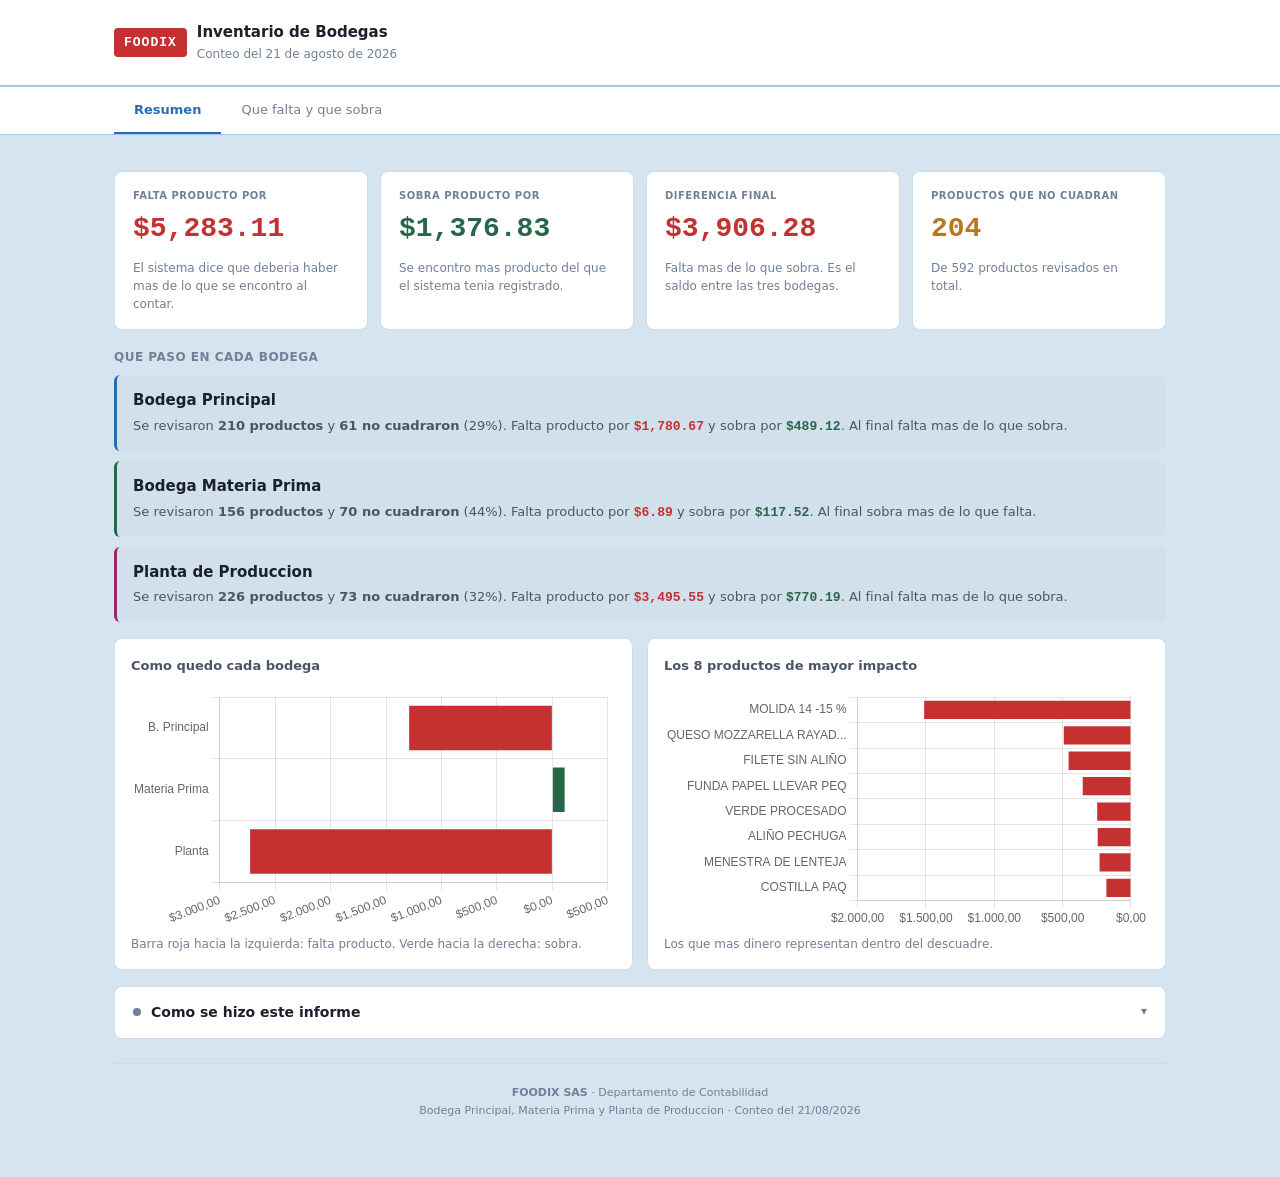
==== commit 78a60610: "Bodegas: informe en lenguaje claro y el cero como faltante real Un producto contado en cero signific" ====
--- a/static/informes/bodegas-21-ago-2026.html
+++ b/static/informes/bodegas-21-ago-2026.html
@@ -3,7 +3,7 @@
 <head>
 <meta charset="UTF-8">
 <meta name="viewport" content="width=device-width, initial-scale=1.0">
-<title>Bodegas Operativas 21 Ago</title>
+<title>Inventario de Bodegas 21 Ago</title>
 <style>
 
 
@@ -125,12 +125,18 @@
 @media print{.nav{position:relative}.tab-content{display:block!important}.note-body,.day-body{display:block!important}.modal-overlay{display:none!important}body{font-size:11px}.header{-webkit-print-color-adjust:exact;print-color-adjust:exact}}
 @media(max-width:600px){.chart-row{grid-template-columns:1fr}.kpi-grid{grid-template-columns:1fr 1fr}.rank-bar{flex-direction:column}.rank-pill{min-width:unset}.header-meta{gap:8px}.sec-filters{flex-direction:column}.modal{max-width:100%;max-height:95vh;border-radius:8px}}
 
-.tot-neg{color:#c53030;font-weight:700;font-family:ui-monospace,'Cascadia Mono','Segoe UI Mono','Roboto Mono',Menlo,Consolas,monospace}
-.tot-pos{color:#276749;font-weight:700;font-family:ui-monospace,'Cascadia Mono','Segoe UI Mono','Roboto Mono',Menlo,Consolas,monospace}
-.abc{display:inline-block;width:18px;text-align:center;border-radius:3px;font-size:10px;
-      font-weight:700;color:#fff}
-.abc-A{background:#c53030}.abc-B{background:#b7791f}.abc-C{background:#718096}
-.abc--{background:#cbd5e0}
+.big{display:grid;grid-template-columns:repeat(auto-fit,minmax(210px,1fr));gap:12px;margin:16px 0}
+.big .kpi{padding:16px 18px}
+.big .kpi-val{font-size:28px}
+.expl{font-size:12px;color:var(--text3);margin-top:6px;line-height:1.5}
+.bod{padding:13px 16px;margin-bottom:10px;background:rgba(0,0,0,.02);
+     border-left:3px solid var(--blue);border-radius:6px}
+.bod-nom{font-size:15px;font-weight:600;margin-bottom:3px}
+.bod-txt{font-size:13px;color:var(--text2);line-height:1.6}
+.tag{display:inline-block;padding:2px 9px;border-radius:10px;font-size:11px;font-weight:700;color:#fff}
+.tag-falta{background:#c53030}.tag-sobra{background:#276749}
+.imp{font-size:11px;padding:1px 8px;border-radius:9px;border:1px solid var(--border2);color:var(--text2)}
+td.dinero{text-align:right;font-family:ui-monospace,'Cascadia Mono','Segoe UI Mono','Roboto Mono',Menlo,Consolas,monospace;font-weight:600;white-space:nowrap}
 
 </style>
 </head>
@@ -139,89 +145,82 @@
 
 <div class="header"><div class="header-inner">
 <div class="logo"><span class="logo-badge">FOODIX</span>
-<div><div class="header-title">Informe de Bodegas Operativas</div>
-<div class="header-sub">Toma fisica del 21 de agosto de 2026</div></div></div>
-<div class="header-meta">
-<div class="meta-item"> <strong>3</strong> bodegas</div>
-<div class="meta-item"> <strong>592</strong> productos cruzados</div>
-<div class="meta-item"> <strong>141</strong> diferencias</div>
-</div></div></div>
+<div><div class="header-title">Inventario de Bodegas</div>
+<div class="header-sub">Conteo del 21 de agosto de 2026</div></div></div>
+</div></div>
 
 <div class="nav"><div class="nav-inner">
 <div class="nav-tab active" onclick="tab('resumen',this)">Resumen</div>
-<div class="nav-tab" onclick="tab('detalle',this)">Detalle de diferencias</div>
-<div class="nav-tab" onclick="tab('nocontados',this)">Productos no contados</div>
+<div class="nav-tab" onclick="tab('detalle',this)">Que falta y que sobra</div>
 </div></div>
 
 <div class="main">
 <div class="tab-content active" id="tab-resumen">
 
-<div class="note"><div class="note-header" onclick="toggleNote(this)">
-<div class="note-dot" style="background:#2b6cb0"></div>
-<div class="note-title">Como leer este informe</div>
-<div class="note-chevron open">▾</div></div>
-<div class="note-body open">
-<p>Este informe contrasta la <strong>toma fisica</strong> de cada bodega contra el saldo que
-registra Contifico a la fecha de corte. No lleva motivos ni observaciones: muestra la diferencia
-tal como resulta del cruce.</p>
-<p>El descuadre se mide en <strong>dolares</strong>, porque las bodegas manejan unidades distintas
-(gramos, unidades, kilos) y solo el valor las hace comparables.</p>
-<p>Los productos que quedaron con <strong>conteo en cero teniendo saldo en el sistema</strong> se
-listan aparte y no entran en el valor del descuadre: un cero normalmente significa que el producto
-no se alcanzo a contar, no que estuviera agotado.</p>
+<div class="big">
+<div class="kpi"><div class="kpi-label">Falta producto por</div>
+<div class="kpi-val neg">$5,283.11</div>
+<div class="expl">El sistema dice que deberia haber mas de lo que se encontro al contar.</div></div>
+
+<div class="kpi"><div class="kpi-label">Sobra producto por</div>
+<div class="kpi-val pos">$1,376.83</div>
+<div class="expl">Se encontro mas producto del que el sistema tenia registrado.</div></div>
+
+<div class="kpi"><div class="kpi-label">Diferencia final</div>
+<div class="kpi-val neg">$3,906.28</div>
+<div class="expl">Falta mas de lo que sobra.
+Es el saldo entre las tres bodegas.</div></div>
+
+<div class="kpi"><div class="kpi-label">Productos que no cuadran</div>
+<div class="kpi-val" style="color:var(--yellow)">204</div>
+<div class="expl">De 592 productos revisados en total.</div></div>
+</div>
+
+<div class="section-title">Que paso en cada bodega</div>
+<div class="bod" style="border-left-color:#2b6cb0"><div class="bod-nom">Bodega Principal</div><div class="bod-txt">Se revisaron <strong>210 productos</strong> y <strong>61 no cuadraron</strong> (29%). Falta producto por <strong class="neg">$1,780.67</strong> y sobra por <strong class="pos">$489.12</strong>. Al final falta mas de lo que sobra.</div></div><div class="bod" style="border-left-color:#276749"><div class="bod-nom">Bodega Materia Prima</div><div class="bod-txt">Se revisaron <strong>156 productos</strong> y <strong>70 no cuadraron</strong> (44%). Falta producto por <strong class="neg">$6.89</strong> y sobra por <strong class="pos">$117.52</strong>. Al final sobra mas de lo que falta.</div></div><div class="bod" style="border-left-color:#97266D"><div class="bod-nom">Planta de Produccion</div><div class="bod-txt">Se revisaron <strong>226 productos</strong> y <strong>73 no cuadraron</strong> (32%). Falta producto por <strong class="neg">$3,495.55</strong> y sobra por <strong class="pos">$770.19</strong>. Al final falta mas de lo que sobra.</div></div>
+
+<div class="chart-row" style="margin-top:16px">
+<div class="chart-card"><h3>Como quedo cada bodega</h3><canvas id="chBod"></canvas>
+<div class="expl">Barra roja hacia la izquierda: falta producto. Verde hacia la derecha: sobra.</div></div>
+<div class="chart-card"><h3>Los 8 productos de mayor impacto</h3><canvas id="chTop"></canvas>
+<div class="expl">Los que mas dinero representan dentro del descuadre.</div></div>
+</div>
+
+<div class="note" style="margin-top:16px"><div class="note-header" onclick="toggleNote(this)">
+<div class="note-dot" style="background:#718096"></div>
+<div class="note-title">Como se hizo este informe</div>
+<div class="note-chevron">▾</div></div>
+<div class="note-body">
+<p>Se compara lo que se conto fisicamente en cada bodega contra lo que el sistema Contifico tenia
+registrado ese dia.</p>
+<p>Las cifras van en <strong>dolares</strong> y no en cantidades. Las bodegas mezclan gramos,
+unidades y kilos, y ademas la unidad que trae el sistema no siempre corresponde, asi que las
+cantidades no se pueden comparar entre si. El valor del producto si.</p>
+<p>Un producto contado en cero significa que no habia stock, de modo que cuenta como faltante
+completo.</p>
+<p>A diferencia del informe de locales, aqui no se registran motivos: es el resultado directo
+del cruce.</p>
 </div></div>
-
-<div class="rank-bar" style="margin-top:16px">
-<div class="rank-pill todos active" onclick="filtrar('TODOS')">Todas</div>
-<div class="rank-pill" onclick="filtrar('bodega_principal')" data-bod="bodega_principal"><div class="pill-info"><div class="pill-name">Bodega Principal</div><div class="pill-stats">55 con diferencia &middot; 210 cruzados</div><div class="pill-stats neg" style="font-size:13px;font-weight:700">-699.07 USD</div></div></div><div class="rank-pill" onclick="filtrar('materia_prima')" data-bod="materia_prima"><div class="pill-info"><div class="pill-name">Bodega Materia Prima</div><div class="pill-stats">65 con diferencia &middot; 156 cruzados</div><div class="pill-stats pos" style="font-size:13px;font-weight:700">103.75 USD</div></div></div><div class="rank-pill" onclick="filtrar('planta')" data-bod="planta"><div class="pill-info"><div class="pill-name">Planta de Produccion</div><div class="pill-stats">21 con diferencia &middot; 226 cruzados</div><div class="pill-stats neg" style="font-size:13px;font-weight:700">-301.04 USD</div></div></div>
-</div>
-
-<div class="kpi-grid">
-<div class="kpi"><div class="kpi-label">Productos cruzados</div><div class="kpi-val">592</div></div>
-<div class="kpi"><div class="kpi-label">Con diferencia</div><div class="kpi-val" style="color:var(--yellow)">141</div>
-<div class="kpi-sub">23% de lo cruzado</div></div>
-<div class="kpi"><div class="kpi-label">Valor del descuadre</div>
-<div class="kpi-val neg">-896.36</div><div class="kpi-sub">USD</div></div>
-<div class="kpi"><div class="kpi-label">Productos no contados</div>
-<div class="kpi-val" style="color:var(--purple)">63</div><div class="kpi-sub">se reportan aparte</div></div>
-</div>
-
-<div class="chart-row">
-<div class="chart-card"><h3> Valor del descuadre por bodega</h3><canvas id="chBod"></canvas></div>
-<div class="chart-card"><h3> Categorias con mayor impacto</h3><canvas id="chCat"></canvas></div>
-</div>
-
-<div class="section-title">Resumen por bodega</div>
-<div class="chart-card"><table><thead><tr><th>Bodega</th><th style="text-align:center">Cruzados</th>
-<th style="text-align:center">Con diferencia</th><th style="text-align:right">Valor USD</th>
-<th style="text-align:center">No contados</th><th style="text-align:center">Corte</th></tr></thead>
-<tbody id="tbResumen"></tbody></table></div>
 </div>
 
 <div class="tab-content" id="tab-detalle">
 <div class="sec-filters">
-<div class="filter-group"><label>Bodega</label><select id="fBod" onchange="pintar()"><option value="TODOS">Todas</option></select></div>
-<div class="filter-group"><label>Clasificacion</label><select id="fAbc" onchange="pintar()"><option value="TODOS">Todas</option><option>A</option><option>B</option><option>C</option></select></div>
-<div class="filter-group"><label>Mostrar</label><select id="fOrd" onchange="pintar()">
-<option value="valor">Mayor impacto en valor</option><option value="cantidad">Mayor diferencia en cantidad</option></select></div>
-</div>
-<div class="chart-card"><table><thead><tr><th>Bodega</th><th>Producto</th><th>Categoria</th>
-<th style="text-align:center">ABC</th><th style="text-align:right">Toma</th><th style="text-align:right">Sistema</th>
-<th style="text-align:right">Diferencia</th><th style="text-align:right">Valor USD</th></tr></thead>
-<tbody id="tbDetalle"></tbody></table></div>
-</div>
-
-<div class="tab-content" id="tab-nocontados">
-<div class="excl-banner">Productos que quedaron registrados con conteo en cero aunque el sistema
-si tenia saldo. No se incluyen en el valor del descuadre porque lo mas probable es que no se
-hayan alcanzado a contar. <strong>Conviene confirmarlos con cada bodega.</strong></div>
-<div class="chart-card" style="margin-top:12px"><table><thead><tr><th>Bodega</th><th>Producto</th>
-<th>Categoria</th><th style="text-align:center">ABC</th><th style="text-align:right">Saldo en sistema</th>
-<th style="text-align:right">Valor USD</th></tr></thead><tbody id="tbNC"></tbody></table></div>
+<div class="filter-group"><label>Bodega</label>
+<select id="fBod" onchange="pintar()"><option value="TODOS">Todas</option></select></div>
+<div class="filter-group"><label>Mostrar</label><select id="fTipo" onchange="pintar()">
+<option value="TODOS">Todo</option><option value="falta">Solo lo que falta</option>
+<option value="sobra">Solo lo que sobra</option></select></div>
+</div>
+<div class="chart-card"><table><thead><tr>
+<th>Producto</th><th>Bodega</th><th style="text-align:center">Situacion</th>
+<th style="text-align:right">Cuanto representa</th><th style="text-align:center">Importancia</th>
+</tr></thead><tbody id="tbDet"></tbody></table></div>
+<div class="expl" style="margin-top:8px"><strong>Importancia</strong>: peso del producto dentro del
+costo del inventario. Los de importancia <em>alta</em> son los que mas conviene vigilar.</div>
 </div>
 
 <div class="footer"><strong>FOODIX SAS</strong> &middot; Departamento de Contabilidad<br>
-Fuente: Cruce operativo (toma fisica contra Contifico) &middot; Toma del 21/08/2026</div>
+Bodega Principal, Materia Prima y Planta de Produccion &middot; Conteo del 21/08/2026</div>
 </div>
 
 
@@ -250,85 +249,55 @@
 </script>
 <script>
 
-const RESUMEN=[{"bodega": "bodega_principal", "nombre": "Bodega Principal", "corto": "B. Principal", "color": "#2b6cb0", "estado": "completado", "cruzados": 210, "con_dif": 55, "no_contados": 6, "valor": -699.07, "valor_nc": -592.48, "corte": "2026-08-21"}, {"bodega": "materia_prima", "nombre": "Bodega Materia Prima", "corto": "Materia Prima", "color": "#276749", "estado": "completado", "cruzados": 156, "con_dif": 65, "no_contados": 5, "valor": 103.75, "valor_nc": 6.88, "corte": "2026-08-21"}, {"bodega": "planta", "nombre": "Planta de Produccion", "corto": "Planta", "color": "#97266D", "estado": "completado", "cruzados": 226, "con_dif": 21, "no_contados": 52, "valor": -301.04, "valor_nc": -2424.32, "corte": "2026-08-24"}];
-const FILAS=[{"bodega": "materia_prima", "bodega_nombre": "Bodega Materia Prima", "codigo": "QA002", "producto": "TRIPOLIFOSFATO DE SODIO", "categoria": "QUIMICOS ALIMENTOS", "unidad": "Unidad", "toma": 2078.0, "sistema": 2077.0, "diferencia": 1.0, "valor": 0.0, "abc": "C"}, {"bodega": "materia_prima", "bodega_nombre": "Bodega Materia Prima", "codigo": "QA003", "producto": "ACIDO CITRICO", "categoria": "QUIMICOS ALIMENTOS", "unidad": "Unidad", "toma": 2900.0, "sistema": 2872.0, "diferencia": 28.0, "valor": 0.07, "abc": "B"}, {"bodega": "materia_prima", "bodega_nombre": "Bodega Materia Prima", "codigo": "QA004", "producto": "SORBATO DE POTASIO", "categoria": "QUIMICOS ALIMENTOS", "unidad": "Unidad", "toma": 6839.0, "sistema": 6838.0, "diferencia": 1.0, "valor": 0.01, "abc": "C"}, {"bodega": "materia_prima", "bodega_nombre": "Bodega Materia Prima", "codigo": "QA011", "producto": "ANTIOXIDANTE DE PAPAS", "categoria": "QUIMICOS ALIMENTOS", "unidad": "Unidad", "toma": 13502.0, "sistema": 13508.0, "diferencia": -6.0, "valor": -0.03, "abc": "B"}, {"bodega": "materia_prima", "bodega_nombre": "Bodega Materia Prima", "codigo": "QA012", "producto": "BENZOATO DE SODIO", "categoria": "QUIMICOS ALIMENTOS", "unidad": "Unidad", "toma": 2246.0, "sistema": 2248.0, "diferencia": -2.0, "valor": -0.01, "abc": "C"}, {"bodega": "materia_prima", "bodega_nombre": "Bodega Materia Prima", "codigo": "QA017", "producto": "PROPIONATO DE CALCIO", "categoria": "QUIMICOS ALIMENTOS", "unidad": "Unidad", "toma": 4007.0, "sistema": 4009.0, "diferencia": -2.0, "valor": -0.01, "abc": "C"}, {"bodega": "materia_prima", "bodega_nombre": "Bodega Materia Prima", "codigo": "QA020", "producto": "MALTODEXTRINA", "categoria": "QUIMICOS ALIMENTOS", "unidad": "Unidad", "toma": 1370.0, "sistema": 1394.0, "diferencia": -24.0, "valor": -0.04, "abc": "B"}, {"bodega": "materia_prima", "bodega_nombre": "Bodega Materia Prima", "codigo": "QA023", "producto": "ABLANDADOR DE CARNE", "categoria": "QUIMICOS ALIMENTOS", "unidad": "Unidad", "toma": 6110.0, "sistema": 6121.0, "diferencia": -11.0, "valor": -0.03, "abc": "B"}, {"bodega": "materia_prima", "bodega_nombre": "Bodega Materia Prima", "codigo": "COND003", "producto": "SAL", "categoria": "CONDIMENTOS Y POLVOS", "unidad": "Unidad", "toma": 37497.0, "sistema": 36877.0, "diferencia": 620.0, "valor": 0.29, "abc": "C"}, {"bodega": "materia_prima", "bodega_nombre": "Bodega Materia Prima", "codigo": "COND004", "producto": "AJO EN POLVO", "categoria": "CONDIMENTOS Y POLVOS", "unidad": "Unidad", "toma": 1410.0, "sistema": 1416.0, "diferencia": -6.0, "valor": -0.04, "abc": "C"}, {"bodega": "materia_prima", "bodega_nombre": "Bodega Materia Prima", "codigo": "COND006", "producto": "COMINO MOLIDO", "categoria": "CONDIMENTOS Y POLVOS", "unidad": "Unidad", "toma": 8646.0, "sistema": 8647.0, "diferencia": -1.0, "valor": -0.0, "abc": "C"}, {"bodega": "materia_prima", "bodega_nombre": "Bodega Materia Prima", "codigo": "COND008", "producto": "TOMILLO", "categoria": "CONDIMENTOS Y POLVOS", "unidad": "Unidad", "toma": 2553.0, "sistema": 2561.0, "diferencia": -8.0, "valor": -0.1, "abc": "C"}, {"bodega": "materia_prima", "bodega_nombre": "Bodega Materia Prima", "codigo": "COND009", "producto": "OREGANO", "categoria": "CONDIMENTOS Y POLVOS", "unidad": "Unidad", "toma": 11952.0, "sistema": 11955.0, "diferencia": -3.0, "valor": -0.03, "abc": "C"}, {"bodega": "materia_prima", "bodega_nombre": "Bodega Materia Prima", "codigo": "COND010", "producto": "PIMIENTA NEGRA MOLIDA", "categoria": "CONDIMENTOS Y POLVOS", "unidad": "Unidad", "toma": 9264.0, "sistema": 9266.0, "diferencia": -2.0, "valor": -0.01, "abc": "C"}, {"bodega": "materia_prima", "bodega_nombre": "Bodega Materia Prima", "codigo": "COND011", "producto": "AJONJOLI", "categoria": "CONDIMENTOS Y POLVOS", "unidad": "Unidad", "toma": 2500.0, "sistema": 2492.0, "diferencia": 8.0, "valor": 0.04, "abc": "B"}, {"bodega": "materia_prima", "bodega_nombre": "Bodega Materia Prima", "codigo": "COND012", "producto": "CRIOLLITA", "categoria": "CONDIMENTOS Y POLVOS", "unidad": "Unidad", "toma": 11236.0, "sistema": 11372.0, "diferencia": -136.0, "valor": -1.38, "abc": "B"}, {"bodega": "materia_prima", "bodega_nombre": "Bodega Materia Prima", "codigo": "COND013", "producto": "PAPRIKA", "categoria": "CONDIMENTOS Y POLVOS", "unidad": "Unidad", "toma": 1911.0, "sistema": 1910.0, "diferencia": 1.0, "valor": 0.01, "abc": "C"}, {"bodega": "materia_prima", "bodega_nombre": "Bodega Materia Prima", "codigo": "COND014", "producto": "AZUCAR (QQ 50KG)", "categoria": "CONDIMENTOS Y POLVOS", "unidad": "Unidad", "toma": 96213.0, "sistema": 96235.0, "diferencia": -22.0, "valor": -0.02, "abc": "B"}, {"bodega": "materia_prima", "bodega_nombre": "Bodega Materia Prima", "codigo": "COND015", "producto": "HUMO", "categoria": "CONDIMENTOS Y POLVOS", "unidad": "Unidad", "toma": 4092.0, "sistema": 4094.0, "diferencia": -2.0, "valor": -0.02, "abc": "C"}, {"bodega": "materia_prima", "bodega_nombre": "Bodega Materia Prima", "codigo": "COND016", "producto": "MIEL", "categoria": "CONDIMENTOS Y POLVOS", "unidad": "Unidad", "toma": 49935.0, "sistema": 49938.0, "diferencia": -3.0, "valor": -0.01, "abc": "B"}, {"bodega": "materia_prima", "bodega_nombre": "Bodega Materia Prima", "codigo": "COND020", "producto": "APANADO PREMIUM", "categoria": "CONDIMENTOS Y POLVOS", "unidad": "Unidad", "toma": 22386.0, "sistema": 22362.0, "diferencia": 24.0, "valor": 0.15, "abc": "B"}, {"bodega": "materia_prima", "bodega_nombre": "Bodega Materia Prima", "codigo": "COND021", "producto": "APANADO BROSTER", "categoria": "CONDIMENTOS Y POLVOS", "unidad": "Unidad", "toma": 8869.0, "sistema": 8867.0, "diferencia": 2.0, "valor": 0.01, "abc": "B"}, {"bodega": "materia_prima", "bodega_nombre": "Bodega Materia Prima", "codigo": "COND023", "producto": "PANKO", "categoria": "CONDIMENTOS Y POLVOS", "unidad": "Unidad", "toma": 6495.0, "sistema": 6494.0, "diferencia": 1.0, "valor": 0.0, "abc": "B"}, {"bodega": "materia_prima", "bodega_nombre": "Bodega Materia Prima", "codigo": "COND025", "producto": "HARINA", "categoria": "CONDIMENTOS Y POLVOS", "unidad": "Unidad", "toma": 5600.0, "sistema": 5584.0, "diferencia": 16.0, "valor": 0.02, "abc": "B"}, {"bodega": "materia_prima", "bodega_nombre": "Bodega Materia Prima", "codigo": "COND027", "producto": "CEBOLLA EN POLVO", "categoria": "CONDIMENTOS Y POLVOS", "unidad": "Unidad", "toma": 2289.0, "sistema": 2285.0, "diferencia": 4.0, "valor": 0.06, "abc": "C"}, {"bodega": "materia_prima", "bodega_nombre": "Bodega Materia Prima", "codigo": "COND039", "producto": "AJINOMOTO", "categoria": "CONDIMENTOS Y POLVOS", "unidad": "Unidad", "toma": 420.0, "sistema": 422.0, "diferencia": -2.0, "valor": -0.0, "abc": "C"}, {"bodega": "materia_prima", "bodega_nombre": "Bodega Materia Prima", "codigo": "COND041", "producto": "PASTA DE ACHIOTE", "categoria": "CONDIMENTOS Y POLVOS", "unidad": "Unidad", "toma": 10659.0, "sistema": 10409.0, "diferencia": 250.0, "valor": 1.5, "abc": "B"}, {"bodega": "materia_prima", "bodega_nombre": "Bodega Materia Prima", "codigo": "AM004", "producto": "ACHIOTE", "categoria": "ACEITES Y MANTECAS", "unidad": "Unidad", "toma": 11426.0, "sistema": 11389.0, "diferencia": 37.0, "valor": 0.13, "abc": "C"}, {"bodega": "materia_prima", "bodega_nombre": "Bodega Materia Prima", "codigo": "SALF002", "producto": "KETCHUP", "categoria": "SALSAS DE FÁBRICA", "unidad": "Unidad", "toma": 40921.0, "sistema": 40984.0, "diferencia": -63.0, "valor": -0.08, "abc": "B"}, {"bodega": "materia_prima", "bodega_nombre": "Bodega Materia Prima", "codigo": "SALF003", "producto": "MAYONESA", "categoria": "SALSAS DE FÁBRICA", "unidad": "Unidad", "toma": 95789.0, "sistema": 95791.0, "diferencia": -2.0, "valor": -0.0, "abc": "B"}, {"bodega": "materia_prima", "bodega_nombre": "Bodega Materia Prima", "codigo": "SALF004", "producto": "MOSTAZA", "categoria": "SALSAS DE FÁBRICA", "unidad": "Unidad", "toma": 23472.0, "sistema": 23294.0, "diferencia": 178.0, "valor": 0.5, "abc": "B"}, {"bodega": "materia_prima", "bodega_nombre": "Bodega Materia Prima", "codigo": "SALF005", "producto": "SALSA CHINA", "categoria": "SALSAS DE FÁBRICA", "unidad": "Unidad", "toma": 4619.0, "sistema": 4431.0, "diferencia": 188.0, "valor": 0.4, "abc": "C"}, {"bodega": "materia_prima", "bodega_nombre": "Bodega Materia Prima", "codigo": "SALF006", "producto": "SALSA DE TOMATE", "categoria": "SALSAS DE FÁBRICA", "unidad": "Unidad", "toma": 69125.0, "sistema": 69147.0, "diferencia": -22.0, "valor": -0.02, "abc": "C"}, {"bodega": "materia_prima", "bodega_nombre": "Bodega Materia Prima", "codigo": "SALF007", "producto": "VINAGRE", "categoria": "SALSAS DE FÁBRICA", "unidad": "Unidad", "toma": 39350.0, "sistema": 39316.0, "diferencia": 34.0, "valor": 0.03, "abc": "C"}, {"bodega": "materia_prima", "bodega_nombre": "Bodega Materia Prima", "codigo": "SALF016", "producto": "SALSA TERIYAKI", "categoria": "SALSAS DE FÁBRICA", "unidad": "Unidad", "toma": 2409.0, "sistema": 2410.0, "diferencia": -1.0, "valor": -0.0, "abc": "B"}, {"bodega": "materia_prima", "bodega_nombre": "Bodega Materia Prima", "codigo": "SALF017", "producto": "SALSA INGLESA GALON", "categoria": "SALSAS DE FÁBRICA", "unidad": "Unidad", "toma": 19551.0, "sistema": 19598.0, "diferencia": -47.0, "valor": -0.12, "abc": "C"}, {"bodega": "materia_prima", "bodega_nombre": "Bodega Materia Prima", "codigo": "SALF018", "producto": "ZUMO DE LIMÓN INDUSTRIAL", "categoria": "SALSAS DE FÁBRICA", "unidad": "Unidad", "toma": 59609.61, "sistema": 52393.83, "diferencia": 7215.78, "valor": 19.68, "abc": "B"}, {"bodega": "materia_prima", "bodega_nombre": "Bodega Materia Prima", "codigo": "SALF019", "producto": "BBQ FABRICA", "categoria": "SALSAS DE FÁBRICA", "unidad": "Unidad", "toma": 102147.0, "sistema": 102148.0, "diferencia": -1.0, "valor": -0.0, "abc": "C"}, {"bodega": "materia_prima", "bodega_nombre": "Bodega Materia Prima", "codigo": "DEM002", "producto": "FUNDA VACIO 12 X 17 (CHILLI)", "categoria": "EMPAQUES PRODUCCION", "unidad": "Unidad", "toma": 6.0, "sistema": -243.0, "diferencia": 249.0, "valor": 7.47, "abc": "B"}, {"bodega": "materia_prima", "bodega_nombre": "Bodega Materia Prima", "codigo": "DEM004", "producto": "FUNDA VACIO 30 x 20 (PAN PORTOBELLO - PIÑAS)", "categoria": "EMPAQUES PRODUCCION", "unidad": "Unidad", "toma": 1500.0, "sistema": 1250.0, "diferencia": 250.0, "valor": 17.07, "abc": "B"}, {"bodega": "materia_prima", "bodega_nombre": "Bodega Materia Prima", "codigo": "DEM007", "producto": "FUNDA GAVETA", "categoria": "EMPAQUES PRODUCCION", "unidad": "Unidad", "toma": 3300.0, "sistema": 3200.0, "diferencia": 100.0, "valor": 19.55, "abc": "B"}, {"bodega": "materia_prima", "bodega_nombre": "Bodega Materia Prima", "codigo": "DEM015", "producto": "LAMINA BLANCA 16 X 16", "categoria": "EMPAQUES PRODUCCION", "unidad": "Unidad", "toma": 3500.0, "sistema": -2872.5, "diferencia": 6372.5, "valor": 39.25, "abc": "B"}, {"bodega": "materia_prima", "bodega_nombre": "Bodega Materia Prima", "codigo": "DOSP002", "producto": "DOSIFICACIÓN SALSA VERDE POLVO", "categoria": "DOSIFICACIONES POLVO", "unidad": "Unidad", "toma": 7268.0, "sistema": 7277.0, "diferencia": -9.0, "valor": -0.01, "abc": "C"}, {"bodega": "materia_prima", "bodega_nombre": "Bodega Materia Prima", "codigo": "DOSP003", "producto": "DOSIFICACIÓN SALSA BBQ POLVO", "categoria": "DOSIFICACIONES POLVO", "unidad": "Unidad", "toma": 5212.0, "sistema": 5244.0, "diferencia": -32.0, "valor": -0.09, "abc": "B"}, {"bodega": "materia_prima", "bodega_nombre": "Bodega Materia Prima", "codigo": "DOSP005", "producto": "DOSIFICACIÓN ALIÑO ALAS POLVO", "categoria": "DOSIFICACIONES POLVO", "unidad": "Unidad", "toma": 9158.0, "sistema": 9155.0, "diferencia": 3.0, "valor": 0.01, "abc": "B"}, {"bodega": "materia_prima", "bodega_nombre": "Bodega Materia Prima", "codigo": "DOSP006", "producto": "DOSIFICACIÓN ALIÑO BURGER POLVO", "categoria": "DOSIFICACIONES POLVO", "unidad": "Unidad", "toma": 4392.0, "sistema": 4395.0, "diferencia": -3.0, "valor": -0.02, "abc": "B"}, {"bodega": "materia_prima", "bodega_nombre": "Bodega Materia Prima", "codigo": "DOSP018", "producto": "DOSIFICACIÓN ESTOFADO DE CARNE", "categoria": "DOSIFICACIONES POLVO", "unidad": "Unidad", "toma": 2367.0, "sistema": 2366.0, "diferencia": 1.0, "valor": 0.0, "abc": "B"}, {"bodega": "materia_prima", "bodega_nombre": "Bodega Materia Prima", "codigo": "DOSP020", "producto": "DOSIFICACIÓN POLVO MOROCHOCLO", "categoria": "DOSIFICACIONES POLVO", "unidad": "Unidad", "toma": 4471.0, "sistema": 4468.0, "diferencia": 3.0, "valor": 0.01, "abc": "C"}, {"bodega": "materia_prima", "bodega_nombre": "Bodega Materia Prima", "codigo": "DOSP021", "producto": "DOSIFICACIÓN ALIÑO CARNES", "categoria": "DOSIFICACIONES POLVO", "unidad": "Unidad", "toma": 12285.0, "sistema": 12281.0, "diferencia": 4.0, "valor": 0.01, "abc": "B"}, {"bodega": "materia_prima", "bodega_nombre": "Bodega Materia Prima", "codigo": "DOSP024", "producto": "DOSIFICACIÓN POLVO MENESTRAS", "categoria": "DOSIFICACIONES POLVO", "unidad": "Unidad", "toma": 7795.0, "sistema": 7792.0, "diferencia": 3.0, "valor": 0.01, "abc": "B"}, {"bodega": "materia_prima", "bodega_nombre": "Bodega Materia Prima", "codigo": "GRC002", "producto": "LENTEJA", "categoria": "GRANOS Y CEREALES", "unidad": "Unidad", "toma": 67550.0, "sistema": 67700.0, "diferencia": -150.0, "valor": -0.37, "abc": "B"}, {"bodega": "materia_prima", "bodega_nombre": "Bodega Materia Prima", "codigo": "GRC003", "producto": "FREJOL", "categoria": "GRANOS Y CEREALES", "unidad": "Unidad", "toma": 78950.0, "sistema": 79300.0, "diferencia": -350.0, "valor": -0.93, "abc": "B"}, {"bodega": "materia_prima", "bodega_nombre": "Bodega Materia Prima", "codigo": "MPC003", "producto": "MOLIDA 14 -15 %", "categoria": "CÁRNICOS MATERIA PRIMA", "unidad": "Unidad", "toma": 361864.0, "sistema": 361825.0, "diferencia": 39.0, "valor": 0.17, "abc": "A"}, {"bodega": "materia_prima", "bodega_nombre": "Bodega Materia Prima", "codigo": "MPC005", "producto": "GRASA DE CERDO", "categoria": "CÁRNICOS MATERIA PRIMA", "unidad": "Unidad", "toma": 138320.0, "sistema": 138120.0, "diferencia": 200.0, "valor": 0.57, "abc": "A"}, {"bodega": "materia_prima", "bodega_nombre": "Bodega Materia Prima", "codigo": "VER001", "producto": "AJI SECO", "categoria": "VERDURAS", "unidad": "Unidad", "toma": 1546.0, "sistema": 1544.0, "diferencia": 2.0, "valor": 0.04, "abc": "B"}, {"bodega": "materia_prima", "bodega_nombre": "Bodega Materia Prima", "codigo": "VER002", "producto": "AJO", "categoria": "VERDURAS", "unidad": "Unidad", "toma": 16950.0, "sistema": 15792.0, "diferencia": 1158.0, "valor": 3.47, "abc": "B"}, {"bodega": "materia_prima", "bodega_nombre": "Bodega Materia Prima", "codigo": "VER006", "producto": "CULANTRO", "categoria": "VERDURAS", "unidad": "Unidad", "toma": 4150.0, "sistema": 4160.0, "diferencia": -10.0, "valor": -0.01, "abc": "B"}, {"bodega": "materia_prima", "bodega_nombre": "Bodega Materia Prima", "codigo": "VER007", "producto": "JENGIBRE", "categoria": "VERDURAS", "unidad": "Unidad", "toma": 1414.0, "sistema": 1422.0, "diferencia": -8.0, "valor": -0.02, "abc": "B"}, {"bodega": "materia_prima", "bodega_nombre": "Bodega Materia Prima", "codigo": "VER024", "producto": "MADURO MP", "categoria": "VERDURAS", "unidad": "Unidad", "toma": 197850.0, "sistema": 198150.0, "diferencia": -300.0, "valor": -0.17, "abc": "B"}, {"bodega": "materia_prima", "bodega_nombre": "Bodega Materia Prima", "codigo": "VER029", "producto": "AJI CRIOLLO", "categoria": "VERDURAS", "unidad": "Unidad", "toma": 2165.0, "sistema": 2161.0, "diferencia": 4.0, "valor": 0.02, "abc": "B"}, {"bodega": "materia_prima", "bodega_nombre": "Bodega Materia Prima", "codigo": "VER032", "producto": "PEREJIL", "categoria": "VERDURAS", "unidad": "Unidad", "toma": 2350.0, "sistema": 2400.0, "diferencia": -50.0, "valor": -0.05, "abc": "B"}, {"bodega": "materia_prima", "bodega_nombre": "Bodega Materia Prima", "codigo": "VER041", "producto": "CILANTRO HOJUELA", "categoria": "VERDURAS", "unidad": "Unidad", "toma": 2819.0, "sistema": 2816.0, "diferencia": 3.0, "valor": 0.03, "abc": "B"}, {"bodega": "materia_prima", "bodega_nombre": "Bodega Materia Prima", "codigo": "LAC002", "producto": "QUESO CHEDDAR", "categoria": "OVO-LACTEOS", "unidad": "Unidad", "toma": 3278.0, "sistema": 0.0, "diferencia": 3278.0, "valor": 0.0, "abc": "B"}, {"bodega": "materia_prima", "bodega_nombre": "Bodega Materia Prima", "codigo": "LAC012", "producto": "QUESO CREMA TONI", "categoria": "OVO-LACTEOS", "unidad": "Unidad", "toma": 226.0, "sistema": 224.0, "diferencia": 2.0, "valor": 0.01, "abc": "B"}, {"bodega": "materia_prima", "bodega_nombre": "Bodega Materia Prima", "codigo": "LAC010", "producto": "CREMA DE LECHE", "categoria": "OVO-LACTEOS", "unidad": "Unidad", "toma": 73549.0, "sistema": 74480.0, "diferencia": -931.0, "valor": -3.22, "abc": "A"}, {"bodega": "bodega_principal", "bodega_nombre": "Bodega Principal", "codigo": "AM008", "producto": "MANTEQUILLA NATURAL", "categoria": "ACEITES Y MANTECAS", "unidad": "Unidad", "toma": 2400.0, "sistema": -7200.0, "diferencia": 9600.0, "valor": 63.0, "abc": "C"}, {"bodega": "bodega_principal", "bodega_nombre": "Bodega Principal", "codigo": "COND018", "producto": "TAJIN", "categoria": "CONDIMENTOS Y POLVOS", "unidad": "Unidad", "toma": 1500.0, "sistema": 1250.0, "diferencia": 250.0, "valor": 4.75, "abc": "C"}, {"bodega": "bodega_principal", "bodega_nombre": "Bodega Principal", "codigo": "CONGP010", "producto": "VERDE PROCESADO", "categoria": "CONGELADOS PROCESADOS EN BODEGA", "unidad": "Unidad", "toma": 103.07, "sistema": 103.07, "diferencia": 0.0, "valor": 0.0, "abc": "A"}, {"bodega": "bodega_principal", "bodega_nombre": "Bodega Principal", "codigo": "CONGP011", "producto": "YUCA PROCESADA", "categoria": "CONGELADOS PROCESADOS EN BODEGA", "unidad": "Unidad", "toma": 58700.0, "sistema": 50700.0, "diferencia": 8000.0, "valor": 8.42, "abc": "B"}, {"bodega": "bodega_principal", "bodega_nombre": "Bodega Principal", "codigo": "CONPP001", "producto": "SAL ESPECIAL PAPAS", "categoria": "CONDIMENTOS PROCESADOS", "unidad": "Unidad", "toma": 13963.0, "sistema": 15463.0, "diferencia": -1500.0, "valor": -1.9, "abc": "B"}, {"bodega": "bodega_principal", "bodega_nombre": "Bodega Principal", "codigo": "CONPP005", "producto": "SAL AHUMADA", "categoria": "CONDIMENTOS PROCESADOS", "unidad": "Unidad", "toma": 4870.0, "sistema": 5000.0, "diferencia": -130.0, "valor": -0.49, "abc": "B"}, {"bodega": "bodega_principal", "bodega_nombre": "Bodega Principal", "codigo": "CP012", "producto": "CHULETA PAQ", "categoria": "CÁRNICOS PROCESADOS EN BODEGA", "unidad": "Unidad", "toma": 290.0, "sistema": 226.0, "diferencia": 64.0, "valor": 49.03, "abc": "A"}, {"bodega": "bodega_principal", "bodega_nombre": "Bodega Principal", "codigo": "CP017", "producto": "FILETE DE CARNE", "categoria": "CÁRNICOS PROCESADOS EN BODEGA", "unidad": "Unidad", "toma": 1574.0, "sistema": 1554.0, "diferencia": 20.0, "valor": 17.66, "abc": "A"}, {"bodega": "bodega_principal", "bodega_nombre": "Bodega Principal", "codigo": "CP018", "producto": "COSTILLA PAQ", "categoria": "CÁRNICOS PROCESADOS EN BODEGA", "unidad": "Unidad", "toma": 75.0, "sistema": 84.0, "diferencia": -9.0, "valor": -50.63, "abc": "A"}, {"bodega": "bodega_principal", "bodega_nombre": "Bodega Principal", "codigo": "DEAL005", "producto": "TAPAS SALSERO NEGRO 2 ONZ", "categoria": "DESCARTABLES DE ALIMENTACION", "unidad": "Unidad", "toma": 5500.0, "sistema": 5600.0, "diferencia": -100.0, "valor": -1.28, "abc": "C"}, {"bodega": "bodega_principal", "bodega_nombre": "Bodega Principal", "codigo": "DEAL006", "producto": "SERVILLETAS", "categoria": "DESCARTABLES DE ALIMENTACION", "unidad": "Unidad", "toma": 288.0, "sistema": 323.0, "diferencia": -35.0, "valor": -20.13, "abc": "C"}, {"bodega": "bodega_principal", "bodega_nombre": "Bodega Principal", "codigo": "DEAL008", "producto": "TENEDORES NEGROS", "categoria": "DESCARTABLES DE ALIMENTACION", "unidad": "Unidad", "toma": 2100.0, "sistema": 2200.0, "diferencia": -100.0, "valor": -1.43, "abc": "C"}, {"bodega": "bodega_principal", "bodega_nombre": "Bodega Principal", "codigo": "DEAL009", "producto": "CUCHARAS NEGRAS", "categoria": "DESCARTABLES DE ALIMENTACION", "unidad": "Unidad", "toma": 2400.0, "sistema": 2450.0, "diferencia": -50.0, "valor": -0.81, "abc": "C"}, {"bodega": "bodega_principal", "bodega_nombre": "Bodega Principal", "codigo": "DEAL012", "producto": "BOTELLA Y TAPA BEBIDAS", "categoria": "DESCARTABLES DE ALIMENTACION", "unidad": "Unidad", "toma": 1472.0, "sistema": 2206.0, "diferencia": -734.0, "valor": -49.95, "abc": "B"}, {"bodega": "bodega_principal", "bodega_nombre": "Bodega Principal", "codigo": "DEAL017", "producto": "FUNDA BLANCA LLEVAR GRANDE", "categoria": "DESCARTABLES DE ALIMENTACION", "unidad": "Unidad", "toma": 7.0, "sistema": 8.0, "diferencia": -1.0, "valor": -2.72, "abc": "C"}, {"bodega": "bodega_principal", "bodega_nombre": "Bodega Principal", "codigo": "DEAL019", "producto": "FUNDA PAPEL LLEVAR GRANDE", "categoria": "DESCARTABLES DE ALIMENTACION", "unidad": "Unidad", "toma": 5125.0, "sistema": 5461.0, "diferencia": -336.0, "valor": -62.48, "abc": "B"}, {"bodega": "bodega_principal", "bodega_nombre": "Bodega Principal", "codigo": "DEAL020", "producto": "FUNDA PAPEL LLEVAR PEQ", "categoria": "DESCARTABLES DE ALIMENTACION", "unidad": "Unidad", "toma": 3250.0, "sistema": 5818.0, "diferencia": -2568.0, "valor": -353.07, "abc": "B"}, {"bodega": "bodega_principal", "bodega_nombre": "Bodega Principal", "codigo": "DEAL022", "producto": "PAPEL BANDEJA", "categoria": "DESCARTABLES DE ALIMENTACION", "unidad": "Unidad", "toma": 4000.0, "sistema": 2999.0, "diferencia": 1001.0, "valor": 25.23, "abc": "B"}, {"bodega": "bodega_principal", "bodega_nombre": "Bodega Principal", "codigo": "DEAL034", "producto": "TAPA VASOS MILKSHAKE 21 ONZ", "categoria": "DESCARTABLES DE ALIMENTACION", "unidad": "Unidad", "toma": 400.0, "sistema": 200.0, "diferencia": 200.0, "valor": 12.0, "abc": "C"}, {"bodega": "bodega_principal", "bodega_nombre": "Bodega Principal", "codigo": "DEAL035", "producto": "TAPA TARRINA NEGRA ENSALADA", "categoria": "DESCARTABLES DE ALIMENTACION", "unidad": "Unidad", "toma": 400.0, "sistema": 350.0, "diferencia": 50.0, "valor": 8.8, "abc": "C"}, {"bodega": "bodega_principal", "bodega_nombre": "Bodega Principal", "codigo": "DEAL043", "producto": "CUCHILLOS NEGROS", "categoria": "DESCARTABLES DE ALIMENTACION", "unidad": "Unidad", "toma": 1750.0, "sistema": 1848.0, "diferencia": -98.0, "valor": -1.4, "abc": "C"}, {"bodega": "bodega_principal", "bodega_nombre": "Bodega Principal", "codigo": "DEAL060", "producto": "VASO LISO 12 ONZ", "categoria": "DESCARTABLES DE ALIMENTACION", "unidad": "Unidad", "toma": 2550.0, "sistema": 2450.0, "diferencia": 100.0, "valor": 6.6, "abc": "B"}, {"bodega": "bodega_principal", "bodega_nombre": "Bodega Principal", "codigo": "DEAL067", "producto": "SALSERO CON TAPA 1/2 ONZ", "categoria": "DESCARTABLES DE ALIMENTACION", "unidad": "Unidad", "toma": 7400.0, "sistema": 12400.0, "diferencia": -5000.0, "valor": -63.87, "abc": "C"}, {"bodega": "bodega_principal", "bodega_nombre": "Bodega Principal", "codigo": "DEAL070", "producto": "RECIPIENTE PICADAS", "categoria": "DESCARTABLES DE ALIMENTACION", "unidad": "Unidad", "toma": 150.0, "sistema": 300.0, "diferencia": -150.0, "valor": -26.4, "abc": "C"}, {"bodega": "bodega_principal", "bodega_nombre": "Bodega Principal", "codigo": "DESL002", "producto": "GUANTES NITRILO M", "categoria": "DESCARTABLES DE LIMPIEZA", "unidad": "Unidad", "toma": 11.0, "sistema": 16.0, "diferencia": -5.0, "valor": -21.8, "abc": "C"}, {"bodega": "bodega_principal", "bodega_nombre": "Bodega Principal", "codigo": "DESL006", "producto": "COFIAS TIPO ORUGA", "categoria": "DESCARTABLES DE LIMPIEZA", "unidad": "Unidad", "toma": 600.0, "sistema": 500.0, "diferencia": 100.0, "valor": 4.8, "abc": "C"}, {"bodega": "bodega_principal", "bodega_nombre": "Bodega Principal", "codigo": "DESL008", "producto": "FUNDA BASURA GRANDE 46X34", "categoria": "DESCARTABLES DE LIMPIEZA", "unidad": "Unidad", "toma": 350.0, "sistema": 410.0, "diferencia": -60.0, "valor": -10.09, "abc": "C"}, {"bodega": "bodega_principal", "bodega_nombre": "Bodega Principal", "codigo": "DESL009", "producto": "FUNDA BASURA MEDIANA 35X30", "categoria": "DESCARTABLES DE LIMPIEZA", "unidad": "Unidad", "toma": 390.0, "sistema": 155.0, "diferencia": 235.0, "valor": 53.34, "abc": "C"}, {"bodega": "bodega_principal", "bodega_nombre": "Bodega Principal", "codigo": "DESL010", "producto": "FUNDA BASURA PEQUEÑA", "categoria": "DESCARTABLES DE LIMPIEZA", "unidad": "Unidad", "toma": 60.0, "sistema": 80.0, "diferencia": -20.0, "valor": -0.84, "abc": "C"}, {"bodega": "bodega_principal", "bodega_nombre": "Bodega Principal", "codigo": "DESL014", "producto": "MASCARILLA QUIRURGICA", "categoria": "DESCARTABLES DE LIMPIEZA", "unidad": "Unidad", "toma": 4.0, "sistema": -94.0, "diferencia": 98.0, "valor": 5.32, "abc": "C"}, {"bodega": "bodega_principal", "bodega_nombre": "Bodega Principal", "codigo": "DOMP003", "producto": "GALLETA DE PERRO PAQ", "categoria": "MENÚ PERRO MP", "unidad": "Unidad", "toma": 63.0, "sistema": 6.0, "diferencia": 57.0, "valor": 0.0, "abc": "B"}, {"bodega": "bodega_principal", "bodega_nombre": "Bodega Principal", "codigo": "DUL029", "producto": "HUEVO KINDER", "categoria": "DULCE", "unidad": "Unidad", "toma": 78.0, "sistema": 81.0, "diferencia": -3.0, "valor": -3.25, "abc": "B"}, {"bodega": "bodega_principal", "bodega_nombre": "Bodega Principal", "codigo": "FRU012", "producto": "FRUTILLA PORCIONADA PAQ", "categoria": "FRUTAS", "unidad": "Unidad", "toma": 157.0, "sistema": 139.0, "diferencia": 18.0, "valor": 5.61, "abc": "B"}, {"bodega": "bodega_principal", "bodega_nombre": "Bodega Principal", "codigo": "HERR001", "producto": "CEPILLOS PARRILLA", "categoria": "HERRAMIENTAS DE LIMPIEZA", "unidad": "Unidad", "toma": 4.0, "sistema": 5.0, "diferencia": -1.0, "valor": -1.37, "abc": "C"}, {"bodega": "bodega_principal", "bodega_nombre": "Bodega Principal", "codigo": "HERR002", "producto": "ESPONJA ALAMBRE", "categoria": "HERRAMIENTAS DE LIMPIEZA", "unidad": "Unidad", "toma": 22.0, "sistema": 25.0, "diferencia": -3.0, "valor": -1.36, "abc": "C"}, {"bodega": "bodega_principal", "bodega_nombre": "Bodega Principal", "codigo": "HERR003", "producto": "ESPONJA PLATOS", "categoria": "HERRAMIENTAS DE LIMPIEZA", "unidad": "Unidad", "toma": 15.0, "sistema": 18.0, "diferencia": -3.0, "valor": -1.61, "abc": "C"}, {"bodega": "bodega_principal", "bodega_nombre": "Bodega Principal", "codigo": "HERR004", "producto": "TRAPOS MULTIUSOS", "categoria": "HERRAMIENTAS DE LIMPIEZA", "unidad": "Unidad", "toma": 35.0, "sistema": 44.0, "diferencia": -9.0, "valor": -9.72, "abc": "C"}, {"bodega": "bodega_principal", "bodega_nombre": "Bodega Principal", "codigo": "HERR005", "producto": "TRAPO FIELTRO COPAS", "categoria": "HERRAMIENTAS DE LIMPIEZA", "unidad": "Unidad", "toma": 6.0, "sistema": 210.0, "diferencia": -204.0, "valor": -87.99, "abc": "C"}, {"bodega": "bodega_principal", "bodega_nombre": "Bodega Principal", "codigo": "LAC005", "producto": "QUESO AMERICANO", "categoria": "OVO-LACTEOS", "unidad": "Unidad", "toma": 5200.0, "sistema": 6465.0, "diferencia": -1265.0, "valor": -147.23, "abc": "A"}, {"bodega": "bodega_principal", "bodega_nombre": "Bodega Principal", "codigo": "PASN002", "producto": "MANÍ SALADO", "categoria": "PANADERIA Y SNACK", "unidad": "Unidad", "toma": 7950.0, "sistema": 8000.0, "diferencia": -50.0, "valor": -0.26, "abc": "C"}, {"bodega": "bodega_principal", "bodega_nombre": "Bodega Principal", "codigo": "QL001", "producto": "CLORO", "categoria": "QUIMICOS DE LIMPIEZA", "unidad": "Unidad", "toma": 1.0, "sistema": 2.0, "diferencia": -1.0, "valor": -3.4, "abc": "C"}, {"bodega": "bodega_principal", "bodega_nombre": "Bodega Principal", "codigo": "QL016", "producto": "LAVAVAJILLA CONCENTRADO GALÓN", "categoria": "QUIMICOS DE LIMPIEZA", "unidad": "Unidad", "toma": 46.0, "sistema": 51.0, "diferencia": -5.0, "valor": -38.16, "abc": "B"}, {"bodega": "bodega_principal", "bodega_nombre": "Bodega Principal", "codigo": "QL018", "producto": "ISO GRILL GALON", "categoria": "QUIMICOS DE LIMPIEZA", "unidad": "Unidad", "toma": 33.0, "sistema": 34.0, "diferencia": -1.0, "valor": -6.9, "abc": "C"}, {"bodega": "bodega_principal", "bodega_nombre": "Bodega Principal", "codigo": "QL021", "producto": "TORNADO", "categoria": "QUIMICOS DE LIMPIEZA", "unidad": "Unidad", "toma": 1.0, "sistema": 2.0, "diferencia": -1.0, "valor": -9.5, "abc": "C"}, {"bodega": "bodega_principal", "bodega_nombre": "Bodega Principal", "codigo": "SALF013", "producto": "SALSA DE QUESO", "categoria": "SALSAS DE FÁBRICA", "unidad": "Unidad", "toma": 51220.0, "sistema": 51219.0, "diferencia": 1.0, "valor": 0.01, "abc": "B"}, {"bodega": "bodega_principal", "bodega_nombre": "Bodega Principal", "codigo": "SALF020", "producto": "SACHET DE KETCHUP", "categoria": "SALSAS DE FÁBRICA", "unidad": "Unidad", "toma": 10500.0, "sistema": 20500.0, "diferencia": -10000.0, "valor": -145.0, "abc": "C"}, {"bodega": "bodega_principal", "bodega_nombre": "Bodega Principal", "codigo": "SALF027", "producto": "MERMELADA DE ARANDANO", "categoria": "SALSAS DE FÁBRICA", "unidad": "Unidad", "toma": 17760.0, "sistema": 4576.0, "diferencia": 13184.0, "valor": 126.69, "abc": "B"}, {"bodega": "bodega_principal", "bodega_nombre": "Bodega Principal", "codigo": "SAPR001", "producto": "SALSA VERDE", "categoria": "SALSAS PROCESADAS EN BODEGA", "unidad": "Unidad", "toma": 83000.0, "sistema": 79000.0, "diferencia": 4000.0, "valor": 6.7, "abc": "A"}, {"bodega": "bodega_principal", "bodega_nombre": "Bodega Principal", "codigo": "SAPR002", "producto": "AJÍ ARTESANAL", "categoria": "SALSAS PROCESADAS EN BODEGA", "unidad": "Unidad", "toma": 87000.0, "sistema": 87003.0, "diferencia": -3.0, "valor": -0.01, "abc": "A"}, {"bodega": "bodega_principal", "bodega_nombre": "Bodega Principal", "codigo": "SAPR005", "producto": "BBQ", "categoria": "SALSAS PROCESADAS EN BODEGA", "unidad": "Unidad", "toma": 68000.0, "sistema": 20000.0, "diferencia": 48000.0, "valor": 50.74, "abc": "B"}, {"bodega": "bodega_principal", "bodega_nombre": "Bodega Principal", "codigo": "SAPR027", "producto": "JACK DANIEL PARA ALITAS", "categoria": "SALSAS PROCESADAS EN BODEGA", "unidad": "Unidad", "toma": 27.22, "sistema": 19228.0, "diferencia": -19200.78, "valor": -26.02, "abc": "B"}, {"bodega": "bodega_principal", "bodega_nombre": "Bodega Principal", "codigo": "CP020", "producto": "FRITADA PAQ", "categoria": "CÁRNICOS PROCESADOS EN BODEGA", "unidad": "Unidad", "toma": 234.0, "sistema": 231.0, "diferencia": 3.0, "valor": 2.33, "abc": "A"}, {"bodega": "bodega_principal", "bodega_nombre": "Bodega Principal", "codigo": "SAPR035", "producto": "SALSA PREGO CON TRUFA", "categoria": "SALSAS PROCESADAS EN BODEGA", "unidad": "Unidad", "toma": 10740.0, "sistema": 10970.0, "diferencia": -230.0, "valor": -0.83, "abc": "B"}, {"bodega": "bodega_principal", "bodega_nombre": "Bodega Principal", "codigo": "ZUM003", "producto": "ZUMO DE FRESA", "categoria": "ZUMOS PROCESADOS", "unidad": "Unidad", "toma": 175440.0, "sistema": 170280.0, "diferencia": 5160.0, "valor": 7.76, "abc": "A"}, {"bodega": "bodega_principal", "bodega_nombre": "Bodega Principal", "codigo": "CP025", "producto": "CERDO DESMECHADO", "categoria": "CÁRNICOS PROCESADOS EN BODEGA", "unidad": "Unidad", "toma": 30.77, "sistema": 217.71, "diferencia": -186.94, "valor": -5.96, "abc": "A"}, {"bodega": "planta", "bodega_nombre": "Planta de Produccion", "codigo": "CONGP024", "producto": "PATACONES PAQ", "categoria": "CONGELADOS PROCESADOS EN BODEGA", "unidad": "Unidad", "toma": 49.5, "sistema": -32.5, "diferencia": 82.0, "valor": 78.97, "abc": "A"}, {"bodega": "planta", "bodega_nombre": "Planta de Produccion", "codigo": "MPC033", "producto": "MERMA CORTES", "categoria": "CÁRNICOS MATERIA PRIMA", "unidad": "Gramos", "toma": 5.94, "sistema": 5938.0, "diferencia": -5932.06, "valor": -135.35, "abc": "A"}, {"bodega": "planta", "bodega_nombre": "Planta de Produccion", "codigo": "ZUM004", "producto": "ZUMO DE LIMON EN PROCESO", "categoria": "ZUMOS EN PROCESO", "unidad": "Unidad", "toma": 46100.0, "sistema": 29007.0, "diferencia": 17093.0, "valor": 40.54, "abc": "A"}, {"bodega": "planta", "bodega_nombre": "Planta de Produccion", "codigo": "ALI007", "producto": "ALIÑO CARNES SANTO", "categoria": "ALIÑOS", "unidad": "Unidad", "toma": 49900.0, "sistema": -6618.0, "diferencia": 56518.0, "valor": 69.06, "abc": "B"}, {"bodega": "planta", "bodega_nombre": "Planta de Produccion", "codigo": "ALI008", "producto": "ALIÑO PECHUGA", "categoria": "ALIÑOS", "unidad": "Unidad", "toma": 40000.0, "sistema": 179900.0, "diferencia": -139900.0, "valor": -243.57, "abc": "B"}, {"bodega": "planta", "bodega_nombre": "Planta de Produccion", "codigo": "COP001", "producto": "PIÑA CONGELADA", "categoria": "CONGELADOS EN PROCESO", "unidad": "Unidad", "toma": 22850.0, "sistema": -3912.0, "diferencia": 26762.0, "valor": 24.17, "abc": "B"}, {"bodega": "planta", "bodega_nombre": "Planta de Produccion", "codigo": "DEM001", "producto": "FUNDA BLANCA HAMBURGUESA 7X6", "categoria": "EMPAQUES PRODUCCION", "unidad": "Unidad", "toma": 3.8, "sistema": 3.91, "diferencia": -0.11, "valor": -0.09, "abc": "B"}, {"bodega": "planta", "bodega_nombre": "Planta de Produccion", "codigo": "DEM002", "producto": "FUNDA VACIO 12 X 17 (CHILLI)", "categoria": "EMPAQUES PRODUCCION", "unidad": "Unidad", "toma": 0.42, "sistema": 250.0, "diferencia": -249.58, "valor": -7.49, "abc": "B"}, {"bodega": "planta", "bodega_nombre": "Planta de Produccion", "codigo": "DEM003", "producto": "FUNDA VACIO 42 x 32 (VARIOS)", "categoria": "EMPAQUES PRODUCCION", "unidad": "Unidad", "toma": 0.79, "sistema": 420.5, "diferencia": -419.71, "valor": -62.96, "abc": "B"}, {"bodega": "planta", "bodega_nombre": "Planta de Produccion", "codigo": "DEM004", "producto": "FUNDA VACIO 30 x 20 (PAN PORTOBELLO - PIÑAS)", "categoria": "EMPAQUES PRODUCCION", "unidad": "Unidad", "toma": 1.22, "sistema": 948.5, "diferencia": -947.28, "valor": -64.69, "abc": "B"}, {"bodega": "planta", "bodega_nombre": "Planta de Produccion", "codigo": "DEM005", "producto": "FUNDA VACIO 15 x 20 (ALITAS Y POLLO)", "categoria": "EMPAQUES PRODUCCION", "unidad": "Unidad", "toma": 89.75, "sistema": -361.5, "diferencia": 451.25, "valor": 12.36, "abc": "B"}, {"bodega": "planta", "bodega_nombre": "Planta de Produccion", "codigo": "DEM014", "producto": "FUNDA VIRGEN 30X40", "categoria": "EMPAQUES PRODUCCION", "unidad": "Unidad", "toma": 37.6, "sistema": 72.0, "diferencia": -34.4, "valor": -1.28, "abc": "B"}, {"bodega": "planta", "bodega_nombre": "Planta de Produccion", "codigo": "DEM015", "producto": "LAMINA BLANCA 16 X 16", "categoria": "EMPAQUES PRODUCCION", "unidad": "Unidad", "toma": 3.4, "sistema": -7540.0, "diferencia": 7543.4, "valor": 46.47, "abc": "B"}, {"bodega": "planta", "bodega_nombre": "Planta de Produccion", "codigo": "DEM016", "producto": "FUNDA VACIO 30 X 45 (HAMBURGUESAS)", "categoria": "EMPAQUES PRODUCCION", "unidad": "Unidad", "toma": 104.5, "sistema": 133.0, "diferencia": -28.5, "valor": -3.71, "abc": "B"}, {"bodega": "planta", "bodega_nombre": "Planta de Produccion", "codigo": "DEM017", "producto": "FUNDA VACÍO 18 X 25 FONDO NEGRO", "categoria": "EMPAQUES PRODUCCION", "unidad": "Unidad", "toma": 0.46, "sistema": -19.43, "diferencia": 19.89, "valor": 0.97, "abc": "B"}, {"bodega": "planta", "bodega_nombre": "Planta de Produccion", "codigo": "FRUP001", "producto": "TOMATE DE ARBOL COCINADO", "categoria": "FRUTAS", "unidad": "Unidad", "toma": 18100.0, "sistema": -3732.0, "diferencia": 21832.0, "valor": 20.54, "abc": "B"}, {"bodega": "planta", "bodega_nombre": "Planta de Produccion", "codigo": "SAPR024", "producto": "REFRITO VICHE", "categoria": "SALSAS PROCESADAS EN BODEGA", "unidad": "Unidad", "toma": 640.0, "sistema": 600.0, "diferencia": 40.0, "valor": 0.08, "abc": "B"}, {"bodega": "planta", "bodega_nombre": "Planta de Produccion", "codigo": "VER018", "producto": "CEBOLLA PAITEÑA EN PROCESO", "categoria": "VERDURAS", "unidad": "Unidad", "toma": 3850.0, "sistema": -5464.0, "diferencia": 9314.0, "valor": 9.54, "abc": "B"}, {"bodega": "planta", "bodega_nombre": "Planta de Produccion", "codigo": "DEAL068", "producto": "ETIQUETAS PATACONES", "categoria": "DESCARTABLES DE ALIMENTACION", "unidad": "Unidad", "toma": 10.0, "sistema": 112.0, "diferencia": -102.0, "valor": 0.0, "abc": "C"}, {"bodega": "planta", "bodega_nombre": "Planta de Produccion", "codigo": "DEM006", "producto": "FUNDA VACIO 15 x 25 (ZUMO DE PIÑA)", "categoria": "EMPAQUES PRODUCCION", "unidad": "Unidad", "toma": 0.35, "sistema": -52.5, "diferencia": 52.85, "valor": 1.64, "abc": "C"}, {"bodega": "planta", "bodega_nombre": "Planta de Produccion", "codigo": "MPC005", "producto": "GRASA DE CERDO", "categoria": "CÁRNICOS MATERIA PRIMA", "unidad": "Unidad", "toma": 2915.0, "sistema": 32985.0, "diferencia": -30070.0, "valor": -86.24, "abc": "A"}];
-const NOCONT=[{"bodega": "materia_prima", "bodega_nombre": "Bodega Materia Prima", "codigo": "ALMP014", "producto": "CERVEZA PRODUCION", "categoria": "BEBIDAS ALCOHOLICAS MP", "unidad": "Unidad", "toma": 0.0, "sistema": -2005.0, "diferencia": 2005.0, "valor": 4.34, "abc": "B"}, {"bodega": "materia_prima", "bodega_nombre": "Bodega Materia Prima", "codigo": "BEB062", "producto": "COCA COLA PRODUCCIÓN", "categoria": "BEBIDAS", "unidad": "Unidad", "toma": 0.0, "sistema": -3141.0, "diferencia": 3141.0, "valor": 2.44, "abc": "B"}, {"bodega": "materia_prima", "bodega_nombre": "Bodega Materia Prima", "codigo": "MPC001", "producto": "ALAS CRUDAS", "categoria": "CÁRNICOS MATERIA PRIMA", "unidad": "Unidad", "toma": 0.0, "sistema": 10.0, "diferencia": -10.0, "valor": -0.05, "abc": "A"}, {"bodega": "materia_prima", "bodega_nombre": "Bodega Materia Prima", "codigo": "VER003", "producto": "ALBAHACA", "categoria": "VERDURAS", "unidad": "Unidad", "toma": 0.0, "sistema": -50.0, "diferencia": 50.0, "valor": 0.15, "abc": "B"}, {"bodega": "materia_prima", "bodega_nombre": "Bodega Materia Prima", "codigo": "VER033", "producto": "YUCA", "categoria": "VERDURAS", "unidad": "Unidad", "toma": 0.0, "sistema": -4.0, "diferencia": 4.0, "valor": 0.0, "abc": "B"}, {"bodega": "bodega_principal", "bodega_nombre": "Bodega Principal", "codigo": "CP013", "producto": "FILETE DE PECHUGA", "categoria": "CÁRNICOS PROCESADOS EN BODEGA", "unidad": "Unidad", "toma": 0.0, "sistema": -1.0, "diferencia": 1.0, "valor": 2.0, "abc": "A"}, {"bodega": "bodega_principal", "bodega_nombre": "Bodega Principal", "codigo": "DUL015", "producto": "CREMA DE COCO", "categoria": "DULCE", "unidad": "Unidad", "toma": 0.0, "sistema": 400.0, "diferencia": -400.0, "valor": -2.95, "abc": "B"}, {"bodega": "bodega_principal", "bodega_nombre": "Bodega Principal", "codigo": "LAC014", "producto": "QUESO MOZZARELLA RAYADO", "categoria": "OVO-LACTEOS", "unidad": "Unidad", "toma": 0.0, "sistema": 69762.5, "diferencia": -69762.5, "valor": -491.48, "abc": "A"}, {"bodega": "bodega_principal", "bodega_nombre": "Bodega Principal", "codigo": "MPC014", "producto": "LOMO DE CERDO", "categoria": "CÁRNICOS MATERIA PRIMA", "unidad": "Unidad", "toma": 0.0, "sistema": 30200.0, "diferencia": -30200.0, "valor": -128.38, "abc": "A"}, {"bodega": "bodega_principal", "bodega_nombre": "Bodega Principal", "codigo": "SALF011", "producto": "VINAGRETA CESAR", "categoria": "SALSAS DE FÁBRICA", "unidad": "Unidad", "toma": 0.0, "sistema": -3381.0, "diferencia": 3381.0, "valor": 15.51, "abc": "B"}, {"bodega": "bodega_principal", "bodega_nombre": "Bodega Principal", "codigo": "SAPR032", "producto": "SALSA SMASH FILL", "categoria": "SALSAS PROCESADAS EN BODEGA", "unidad": "Unidad", "toma": 0.0, "sistema": -6399.0, "diferencia": 6399.0, "valor": 12.82, "abc": "B"}, {"bodega": "planta", "bodega_nombre": "Planta de Produccion", "codigo": "CONGP010", "producto": "VERDE PROCESADO", "categoria": "CONGELADOS PROCESADOS EN BODEGA", "unidad": "Unidad", "toma": 0.0, "sistema": 263.58, "diferencia": -263.58, "valor": -247.07, "abc": "A"}, {"bodega": "planta", "bodega_nombre": "Planta de Produccion", "codigo": "CONGP022", "producto": "MAQUEÑO PROCESADO", "categoria": "CONGELADOS PROCESADOS EN BODEGA", "unidad": "Unidad", "toma": 0.0, "sistema": -101700.0, "diferencia": 101700.0, "valor": 133.84, "abc": "A"}, {"bodega": "planta", "bodega_nombre": "Planta de Produccion", "codigo": "CONGP023", "producto": "MADURO PROCESADO", "categoria": "CONGELADOS PROCESADOS EN BODEGA", "unidad": "Unidad", "toma": 0.0, "sistema": 4740.0, "diferencia": -4740.0, "valor": -4.79, "abc": "A"}, {"bodega": "planta", "bodega_nombre": "Planta de Produccion", "codigo": "CP003", "producto": "HAMBURGUESA", "categoria": "CÁRNICOS PROCESADOS EN BODEGA", "unidad": "Unidad", "toma": 0.0, "sistema": -46.84, "diferencia": 46.84, "valor": 27.98, "abc": "A"}, {"bodega": "planta", "bodega_nombre": "Planta de Produccion", "codigo": "CP007", "producto": "HAMBURGUESA SMASH", "categoria": "CÁRNICOS PROCESADOS EN BODEGA", "unidad": "Unidad", "toma": 0.0, "sistema": -10.0, "diferencia": 10.0, "valor": 6.22, "abc": "A"}, {"bodega": "planta", "bodega_nombre": "Planta de Produccion", "codigo": "CP009", "producto": "CERDO ALIÑADO", "categoria": "CÁRNICOS PROCESADOS EN BODEGA", "unidad": "Unidad", "toma": 0.0, "sistema": -55.0, "diferencia": 55.0, "valor": 0.15, "abc": "A"}, {"bodega": "planta", "bodega_nombre": "Planta de Produccion", "codigo": "CP018", "producto": "COSTILLA PAQ", "categoria": "CÁRNICOS PROCESADOS EN BODEGA", "unidad": "Unidad", "toma": 0.0, "sistema": 32.0, "diferencia": -32.0, "valor": -180.01, "abc": "A"}, {"bodega": "planta", "bodega_nombre": "Planta de Produccion", "codigo": "CP020", "producto": "FRITADA PAQ", "categoria": "CÁRNICOS PROCESADOS EN BODEGA", "unidad": "Unidad", "toma": 0.0, "sistema": 4.0, "diferencia": -4.0, "valor": -3.11, "abc": "A"}, {"bodega": "planta", "bodega_nombre": "Planta de Produccion", "codigo": "LAC004", "producto": "HUEVOS", "categoria": "OVO-LACTEOS", "unidad": "Unidad", "toma": 0.0, "sistema": 68.0, "diferencia": -68.0, "valor": -7.91, "abc": "A"}, {"bodega": "planta", "bodega_nombre": "Planta de Produccion", "codigo": "MPC003", "producto": "MOLIDA 14 -15 %", "categoria": "CÁRNICOS MATERIA PRIMA", "unidad": "Unidad", "toma": 0.0, "sistema": 338500.0, "diferencia": -338500.0, "valor": -1513.1, "abc": "A"}, {"bodega": "planta", "bodega_nombre": "Planta de Produccion", "codigo": "MPC020", "producto": "LOMO FINO", "categoria": "CÁRNICOS MATERIA PRIMA", "unidad": "Unidad", "toma": 0.0, "sistema": -35.0, "diferencia": 35.0, "valor": 0.58, "abc": "A"}, {"bodega": "planta", "bodega_nombre": "Planta de Produccion", "codigo": "MPC027", "producto": "MERMA CHULETA", "categoria": "CÁRNICOS MATERIA PRIMA", "unidad": "Unidad", "toma": 0.0, "sistema": -61750.0, "diferencia": 61750.0, "valor": 0.0, "abc": "A"}, {"bodega": "planta", "bodega_nombre": "Planta de Produccion", "codigo": "MPC032", "producto": "FILETE SIN ALIÑO", "categoria": "CÁRNICOS MATERIA PRIMA", "unidad": "Unidad", "toma": 0.0, "sistema": 552.0, "diferencia": -552.0, "valor": -456.5, "abc": "A"}, {"bodega": "planta", "bodega_nombre": "Planta de Produccion", "codigo": "ALI004", "producto": "ALIÑO DE CERDO", "categoria": "ALIÑOS", "unidad": "Unidad", "toma": 0.0, "sistema": 7390.0, "diferencia": -7390.0, "valor": -5.03, "abc": "B"}, {"bodega": "planta", "bodega_nombre": "Planta de Produccion", "codigo": "AM002", "producto": "ACEITE BIDON", "categoria": "ACEITES Y MANTECAS", "unidad": "Unidad", "toma": 0.0, "sistema": -3.66, "diferencia": 3.66, "valor": 121.48, "abc": "B"}, {"bodega": "planta", "bodega_nombre": "Planta de Produccion", "codigo": "AM005", "producto": "MANTEQUILLA", "categoria": "ACEITES Y MANTECAS", "unidad": "Unidad", "toma": 0.0, "sistema": -120.0, "diferencia": 120.0, "valor": 0.22, "abc": "B"}, {"bodega": "planta", "bodega_nombre": "Planta de Produccion", "codigo": "APA001", "producto": "APANADURA PORTOBELLO PROCESADO", "categoria": "APANADURAS", "unidad": "Unidad", "toma": 0.0, "sistema": -3458.0, "diferencia": 3458.0, "valor": 16.2, "abc": "B"}, {"bodega": "planta", "bodega_nombre": "Planta de Produccion", "codigo": "COND014", "producto": "AZUCAR (QQ 50KG)", "categoria": "CONDIMENTOS Y POLVOS", "unidad": "Unidad", "toma": 0.0, "sistema": -3500.0, "diferencia": 3500.0, "valor": 3.43, "abc": "B"}, {"bodega": "planta", "bodega_nombre": "Planta de Produccion", "codigo": "COND025", "producto": "HARINA", "categoria": "CONDIMENTOS Y POLVOS", "unidad": "Unidad", "toma": 0.0, "sistema": -2560.0, "diferencia": 2560.0, "valor": 2.59, "abc": "B"}, {"bodega": "planta", "bodega_nombre": "Planta de Produccion", "codigo": "COND041", "producto": "PASTA DE ACHIOTE", "categoria": "CONDIMENTOS Y POLVOS", "unidad": "Unidad", "toma": 0.0, "sistema": 1245.0, "diferencia": -1245.0, "valor": -7.48, "abc": "B"}, {"bodega": "planta", "bodega_nombre": "Planta de Produccion", "codigo": "CONGP014", "producto": "PATACONES CONGELADOS", "categoria": "CONGELADOS PROCESADOS EN BODEGA", "unidad": "Unidad", "toma": 0.0, "sistema": 41000.0, "diferencia": -41000.0, "valor": -80.11, "abc": "B"}, {"bodega": "planta", "bodega_nombre": "Planta de Produccion", "codigo": "CONPP005", "producto": "SAL AHUMADA", "categoria": "CONDIMENTOS PROCESADOS", "unidad": "Unidad", "toma": 0.0, "sistema": -130.0, "diferencia": 130.0, "valor": 0.49, "abc": "B"}, {"bodega": "planta", "bodega_nombre": "Planta de Produccion", "codigo": "DOSP005", "producto": "DOSIFICACIÓN ALIÑO ALAS POLVO", "categoria": "DOSIFICACIONES POLVO", "unidad": "Unidad", "toma": 0.0, "sistema": -5.0, "diferencia": 5.0, "valor": 0.02, "abc": "B"}, {"bodega": "planta", "bodega_nombre": "Planta de Produccion", "codigo": "DOSP006", "producto": "DOSIFICACIÓN ALIÑO BURGER POLVO", "categoria": "DOSIFICACIONES POLVO", "unidad": "Unidad", "toma": 0.0, "sistema": 779.0, "diferencia": -779.0, "valor": -4.46, "abc": "B"}, {"bodega": "planta", "bodega_nombre": "Planta de Produccion", "codigo": "DOSP024", "producto": "DOSIFICACIÓN POLVO MENESTRAS", "categoria": "DOSIFICACIONES POLVO", "unidad": "Unidad", "toma": 0.0, "sistema": 1830.0, "diferencia": -1830.0, "valor": -3.61, "abc": "B"}, {"bodega": "planta", "bodega_nombre": "Planta de Produccion", "codigo": "LAC009", "producto": "LECHE FUNDA", "categoria": "OVO-LACTEOS", "unidad": "Unidad", "toma": 0.0, "sistema": 13.99, "diferencia": -13.99, "valor": -12.31, "abc": "B"}, {"bodega": "planta", "bodega_nombre": "Planta de Produccion", "codigo": "MEN001", "producto": "MENESTRA DE LENTEJA", "categoria": "MENESTRAS PROCESADAS", "unidad": "Unidad", "toma": 0.0, "sistema": 221412.0, "diferencia": -221412.0, "valor": -229.6, "abc": "B"}, {"bodega": "planta", "bodega_nombre": "Planta de Produccion", "codigo": "MEN002", "producto": "MENESTRA DE FRÉJOL", "categoria": "MENESTRAS PROCESADAS", "unidad": "Unidad", "toma": 0.0, "sistema": -124500.0, "diferencia": 124500.0, "valor": 113.54, "abc": "B"}, {"bodega": "planta", "bodega_nombre": "Planta de Produccion", "codigo": "QA019", "producto": "ANNATO", "categoria": "QUIMICOS ALIMENTOS", "unidad": "Unidad", "toma": 0.0, "sistema": 64.0, "diferencia": -64.0, "valor": -2.11, "abc": "B"}, {"bodega": "planta", "bodega_nombre": "Planta de Produccion", "codigo": "QA021", "producto": "ANTIOXIDANTE PAPAS PROCESADO", "categoria": "QUIMICOS ALIMENTOS", "unidad": "Unidad", "toma": 0.0, "sistema": 2712.0, "diferencia": -2712.0, "valor": -4.69, "abc": "B"}, {"bodega": "planta", "bodega_nombre": "Planta de Produccion", "codigo": "SALF004", "producto": "MOSTAZA", "categoria": "SALSAS DE FÁBRICA", "unidad": "Unidad", "toma": 0.0, "sistema": 2821.0, "diferencia": -2821.0, "valor": -7.87, "abc": "B"}, {"bodega": "planta", "bodega_nombre": "Planta de Produccion", "codigo": "SAPR035", "producto": "SALSA PREGO CON TRUFA", "categoria": "SALSAS PROCESADAS EN BODEGA", "unidad": "Unidad", "toma": 0.0, "sistema": -180.0, "diferencia": 180.0, "valor": 0.65, "abc": "B"}, {"bodega": "planta", "bodega_nombre": "Planta de Produccion", "codigo": "VER002", "producto": "AJO", "categoria": "VERDURAS", "unidad": "Unidad", "toma": 0.0, "sistema": 5261.0, "diferencia": -5261.0, "valor": -15.78, "abc": "B"}, {"bodega": "planta", "bodega_nombre": "Planta de Produccion", "codigo": "VER005", "producto": "CEBOLLA PERLA", "categoria": "VERDURAS", "unidad": "Unidad", "toma": 0.0, "sistema": 52750.0, "diferencia": -52750.0, "valor": -50.11, "abc": "B"}, {"bodega": "planta", "bodega_nombre": "Planta de Produccion", "codigo": "VER006", "producto": "CULANTRO", "categoria": "VERDURAS", "unidad": "Unidad", "toma": 0.0, "sistema": 244.0, "diferencia": -244.0, "valor": -0.24, "abc": "B"}, {"bodega": "planta", "bodega_nombre": "Planta de Produccion", "codigo": "VER009", "producto": "PIMIENTO VERDE", "categoria": "VERDURAS", "unidad": "Unidad", "toma": 0.0, "sistema": 13300.0, "diferencia": -13300.0, "valor": -11.97, "abc": "B"}, {"bodega": "planta", "bodega_nombre": "Planta de Produccion", "codigo": "VER012", "producto": "TOMATE RIÑON", "categoria": "VERDURAS", "unidad": "Unidad", "toma": 0.0, "sistema": 3550.0, "diferencia": -3550.0, "valor": -3.19, "abc": "B"}, {"bodega": "planta", "bodega_nombre": "Planta de Produccion", "codigo": "VER019", "producto": "PIMIENTO VERDE EN PROCESO", "categoria": "VERDURAS", "unidad": "Unidad", "toma": 0.0, "sistema": 208.0, "diferencia": -208.0, "valor": -0.22, "abc": "B"}, {"bodega": "planta", "bodega_nombre": "Planta de Produccion", "codigo": "VER022", "producto": "CEBOLLA PERLA EN PROCESO", "categoria": "VERDURAS", "unidad": "Unidad", "toma": 0.0, "sistema": 2272.0, "diferencia": -2272.0, "valor": -2.3, "abc": "B"}, {"bodega": "planta", "bodega_nombre": "Planta de Produccion", "codigo": "VER030", "producto": "CEBOLLA BLANCA LARGA PROCESADA", "categoria": "VERDURAS", "unidad": "Unidad", "toma": 0.0, "sistema": -7784.0, "diferencia": 7784.0, "valor": 12.02, "abc": "B"}, {"bodega": "planta", "bodega_nombre": "Planta de Produccion", "codigo": "VER037", "producto": "PIMIENTO ROJO EN PROCESO", "categoria": "VERDURAS", "unidad": "Unidad", "toma": 0.0, "sistema": 4171.0, "diferencia": -4171.0, "valor": -9.4, "abc": "B"}, {"bodega": "planta", "bodega_nombre": "Planta de Produccion", "codigo": "VER043", "producto": "CHAMPIÑONES SALTEADOS", "categoria": "VERDURAS", "unidad": "Unidad", "toma": 0.0, "sistema": -20.0, "diferencia": 20.0, "valor": 8.5, "abc": "B"}, {"bodega": "planta", "bodega_nombre": "Planta de Produccion", "codigo": "AM004", "producto": "ACHIOTE", "categoria": "ACEITES Y MANTECAS", "unidad": "Unidad", "toma": 0.0, "sistema": 1224.0, "diferencia": -1224.0, "valor": -4.35, "abc": "C"}, {"bodega": "planta", "bodega_nombre": "Planta de Produccion", "codigo": "AM008", "producto": "MANTEQUILLA NATURAL", "categoria": "ACEITES Y MANTECAS", "unidad": "Unidad", "toma": 0.0, "sistema": 1669.0, "diferencia": -1669.0, "valor": -10.95, "abc": "C"}, {"bodega": "planta", "bodega_nombre": "Planta de Produccion", "codigo": "COND003", "producto": "SAL", "categoria": "CONDIMENTOS Y POLVOS", "unidad": "Unidad", "toma": 0.0, "sistema": 1786.0, "diferencia": -1786.0, "valor": -0.84, "abc": "C"}, {"bodega": "planta", "bodega_nombre": "Planta de Produccion", "codigo": "COND009", "producto": "OREGANO", "categoria": "CONDIMENTOS Y POLVOS", "unidad": "Unidad", "toma": 0.0, "sistema": 334.0, "diferencia": -334.0, "valor": -3.32, "abc": "C"}, {"bodega": "planta", "bodega_nombre": "Planta de Produccion", "codigo": "COND015", "producto": "HUMO", "categoria": "CONDIMENTOS Y POLVOS", "unidad": "Unidad", "toma": 0.0, "sistema": 19.0, "diferencia": -19.0, "valor": -0.17, "abc": "C"}, {"bodega": "planta", "bodega_nombre": "Planta de Produccion", "codigo": "DEM010", "producto": "EMPAQUE CON BOQUILLA GRANDE", "categoria": "EMPAQUES PRODUCCION", "unidad": "Unidad", "toma": 0.0, "sistema": 6.0, "diferencia": -6.0, "valor": -1.38, "abc": "C"}, {"bodega": "planta", "bodega_nombre": "Planta de Produccion", "codigo": "DOSP002", "producto": "DOSIFICACIÓN SALSA VERDE POLVO", "categoria": "DOSIFICACIONES POLVO", "unidad": "Unidad", "toma": 0.0, "sistema": -9850.0, "diferencia": 9850.0, "valor": 15.77, "abc": "C"}, {"bodega": "planta", "bodega_nombre": "Planta de Produccion", "codigo": "QA004", "producto": "SORBATO DE POTASIO", "categoria": "QUIMICOS ALIMENTOS", "unidad": "Unidad", "toma": 0.0, "sistema": 160.0, "diferencia": -160.0, "valor": -0.82, "abc": "C"}, {"bodega": "planta", "bodega_nombre": "Planta de Produccion", "codigo": "QA007", "producto": "ACIDO ASCORBICO", "categoria": "QUIMICOS ALIMENTOS", "unidad": "Unidad", "toma": 0.0, "sistema": -310.0, "diferencia": 310.0, "valor": 2.17, "abc": "C"}, {"bodega": "planta", "bodega_nombre": "Planta de Produccion", "codigo": "SALF006", "producto": "SALSA DE TOMATE", "categoria": "SALSAS DE FÁBRICA", "unidad": "Unidad", "toma": 0.0, "sistema": 6504.0, "diferencia": -6504.0, "valor": -5.37, "abc": "C"}];
-const COL={"bodega_principal": "#2b6cb0", "materia_prima": "#276749", "planta": "#97266D"};
-let charts={};
+const RESUMEN=[{"bodega": "bodega_principal", "nombre": "Bodega Principal", "corto": "B. Principal", "color": "#2b6cb0", "estado": "completado", "cruzados": 210, "con_dif": 61, "falta": 1780.67, "sobra": 489.12, "neto": -1291.55, "corte": "2026-08-21"}, {"bodega": "materia_prima", "nombre": "Bodega Materia Prima", "corto": "Materia Prima", "color": "#276749", "estado": "completado", "cruzados": 156, "con_dif": 70, "falta": 6.89, "sobra": 117.52, "neto": 110.63, "corte": "2026-08-21"}, {"bodega": "planta", "nombre": "Planta de Produccion", "corto": "Planta", "color": "#97266D", "estado": "completado", "cruzados": 226, "con_dif": 73, "falta": 3495.55, "sobra": 770.19, "neto": -2725.36, "corte": "2026-08-24"}];
+const FILAS=[{"bodega": "materia_prima", "bodega_nombre": "Bodega Materia Prima", "producto": "CERVEZA PRODUCION", "categoria": "Bebidas alcoholicas mp", "valor": 4.34, "importancia": "media"}, {"bodega": "materia_prima", "bodega_nombre": "Bodega Materia Prima", "producto": "COCA COLA PRODUCCIÓN", "categoria": "Bebidas", "valor": 2.44, "importancia": "media"}, {"bodega": "materia_prima", "bodega_nombre": "Bodega Materia Prima", "producto": "TRIPOLIFOSFATO DE SODIO", "categoria": "Quimicos alimentos", "valor": 0.0, "importancia": "baja"}, {"bodega": "materia_prima", "bodega_nombre": "Bodega Materia Prima", "producto": "ACIDO CITRICO", "categoria": "Quimicos alimentos", "valor": 0.07, "importancia": "media"}, {"bodega": "materia_prima", "bodega_nombre": "Bodega Materia Prima", "producto": "SORBATO DE POTASIO", "categoria": "Quimicos alimentos", "valor": 0.01, "importancia": "baja"}, {"bodega": "materia_prima", "bodega_nombre": "Bodega Materia Prima", "producto": "ANTIOXIDANTE DE PAPAS", "categoria": "Quimicos alimentos", "valor": -0.03, "importancia": "media"}, {"bodega": "materia_prima", "bodega_nombre": "Bodega Materia Prima", "producto": "BENZOATO DE SODIO", "categoria": "Quimicos alimentos", "valor": -0.01, "importancia": "baja"}, {"bodega": "materia_prima", "bodega_nombre": "Bodega Materia Prima", "producto": "PROPIONATO DE CALCIO", "categoria": "Quimicos alimentos", "valor": -0.01, "importancia": "baja"}, {"bodega": "materia_prima", "bodega_nombre": "Bodega Materia Prima", "producto": "MALTODEXTRINA", "categoria": "Quimicos alimentos", "valor": -0.04, "importancia": "media"}, {"bodega": "materia_prima", "bodega_nombre": "Bodega Materia Prima", "producto": "ABLANDADOR DE CARNE", "categoria": "Quimicos alimentos", "valor": -0.03, "importancia": "media"}, {"bodega": "materia_prima", "bodega_nombre": "Bodega Materia Prima", "producto": "SAL", "categoria": "Condimentos y polvos", "valor": 0.29, "importancia": "baja"}, {"bodega": "materia_prima", "bodega_nombre": "Bodega Materia Prima", "producto": "AJO EN POLVO", "categoria": "Condimentos y polvos", "valor": -0.04, "importancia": "baja"}, {"bodega": "materia_prima", "bodega_nombre": "Bodega Materia Prima", "producto": "COMINO MOLIDO", "categoria": "Condimentos y polvos", "valor": -0.0, "importancia": "baja"}, {"bodega": "materia_prima", "bodega_nombre": "Bodega Materia Prima", "producto": "TOMILLO", "categoria": "Condimentos y polvos", "valor": -0.1, "importancia": "baja"}, {"bodega": "materia_prima", "bodega_nombre": "Bodega Materia Prima", "producto": "OREGANO", "categoria": "Condimentos y polvos", "valor": -0.03, "importancia": "baja"}, {"bodega": "materia_prima", "bodega_nombre": "Bodega Materia Prima", "producto": "PIMIENTA NEGRA MOLIDA", "categoria": "Condimentos y polvos", "valor": -0.01, "importancia": "baja"}, {"bodega": "materia_prima", "bodega_nombre": "Bodega Materia Prima", "producto": "AJONJOLI", "categoria": "Condimentos y polvos", "valor": 0.04, "importancia": "media"}, {"bodega": "materia_prima", "bodega_nombre": "Bodega Materia Prima", "producto": "CRIOLLITA", "categoria": "Condimentos y polvos", "valor": -1.38, "importancia": "media"}, {"bodega": "materia_prima", "bodega_nombre": "Bodega Materia Prima", "producto": "PAPRIKA", "categoria": "Condimentos y polvos", "valor": 0.01, "importancia": "baja"}, {"bodega": "materia_prima", "bodega_nombre": "Bodega Materia Prima", "producto": "AZUCAR (QQ 50KG)", "categoria": "Condimentos y polvos", "valor": -0.02, "importancia": "media"}, {"bodega": "materia_prima", "bodega_nombre": "Bodega Materia Prima", "producto": "HUMO", "categoria": "Condimentos y polvos", "valor": -0.02, "importancia": "baja"}, {"bodega": "materia_prima", "bodega_nombre": "Bodega Materia Prima", "producto": "MIEL", "categoria": "Condimentos y polvos", "valor": -0.01, "importancia": "media"}, {"bodega": "materia_prima", "bodega_nombre": "Bodega Materia Prima", "producto": "APANADO PREMIUM", "categoria": "Condimentos y polvos", "valor": 0.15, "importancia": "media"}, {"bodega": "materia_prima", "bodega_nombre": "Bodega Materia Prima", "producto": "APANADO BROSTER", "categoria": "Condimentos y polvos", "valor": 0.01, "importancia": "media"}, {"bodega": "materia_prima", "bodega_nombre": "Bodega Materia Prima", "producto": "PANKO", "categoria": "Condimentos y polvos", "valor": 0.0, "importancia": "media"}, {"bodega": "materia_prima", "bodega_nombre": "Bodega Materia Prima", "producto": "HARINA", "categoria": "Condimentos y polvos", "valor": 0.02, "importancia": "media"}, {"bodega": "materia_prima", "bodega_nombre": "Bodega Materia Prima", "producto": "CEBOLLA EN POLVO", "categoria": "Condimentos y polvos", "valor": 0.06, "importancia": "baja"}, {"bodega": "materia_prima", "bodega_nombre": "Bodega Materia Prima", "producto": "AJINOMOTO", "categoria": "Condimentos y polvos", "valor": -0.0, "importancia": "baja"}, {"bodega": "materia_prima", "bodega_nombre": "Bodega Materia Prima", "producto": "PASTA DE ACHIOTE", "categoria": "Condimentos y polvos", "valor": 1.5, "importancia": "media"}, {"bodega": "materia_prima", "bodega_nombre": "Bodega Materia Prima", "producto": "ACHIOTE", "categoria": "Aceites y mantecas", "valor": 0.13, "importancia": "baja"}, {"bodega": "materia_prima", "bodega_nombre": "Bodega Materia Prima", "producto": "KETCHUP", "categoria": "Salsas de fábrica", "valor": -0.08, "importancia": "media"}, {"bodega": "materia_prima", "bodega_nombre": "Bodega Materia Prima", "producto": "MAYONESA", "categoria": "Salsas de fábrica", "valor": -0.0, "importancia": "media"}, {"bodega": "materia_prima", "bodega_nombre": "Bodega Materia Prima", "producto": "MOSTAZA", "categoria": "Salsas de fábrica", "valor": 0.5, "importancia": "media"}, {"bodega": "materia_prima", "bodega_nombre": "Bodega Materia Prima", "producto": "SALSA CHINA", "categoria": "Salsas de fábrica", "valor": 0.4, "importancia": "baja"}, {"bodega": "materia_prima", "bodega_nombre": "Bodega Materia Prima", "producto": "SALSA DE TOMATE", "categoria": "Salsas de fábrica", "valor": -0.02, "importancia": "baja"}, {"bodega": "materia_prima", "bodega_nombre": "Bodega Materia Prima", "producto": "VINAGRE", "categoria": "Salsas de fábrica", "valor": 0.03, "importancia": "baja"}, {"bodega": "materia_prima", "bodega_nombre": "Bodega Materia Prima", "producto": "SALSA TERIYAKI", "categoria": "Salsas de fábrica", "valor": -0.0, "importancia": "media"}, {"bodega": "materia_prima", "bodega_nombre": "Bodega Materia Prima", "producto": "SALSA INGLESA GALON", "categoria": "Salsas de fábrica", "valor": -0.12, "importancia": "baja"}, {"bodega": "materia_prima", "bodega_nombre": "Bodega Materia Prima", "producto": "ZUMO DE LIMÓN INDUSTRIAL", "categoria": "Salsas de fábrica", "valor": 19.68, "importancia": "media"}, {"bodega": "materia_prima", "bodega_nombre": "Bodega Materia Prima", "producto": "BBQ FABRICA", "categoria": "Salsas de fábrica", "valor": -0.0, "importancia": "baja"}, {"bodega": "materia_prima", "bodega_nombre": "Bodega Materia Prima", "producto": "FUNDA VACIO 12 X 17 (CHILLI)", "categoria": "Empaques produccion", "valor": 7.47, "importancia": "media"}, {"bodega": "materia_prima", "bodega_nombre": "Bodega Materia Prima", "producto": "FUNDA VACIO 30 x 20 (PAN PORTOBELLO - PIÑAS)", "categoria": "Empaques produccion", "valor": 17.07, "importancia": "media"}, {"bodega": "materia_prima", "bodega_nombre": "Bodega Materia Prima", "producto": "FUNDA GAVETA", "categoria": "Empaques produccion", "valor": 19.55, "importancia": "media"}, {"bodega": "materia_prima", "bodega_nombre": "Bodega Materia Prima", "producto": "LAMINA BLANCA 16 X 16", "categoria": "Empaques produccion", "valor": 39.25, "importancia": "media"}, {"bodega": "materia_prima", "bodega_nombre": "Bodega Materia Prima", "producto": "DOSIFICACIÓN SALSA VERDE POLVO", "categoria": "Dosificaciones polvo", "valor": -0.01, "importancia": "baja"}, {"bodega": "materia_prima", "bodega_nombre": "Bodega Materia Prima", "producto": "DOSIFICACIÓN SALSA BBQ POLVO", "categoria": "Dosificaciones polvo", "valor": -0.09, "importancia": "media"}, {"bodega": "materia_prima", "bodega_nombre": "Bodega Materia Prima", "producto": "DOSIFICACIÓN ALIÑO ALAS POLVO", "categoria": "Dosificaciones polvo", "valor": 0.01, "importancia": "media"}, {"bodega": "materia_prima", "bodega_nombre": "Bodega Materia Prima", "producto": "DOSIFICACIÓN ALIÑO BURGER POLVO", "categoria": "Dosificaciones polvo", "valor": -0.02, "importancia": "media"}, {"bodega": "materia_prima", "bodega_nombre": "Bodega Materia Prima", "producto": "DOSIFICACIÓN ESTOFADO DE CARNE", "categoria": "Dosificaciones polvo", "valor": 0.0, "importancia": "media"}, {"bodega": "materia_prima", "bodega_nombre": "Bodega Materia Prima", "producto": "DOSIFICACIÓN POLVO MOROCHOCLO", "categoria": "Dosificaciones polvo", "valor": 0.01, "importancia": "baja"}, {"bodega": "materia_prima", "bodega_nombre": "Bodega Materia Prima", "producto": "DOSIFICACIÓN ALIÑO CARNES", "categoria": "Dosificaciones polvo", "valor": 0.01, "importancia": "media"}, {"bodega": "materia_prima", "bodega_nombre": "Bodega Materia Prima", "producto": "DOSIFICACIÓN POLVO MENESTRAS", "categoria": "Dosificaciones polvo", "valor": 0.01, "importancia": "media"}, {"bodega": "materia_prima", "bodega_nombre": "Bodega Materia Prima", "producto": "LENTEJA", "categoria": "Granos y cereales", "valor": -0.37, "importancia": "media"}, {"bodega": "materia_prima", "bodega_nombre": "Bodega Materia Prima", "producto": "FREJOL", "categoria": "Granos y cereales", "valor": -0.93, "importancia": "media"}, {"bodega": "materia_prima", "bodega_nombre": "Bodega Materia Prima", "producto": "ALAS CRUDAS", "categoria": "Cárnicos materia prima", "valor": -0.05, "importancia": "alta"}, {"bodega": "materia_prima", "bodega_nombre": "Bodega Materia Prima", "producto": "MOLIDA 14 -15 %", "categoria": "Cárnicos materia prima", "valor": 0.17, "importancia": "alta"}, {"bodega": "materia_prima", "bodega_nombre": "Bodega Materia Prima", "producto": "GRASA DE CERDO", "categoria": "Cárnicos materia prima", "valor": 0.57, "importancia": "alta"}, {"bodega": "materia_prima", "bodega_nombre": "Bodega Materia Prima", "producto": "AJI SECO", "categoria": "Verduras", "valor": 0.04, "importancia": "media"}, {"bodega": "materia_prima", "bodega_nombre": "Bodega Materia Prima", "producto": "AJO", "categoria": "Verduras", "valor": 3.47, "importancia": "media"}, {"bodega": "materia_prima", "bodega_nombre": "Bodega Materia Prima", "producto": "ALBAHACA", "categoria": "Verduras", "valor": 0.15, "importancia": "media"}, {"bodega": "materia_prima", "bodega_nombre": "Bodega Materia Prima", "producto": "CULANTRO", "categoria": "Verduras", "valor": -0.01, "importancia": "media"}, {"bodega": "materia_prima", "bodega_nombre": "Bodega Materia Prima", "producto": "JENGIBRE", "categoria": "Verduras", "valor": -0.02, "importancia": "media"}, {"bodega": "materia_prima", "bodega_nombre": "Bodega Materia Prima", "producto": "MADURO MP", "categoria": "Verduras", "valor": -0.17, "importancia": "media"}, {"bodega": "materia_prima", "bodega_nombre": "Bodega Materia Prima", "producto": "AJI CRIOLLO", "categoria": "Verduras", "valor": 0.02, "importancia": "media"}, {"bodega": "materia_prima", "bodega_nombre": "Bodega Materia Prima", "producto": "PEREJIL", "categoria": "Verduras", "valor": -0.05, "importancia": "media"}, {"bodega": "materia_prima", "bodega_nombre": "Bodega Materia Prima", "producto": "YUCA", "categoria": "Verduras", "valor": 0.0, "importancia": "media"}, {"bodega": "materia_prima", "bodega_nombre": "Bodega Materia Prima", "producto": "CILANTRO HOJUELA", "categoria": "Verduras", "valor": 0.03, "importancia": "media"}, {"bodega": "materia_prima", "bodega_nombre": "Bodega Materia Prima", "producto": "QUESO CHEDDAR", "categoria": "Ovo-lacteos", "valor": 0.0, "importancia": "media"}, {"bodega": "materia_prima", "bodega_nombre": "Bodega Materia Prima", "producto": "QUESO CREMA TONI", "categoria": "Ovo-lacteos", "valor": 0.01, "importancia": "media"}, {"bodega": "materia_prima", "bodega_nombre": "Bodega Materia Prima", "producto": "CREMA DE LECHE", "categoria": "Ovo-lacteos", "valor": -3.22, "importancia": "alta"}, {"bodega": "bodega_principal", "bodega_nombre": "Bodega Principal", "producto": "MANTEQUILLA NATURAL", "categoria": "Aceites y mantecas", "valor": 63.0, "importancia": "baja"}, {"bodega": "bodega_principal", "bodega_nombre": "Bodega Principal", "producto": "TAJIN", "categoria": "Condimentos y polvos", "valor": 4.75, "importancia": "baja"}, {"bodega": "bodega_principal", "bodega_nombre": "Bodega Principal", "producto": "VERDE PROCESADO", "categoria": "Congelados procesados en bodega", "valor": 0.0, "importancia": "alta"}, {"bodega": "bodega_principal", "bodega_nombre": "Bodega Principal", "producto": "YUCA PROCESADA", "categoria": "Congelados procesados en bodega", "valor": 8.42, "importancia": "media"}, {"bodega": "bodega_principal", "bodega_nombre": "Bodega Principal", "producto": "SAL ESPECIAL PAPAS", "categoria": "Condimentos procesados", "valor": -1.9, "importancia": "media"}, {"bodega": "bodega_principal", "bodega_nombre": "Bodega Principal", "producto": "SAL AHUMADA", "categoria": "Condimentos procesados", "valor": -0.49, "importancia": "media"}, {"bodega": "bodega_principal", "bodega_nombre": "Bodega Principal", "producto": "CHULETA PAQ", "categoria": "Cárnicos procesados en bodega", "valor": 49.03, "importancia": "alta"}, {"bodega": "bodega_principal", "bodega_nombre": "Bodega Principal", "producto": "FILETE DE PECHUGA", "categoria": "Cárnicos procesados en bodega", "valor": 2.0, "importancia": "alta"}, {"bodega": "bodega_principal", "bodega_nombre": "Bodega Principal", "producto": "FILETE DE CARNE", "categoria": "Cárnicos procesados en bodega", "valor": 17.66, "importancia": "alta"}, {"bodega": "bodega_principal", "bodega_nombre": "Bodega Principal", "producto": "COSTILLA PAQ", "categoria": "Cárnicos procesados en bodega", "valor": -50.63, "importancia": "alta"}, {"bodega": "bodega_principal", "bodega_nombre": "Bodega Principal", "producto": "TAPAS SALSERO NEGRO 2 ONZ", "categoria": "Descartables de alimentacion", "valor": -1.28, "importancia": "baja"}, {"bodega": "bodega_principal", "bodega_nombre": "Bodega Principal", "producto": "SERVILLETAS", "categoria": "Descartables de alimentacion", "valor": -20.13, "importancia": "baja"}, {"bodega": "bodega_principal", "bodega_nombre": "Bodega Principal", "producto": "TENEDORES NEGROS", "categoria": "Descartables de alimentacion", "valor": -1.43, "importancia": "baja"}, {"bodega": "bodega_principal", "bodega_nombre": "Bodega Principal", "producto": "CUCHARAS NEGRAS", "categoria": "Descartables de alimentacion", "valor": -0.81, "importancia": "baja"}, {"bodega": "bodega_principal", "bodega_nombre": "Bodega Principal", "producto": "BOTELLA Y TAPA BEBIDAS", "categoria": "Descartables de alimentacion", "valor": -49.95, "importancia": "media"}, {"bodega": "bodega_principal", "bodega_nombre": "Bodega Principal", "producto": "FUNDA BLANCA LLEVAR GRANDE", "categoria": "Descartables de alimentacion", "valor": -2.72, "importancia": "baja"}, {"bodega": "bodega_principal", "bodega_nombre": "Bodega Principal", "producto": "FUNDA PAPEL LLEVAR GRANDE", "categoria": "Descartables de alimentacion", "valor": -62.48, "importancia": "media"}, {"bodega": "bodega_principal", "bodega_nombre": "Bodega Principal", "producto": "FUNDA PAPEL LLEVAR PEQ", "categoria": "Descartables de alimentacion", "valor": -353.07, "importancia": "media"}, {"bodega": "bodega_principal", "bodega_nombre": "Bodega Principal", "producto": "PAPEL BANDEJA", "categoria": "Descartables de alimentacion", "valor": 25.23, "importancia": "media"}, {"bodega": "bodega_principal", "bodega_nombre": "Bodega Principal", "producto": "TAPA VASOS MILKSHAKE 21 ONZ", "categoria": "Descartables de alimentacion", "valor": 12.0, "importancia": "baja"}, {"bodega": "bodega_principal", "bodega_nombre": "Bodega Principal", "producto": "TAPA TARRINA NEGRA ENSALADA", "categoria": "Descartables de alimentacion", "valor": 8.8, "importancia": "baja"}, {"bodega": "bodega_principal", "bodega_nombre": "Bodega Principal", "producto": "CUCHILLOS NEGROS", "categoria": "Descartables de alimentacion", "valor": -1.4, "importancia": "baja"}, {"bodega": "bodega_principal", "bodega_nombre": "Bodega Principal", "producto": "VASO LISO 12 ONZ", "categoria": "Descartables de alimentacion", "valor": 6.6, "importancia": "media"}, {"bodega": "bodega_principal", "bodega_nombre": "Bodega Principal", "producto": "SALSERO CON TAPA 1/2 ONZ", "categoria": "Descartables de alimentacion", "valor": -63.87, "importancia": "baja"}, {"bodega": "bodega_principal", "bodega_nombre": "Bodega Principal", "producto": "RECIPIENTE PICADAS", "categoria": "Descartables de alimentacion", "valor": -26.4, "importancia": "baja"}, {"bodega": "bodega_principal", "bodega_nombre": "Bodega Principal", "producto": "GUANTES NITRILO M", "categoria": "Descartables de limpieza", "valor": -21.8, "importancia": "baja"}, {"bodega": "bodega_principal", "bodega_nombre": "Bodega Principal", "producto": "COFIAS TIPO ORUGA", "categoria": "Descartables de limpieza", "valor": 4.8, "importancia": "baja"}, {"bodega": "bodega_principal", "bodega_nombre": "Bodega Principal", "producto": "FUNDA BASURA GRANDE 46X34", "categoria": "Descartables de limpieza", "valor": -10.09, "importancia": "baja"}, {"bodega": "bodega_principal", "bodega_nombre": "Bodega Principal", "producto": "FUNDA BASURA MEDIANA 35X30", "categoria": "Descartables de limpieza", "valor": 53.34, "importancia": "baja"}, {"bodega": "bodega_principal", "bodega_nombre": "Bodega Principal", "producto": "FUNDA BASURA PEQUEÑA", "categoria": "Descartables de limpieza", "valor": -0.84, "importancia": "baja"}, {"bodega": "bodega_principal", "bodega_nombre": "Bodega Principal", "producto": "MASCARILLA QUIRURGICA", "categoria": "Descartables de limpieza", "valor": 5.32, "importancia": "baja"}, {"bodega": "bodega_principal", "bodega_nombre": "Bodega Principal", "producto": "GALLETA DE PERRO PAQ", "categoria": "Menú perro mp", "valor": 0.0, "importancia": "media"}, {"bodega": "bodega_principal", "bodega_nombre": "Bodega Principal", "producto": "CREMA DE COCO", "categoria": "Dulce", "valor": -2.95, "importancia": "media"}, {"bodega": "bodega_principal", "bodega_nombre": "Bodega Principal", "producto": "HUEVO KINDER", "categoria": "Dulce", "valor": -3.25, "importancia": "media"}, {"bodega": "bodega_principal", "bodega_nombre": "Bodega Principal", "producto": "FRUTILLA PORCIONADA PAQ", "categoria": "Frutas", "valor": 5.61, "importancia": "media"}, {"bodega": "bodega_principal", "bodega_nombre": "Bodega Principal", "producto": "CEPILLOS PARRILLA", "categoria": "Herramientas de limpieza", "valor": -1.37, "importancia": "baja"}, {"bodega": "bodega_principal", "bodega_nombre": "Bodega Principal", "producto": "ESPONJA ALAMBRE", "categoria": "Herramientas de limpieza", "valor": -1.36, "importancia": "baja"}, {"bodega": "bodega_principal", "bodega_nombre": "Bodega Principal", "producto": "ESPONJA PLATOS", "categoria": "Herramientas de limpieza", "valor": -1.61, "importancia": "baja"}, {"bodega": "bodega_principal", "bodega_nombre": "Bodega Principal", "producto": "TRAPOS MULTIUSOS", "categoria": "Herramientas de limpieza", "valor": -9.72, "importancia": "baja"}, {"bodega": "bodega_principal", "bodega_nombre": "Bodega Principal", "producto": "TRAPO FIELTRO COPAS", "categoria": "Herramientas de limpieza", "valor": -87.99, "importancia": "baja"}, {"bodega": "bodega_principal", "bodega_nombre": "Bodega Principal", "producto": "QUESO AMERICANO", "categoria": "Ovo-lacteos", "valor": -147.23, "importancia": "alta"}, {"bodega": "bodega_principal", "bodega_nombre": "Bodega Principal", "producto": "QUESO MOZZARELLA RAYADO", "categoria": "Ovo-lacteos", "valor": -491.48, "importancia": "alta"}, {"bodega": "bodega_principal", "bodega_nombre": "Bodega Principal", "producto": "LOMO DE CERDO", "categoria": "Cárnicos materia prima", "valor": -128.38, "importancia": "alta"}, {"bodega": "bodega_principal", "bodega_nombre": "Bodega Principal", "producto": "MANÍ SALADO", "categoria": "Panaderia y snack", "valor": -0.26, "importancia": "baja"}, {"bodega": "bodega_principal", "bodega_nombre": "Bodega Principal", "producto": "CLORO", "categoria": "Quimicos de limpieza", "valor": -3.4, "importancia": "baja"}, {"bodega": "bodega_principal", "bodega_nombre": "Bodega Principal", "producto": "LAVAVAJILLA CONCENTRADO GALÓN", "categoria": "Quimicos de limpieza", "valor": -38.16, "importancia": "media"}, {"bodega": "bodega_principal", "bodega_nombre": "Bodega Principal", "producto": "ISO GRILL GALON", "categoria": "Quimicos de limpieza", "valor": -6.9, "importancia": "baja"}, {"bodega": "bodega_principal", "bodega_nombre": "Bodega Principal", "producto": "TORNADO", "categoria": "Quimicos de limpieza", "valor": -9.5, "importancia": "baja"}, {"bodega": "bodega_principal", "bodega_nombre": "Bodega Principal", "producto": "VINAGRETA CESAR", "categoria": "Salsas de fábrica", "valor": 15.51, "importancia": "media"}, {"bodega": "bodega_principal", "bodega_nombre": "Bodega Principal", "producto": "SALSA DE QUESO", "categoria": "Salsas de fábrica", "valor": 0.01, "importancia": "media"}, {"bodega": "bodega_principal", "bodega_nombre": "Bodega Principal", "producto": "SACHET DE KETCHUP", "categoria": "Salsas de fábrica", "valor": -145.0, "importancia": "baja"}, {"bodega": "bodega_principal", "bodega_nombre": "Bodega Principal", "producto": "MERMELADA DE ARANDANO", "categoria": "Salsas de fábrica", "valor": 126.69, "importancia": "media"}, {"bodega": "bodega_principal", "bodega_nombre": "Bodega Principal", "producto": "SALSA VERDE", "categoria": "Salsas procesadas en bodega", "valor": 6.7, "importancia": "alta"}, {"bodega": "bodega_principal", "bodega_nombre": "Bodega Principal", "producto": "AJÍ ARTESANAL", "categoria": "Salsas procesadas en bodega", "valor": -0.01, "importancia": "alta"}, {"bodega": "bodega_principal", "bodega_nombre": "Bodega Principal", "producto": "BBQ", "categoria": "Salsas procesadas en bodega", "valor": 50.74, "importancia": "media"}, {"bodega": "bodega_principal", "bodega_nombre": "Bodega Principal", "producto": "JACK DANIEL PARA ALITAS", "categoria": "Salsas procesadas en bodega", "valor": -26.02, "importancia": "media"}, {"bodega": "bodega_principal", "bodega_nombre": "Bodega Principal", "producto": "FRITADA PAQ", "categoria": "Cárnicos procesados en bodega", "valor": 2.33, "importancia": "alta"}, {"bodega": "bodega_principal", "bodega_nombre": "Bodega Principal", "producto": "SALSA SMASH FILL", "categoria": "Salsas procesadas en bodega", "valor": 12.82, "importancia": "media"}, {"bodega": "bodega_principal", "bodega_nombre": "Bodega Principal", "producto": "SALSA PREGO CON TRUFA", "categoria": "Salsas procesadas en bodega", "valor": -0.83, "importancia": "media"}, {"bodega": "bodega_principal", "bodega_nombre": "Bodega Principal", "producto": "ZUMO DE FRESA", "categoria": "Zumos procesados", "valor": 7.76, "importancia": "alta"}, {"bodega": "bodega_principal", "bodega_nombre": "Bodega Principal", "producto": "CERDO DESMECHADO", "categoria": "Cárnicos procesados en bodega", "valor": -5.96, "importancia": "alta"}, {"bodega": "planta", "bodega_nombre": "Planta de Produccion", "producto": "VERDE PROCESADO", "categoria": "Congelados procesados en bodega", "valor": -247.07, "importancia": "alta"}, {"bodega": "planta", "bodega_nombre": "Planta de Produccion", "producto": "MAQUEÑO PROCESADO", "categoria": "Congelados procesados en bodega", "valor": 133.84, "importancia": "alta"}, {"bodega": "planta", "bodega_nombre": "Planta de Produccion", "producto": "MADURO PROCESADO", "categoria": "Congelados procesados en bodega", "valor": -4.79, "importancia": "alta"}, {"bodega": "planta", "bodega_nombre": "Planta de Produccion", "producto": "PATACONES PAQ", "categoria": "Congelados procesados en bodega", "valor": 78.97, "importancia": "alta"}, {"bodega": "planta", "bodega_nombre": "Planta de Produccion", "producto": "HAMBURGUESA", "categoria": "Cárnicos procesados en bodega", "valor": 27.98, "importancia": "alta"}, {"bodega": "planta", "bodega_nombre": "Planta de Produccion", "producto": "HAMBURGUESA SMASH", "categoria": "Cárnicos procesados en bodega", "valor": 6.22, "importancia": "alta"}, {"bodega": "planta", "bodega_nombre": "Planta de Produccion", "producto": "CERDO ALIÑADO", "categoria": "Cárnicos procesados en bodega", "valor": 0.15, "importancia": "alta"}, {"bodega": "planta", "bodega_nombre": "Planta de Produccion", "producto": "COSTILLA PAQ", "categoria": "Cárnicos procesados en bodega", "valor": -180.01, "importancia": "alta"}, {"bodega": "planta", "bodega_nombre": "Planta de Produccion", "producto": "FRITADA PAQ", "categoria": "Cárnicos procesados en bodega", "valor": -3.11, "importancia": "alta"}, {"bodega": "planta", "bodega_nombre": "Planta de Produccion", "producto": "HUEVOS", "categoria": "Ovo-lacteos", "valor": -7.91, "importancia": "alta"}, {"bodega": "planta", "bodega_nombre": "Planta de Produccion", "producto": "MOLIDA 14 -15 %", "categoria": "Cárnicos materia prima", "valor": -1513.1, "importancia": "alta"}, {"bodega": "planta", "bodega_nombre": "Planta de Produccion", "producto": "LOMO FINO", "categoria": "Cárnicos materia prima", "valor": 0.58, "importancia": "alta"}, {"bodega": "planta", "bodega_nombre": "Planta de Produccion", "producto": "MERMA CHULETA", "categoria": "Cárnicos materia prima", "valor": 0.0, "importancia": "alta"}, {"bodega": "planta", "bodega_nombre": "Planta de Produccion", "producto": "FILETE SIN ALIÑO", "categoria": "Cárnicos materia prima", "valor": -456.5, "importancia": "alta"}, {"bodega": "planta", "bodega_nombre": "Planta de Produccion", "producto": "MERMA CORTES", "categoria": "Cárnicos materia prima", "valor": -135.35, "importancia": "alta"}, {"bodega": "planta", "bodega_nombre": "Planta de Produccion", "producto": "ZUMO DE LIMON EN PROCESO", "categoria": "Zumos en proceso", "valor": 40.54, "importancia": "alta"}, {"bodega": "planta", "bodega_nombre": "Planta de Produccion", "producto": "ALIÑO DE CERDO", "categoria": "Aliños", "valor": -5.03, "importancia": "media"}, {"bodega": "planta", "bodega_nombre": "Planta de Produccion", "producto": "ALIÑO CARNES SANTO", "categoria": "Aliños", "valor": 69.06, "importancia": "media"}, {"bodega": "planta", "bodega_nombre": "Planta de Produccion", "producto": "ALIÑO PECHUGA", "categoria": "Aliños", "valor": -243.57, "importancia": "media"}, {"bodega": "planta", "bodega_nombre": "Planta de Produccion", "producto": "ACEITE BIDON", "categoria": "Aceites y mantecas", "valor": 121.48, "importancia": "media"}, {"bodega": "planta", "bodega_nombre": "Planta de Produccion", "producto": "MANTEQUILLA", "categoria": "Aceites y mantecas", "valor": 0.22, "importancia": "media"}, {"bodega": "planta", "bodega_nombre": "Planta de Produccion", "producto": "APANADURA PORTOBELLO PROCESADO", "categoria": "Apanaduras", "valor": 16.2, "importancia": "media"}, {"bodega": "planta", "bodega_nombre": "Planta de Produccion", "producto": "AZUCAR (QQ 50KG)", "categoria": "Condimentos y polvos", "valor": 3.43, "importancia": "media"}, {"bodega": "planta", "bodega_nombre": "Planta de Produccion", "producto": "HARINA", "categoria": "Condimentos y polvos", "valor": 2.59, "importancia": "media"}, {"bodega": "planta", "bodega_nombre": "Planta de Produccion", "producto": "PASTA DE ACHIOTE", "categoria": "Condimentos y polvos", "valor": -7.48, "importancia": "media"}, {"bodega": "planta", "bodega_nombre": "Planta de Produccion", "producto": "PATACONES CONGELADOS", "categoria": "Congelados procesados en bodega", "valor": -80.11, "importancia": "media"}, {"bodega": "planta", "bodega_nombre": "Planta de Produccion", "producto": "SAL AHUMADA", "categoria": "Condimentos procesados", "valor": 0.49, "importancia": "media"}, {"bodega": "planta", "bodega_nombre": "Planta de Produccion", "producto": "PIÑA CONGELADA", "categoria": "Congelados en proceso", "valor": 24.17, "importancia": "media"}, {"bodega": "planta", "bodega_nombre": "Planta de Produccion", "producto": "FUNDA BLANCA HAMBURGUESA 7X6", "categoria": "Empaques produccion", "valor": -0.09, "importancia": "media"}, {"bodega": "planta", "bodega_nombre": "Planta de Produccion", "producto": "FUNDA VACIO 12 X 17 (CHILLI)", "categoria": "Empaques produccion", "valor": -7.49, "importancia": "media"}, {"bodega": "planta", "bodega_nombre": "Planta de Produccion", "producto": "FUNDA VACIO 42 x 32 (VARIOS)", "categoria": "Empaques produccion", "valor": -62.96, "importancia": "media"}, {"bodega": "planta", "bodega_nombre": "Planta de Produccion", "producto": "FUNDA VACIO 30 x 20 (PAN PORTOBELLO - PIÑAS)", "categoria": "Empaques produccion", "valor": -64.69, "importancia": "media"}, {"bodega": "planta", "bodega_nombre": "Planta de Produccion", "producto": "FUNDA VACIO 15 x 20 (ALITAS Y POLLO)", "categoria": "Empaques produccion", "valor": 12.36, "importancia": "media"}, {"bodega": "planta", "bodega_nombre": "Planta de Produccion", "producto": "FUNDA VIRGEN 30X40", "categoria": "Empaques produccion", "valor": -1.28, "importancia": "media"}, {"bodega": "planta", "bodega_nombre": "Planta de Produccion", "producto": "LAMINA BLANCA 16 X 16", "categoria": "Empaques produccion", "valor": 46.47, "importancia": "media"}, {"bodega": "planta", "bodega_nombre": "Planta de Produccion", "producto": "FUNDA VACIO 30 X 45 (HAMBURGUESAS)", "categoria": "Empaques produccion", "valor": -3.71, "importancia": "media"}, {"bodega": "planta", "bodega_nombre": "Planta de Produccion", "producto": "FUNDA VACÍO 18 X 25 FONDO NEGRO", "categoria": "Empaques produccion", "valor": 0.97, "importancia": "media"}, {"bodega": "planta", "bodega_nombre": "Planta de Produccion", "producto": "DOSIFICACIÓN ALIÑO ALAS POLVO", "categoria": "Dosificaciones polvo", "valor": 0.02, "importancia": "media"}, {"bodega": "planta", "bodega_nombre": "Planta de Produccion", "producto": "DOSIFICACIÓN ALIÑO BURGER POLVO", "categoria": "Dosificaciones polvo", "valor": -4.46, "importancia": "media"}, {"bodega": "planta", "bodega_nombre": "Planta de Produccion", "producto": "DOSIFICACIÓN POLVO MENESTRAS", "categoria": "Dosificaciones polvo", "valor": -3.61, "importancia": "media"}, {"bodega": "planta", "bodega_nombre": "Planta de Produccion", "producto": "TOMATE DE ARBOL COCINADO", "categoria": "Frutas", "valor": 20.54, "importancia": "media"}, {"bodega": "planta", "bodega_nombre": "Planta de Produccion", "producto": "LECHE FUNDA", "categoria": "Ovo-lacteos", "valor": -12.31, "importancia": "media"}, {"bodega": "planta", "bodega_nombre": "Planta de Produccion", "producto": "MENESTRA DE LENTEJA", "categoria": "Menestras procesadas", "valor": -229.6, "importancia": "media"}, {"bodega": "planta", "bodega_nombre": "Planta de Produccion", "producto": "MENESTRA DE FRÉJOL", "categoria": "Menestras procesadas", "valor": 113.54, "importancia": "media"}, {"bodega": "planta", "bodega_nombre": "Planta de Produccion", "producto": "ANNATO", "categoria": "Quimicos alimentos", "valor": -2.11, "importancia": "media"}, {"bodega": "planta", "bodega_nombre": "Planta de Produccion", "producto": "ANTIOXIDANTE PAPAS PROCESADO", "categoria": "Quimicos alimentos", "valor": -4.69, "importancia": "media"}, {"bodega": "planta", "bodega_nombre": "Planta de Produccion", "producto": "MOSTAZA", "categoria": "Salsas de fábrica", "valor": -7.87, "importancia": "media"}, {"bodega": "planta", "bodega_nombre": "Planta de Produccion", "producto": "REFRITO VICHE", "categoria": "Salsas procesadas en bodega", "valor": 0.08, "importancia": "media"}, {"bodega": "planta", "bodega_nombre": "Planta de Produccion", "producto": "SALSA PREGO CON TRUFA", "categoria": "Salsas procesadas en bodega", "valor": 0.65, "importancia": "media"}, {"bodega": "planta", "bodega_nombre": "Planta de Produccion", "producto": "AJO", "categoria": "Verduras", "valor": -15.78, "importancia": "media"}, {"bodega": "planta", "bodega_nombre": "Planta de Produccion", "producto": "CEBOLLA PERLA", "categoria": "Verduras", "valor": -50.11, "importancia": "media"}, {"bodega": "planta", "bodega_nombre": "Planta de Produccion", "producto": "CULANTRO", "categoria": "Verduras", "valor": -0.24, "importancia": "media"}, {"bodega": "planta", "bodega_nombre": "Planta de Produccion", "producto": "PIMIENTO VERDE", "categoria": "Verduras", "valor": -11.97, "importancia": "media"}, {"bodega": "planta", "bodega_nombre": "Planta de Produccion", "producto": "TOMATE RIÑON", "categoria": "Verduras", "valor": -3.19, "importancia": "media"}, {"bodega": "planta", "bodega_nombre": "Planta de Produccion", "producto": "CEBOLLA PAITEÑA EN PROCESO", "categoria": "Verduras", "valor": 9.54, "importancia": "media"}, {"bodega": "planta", "bodega_nombre": "Planta de Produccion", "producto": "PIMIENTO VERDE EN PROCESO", "categoria": "Verduras", "valor": -0.22, "importancia": "media"}, {"bodega": "planta", "bodega_nombre": "Planta de Produccion", "producto": "CEBOLLA PERLA EN PROCESO", "categoria": "Verduras", "valor": -2.3, "importancia": "media"}, {"bodega": "planta", "bodega_nombre": "Planta de Produccion", "producto": "CEBOLLA BLANCA LARGA PROCESADA", "categoria": "Verduras", "valor": 12.02, "importancia": "media"}, {"bodega": "planta", "bodega_nombre": "Planta de Produccion", "producto": "PIMIENTO ROJO EN PROCESO", "categoria": "Verduras", "valor": -9.4, "importancia": "media"}, {"bodega": "planta", "bodega_nombre": "Planta de Produccion", "producto": "CHAMPIÑONES SALTEADOS", "categoria": "Verduras", "valor": 8.5, "importancia": "media"}, {"bodega": "planta", "bodega_nombre": "Planta de Produccion", "producto": "ACHIOTE", "categoria": "Aceites y mantecas", "valor": -4.35, "importancia": "baja"}, {"bodega": "planta", "bodega_nombre": "Planta de Produccion", "producto": "MANTEQUILLA NATURAL", "categoria": "Aceites y mantecas", "valor": -10.95, "importancia": "baja"}, {"bodega": "planta", "bodega_nombre": "Planta de Produccion", "producto": "SAL", "categoria": "Condimentos y polvos", "valor": -0.84, "importancia": "baja"}, {"bodega": "planta", "bodega_nombre": "Planta de Produccion", "producto": "OREGANO", "categoria": "Condimentos y polvos", "valor": -3.32, "importancia": "baja"}, {"bodega": "planta", "bodega_nombre": "Planta de Produccion", "producto": "HUMO", "categoria": "Condimentos y polvos", "valor": -0.17, "importancia": "baja"}, {"bodega": "planta", "bodega_nombre": "Planta de Produccion", "producto": "ETIQUETAS PATACONES", "categoria": "Descartables de alimentacion", "valor": 0.0, "importancia": "baja"}, {"bodega": "planta", "bodega_nombre": "Planta de Produccion", "producto": "FUNDA VACIO 15 x 25 (ZUMO DE PIÑA)", "categoria": "Empaques produccion", "valor": 1.64, "importancia": "baja"}, {"bodega": "planta", "bodega_nombre": "Planta de Produccion", "producto": "EMPAQUE CON BOQUILLA GRANDE", "categoria": "Empaques produccion", "valor": -1.38, "importancia": "baja"}, {"bodega": "planta", "bodega_nombre": "Planta de Produccion", "producto": "DOSIFICACIÓN SALSA VERDE POLVO", "categoria": "Dosificaciones polvo", "valor": 15.77, "importancia": "baja"}, {"bodega": "planta", "bodega_nombre": "Planta de Produccion", "producto": "SORBATO DE POTASIO", "categoria": "Quimicos alimentos", "valor": -0.82, "importancia": "baja"}, {"bodega": "planta", "bodega_nombre": "Planta de Produccion", "producto": "ACIDO ASCORBICO", "categoria": "Quimicos alimentos", "valor": 2.17, "importancia": "baja"}, {"bodega": "planta", "bodega_nombre": "Planta de Produccion", "producto": "SALSA DE TOMATE", "categoria": "Salsas de fábrica", "valor": -5.37, "importancia": "baja"}, {"bodega": "planta", "bodega_nombre": "Planta de Produccion", "producto": "GRASA DE CERDO", "categoria": "Cárnicos materia prima", "valor": -86.24, "importancia": "alta"}];
 
 function tab(id,el){
   document.querySelectorAll('.nav-tab').forEach(t=>t.classList.remove('active'));
   document.querySelectorAll('.tab-content').forEach(t=>t.classList.remove('active'));
-  el.classList.add('active');
-  document.getElementById('tab-'+id).classList.add('active');
+  el.classList.add('active'); document.getElementById('tab-'+id).classList.add('active');
 }
 function toggleNote(h){
   h.nextElementSibling.classList.toggle('open');
   h.querySelector('.note-chevron').classList.toggle('open');
 }
-function filtrar(b){
-  document.getElementById('fBod').value=b;
-  document.querySelectorAll('.nav-tab')[1].click();
-  pintar();
-}
-const money=v=>(v<0?'-':'')+'$'+Math.abs(v).toLocaleString('es-EC',{minimumFractionDigits:2,maximumFractionDigits:2});
-const num=v=>v.toLocaleString('es-EC',{maximumFractionDigits:1});
-const cls=v=>v<0?'neg':'pos';
+const money=v=>'$'+Math.abs(v).toLocaleString('es-EC',{minimumFractionDigits:2,maximumFractionDigits:2});
 
 function pintar(){
-  const b=document.getElementById('fBod').value;
-  const a=document.getElementById('fAbc').value;
-  const o=document.getElementById('fOrd').value;
-  let d=FILAS.filter(r=>(b==='TODOS'||r.bodega===b)&&(a==='TODOS'||r.abc===a));
-  d.sort((x,y)=>o==='valor'?Math.abs(y.valor)-Math.abs(x.valor):Math.abs(y.diferencia)-Math.abs(x.diferencia));
-  document.getElementById('tbDetalle').innerHTML=d.map(r=>
-    `<tr><td>${r.bodega_nombre}</td><td>${r.producto}</td><td style="font-size:11px;color:var(--text3)">${r.categoria}</td>
-     <td style="text-align:center"><span class="abc abc-${r.abc}">${r.abc}</span></td>
-     <td style="text-align:right">${num(r.toma)}</td><td style="text-align:right">${num(r.sistema)}</td>
-     <td style="text-align:right" class="${cls(r.diferencia)}">${num(r.diferencia)}</td>
-     <td style="text-align:right" class="${cls(r.valor)}">${money(r.valor)}</td></tr>`).join('')
-    ||'<tr><td colspan="8" style="text-align:center;color:var(--text3)">Sin diferencias con este filtro</td></tr>';
+  const b=document.getElementById('fBod').value, t=document.getElementById('fTipo').value;
+  const d=FILAS.filter(r=>(b==='TODOS'||r.bodega===b)
+        &&(t==='TODOS'||(t==='falta'?r.valor<0:r.valor>0)))
+      .sort((x,y)=>Math.abs(y.valor)-Math.abs(x.valor));
+  document.getElementById('tbDet').innerHTML=d.map(r=>`<tr>
+    <td><strong>${r.producto}</strong>
+        <div style="font-size:11px;color:var(--text3)">${r.categoria}</div></td>
+    <td style="font-size:12px">${r.bodega_nombre}</td>
+    <td style="text-align:center"><span class="tag ${r.valor<0?'tag-falta':'tag-sobra'}">${r.valor<0?'Falta':'Sobra'}</span></td>
+    <td class="dinero ${r.valor<0?'neg':'pos'}">${money(r.valor)}</td>
+    <td style="text-align:center"><span class="imp">${r.importancia}</span></td></tr>`).join('')
+   ||'<tr><td colspan="5" style="text-align:center;color:var(--text3)">Nada que mostrar</td></tr>';
 }
 
 function init(){
   const sel=document.getElementById('fBod');
   RESUMEN.filter(r=>r.estado==='completado').forEach(r=>{
-    const op=document.createElement('option'); op.value=r.bodega; op.text=r.nombre; sel.add(op);
+    const o=document.createElement('option'); o.value=r.bodega; o.text=r.nombre; sel.add(o);
   });
-  document.getElementById('tbResumen').innerHTML=RESUMEN.map(r=>r.estado!=='completado'
-    ? `<tr style="opacity:.5"><td>${r.nombre}</td><td colspan="5" style="text-align:center">sin cruce en esta toma</td></tr>`
-    : `<tr><td><strong>${r.nombre}</strong></td><td style="text-align:center">${r.cruzados}</td>
-       <td style="text-align:center">${r.con_dif}</td>
-       <td style="text-align:right" class="${cls(r.valor)}">${money(r.valor)}</td>
-       <td style="text-align:center">${r.no_contados}</td>
-       <td style="text-align:center" style="font-size:11px">${r.corte}</td></tr>`).join('');
-
-  document.getElementById('tbNC').innerHTML=NOCONT.sort((x,y)=>x.valor-y.valor).map(r=>
-    `<tr><td>${r.bodega_nombre}</td><td>${r.producto}</td>
-     <td style="font-size:11px;color:var(--text3)">${r.categoria}</td>
-     <td style="text-align:center"><span class="abc abc-${r.abc}">${r.abc}</span></td>
-     <td style="text-align:right">${num(r.sistema)}</td>
-     <td style="text-align:right" class="${cls(r.valor)}">${money(r.valor)}</td></tr>`).join('')
-    ||'<tr><td colspan="6" style="text-align:center;color:var(--text3)">Ninguno</td></tr>';
-
   const act=RESUMEN.filter(r=>r.estado==='completado');
   new Chart(document.getElementById('chBod'),{type:'bar',
-    data:{labels:act.map(r=>r.corto),datasets:[{data:act.map(r=>r.valor),
-      backgroundColor:act.map(r=>r.valor<0?'#c53030':'#276749')}]},
+    data:{labels:act.map(r=>r.corto),datasets:[{data:act.map(r=>r.neto),
+      backgroundColor:act.map(r=>r.neto<0?'#c53030':'#276749')}]},
     options:{indexAxis:'y',plugins:{legend:{display:false},
-      tooltip:{callbacks:{label:c=>money(c.raw)}}},
+      tooltip:{callbacks:{label:c=>(c.raw<0?'Falta ':'Sobra ')+money(c.raw)}}},
       scales:{x:{ticks:{callback:v=>money(v)}}}}});
 
-  const cat={};
-  FILAS.forEach(r=>{cat[r.categoria]=(cat[r.categoria]||0)+r.valor});
-  const top=Object.entries(cat).sort((a,b)=>Math.abs(b[1])-Math.abs(a[1])).slice(0,8);
-  new Chart(document.getElementById('chCat'),{type:'bar',
-    data:{labels:top.map(t=>t[0].length>26?t[0].slice(0,26)+'...':t[0]),
-      datasets:[{data:top.map(t=>t[1]),backgroundColor:top.map(t=>t[1]<0?'#c53030':'#276749')}]},
+  const top=[...FILAS].sort((a,b)=>Math.abs(b.valor)-Math.abs(a.valor)).slice(0,8);
+  new Chart(document.getElementById('chTop'),{type:'bar',
+    data:{labels:top.map(r=>r.producto.length>22?r.producto.slice(0,22)+'...':r.producto),
+      datasets:[{data:top.map(r=>r.valor),backgroundColor:top.map(r=>r.valor<0?'#c53030':'#276749')}]},
     options:{indexAxis:'y',plugins:{legend:{display:false},
-      tooltip:{callbacks:{label:c=>money(c.raw)}}},
+      tooltip:{callbacks:{label:c=>(c.raw<0?'Falta ':'Sobra ')+money(c.raw)}}},
       scales:{x:{ticks:{callback:v=>money(v)}}}}});
-
   pintar();
 }
 init();
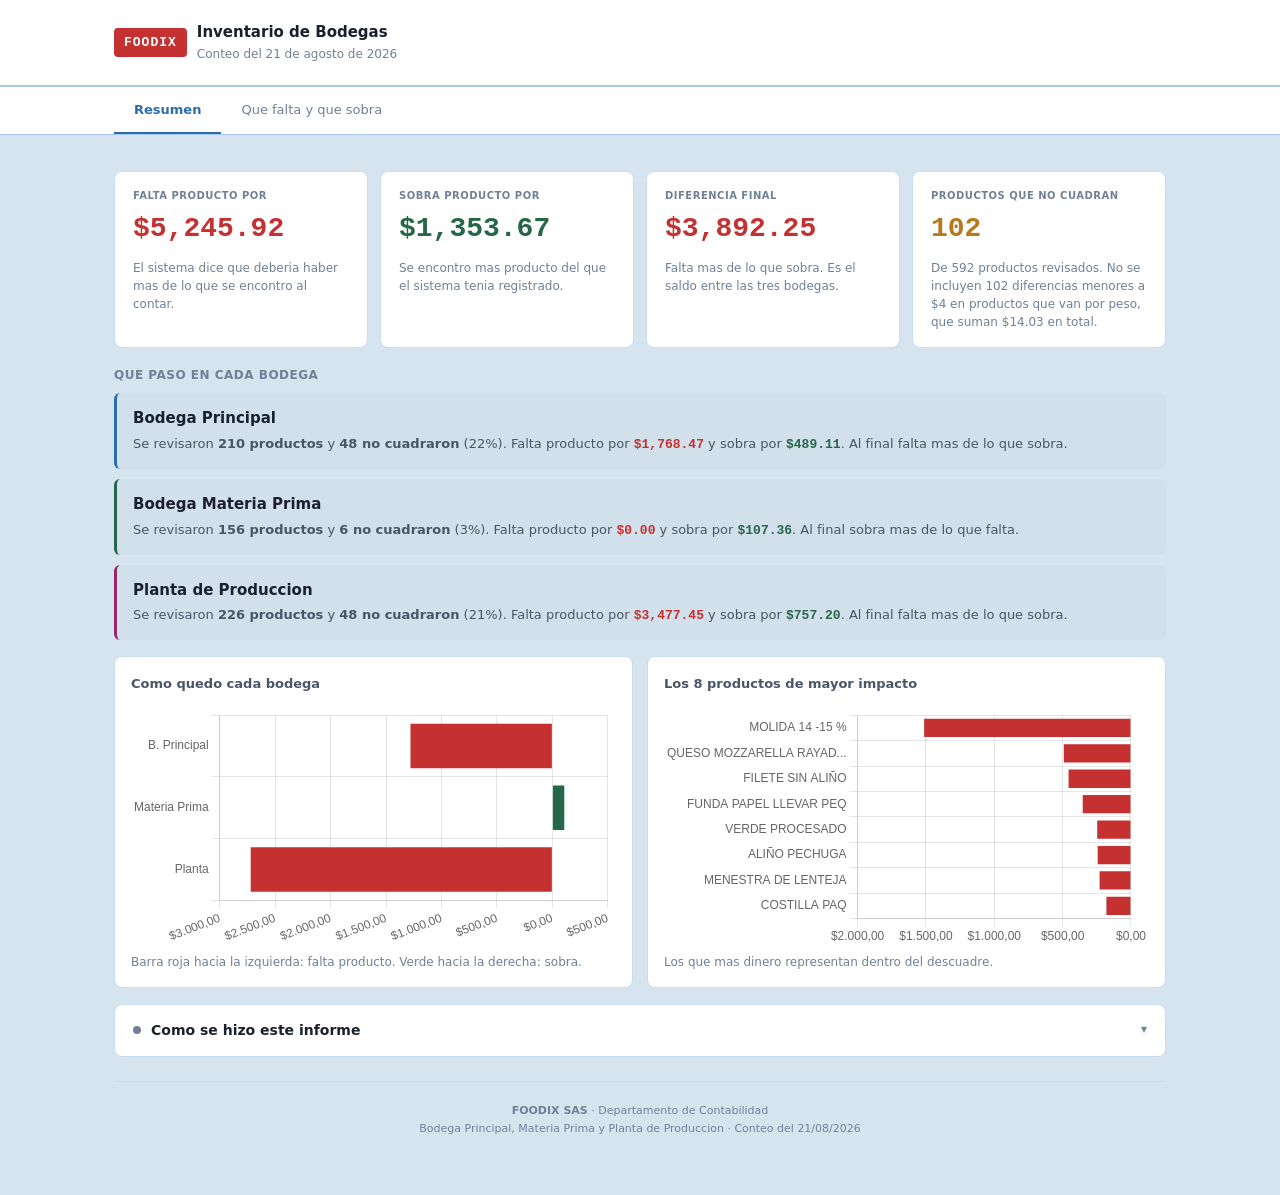
==== commit d756b418: "Bodegas: dejar fuera las diferencias menores por pesaje Las diferencias bajo $4 en productos que se " ====
--- a/static/informes/bodegas-21-ago-2026.html
+++ b/static/informes/bodegas-21-ago-2026.html
@@ -137,6 +137,8 @@
 .tag-falta{background:#c53030}.tag-sobra{background:#276749}
 .imp{font-size:11px;padding:1px 8px;border-radius:9px;border:1px solid var(--border2);color:var(--text2)}
 td.dinero{text-align:right;font-family:ui-monospace,'Cascadia Mono','Segoe UI Mono','Roboto Mono',Menlo,Consolas,monospace;font-weight:600;white-space:nowrap}
+td.cant{text-align:right;font-family:ui-monospace,'Cascadia Mono','Segoe UI Mono','Roboto Mono',Menlo,Consolas,monospace;font-size:11px;white-space:nowrap;
+        color:var(--text2)}
 
 </style>
 </head>
@@ -159,25 +161,27 @@
 
 <div class="big">
 <div class="kpi"><div class="kpi-label">Falta producto por</div>
-<div class="kpi-val neg">$5,283.11</div>
+<div class="kpi-val neg">$5,245.92</div>
 <div class="expl">El sistema dice que deberia haber mas de lo que se encontro al contar.</div></div>
 
 <div class="kpi"><div class="kpi-label">Sobra producto por</div>
-<div class="kpi-val pos">$1,376.83</div>
+<div class="kpi-val pos">$1,353.67</div>
 <div class="expl">Se encontro mas producto del que el sistema tenia registrado.</div></div>
 
 <div class="kpi"><div class="kpi-label">Diferencia final</div>
-<div class="kpi-val neg">$3,906.28</div>
+<div class="kpi-val neg">$3,892.25</div>
 <div class="expl">Falta mas de lo que sobra.
 Es el saldo entre las tres bodegas.</div></div>
 
 <div class="kpi"><div class="kpi-label">Productos que no cuadran</div>
-<div class="kpi-val" style="color:var(--yellow)">204</div>
-<div class="expl">De 592 productos revisados en total.</div></div>
+<div class="kpi-val" style="color:var(--yellow)">102</div>
+<div class="expl">De 592 productos revisados. No se incluyen 102 diferencias
+menores a $4 en productos que van por peso, que suman
+$14.03 en total.</div></div>
 </div>
 
 <div class="section-title">Que paso en cada bodega</div>
-<div class="bod" style="border-left-color:#2b6cb0"><div class="bod-nom">Bodega Principal</div><div class="bod-txt">Se revisaron <strong>210 productos</strong> y <strong>61 no cuadraron</strong> (29%). Falta producto por <strong class="neg">$1,780.67</strong> y sobra por <strong class="pos">$489.12</strong>. Al final falta mas de lo que sobra.</div></div><div class="bod" style="border-left-color:#276749"><div class="bod-nom">Bodega Materia Prima</div><div class="bod-txt">Se revisaron <strong>156 productos</strong> y <strong>70 no cuadraron</strong> (44%). Falta producto por <strong class="neg">$6.89</strong> y sobra por <strong class="pos">$117.52</strong>. Al final sobra mas de lo que falta.</div></div><div class="bod" style="border-left-color:#97266D"><div class="bod-nom">Planta de Produccion</div><div class="bod-txt">Se revisaron <strong>226 productos</strong> y <strong>73 no cuadraron</strong> (32%). Falta producto por <strong class="neg">$3,495.55</strong> y sobra por <strong class="pos">$770.19</strong>. Al final falta mas de lo que sobra.</div></div>
+<div class="bod" style="border-left-color:#2b6cb0"><div class="bod-nom">Bodega Principal</div><div class="bod-txt">Se revisaron <strong>210 productos</strong> y <strong>48 no cuadraron</strong> (22%). Falta producto por <strong class="neg">$1,768.47</strong> y sobra por <strong class="pos">$489.11</strong>. Al final falta mas de lo que sobra.</div></div><div class="bod" style="border-left-color:#276749"><div class="bod-nom">Bodega Materia Prima</div><div class="bod-txt">Se revisaron <strong>156 productos</strong> y <strong>6 no cuadraron</strong> (3%). Falta producto por <strong class="neg">$0.00</strong> y sobra por <strong class="pos">$107.36</strong>. Al final sobra mas de lo que falta.</div></div><div class="bod" style="border-left-color:#97266D"><div class="bod-nom">Planta de Produccion</div><div class="bod-txt">Se revisaron <strong>226 productos</strong> y <strong>48 no cuadraron</strong> (21%). Falta producto por <strong class="neg">$3,477.45</strong> y sobra por <strong class="pos">$757.20</strong>. Al final falta mas de lo que sobra.</div></div>
 
 <div class="chart-row" style="margin-top:16px">
 <div class="chart-card"><h3>Como quedo cada bodega</h3><canvas id="chBod"></canvas>
@@ -193,11 +197,18 @@
 <div class="note-body">
 <p>Se compara lo que se conto fisicamente en cada bodega contra lo que el sistema Contifico tenia
 registrado ese dia.</p>
-<p>Las cifras van en <strong>dolares</strong> y no en cantidades. Las bodegas mezclan gramos,
-unidades y kilos, y ademas la unidad que trae el sistema no siempre corresponde, asi que las
-cantidades no se pueden comparar entre si. El valor del producto si.</p>
+<p>El detalle muestra la <strong>cantidad</strong> y el <strong>valor en dolares</strong> de cada
+producto. Los totales van solo en dolares: las bodegas mezclan gramos, unidades y kilos, de modo
+que las cantidades no se pueden sumar entre si.</p>
+<p>La unidad que aparece es la que trae Contifico y <strong>no siempre corresponde</strong>: hay
+productos que se manejan en gramos y figuran como unidad. Cuando una cantidad parezca desmedida,
+conviene mirar el valor en dolares, que si es confiable.</p>
 <p>Un producto contado en cero significa que no habia stock, de modo que cuenta como faltante
 completo.</p>
+<p>Las diferencias <strong>menores a $4 en productos que se manejan por peso</strong>
+quedan fuera de las cifras: casi siempre vienen de equivalencias o de variaciones al pesar, y no
+ameritan revision. En los productos que van <strong>por unidades si se toman en cuenta</strong>,
+por pequenas que sean. Igual se pueden ver activando la opcion en la pestana de detalle.</p>
 <p>A diferencia del informe de locales, aqui no se registran motivos: es el resultado directo
 del cruce.</p>
 </div></div>
@@ -210,10 +221,14 @@
 <div class="filter-group"><label>Mostrar</label><select id="fTipo" onchange="pintar()">
 <option value="TODOS">Todo</option><option value="falta">Solo lo que falta</option>
 <option value="sobra">Solo lo que sobra</option></select></div>
+<div class="filter-group"><label>Diferencias menores</label><select id="fMenor" onchange="pintar()">
+<option value="0">Ocultar (recomendado)</option><option value="1">Mostrar tambien</option></select></div>
 </div>
 <div class="chart-card"><table><thead><tr>
 <th>Producto</th><th>Bodega</th><th style="text-align:center">Situacion</th>
-<th style="text-align:right">Cuanto representa</th><th style="text-align:center">Importancia</th>
+<th style="text-align:right">Se conto</th><th style="text-align:right">El sistema decia</th>
+<th style="text-align:right">Diferencia</th><th style="text-align:right">En dinero</th>
+<th style="text-align:center">Importancia</th>
 </tr></thead><tbody id="tbDet"></tbody></table></div>
 <div class="expl" style="margin-top:8px"><strong>Importancia</strong>: peso del producto dentro del
 costo del inventario. Los de importancia <em>alta</em> son los que mas conviene vigilar.</div>
@@ -249,8 +264,8 @@
 </script>
 <script>
 
-const RESUMEN=[{"bodega": "bodega_principal", "nombre": "Bodega Principal", "corto": "B. Principal", "color": "#2b6cb0", "estado": "completado", "cruzados": 210, "con_dif": 61, "falta": 1780.67, "sobra": 489.12, "neto": -1291.55, "corte": "2026-08-21"}, {"bodega": "materia_prima", "nombre": "Bodega Materia Prima", "corto": "Materia Prima", "color": "#276749", "estado": "completado", "cruzados": 156, "con_dif": 70, "falta": 6.89, "sobra": 117.52, "neto": 110.63, "corte": "2026-08-21"}, {"bodega": "planta", "nombre": "Planta de Produccion", "corto": "Planta", "color": "#97266D", "estado": "completado", "cruzados": 226, "con_dif": 73, "falta": 3495.55, "sobra": 770.19, "neto": -2725.36, "corte": "2026-08-24"}];
-const FILAS=[{"bodega": "materia_prima", "bodega_nombre": "Bodega Materia Prima", "producto": "CERVEZA PRODUCION", "categoria": "Bebidas alcoholicas mp", "valor": 4.34, "importancia": "media"}, {"bodega": "materia_prima", "bodega_nombre": "Bodega Materia Prima", "producto": "COCA COLA PRODUCCIÓN", "categoria": "Bebidas", "valor": 2.44, "importancia": "media"}, {"bodega": "materia_prima", "bodega_nombre": "Bodega Materia Prima", "producto": "TRIPOLIFOSFATO DE SODIO", "categoria": "Quimicos alimentos", "valor": 0.0, "importancia": "baja"}, {"bodega": "materia_prima", "bodega_nombre": "Bodega Materia Prima", "producto": "ACIDO CITRICO", "categoria": "Quimicos alimentos", "valor": 0.07, "importancia": "media"}, {"bodega": "materia_prima", "bodega_nombre": "Bodega Materia Prima", "producto": "SORBATO DE POTASIO", "categoria": "Quimicos alimentos", "valor": 0.01, "importancia": "baja"}, {"bodega": "materia_prima", "bodega_nombre": "Bodega Materia Prima", "producto": "ANTIOXIDANTE DE PAPAS", "categoria": "Quimicos alimentos", "valor": -0.03, "importancia": "media"}, {"bodega": "materia_prima", "bodega_nombre": "Bodega Materia Prima", "producto": "BENZOATO DE SODIO", "categoria": "Quimicos alimentos", "valor": -0.01, "importancia": "baja"}, {"bodega": "materia_prima", "bodega_nombre": "Bodega Materia Prima", "producto": "PROPIONATO DE CALCIO", "categoria": "Quimicos alimentos", "valor": -0.01, "importancia": "baja"}, {"bodega": "materia_prima", "bodega_nombre": "Bodega Materia Prima", "producto": "MALTODEXTRINA", "categoria": "Quimicos alimentos", "valor": -0.04, "importancia": "media"}, {"bodega": "materia_prima", "bodega_nombre": "Bodega Materia Prima", "producto": "ABLANDADOR DE CARNE", "categoria": "Quimicos alimentos", "valor": -0.03, "importancia": "media"}, {"bodega": "materia_prima", "bodega_nombre": "Bodega Materia Prima", "producto": "SAL", "categoria": "Condimentos y polvos", "valor": 0.29, "importancia": "baja"}, {"bodega": "materia_prima", "bodega_nombre": "Bodega Materia Prima", "producto": "AJO EN POLVO", "categoria": "Condimentos y polvos", "valor": -0.04, "importancia": "baja"}, {"bodega": "materia_prima", "bodega_nombre": "Bodega Materia Prima", "producto": "COMINO MOLIDO", "categoria": "Condimentos y polvos", "valor": -0.0, "importancia": "baja"}, {"bodega": "materia_prima", "bodega_nombre": "Bodega Materia Prima", "producto": "TOMILLO", "categoria": "Condimentos y polvos", "valor": -0.1, "importancia": "baja"}, {"bodega": "materia_prima", "bodega_nombre": "Bodega Materia Prima", "producto": "OREGANO", "categoria": "Condimentos y polvos", "valor": -0.03, "importancia": "baja"}, {"bodega": "materia_prima", "bodega_nombre": "Bodega Materia Prima", "producto": "PIMIENTA NEGRA MOLIDA", "categoria": "Condimentos y polvos", "valor": -0.01, "importancia": "baja"}, {"bodega": "materia_prima", "bodega_nombre": "Bodega Materia Prima", "producto": "AJONJOLI", "categoria": "Condimentos y polvos", "valor": 0.04, "importancia": "media"}, {"bodega": "materia_prima", "bodega_nombre": "Bodega Materia Prima", "producto": "CRIOLLITA", "categoria": "Condimentos y polvos", "valor": -1.38, "importancia": "media"}, {"bodega": "materia_prima", "bodega_nombre": "Bodega Materia Prima", "producto": "PAPRIKA", "categoria": "Condimentos y polvos", "valor": 0.01, "importancia": "baja"}, {"bodega": "materia_prima", "bodega_nombre": "Bodega Materia Prima", "producto": "AZUCAR (QQ 50KG)", "categoria": "Condimentos y polvos", "valor": -0.02, "importancia": "media"}, {"bodega": "materia_prima", "bodega_nombre": "Bodega Materia Prima", "producto": "HUMO", "categoria": "Condimentos y polvos", "valor": -0.02, "importancia": "baja"}, {"bodega": "materia_prima", "bodega_nombre": "Bodega Materia Prima", "producto": "MIEL", "categoria": "Condimentos y polvos", "valor": -0.01, "importancia": "media"}, {"bodega": "materia_prima", "bodega_nombre": "Bodega Materia Prima", "producto": "APANADO PREMIUM", "categoria": "Condimentos y polvos", "valor": 0.15, "importancia": "media"}, {"bodega": "materia_prima", "bodega_nombre": "Bodega Materia Prima", "producto": "APANADO BROSTER", "categoria": "Condimentos y polvos", "valor": 0.01, "importancia": "media"}, {"bodega": "materia_prima", "bodega_nombre": "Bodega Materia Prima", "producto": "PANKO", "categoria": "Condimentos y polvos", "valor": 0.0, "importancia": "media"}, {"bodega": "materia_prima", "bodega_nombre": "Bodega Materia Prima", "producto": "HARINA", "categoria": "Condimentos y polvos", "valor": 0.02, "importancia": "media"}, {"bodega": "materia_prima", "bodega_nombre": "Bodega Materia Prima", "producto": "CEBOLLA EN POLVO", "categoria": "Condimentos y polvos", "valor": 0.06, "importancia": "baja"}, {"bodega": "materia_prima", "bodega_nombre": "Bodega Materia Prima", "producto": "AJINOMOTO", "categoria": "Condimentos y polvos", "valor": -0.0, "importancia": "baja"}, {"bodega": "materia_prima", "bodega_nombre": "Bodega Materia Prima", "producto": "PASTA DE ACHIOTE", "categoria": "Condimentos y polvos", "valor": 1.5, "importancia": "media"}, {"bodega": "materia_prima", "bodega_nombre": "Bodega Materia Prima", "producto": "ACHIOTE", "categoria": "Aceites y mantecas", "valor": 0.13, "importancia": "baja"}, {"bodega": "materia_prima", "bodega_nombre": "Bodega Materia Prima", "producto": "KETCHUP", "categoria": "Salsas de fábrica", "valor": -0.08, "importancia": "media"}, {"bodega": "materia_prima", "bodega_nombre": "Bodega Materia Prima", "producto": "MAYONESA", "categoria": "Salsas de fábrica", "valor": -0.0, "importancia": "media"}, {"bodega": "materia_prima", "bodega_nombre": "Bodega Materia Prima", "producto": "MOSTAZA", "categoria": "Salsas de fábrica", "valor": 0.5, "importancia": "media"}, {"bodega": "materia_prima", "bodega_nombre": "Bodega Materia Prima", "producto": "SALSA CHINA", "categoria": "Salsas de fábrica", "valor": 0.4, "importancia": "baja"}, {"bodega": "materia_prima", "bodega_nombre": "Bodega Materia Prima", "producto": "SALSA DE TOMATE", "categoria": "Salsas de fábrica", "valor": -0.02, "importancia": "baja"}, {"bodega": "materia_prima", "bodega_nombre": "Bodega Materia Prima", "producto": "VINAGRE", "categoria": "Salsas de fábrica", "valor": 0.03, "importancia": "baja"}, {"bodega": "materia_prima", "bodega_nombre": "Bodega Materia Prima", "producto": "SALSA TERIYAKI", "categoria": "Salsas de fábrica", "valor": -0.0, "importancia": "media"}, {"bodega": "materia_prima", "bodega_nombre": "Bodega Materia Prima", "producto": "SALSA INGLESA GALON", "categoria": "Salsas de fábrica", "valor": -0.12, "importancia": "baja"}, {"bodega": "materia_prima", "bodega_nombre": "Bodega Materia Prima", "producto": "ZUMO DE LIMÓN INDUSTRIAL", "categoria": "Salsas de fábrica", "valor": 19.68, "importancia": "media"}, {"bodega": "materia_prima", "bodega_nombre": "Bodega Materia Prima", "producto": "BBQ FABRICA", "categoria": "Salsas de fábrica", "valor": -0.0, "importancia": "baja"}, {"bodega": "materia_prima", "bodega_nombre": "Bodega Materia Prima", "producto": "FUNDA VACIO 12 X 17 (CHILLI)", "categoria": "Empaques produccion", "valor": 7.47, "importancia": "media"}, {"bodega": "materia_prima", "bodega_nombre": "Bodega Materia Prima", "producto": "FUNDA VACIO 30 x 20 (PAN PORTOBELLO - PIÑAS)", "categoria": "Empaques produccion", "valor": 17.07, "importancia": "media"}, {"bodega": "materia_prima", "bodega_nombre": "Bodega Materia Prima", "producto": "FUNDA GAVETA", "categoria": "Empaques produccion", "valor": 19.55, "importancia": "media"}, {"bodega": "materia_prima", "bodega_nombre": "Bodega Materia Prima", "producto": "LAMINA BLANCA 16 X 16", "categoria": "Empaques produccion", "valor": 39.25, "importancia": "media"}, {"bodega": "materia_prima", "bodega_nombre": "Bodega Materia Prima", "producto": "DOSIFICACIÓN SALSA VERDE POLVO", "categoria": "Dosificaciones polvo", "valor": -0.01, "importancia": "baja"}, {"bodega": "materia_prima", "bodega_nombre": "Bodega Materia Prima", "producto": "DOSIFICACIÓN SALSA BBQ POLVO", "categoria": "Dosificaciones polvo", "valor": -0.09, "importancia": "media"}, {"bodega": "materia_prima", "bodega_nombre": "Bodega Materia Prima", "producto": "DOSIFICACIÓN ALIÑO ALAS POLVO", "categoria": "Dosificaciones polvo", "valor": 0.01, "importancia": "media"}, {"bodega": "materia_prima", "bodega_nombre": "Bodega Materia Prima", "producto": "DOSIFICACIÓN ALIÑO BURGER POLVO", "categoria": "Dosificaciones polvo", "valor": -0.02, "importancia": "media"}, {"bodega": "materia_prima", "bodega_nombre": "Bodega Materia Prima", "producto": "DOSIFICACIÓN ESTOFADO DE CARNE", "categoria": "Dosificaciones polvo", "valor": 0.0, "importancia": "media"}, {"bodega": "materia_prima", "bodega_nombre": "Bodega Materia Prima", "producto": "DOSIFICACIÓN POLVO MOROCHOCLO", "categoria": "Dosificaciones polvo", "valor": 0.01, "importancia": "baja"}, {"bodega": "materia_prima", "bodega_nombre": "Bodega Materia Prima", "producto": "DOSIFICACIÓN ALIÑO CARNES", "categoria": "Dosificaciones polvo", "valor": 0.01, "importancia": "media"}, {"bodega": "materia_prima", "bodega_nombre": "Bodega Materia Prima", "producto": "DOSIFICACIÓN POLVO MENESTRAS", "categoria": "Dosificaciones polvo", "valor": 0.01, "importancia": "media"}, {"bodega": "materia_prima", "bodega_nombre": "Bodega Materia Prima", "producto": "LENTEJA", "categoria": "Granos y cereales", "valor": -0.37, "importancia": "media"}, {"bodega": "materia_prima", "bodega_nombre": "Bodega Materia Prima", "producto": "FREJOL", "categoria": "Granos y cereales", "valor": -0.93, "importancia": "media"}, {"bodega": "materia_prima", "bodega_nombre": "Bodega Materia Prima", "producto": "ALAS CRUDAS", "categoria": "Cárnicos materia prima", "valor": -0.05, "importancia": "alta"}, {"bodega": "materia_prima", "bodega_nombre": "Bodega Materia Prima", "producto": "MOLIDA 14 -15 %", "categoria": "Cárnicos materia prima", "valor": 0.17, "importancia": "alta"}, {"bodega": "materia_prima", "bodega_nombre": "Bodega Materia Prima", "producto": "GRASA DE CERDO", "categoria": "Cárnicos materia prima", "valor": 0.57, "importancia": "alta"}, {"bodega": "materia_prima", "bodega_nombre": "Bodega Materia Prima", "producto": "AJI SECO", "categoria": "Verduras", "valor": 0.04, "importancia": "media"}, {"bodega": "materia_prima", "bodega_nombre": "Bodega Materia Prima", "producto": "AJO", "categoria": "Verduras", "valor": 3.47, "importancia": "media"}, {"bodega": "materia_prima", "bodega_nombre": "Bodega Materia Prima", "producto": "ALBAHACA", "categoria": "Verduras", "valor": 0.15, "importancia": "media"}, {"bodega": "materia_prima", "bodega_nombre": "Bodega Materia Prima", "producto": "CULANTRO", "categoria": "Verduras", "valor": -0.01, "importancia": "media"}, {"bodega": "materia_prima", "bodega_nombre": "Bodega Materia Prima", "producto": "JENGIBRE", "categoria": "Verduras", "valor": -0.02, "importancia": "media"}, {"bodega": "materia_prima", "bodega_nombre": "Bodega Materia Prima", "producto": "MADURO MP", "categoria": "Verduras", "valor": -0.17, "importancia": "media"}, {"bodega": "materia_prima", "bodega_nombre": "Bodega Materia Prima", "producto": "AJI CRIOLLO", "categoria": "Verduras", "valor": 0.02, "importancia": "media"}, {"bodega": "materia_prima", "bodega_nombre": "Bodega Materia Prima", "producto": "PEREJIL", "categoria": "Verduras", "valor": -0.05, "importancia": "media"}, {"bodega": "materia_prima", "bodega_nombre": "Bodega Materia Prima", "producto": "YUCA", "categoria": "Verduras", "valor": 0.0, "importancia": "media"}, {"bodega": "materia_prima", "bodega_nombre": "Bodega Materia Prima", "producto": "CILANTRO HOJUELA", "categoria": "Verduras", "valor": 0.03, "importancia": "media"}, {"bodega": "materia_prima", "bodega_nombre": "Bodega Materia Prima", "producto": "QUESO CHEDDAR", "categoria": "Ovo-lacteos", "valor": 0.0, "importancia": "media"}, {"bodega": "materia_prima", "bodega_nombre": "Bodega Materia Prima", "producto": "QUESO CREMA TONI", "categoria": "Ovo-lacteos", "valor": 0.01, "importancia": "media"}, {"bodega": "materia_prima", "bodega_nombre": "Bodega Materia Prima", "producto": "CREMA DE LECHE", "categoria": "Ovo-lacteos", "valor": -3.22, "importancia": "alta"}, {"bodega": "bodega_principal", "bodega_nombre": "Bodega Principal", "producto": "MANTEQUILLA NATURAL", "categoria": "Aceites y mantecas", "valor": 63.0, "importancia": "baja"}, {"bodega": "bodega_principal", "bodega_nombre": "Bodega Principal", "producto": "TAJIN", "categoria": "Condimentos y polvos", "valor": 4.75, "importancia": "baja"}, {"bodega": "bodega_principal", "bodega_nombre": "Bodega Principal", "producto": "VERDE PROCESADO", "categoria": "Congelados procesados en bodega", "valor": 0.0, "importancia": "alta"}, {"bodega": "bodega_principal", "bodega_nombre": "Bodega Principal", "producto": "YUCA PROCESADA", "categoria": "Congelados procesados en bodega", "valor": 8.42, "importancia": "media"}, {"bodega": "bodega_principal", "bodega_nombre": "Bodega Principal", "producto": "SAL ESPECIAL PAPAS", "categoria": "Condimentos procesados", "valor": -1.9, "importancia": "media"}, {"bodega": "bodega_principal", "bodega_nombre": "Bodega Principal", "producto": "SAL AHUMADA", "categoria": "Condimentos procesados", "valor": -0.49, "importancia": "media"}, {"bodega": "bodega_principal", "bodega_nombre": "Bodega Principal", "producto": "CHULETA PAQ", "categoria": "Cárnicos procesados en bodega", "valor": 49.03, "importancia": "alta"}, {"bodega": "bodega_principal", "bodega_nombre": "Bodega Principal", "producto": "FILETE DE PECHUGA", "categoria": "Cárnicos procesados en bodega", "valor": 2.0, "importancia": "alta"}, {"bodega": "bodega_principal", "bodega_nombre": "Bodega Principal", "producto": "FILETE DE CARNE", "categoria": "Cárnicos procesados en bodega", "valor": 17.66, "importancia": "alta"}, {"bodega": "bodega_principal", "bodega_nombre": "Bodega Principal", "producto": "COSTILLA PAQ", "categoria": "Cárnicos procesados en bodega", "valor": -50.63, "importancia": "alta"}, {"bodega": "bodega_principal", "bodega_nombre": "Bodega Principal", "producto": "TAPAS SALSERO NEGRO 2 ONZ", "categoria": "Descartables de alimentacion", "valor": -1.28, "importancia": "baja"}, {"bodega": "bodega_principal", "bodega_nombre": "Bodega Principal", "producto": "SERVILLETAS", "categoria": "Descartables de alimentacion", "valor": -20.13, "importancia": "baja"}, {"bodega": "bodega_principal", "bodega_nombre": "Bodega Principal", "producto": "TENEDORES NEGROS", "categoria": "Descartables de alimentacion", "valor": -1.43, "importancia": "baja"}, {"bodega": "bodega_principal", "bodega_nombre": "Bodega Principal", "producto": "CUCHARAS NEGRAS", "categoria": "Descartables de alimentacion", "valor": -0.81, "importancia": "baja"}, {"bodega": "bodega_principal", "bodega_nombre": "Bodega Principal", "producto": "BOTELLA Y TAPA BEBIDAS", "categoria": "Descartables de alimentacion", "valor": -49.95, "importancia": "media"}, {"bodega": "bodega_principal", "bodega_nombre": "Bodega Principal", "producto": "FUNDA BLANCA LLEVAR GRANDE", "categoria": "Descartables de alimentacion", "valor": -2.72, "importancia": "baja"}, {"bodega": "bodega_principal", "bodega_nombre": "Bodega Principal", "producto": "FUNDA PAPEL LLEVAR GRANDE", "categoria": "Descartables de alimentacion", "valor": -62.48, "importancia": "media"}, {"bodega": "bodega_principal", "bodega_nombre": "Bodega Principal", "producto": "FUNDA PAPEL LLEVAR PEQ", "categoria": "Descartables de alimentacion", "valor": -353.07, "importancia": "media"}, {"bodega": "bodega_principal", "bodega_nombre": "Bodega Principal", "producto": "PAPEL BANDEJA", "categoria": "Descartables de alimentacion", "valor": 25.23, "importancia": "media"}, {"bodega": "bodega_principal", "bodega_nombre": "Bodega Principal", "producto": "TAPA VASOS MILKSHAKE 21 ONZ", "categoria": "Descartables de alimentacion", "valor": 12.0, "importancia": "baja"}, {"bodega": "bodega_principal", "bodega_nombre": "Bodega Principal", "producto": "TAPA TARRINA NEGRA ENSALADA", "categoria": "Descartables de alimentacion", "valor": 8.8, "importancia": "baja"}, {"bodega": "bodega_principal", "bodega_nombre": "Bodega Principal", "producto": "CUCHILLOS NEGROS", "categoria": "Descartables de alimentacion", "valor": -1.4, "importancia": "baja"}, {"bodega": "bodega_principal", "bodega_nombre": "Bodega Principal", "producto": "VASO LISO 12 ONZ", "categoria": "Descartables de alimentacion", "valor": 6.6, "importancia": "media"}, {"bodega": "bodega_principal", "bodega_nombre": "Bodega Principal", "producto": "SALSERO CON TAPA 1/2 ONZ", "categoria": "Descartables de alimentacion", "valor": -63.87, "importancia": "baja"}, {"bodega": "bodega_principal", "bodega_nombre": "Bodega Principal", "producto": "RECIPIENTE PICADAS", "categoria": "Descartables de alimentacion", "valor": -26.4, "importancia": "baja"}, {"bodega": "bodega_principal", "bodega_nombre": "Bodega Principal", "producto": "GUANTES NITRILO M", "categoria": "Descartables de limpieza", "valor": -21.8, "importancia": "baja"}, {"bodega": "bodega_principal", "bodega_nombre": "Bodega Principal", "producto": "COFIAS TIPO ORUGA", "categoria": "Descartables de limpieza", "valor": 4.8, "importancia": "baja"}, {"bodega": "bodega_principal", "bodega_nombre": "Bodega Principal", "producto": "FUNDA BASURA GRANDE 46X34", "categoria": "Descartables de limpieza", "valor": -10.09, "importancia": "baja"}, {"bodega": "bodega_principal", "bodega_nombre": "Bodega Principal", "producto": "FUNDA BASURA MEDIANA 35X30", "categoria": "Descartables de limpieza", "valor": 53.34, "importancia": "baja"}, {"bodega": "bodega_principal", "bodega_nombre": "Bodega Principal", "producto": "FUNDA BASURA PEQUEÑA", "categoria": "Descartables de limpieza", "valor": -0.84, "importancia": "baja"}, {"bodega": "bodega_principal", "bodega_nombre": "Bodega Principal", "producto": "MASCARILLA QUIRURGICA", "categoria": "Descartables de limpieza", "valor": 5.32, "importancia": "baja"}, {"bodega": "bodega_principal", "bodega_nombre": "Bodega Principal", "producto": "GALLETA DE PERRO PAQ", "categoria": "Menú perro mp", "valor": 0.0, "importancia": "media"}, {"bodega": "bodega_principal", "bodega_nombre": "Bodega Principal", "producto": "CREMA DE COCO", "categoria": "Dulce", "valor": -2.95, "importancia": "media"}, {"bodega": "bodega_principal", "bodega_nombre": "Bodega Principal", "producto": "HUEVO KINDER", "categoria": "Dulce", "valor": -3.25, "importancia": "media"}, {"bodega": "bodega_principal", "bodega_nombre": "Bodega Principal", "producto": "FRUTILLA PORCIONADA PAQ", "categoria": "Frutas", "valor": 5.61, "importancia": "media"}, {"bodega": "bodega_principal", "bodega_nombre": "Bodega Principal", "producto": "CEPILLOS PARRILLA", "categoria": "Herramientas de limpieza", "valor": -1.37, "importancia": "baja"}, {"bodega": "bodega_principal", "bodega_nombre": "Bodega Principal", "producto": "ESPONJA ALAMBRE", "categoria": "Herramientas de limpieza", "valor": -1.36, "importancia": "baja"}, {"bodega": "bodega_principal", "bodega_nombre": "Bodega Principal", "producto": "ESPONJA PLATOS", "categoria": "Herramientas de limpieza", "valor": -1.61, "importancia": "baja"}, {"bodega": "bodega_principal", "bodega_nombre": "Bodega Principal", "producto": "TRAPOS MULTIUSOS", "categoria": "Herramientas de limpieza", "valor": -9.72, "importancia": "baja"}, {"bodega": "bodega_principal", "bodega_nombre": "Bodega Principal", "producto": "TRAPO FIELTRO COPAS", "categoria": "Herramientas de limpieza", "valor": -87.99, "importancia": "baja"}, {"bodega": "bodega_principal", "bodega_nombre": "Bodega Principal", "producto": "QUESO AMERICANO", "categoria": "Ovo-lacteos", "valor": -147.23, "importancia": "alta"}, {"bodega": "bodega_principal", "bodega_nombre": "Bodega Principal", "producto": "QUESO MOZZARELLA RAYADO", "categoria": "Ovo-lacteos", "valor": -491.48, "importancia": "alta"}, {"bodega": "bodega_principal", "bodega_nombre": "Bodega Principal", "producto": "LOMO DE CERDO", "categoria": "Cárnicos materia prima", "valor": -128.38, "importancia": "alta"}, {"bodega": "bodega_principal", "bodega_nombre": "Bodega Principal", "producto": "MANÍ SALADO", "categoria": "Panaderia y snack", "valor": -0.26, "importancia": "baja"}, {"bodega": "bodega_principal", "bodega_nombre": "Bodega Principal", "producto": "CLORO", "categoria": "Quimicos de limpieza", "valor": -3.4, "importancia": "baja"}, {"bodega": "bodega_principal", "bodega_nombre": "Bodega Principal", "producto": "LAVAVAJILLA CONCENTRADO GALÓN", "categoria": "Quimicos de limpieza", "valor": -38.16, "importancia": "media"}, {"bodega": "bodega_principal", "bodega_nombre": "Bodega Principal", "producto": "ISO GRILL GALON", "categoria": "Quimicos de limpieza", "valor": -6.9, "importancia": "baja"}, {"bodega": "bodega_principal", "bodega_nombre": "Bodega Principal", "producto": "TORNADO", "categoria": "Quimicos de limpieza", "valor": -9.5, "importancia": "baja"}, {"bodega": "bodega_principal", "bodega_nombre": "Bodega Principal", "producto": "VINAGRETA CESAR", "categoria": "Salsas de fábrica", "valor": 15.51, "importancia": "media"}, {"bodega": "bodega_principal", "bodega_nombre": "Bodega Principal", "producto": "SALSA DE QUESO", "categoria": "Salsas de fábrica", "valor": 0.01, "importancia": "media"}, {"bodega": "bodega_principal", "bodega_nombre": "Bodega Principal", "producto": "SACHET DE KETCHUP", "categoria": "Salsas de fábrica", "valor": -145.0, "importancia": "baja"}, {"bodega": "bodega_principal", "bodega_nombre": "Bodega Principal", "producto": "MERMELADA DE ARANDANO", "categoria": "Salsas de fábrica", "valor": 126.69, "importancia": "media"}, {"bodega": "bodega_principal", "bodega_nombre": "Bodega Principal", "producto": "SALSA VERDE", "categoria": "Salsas procesadas en bodega", "valor": 6.7, "importancia": "alta"}, {"bodega": "bodega_principal", "bodega_nombre": "Bodega Principal", "producto": "AJÍ ARTESANAL", "categoria": "Salsas procesadas en bodega", "valor": -0.01, "importancia": "alta"}, {"bodega": "bodega_principal", "bodega_nombre": "Bodega Principal", "producto": "BBQ", "categoria": "Salsas procesadas en bodega", "valor": 50.74, "importancia": "media"}, {"bodega": "bodega_principal", "bodega_nombre": "Bodega Principal", "producto": "JACK DANIEL PARA ALITAS", "categoria": "Salsas procesadas en bodega", "valor": -26.02, "importancia": "media"}, {"bodega": "bodega_principal", "bodega_nombre": "Bodega Principal", "producto": "FRITADA PAQ", "categoria": "Cárnicos procesados en bodega", "valor": 2.33, "importancia": "alta"}, {"bodega": "bodega_principal", "bodega_nombre": "Bodega Principal", "producto": "SALSA SMASH FILL", "categoria": "Salsas procesadas en bodega", "valor": 12.82, "importancia": "media"}, {"bodega": "bodega_principal", "bodega_nombre": "Bodega Principal", "producto": "SALSA PREGO CON TRUFA", "categoria": "Salsas procesadas en bodega", "valor": -0.83, "importancia": "media"}, {"bodega": "bodega_principal", "bodega_nombre": "Bodega Principal", "producto": "ZUMO DE FRESA", "categoria": "Zumos procesados", "valor": 7.76, "importancia": "alta"}, {"bodega": "bodega_principal", "bodega_nombre": "Bodega Principal", "producto": "CERDO DESMECHADO", "categoria": "Cárnicos procesados en bodega", "valor": -5.96, "importancia": "alta"}, {"bodega": "planta", "bodega_nombre": "Planta de Produccion", "producto": "VERDE PROCESADO", "categoria": "Congelados procesados en bodega", "valor": -247.07, "importancia": "alta"}, {"bodega": "planta", "bodega_nombre": "Planta de Produccion", "producto": "MAQUEÑO PROCESADO", "categoria": "Congelados procesados en bodega", "valor": 133.84, "importancia": "alta"}, {"bodega": "planta", "bodega_nombre": "Planta de Produccion", "producto": "MADURO PROCESADO", "categoria": "Congelados procesados en bodega", "valor": -4.79, "importancia": "alta"}, {"bodega": "planta", "bodega_nombre": "Planta de Produccion", "producto": "PATACONES PAQ", "categoria": "Congelados procesados en bodega", "valor": 78.97, "importancia": "alta"}, {"bodega": "planta", "bodega_nombre": "Planta de Produccion", "producto": "HAMBURGUESA", "categoria": "Cárnicos procesados en bodega", "valor": 27.98, "importancia": "alta"}, {"bodega": "planta", "bodega_nombre": "Planta de Produccion", "producto": "HAMBURGUESA SMASH", "categoria": "Cárnicos procesados en bodega", "valor": 6.22, "importancia": "alta"}, {"bodega": "planta", "bodega_nombre": "Planta de Produccion", "producto": "CERDO ALIÑADO", "categoria": "Cárnicos procesados en bodega", "valor": 0.15, "importancia": "alta"}, {"bodega": "planta", "bodega_nombre": "Planta de Produccion", "producto": "COSTILLA PAQ", "categoria": "Cárnicos procesados en bodega", "valor": -180.01, "importancia": "alta"}, {"bodega": "planta", "bodega_nombre": "Planta de Produccion", "producto": "FRITADA PAQ", "categoria": "Cárnicos procesados en bodega", "valor": -3.11, "importancia": "alta"}, {"bodega": "planta", "bodega_nombre": "Planta de Produccion", "producto": "HUEVOS", "categoria": "Ovo-lacteos", "valor": -7.91, "importancia": "alta"}, {"bodega": "planta", "bodega_nombre": "Planta de Produccion", "producto": "MOLIDA 14 -15 %", "categoria": "Cárnicos materia prima", "valor": -1513.1, "importancia": "alta"}, {"bodega": "planta", "bodega_nombre": "Planta de Produccion", "producto": "LOMO FINO", "categoria": "Cárnicos materia prima", "valor": 0.58, "importancia": "alta"}, {"bodega": "planta", "bodega_nombre": "Planta de Produccion", "producto": "MERMA CHULETA", "categoria": "Cárnicos materia prima", "valor": 0.0, "importancia": "alta"}, {"bodega": "planta", "bodega_nombre": "Planta de Produccion", "producto": "FILETE SIN ALIÑO", "categoria": "Cárnicos materia prima", "valor": -456.5, "importancia": "alta"}, {"bodega": "planta", "bodega_nombre": "Planta de Produccion", "producto": "MERMA CORTES", "categoria": "Cárnicos materia prima", "valor": -135.35, "importancia": "alta"}, {"bodega": "planta", "bodega_nombre": "Planta de Produccion", "producto": "ZUMO DE LIMON EN PROCESO", "categoria": "Zumos en proceso", "valor": 40.54, "importancia": "alta"}, {"bodega": "planta", "bodega_nombre": "Planta de Produccion", "producto": "ALIÑO DE CERDO", "categoria": "Aliños", "valor": -5.03, "importancia": "media"}, {"bodega": "planta", "bodega_nombre": "Planta de Produccion", "producto": "ALIÑO CARNES SANTO", "categoria": "Aliños", "valor": 69.06, "importancia": "media"}, {"bodega": "planta", "bodega_nombre": "Planta de Produccion", "producto": "ALIÑO PECHUGA", "categoria": "Aliños", "valor": -243.57, "importancia": "media"}, {"bodega": "planta", "bodega_nombre": "Planta de Produccion", "producto": "ACEITE BIDON", "categoria": "Aceites y mantecas", "valor": 121.48, "importancia": "media"}, {"bodega": "planta", "bodega_nombre": "Planta de Produccion", "producto": "MANTEQUILLA", "categoria": "Aceites y mantecas", "valor": 0.22, "importancia": "media"}, {"bodega": "planta", "bodega_nombre": "Planta de Produccion", "producto": "APANADURA PORTOBELLO PROCESADO", "categoria": "Apanaduras", "valor": 16.2, "importancia": "media"}, {"bodega": "planta", "bodega_nombre": "Planta de Produccion", "producto": "AZUCAR (QQ 50KG)", "categoria": "Condimentos y polvos", "valor": 3.43, "importancia": "media"}, {"bodega": "planta", "bodega_nombre": "Planta de Produccion", "producto": "HARINA", "categoria": "Condimentos y polvos", "valor": 2.59, "importancia": "media"}, {"bodega": "planta", "bodega_nombre": "Planta de Produccion", "producto": "PASTA DE ACHIOTE", "categoria": "Condimentos y polvos", "valor": -7.48, "importancia": "media"}, {"bodega": "planta", "bodega_nombre": "Planta de Produccion", "producto": "PATACONES CONGELADOS", "categoria": "Congelados procesados en bodega", "valor": -80.11, "importancia": "media"}, {"bodega": "planta", "bodega_nombre": "Planta de Produccion", "producto": "SAL AHUMADA", "categoria": "Condimentos procesados", "valor": 0.49, "importancia": "media"}, {"bodega": "planta", "bodega_nombre": "Planta de Produccion", "producto": "PIÑA CONGELADA", "categoria": "Congelados en proceso", "valor": 24.17, "importancia": "media"}, {"bodega": "planta", "bodega_nombre": "Planta de Produccion", "producto": "FUNDA BLANCA HAMBURGUESA 7X6", "categoria": "Empaques produccion", "valor": -0.09, "importancia": "media"}, {"bodega": "planta", "bodega_nombre": "Planta de Produccion", "producto": "FUNDA VACIO 12 X 17 (CHILLI)", "categoria": "Empaques produccion", "valor": -7.49, "importancia": "media"}, {"bodega": "planta", "bodega_nombre": "Planta de Produccion", "producto": "FUNDA VACIO 42 x 32 (VARIOS)", "categoria": "Empaques produccion", "valor": -62.96, "importancia": "media"}, {"bodega": "planta", "bodega_nombre": "Planta de Produccion", "producto": "FUNDA VACIO 30 x 20 (PAN PORTOBELLO - PIÑAS)", "categoria": "Empaques produccion", "valor": -64.69, "importancia": "media"}, {"bodega": "planta", "bodega_nombre": "Planta de Produccion", "producto": "FUNDA VACIO 15 x 20 (ALITAS Y POLLO)", "categoria": "Empaques produccion", "valor": 12.36, "importancia": "media"}, {"bodega": "planta", "bodega_nombre": "Planta de Produccion", "producto": "FUNDA VIRGEN 30X40", "categoria": "Empaques produccion", "valor": -1.28, "importancia": "media"}, {"bodega": "planta", "bodega_nombre": "Planta de Produccion", "producto": "LAMINA BLANCA 16 X 16", "categoria": "Empaques produccion", "valor": 46.47, "importancia": "media"}, {"bodega": "planta", "bodega_nombre": "Planta de Produccion", "producto": "FUNDA VACIO 30 X 45 (HAMBURGUESAS)", "categoria": "Empaques produccion", "valor": -3.71, "importancia": "media"}, {"bodega": "planta", "bodega_nombre": "Planta de Produccion", "producto": "FUNDA VACÍO 18 X 25 FONDO NEGRO", "categoria": "Empaques produccion", "valor": 0.97, "importancia": "media"}, {"bodega": "planta", "bodega_nombre": "Planta de Produccion", "producto": "DOSIFICACIÓN ALIÑO ALAS POLVO", "categoria": "Dosificaciones polvo", "valor": 0.02, "importancia": "media"}, {"bodega": "planta", "bodega_nombre": "Planta de Produccion", "producto": "DOSIFICACIÓN ALIÑO BURGER POLVO", "categoria": "Dosificaciones polvo", "valor": -4.46, "importancia": "media"}, {"bodega": "planta", "bodega_nombre": "Planta de Produccion", "producto": "DOSIFICACIÓN POLVO MENESTRAS", "categoria": "Dosificaciones polvo", "valor": -3.61, "importancia": "media"}, {"bodega": "planta", "bodega_nombre": "Planta de Produccion", "producto": "TOMATE DE ARBOL COCINADO", "categoria": "Frutas", "valor": 20.54, "importancia": "media"}, {"bodega": "planta", "bodega_nombre": "Planta de Produccion", "producto": "LECHE FUNDA", "categoria": "Ovo-lacteos", "valor": -12.31, "importancia": "media"}, {"bodega": "planta", "bodega_nombre": "Planta de Produccion", "producto": "MENESTRA DE LENTEJA", "categoria": "Menestras procesadas", "valor": -229.6, "importancia": "media"}, {"bodega": "planta", "bodega_nombre": "Planta de Produccion", "producto": "MENESTRA DE FRÉJOL", "categoria": "Menestras procesadas", "valor": 113.54, "importancia": "media"}, {"bodega": "planta", "bodega_nombre": "Planta de Produccion", "producto": "ANNATO", "categoria": "Quimicos alimentos", "valor": -2.11, "importancia": "media"}, {"bodega": "planta", "bodega_nombre": "Planta de Produccion", "producto": "ANTIOXIDANTE PAPAS PROCESADO", "categoria": "Quimicos alimentos", "valor": -4.69, "importancia": "media"}, {"bodega": "planta", "bodega_nombre": "Planta de Produccion", "producto": "MOSTAZA", "categoria": "Salsas de fábrica", "valor": -7.87, "importancia": "media"}, {"bodega": "planta", "bodega_nombre": "Planta de Produccion", "producto": "REFRITO VICHE", "categoria": "Salsas procesadas en bodega", "valor": 0.08, "importancia": "media"}, {"bodega": "planta", "bodega_nombre": "Planta de Produccion", "producto": "SALSA PREGO CON TRUFA", "categoria": "Salsas procesadas en bodega", "valor": 0.65, "importancia": "media"}, {"bodega": "planta", "bodega_nombre": "Planta de Produccion", "producto": "AJO", "categoria": "Verduras", "valor": -15.78, "importancia": "media"}, {"bodega": "planta", "bodega_nombre": "Planta de Produccion", "producto": "CEBOLLA PERLA", "categoria": "Verduras", "valor": -50.11, "importancia": "media"}, {"bodega": "planta", "bodega_nombre": "Planta de Produccion", "producto": "CULANTRO", "categoria": "Verduras", "valor": -0.24, "importancia": "media"}, {"bodega": "planta", "bodega_nombre": "Planta de Produccion", "producto": "PIMIENTO VERDE", "categoria": "Verduras", "valor": -11.97, "importancia": "media"}, {"bodega": "planta", "bodega_nombre": "Planta de Produccion", "producto": "TOMATE RIÑON", "categoria": "Verduras", "valor": -3.19, "importancia": "media"}, {"bodega": "planta", "bodega_nombre": "Planta de Produccion", "producto": "CEBOLLA PAITEÑA EN PROCESO", "categoria": "Verduras", "valor": 9.54, "importancia": "media"}, {"bodega": "planta", "bodega_nombre": "Planta de Produccion", "producto": "PIMIENTO VERDE EN PROCESO", "categoria": "Verduras", "valor": -0.22, "importancia": "media"}, {"bodega": "planta", "bodega_nombre": "Planta de Produccion", "producto": "CEBOLLA PERLA EN PROCESO", "categoria": "Verduras", "valor": -2.3, "importancia": "media"}, {"bodega": "planta", "bodega_nombre": "Planta de Produccion", "producto": "CEBOLLA BLANCA LARGA PROCESADA", "categoria": "Verduras", "valor": 12.02, "importancia": "media"}, {"bodega": "planta", "bodega_nombre": "Planta de Produccion", "producto": "PIMIENTO ROJO EN PROCESO", "categoria": "Verduras", "valor": -9.4, "importancia": "media"}, {"bodega": "planta", "bodega_nombre": "Planta de Produccion", "producto": "CHAMPIÑONES SALTEADOS", "categoria": "Verduras", "valor": 8.5, "importancia": "media"}, {"bodega": "planta", "bodega_nombre": "Planta de Produccion", "producto": "ACHIOTE", "categoria": "Aceites y mantecas", "valor": -4.35, "importancia": "baja"}, {"bodega": "planta", "bodega_nombre": "Planta de Produccion", "producto": "MANTEQUILLA NATURAL", "categoria": "Aceites y mantecas", "valor": -10.95, "importancia": "baja"}, {"bodega": "planta", "bodega_nombre": "Planta de Produccion", "producto": "SAL", "categoria": "Condimentos y polvos", "valor": -0.84, "importancia": "baja"}, {"bodega": "planta", "bodega_nombre": "Planta de Produccion", "producto": "OREGANO", "categoria": "Condimentos y polvos", "valor": -3.32, "importancia": "baja"}, {"bodega": "planta", "bodega_nombre": "Planta de Produccion", "producto": "HUMO", "categoria": "Condimentos y polvos", "valor": -0.17, "importancia": "baja"}, {"bodega": "planta", "bodega_nombre": "Planta de Produccion", "producto": "ETIQUETAS PATACONES", "categoria": "Descartables de alimentacion", "valor": 0.0, "importancia": "baja"}, {"bodega": "planta", "bodega_nombre": "Planta de Produccion", "producto": "FUNDA VACIO 15 x 25 (ZUMO DE PIÑA)", "categoria": "Empaques produccion", "valor": 1.64, "importancia": "baja"}, {"bodega": "planta", "bodega_nombre": "Planta de Produccion", "producto": "EMPAQUE CON BOQUILLA GRANDE", "categoria": "Empaques produccion", "valor": -1.38, "importancia": "baja"}, {"bodega": "planta", "bodega_nombre": "Planta de Produccion", "producto": "DOSIFICACIÓN SALSA VERDE POLVO", "categoria": "Dosificaciones polvo", "valor": 15.77, "importancia": "baja"}, {"bodega": "planta", "bodega_nombre": "Planta de Produccion", "producto": "SORBATO DE POTASIO", "categoria": "Quimicos alimentos", "valor": -0.82, "importancia": "baja"}, {"bodega": "planta", "bodega_nombre": "Planta de Produccion", "producto": "ACIDO ASCORBICO", "categoria": "Quimicos alimentos", "valor": 2.17, "importancia": "baja"}, {"bodega": "planta", "bodega_nombre": "Planta de Produccion", "producto": "SALSA DE TOMATE", "categoria": "Salsas de fábrica", "valor": -5.37, "importancia": "baja"}, {"bodega": "planta", "bodega_nombre": "Planta de Produccion", "producto": "GRASA DE CERDO", "categoria": "Cárnicos materia prima", "valor": -86.24, "importancia": "alta"}];
+const RESUMEN=[{"bodega": "bodega_principal", "nombre": "Bodega Principal", "corto": "B. Principal", "color": "#2b6cb0", "estado": "completado", "cruzados": 210, "con_dif": 48, "menores": 13, "falta": 1768.47, "sobra": 489.11, "neto": -1279.36, "corte": "2026-08-21"}, {"bodega": "materia_prima", "nombre": "Bodega Materia Prima", "corto": "Materia Prima", "color": "#276749", "estado": "completado", "cruzados": 156, "con_dif": 6, "menores": 64, "falta": 0, "sobra": 107.36, "neto": 107.36, "corte": "2026-08-21"}, {"bodega": "planta", "nombre": "Planta de Produccion", "corto": "Planta", "color": "#97266D", "estado": "completado", "cruzados": 226, "con_dif": 48, "menores": 25, "falta": 3477.45, "sobra": 757.2, "neto": -2720.25, "corte": "2026-08-24"}];
+const FILAS=[{"bodega": "materia_prima", "bodega_nombre": "Bodega Materia Prima", "producto": "CERVEZA PRODUCION", "categoria": "Bebidas alcoholicas mp", "valor": 4.34, "importancia": "media", "contado": 0.0, "sistema": -2005.0, "cantidad": 2005.0, "unidad": "u", "menor": false}, {"bodega": "materia_prima", "bodega_nombre": "Bodega Materia Prima", "producto": "COCA COLA PRODUCCIÓN", "categoria": "Bebidas", "valor": 2.44, "importancia": "media", "contado": 0.0, "sistema": -3141.0, "cantidad": 3141.0, "unidad": "u", "menor": true}, {"bodega": "materia_prima", "bodega_nombre": "Bodega Materia Prima", "producto": "TRIPOLIFOSFATO DE SODIO", "categoria": "Quimicos alimentos", "valor": 0.0, "importancia": "baja", "contado": 2078.0, "sistema": 2077.0, "cantidad": 1.0, "unidad": "u", "menor": true}, {"bodega": "materia_prima", "bodega_nombre": "Bodega Materia Prima", "producto": "ACIDO CITRICO", "categoria": "Quimicos alimentos", "valor": 0.07, "importancia": "media", "contado": 2900.0, "sistema": 2872.0, "cantidad": 28.0, "unidad": "u", "menor": true}, {"bodega": "materia_prima", "bodega_nombre": "Bodega Materia Prima", "producto": "SORBATO DE POTASIO", "categoria": "Quimicos alimentos", "valor": 0.01, "importancia": "baja", "contado": 6839.0, "sistema": 6838.0, "cantidad": 1.0, "unidad": "u", "menor": true}, {"bodega": "materia_prima", "bodega_nombre": "Bodega Materia Prima", "producto": "ANTIOXIDANTE DE PAPAS", "categoria": "Quimicos alimentos", "valor": -0.03, "importancia": "media", "contado": 13502.0, "sistema": 13508.0, "cantidad": -6.0, "unidad": "u", "menor": true}, {"bodega": "materia_prima", "bodega_nombre": "Bodega Materia Prima", "producto": "BENZOATO DE SODIO", "categoria": "Quimicos alimentos", "valor": -0.01, "importancia": "baja", "contado": 2246.0, "sistema": 2248.0, "cantidad": -2.0, "unidad": "u", "menor": true}, {"bodega": "materia_prima", "bodega_nombre": "Bodega Materia Prima", "producto": "PROPIONATO DE CALCIO", "categoria": "Quimicos alimentos", "valor": -0.01, "importancia": "baja", "contado": 4007.0, "sistema": 4009.0, "cantidad": -2.0, "unidad": "u", "menor": true}, {"bodega": "materia_prima", "bodega_nombre": "Bodega Materia Prima", "producto": "MALTODEXTRINA", "categoria": "Quimicos alimentos", "valor": -0.04, "importancia": "media", "contado": 1370.0, "sistema": 1394.0, "cantidad": -24.0, "unidad": "u", "menor": true}, {"bodega": "materia_prima", "bodega_nombre": "Bodega Materia Prima", "producto": "ABLANDADOR DE CARNE", "categoria": "Quimicos alimentos", "valor": -0.03, "importancia": "media", "contado": 6110.0, "sistema": 6121.0, "cantidad": -11.0, "unidad": "u", "menor": true}, {"bodega": "materia_prima", "bodega_nombre": "Bodega Materia Prima", "producto": "SAL", "categoria": "Condimentos y polvos", "valor": 0.29, "importancia": "baja", "contado": 37497.0, "sistema": 36877.0, "cantidad": 620.0, "unidad": "u", "menor": true}, {"bodega": "materia_prima", "bodega_nombre": "Bodega Materia Prima", "producto": "AJO EN POLVO", "categoria": "Condimentos y polvos", "valor": -0.04, "importancia": "baja", "contado": 1410.0, "sistema": 1416.0, "cantidad": -6.0, "unidad": "u", "menor": true}, {"bodega": "materia_prima", "bodega_nombre": "Bodega Materia Prima", "producto": "COMINO MOLIDO", "categoria": "Condimentos y polvos", "valor": -0.0, "importancia": "baja", "contado": 8646.0, "sistema": 8647.0, "cantidad": -1.0, "unidad": "u", "menor": true}, {"bodega": "materia_prima", "bodega_nombre": "Bodega Materia Prima", "producto": "TOMILLO", "categoria": "Condimentos y polvos", "valor": -0.1, "importancia": "baja", "contado": 2553.0, "sistema": 2561.0, "cantidad": -8.0, "unidad": "u", "menor": true}, {"bodega": "materia_prima", "bodega_nombre": "Bodega Materia Prima", "producto": "OREGANO", "categoria": "Condimentos y polvos", "valor": -0.03, "importancia": "baja", "contado": 11952.0, "sistema": 11955.0, "cantidad": -3.0, "unidad": "u", "menor": true}, {"bodega": "materia_prima", "bodega_nombre": "Bodega Materia Prima", "producto": "PIMIENTA NEGRA MOLIDA", "categoria": "Condimentos y polvos", "valor": -0.01, "importancia": "baja", "contado": 9264.0, "sistema": 9266.0, "cantidad": -2.0, "unidad": "u", "menor": true}, {"bodega": "materia_prima", "bodega_nombre": "Bodega Materia Prima", "producto": "AJONJOLI", "categoria": "Condimentos y polvos", "valor": 0.04, "importancia": "media", "contado": 2500.0, "sistema": 2492.0, "cantidad": 8.0, "unidad": "u", "menor": true}, {"bodega": "materia_prima", "bodega_nombre": "Bodega Materia Prima", "producto": "CRIOLLITA", "categoria": "Condimentos y polvos", "valor": -1.38, "importancia": "media", "contado": 11236.0, "sistema": 11372.0, "cantidad": -136.0, "unidad": "u", "menor": true}, {"bodega": "materia_prima", "bodega_nombre": "Bodega Materia Prima", "producto": "PAPRIKA", "categoria": "Condimentos y polvos", "valor": 0.01, "importancia": "baja", "contado": 1911.0, "sistema": 1910.0, "cantidad": 1.0, "unidad": "u", "menor": true}, {"bodega": "materia_prima", "bodega_nombre": "Bodega Materia Prima", "producto": "AZUCAR (QQ 50KG)", "categoria": "Condimentos y polvos", "valor": -0.02, "importancia": "media", "contado": 96213.0, "sistema": 96235.0, "cantidad": -22.0, "unidad": "u", "menor": true}, {"bodega": "materia_prima", "bodega_nombre": "Bodega Materia Prima", "producto": "HUMO", "categoria": "Condimentos y polvos", "valor": -0.02, "importancia": "baja", "contado": 4092.0, "sistema": 4094.0, "cantidad": -2.0, "unidad": "u", "menor": true}, {"bodega": "materia_prima", "bodega_nombre": "Bodega Materia Prima", "producto": "MIEL", "categoria": "Condimentos y polvos", "valor": -0.01, "importancia": "media", "contado": 49935.0, "sistema": 49938.0, "cantidad": -3.0, "unidad": "u", "menor": true}, {"bodega": "materia_prima", "bodega_nombre": "Bodega Materia Prima", "producto": "APANADO PREMIUM", "categoria": "Condimentos y polvos", "valor": 0.15, "importancia": "media", "contado": 22386.0, "sistema": 22362.0, "cantidad": 24.0, "unidad": "u", "menor": true}, {"bodega": "materia_prima", "bodega_nombre": "Bodega Materia Prima", "producto": "APANADO BROSTER", "categoria": "Condimentos y polvos", "valor": 0.01, "importancia": "media", "contado": 8869.0, "sistema": 8867.0, "cantidad": 2.0, "unidad": "u", "menor": true}, {"bodega": "materia_prima", "bodega_nombre": "Bodega Materia Prima", "producto": "PANKO", "categoria": "Condimentos y polvos", "valor": 0.0, "importancia": "media", "contado": 6495.0, "sistema": 6494.0, "cantidad": 1.0, "unidad": "u", "menor": true}, {"bodega": "materia_prima", "bodega_nombre": "Bodega Materia Prima", "producto": "HARINA", "categoria": "Condimentos y polvos", "valor": 0.02, "importancia": "media", "contado": 5600.0, "sistema": 5584.0, "cantidad": 16.0, "unidad": "u", "menor": true}, {"bodega": "materia_prima", "bodega_nombre": "Bodega Materia Prima", "producto": "CEBOLLA EN POLVO", "categoria": "Condimentos y polvos", "valor": 0.06, "importancia": "baja", "contado": 2289.0, "sistema": 2285.0, "cantidad": 4.0, "unidad": "u", "menor": true}, {"bodega": "materia_prima", "bodega_nombre": "Bodega Materia Prima", "producto": "AJINOMOTO", "categoria": "Condimentos y polvos", "valor": -0.0, "importancia": "baja", "contado": 420.0, "sistema": 422.0, "cantidad": -2.0, "unidad": "u", "menor": true}, {"bodega": "materia_prima", "bodega_nombre": "Bodega Materia Prima", "producto": "PASTA DE ACHIOTE", "categoria": "Condimentos y polvos", "valor": 1.5, "importancia": "media", "contado": 10659.0, "sistema": 10409.0, "cantidad": 250.0, "unidad": "u", "menor": true}, {"bodega": "materia_prima", "bodega_nombre": "Bodega Materia Prima", "producto": "ACHIOTE", "categoria": "Aceites y mantecas", "valor": 0.13, "importancia": "baja", "contado": 11426.0, "sistema": 11389.0, "cantidad": 37.0, "unidad": "u", "menor": true}, {"bodega": "materia_prima", "bodega_nombre": "Bodega Materia Prima", "producto": "KETCHUP", "categoria": "Salsas de fábrica", "valor": -0.08, "importancia": "media", "contado": 40921.0, "sistema": 40984.0, "cantidad": -63.0, "unidad": "u", "menor": true}, {"bodega": "materia_prima", "bodega_nombre": "Bodega Materia Prima", "producto": "MAYONESA", "categoria": "Salsas de fábrica", "valor": -0.0, "importancia": "media", "contado": 95789.0, "sistema": 95791.0, "cantidad": -2.0, "unidad": "u", "menor": true}, {"bodega": "materia_prima", "bodega_nombre": "Bodega Materia Prima", "producto": "MOSTAZA", "categoria": "Salsas de fábrica", "valor": 0.5, "importancia": "media", "contado": 23472.0, "sistema": 23294.0, "cantidad": 178.0, "unidad": "u", "menor": true}, {"bodega": "materia_prima", "bodega_nombre": "Bodega Materia Prima", "producto": "SALSA CHINA", "categoria": "Salsas de fábrica", "valor": 0.4, "importancia": "baja", "contado": 4619.0, "sistema": 4431.0, "cantidad": 188.0, "unidad": "u", "menor": true}, {"bodega": "materia_prima", "bodega_nombre": "Bodega Materia Prima", "producto": "SALSA DE TOMATE", "categoria": "Salsas de fábrica", "valor": -0.02, "importancia": "baja", "contado": 69125.0, "sistema": 69147.0, "cantidad": -22.0, "unidad": "u", "menor": true}, {"bodega": "materia_prima", "bodega_nombre": "Bodega Materia Prima", "producto": "VINAGRE", "categoria": "Salsas de fábrica", "valor": 0.03, "importancia": "baja", "contado": 39350.0, "sistema": 39316.0, "cantidad": 34.0, "unidad": "u", "menor": true}, {"bodega": "materia_prima", "bodega_nombre": "Bodega Materia Prima", "producto": "SALSA TERIYAKI", "categoria": "Salsas de fábrica", "valor": -0.0, "importancia": "media", "contado": 2409.0, "sistema": 2410.0, "cantidad": -1.0, "unidad": "u", "menor": true}, {"bodega": "materia_prima", "bodega_nombre": "Bodega Materia Prima", "producto": "SALSA INGLESA GALON", "categoria": "Salsas de fábrica", "valor": -0.12, "importancia": "baja", "contado": 19551.0, "sistema": 19598.0, "cantidad": -47.0, "unidad": "u", "menor": true}, {"bodega": "materia_prima", "bodega_nombre": "Bodega Materia Prima", "producto": "ZUMO DE LIMÓN INDUSTRIAL", "categoria": "Salsas de fábrica", "valor": 19.68, "importancia": "media", "contado": 59609.61, "sistema": 52393.83, "cantidad": 7215.78, "unidad": "u", "menor": false}, {"bodega": "materia_prima", "bodega_nombre": "Bodega Materia Prima", "producto": "BBQ FABRICA", "categoria": "Salsas de fábrica", "valor": -0.0, "importancia": "baja", "contado": 102147.0, "sistema": 102148.0, "cantidad": -1.0, "unidad": "u", "menor": true}, {"bodega": "materia_prima", "bodega_nombre": "Bodega Materia Prima", "producto": "FUNDA VACIO 12 X 17 (CHILLI)", "categoria": "Empaques produccion", "valor": 7.47, "importancia": "media", "contado": 6.0, "sistema": -243.0, "cantidad": 249.0, "unidad": "u", "menor": false}, {"bodega": "materia_prima", "bodega_nombre": "Bodega Materia Prima", "producto": "FUNDA VACIO 30 x 20 (PAN PORTOBELLO - PIÑAS)", "categoria": "Empaques produccion", "valor": 17.07, "importancia": "media", "contado": 1500.0, "sistema": 1250.0, "cantidad": 250.0, "unidad": "u", "menor": false}, {"bodega": "materia_prima", "bodega_nombre": "Bodega Materia Prima", "producto": "FUNDA GAVETA", "categoria": "Empaques produccion", "valor": 19.55, "importancia": "media", "contado": 3300.0, "sistema": 3200.0, "cantidad": 100.0, "unidad": "u", "menor": false}, {"bodega": "materia_prima", "bodega_nombre": "Bodega Materia Prima", "producto": "LAMINA BLANCA 16 X 16", "categoria": "Empaques produccion", "valor": 39.25, "importancia": "media", "contado": 3500.0, "sistema": -2872.5, "cantidad": 6372.5, "unidad": "u", "menor": false}, {"bodega": "materia_prima", "bodega_nombre": "Bodega Materia Prima", "producto": "DOSIFICACIÓN SALSA VERDE POLVO", "categoria": "Dosificaciones polvo", "valor": -0.01, "importancia": "baja", "contado": 7268.0, "sistema": 7277.0, "cantidad": -9.0, "unidad": "u", "menor": true}, {"bodega": "materia_prima", "bodega_nombre": "Bodega Materia Prima", "producto": "DOSIFICACIÓN SALSA BBQ POLVO", "categoria": "Dosificaciones polvo", "valor": -0.09, "importancia": "media", "contado": 5212.0, "sistema": 5244.0, "cantidad": -32.0, "unidad": "u", "menor": true}, {"bodega": "materia_prima", "bodega_nombre": "Bodega Materia Prima", "producto": "DOSIFICACIÓN ALIÑO ALAS POLVO", "categoria": "Dosificaciones polvo", "valor": 0.01, "importancia": "media", "contado": 9158.0, "sistema": 9155.0, "cantidad": 3.0, "unidad": "u", "menor": true}, {"bodega": "materia_prima", "bodega_nombre": "Bodega Materia Prima", "producto": "DOSIFICACIÓN ALIÑO BURGER POLVO", "categoria": "Dosificaciones polvo", "valor": -0.02, "importancia": "media", "contado": 4392.0, "sistema": 4395.0, "cantidad": -3.0, "unidad": "u", "menor": true}, {"bodega": "materia_prima", "bodega_nombre": "Bodega Materia Prima", "producto": "DOSIFICACIÓN ESTOFADO DE CARNE", "categoria": "Dosificaciones polvo", "valor": 0.0, "importancia": "media", "contado": 2367.0, "sistema": 2366.0, "cantidad": 1.0, "unidad": "u", "menor": true}, {"bodega": "materia_prima", "bodega_nombre": "Bodega Materia Prima", "producto": "DOSIFICACIÓN POLVO MOROCHOCLO", "categoria": "Dosificaciones polvo", "valor": 0.01, "importancia": "baja", "contado": 4471.0, "sistema": 4468.0, "cantidad": 3.0, "unidad": "u", "menor": true}, {"bodega": "materia_prima", "bodega_nombre": "Bodega Materia Prima", "producto": "DOSIFICACIÓN ALIÑO CARNES", "categoria": "Dosificaciones polvo", "valor": 0.01, "importancia": "media", "contado": 12285.0, "sistema": 12281.0, "cantidad": 4.0, "unidad": "u", "menor": true}, {"bodega": "materia_prima", "bodega_nombre": "Bodega Materia Prima", "producto": "DOSIFICACIÓN POLVO MENESTRAS", "categoria": "Dosificaciones polvo", "valor": 0.01, "importancia": "media", "contado": 7795.0, "sistema": 7792.0, "cantidad": 3.0, "unidad": "u", "menor": true}, {"bodega": "materia_prima", "bodega_nombre": "Bodega Materia Prima", "producto": "LENTEJA", "categoria": "Granos y cereales", "valor": -0.37, "importancia": "media", "contado": 67550.0, "sistema": 67700.0, "cantidad": -150.0, "unidad": "u", "menor": true}, {"bodega": "materia_prima", "bodega_nombre": "Bodega Materia Prima", "producto": "FREJOL", "categoria": "Granos y cereales", "valor": -0.93, "importancia": "media", "contado": 78950.0, "sistema": 79300.0, "cantidad": -350.0, "unidad": "u", "menor": true}, {"bodega": "materia_prima", "bodega_nombre": "Bodega Materia Prima", "producto": "ALAS CRUDAS", "categoria": "Cárnicos materia prima", "valor": -0.05, "importancia": "alta", "contado": 0.0, "sistema": 10.0, "cantidad": -10.0, "unidad": "u", "menor": true}, {"bodega": "materia_prima", "bodega_nombre": "Bodega Materia Prima", "producto": "MOLIDA 14 -15 %", "categoria": "Cárnicos materia prima", "valor": 0.17, "importancia": "alta", "contado": 361864.0, "sistema": 361825.0, "cantidad": 39.0, "unidad": "u", "menor": true}, {"bodega": "materia_prima", "bodega_nombre": "Bodega Materia Prima", "producto": "GRASA DE CERDO", "categoria": "Cárnicos materia prima", "valor": 0.57, "importancia": "alta", "contado": 138320.0, "sistema": 138120.0, "cantidad": 200.0, "unidad": "u", "menor": true}, {"bodega": "materia_prima", "bodega_nombre": "Bodega Materia Prima", "producto": "AJI SECO", "categoria": "Verduras", "valor": 0.04, "importancia": "media", "contado": 1546.0, "sistema": 1544.0, "cantidad": 2.0, "unidad": "u", "menor": true}, {"bodega": "materia_prima", "bodega_nombre": "Bodega Materia Prima", "producto": "AJO", "categoria": "Verduras", "valor": 3.47, "importancia": "media", "contado": 16950.0, "sistema": 15792.0, "cantidad": 1158.0, "unidad": "u", "menor": true}, {"bodega": "materia_prima", "bodega_nombre": "Bodega Materia Prima", "producto": "ALBAHACA", "categoria": "Verduras", "valor": 0.15, "importancia": "media", "contado": 0.0, "sistema": -50.0, "cantidad": 50.0, "unidad": "u", "menor": true}, {"bodega": "materia_prima", "bodega_nombre": "Bodega Materia Prima", "producto": "CULANTRO", "categoria": "Verduras", "valor": -0.01, "importancia": "media", "contado": 4150.0, "sistema": 4160.0, "cantidad": -10.0, "unidad": "u", "menor": true}, {"bodega": "materia_prima", "bodega_nombre": "Bodega Materia Prima", "producto": "JENGIBRE", "categoria": "Verduras", "valor": -0.02, "importancia": "media", "contado": 1414.0, "sistema": 1422.0, "cantidad": -8.0, "unidad": "u", "menor": true}, {"bodega": "materia_prima", "bodega_nombre": "Bodega Materia Prima", "producto": "MADURO MP", "categoria": "Verduras", "valor": -0.17, "importancia": "media", "contado": 197850.0, "sistema": 198150.0, "cantidad": -300.0, "unidad": "u", "menor": true}, {"bodega": "materia_prima", "bodega_nombre": "Bodega Materia Prima", "producto": "AJI CRIOLLO", "categoria": "Verduras", "valor": 0.02, "importancia": "media", "contado": 2165.0, "sistema": 2161.0, "cantidad": 4.0, "unidad": "u", "menor": true}, {"bodega": "materia_prima", "bodega_nombre": "Bodega Materia Prima", "producto": "PEREJIL", "categoria": "Verduras", "valor": -0.05, "importancia": "media", "contado": 2350.0, "sistema": 2400.0, "cantidad": -50.0, "unidad": "u", "menor": true}, {"bodega": "materia_prima", "bodega_nombre": "Bodega Materia Prima", "producto": "YUCA", "categoria": "Verduras", "valor": 0.0, "importancia": "media", "contado": 0.0, "sistema": -4.0, "cantidad": 4.0, "unidad": "u", "menor": true}, {"bodega": "materia_prima", "bodega_nombre": "Bodega Materia Prima", "producto": "CILANTRO HOJUELA", "categoria": "Verduras", "valor": 0.03, "importancia": "media", "contado": 2819.0, "sistema": 2816.0, "cantidad": 3.0, "unidad": "u", "menor": true}, {"bodega": "materia_prima", "bodega_nombre": "Bodega Materia Prima", "producto": "QUESO CHEDDAR", "categoria": "Ovo-lacteos", "valor": 0.0, "importancia": "media", "contado": 3278.0, "sistema": 0.0, "cantidad": 3278.0, "unidad": "u", "menor": true}, {"bodega": "materia_prima", "bodega_nombre": "Bodega Materia Prima", "producto": "QUESO CREMA TONI", "categoria": "Ovo-lacteos", "valor": 0.01, "importancia": "media", "contado": 226.0, "sistema": 224.0, "cantidad": 2.0, "unidad": "u", "menor": true}, {"bodega": "materia_prima", "bodega_nombre": "Bodega Materia Prima", "producto": "CREMA DE LECHE", "categoria": "Ovo-lacteos", "valor": -3.22, "importancia": "alta", "contado": 73549.0, "sistema": 74480.0, "cantidad": -931.0, "unidad": "u", "menor": true}, {"bodega": "bodega_principal", "bodega_nombre": "Bodega Principal", "producto": "MANTEQUILLA NATURAL", "categoria": "Aceites y mantecas", "valor": 63.0, "importancia": "baja", "contado": 2400.0, "sistema": -7200.0, "cantidad": 9600.0, "unidad": "u", "menor": false}, {"bodega": "bodega_principal", "bodega_nombre": "Bodega Principal", "producto": "TAJIN", "categoria": "Condimentos y polvos", "valor": 4.75, "importancia": "baja", "contado": 1500.0, "sistema": 1250.0, "cantidad": 250.0, "unidad": "u", "menor": false}, {"bodega": "bodega_principal", "bodega_nombre": "Bodega Principal", "producto": "VERDE PROCESADO", "categoria": "Congelados procesados en bodega", "valor": 0.0, "importancia": "alta", "contado": 103.07, "sistema": 103.07, "cantidad": 0.0, "unidad": "u", "menor": false}, {"bodega": "bodega_principal", "bodega_nombre": "Bodega Principal", "producto": "YUCA PROCESADA", "categoria": "Congelados procesados en bodega", "valor": 8.42, "importancia": "media", "contado": 58700.0, "sistema": 50700.0, "cantidad": 8000.0, "unidad": "u", "menor": false}, {"bodega": "bodega_principal", "bodega_nombre": "Bodega Principal", "producto": "SAL ESPECIAL PAPAS", "categoria": "Condimentos procesados", "valor": -1.9, "importancia": "media", "contado": 13963.0, "sistema": 15463.0, "cantidad": -1500.0, "unidad": "u", "menor": true}, {"bodega": "bodega_principal", "bodega_nombre": "Bodega Principal", "producto": "SAL AHUMADA", "categoria": "Condimentos procesados", "valor": -0.49, "importancia": "media", "contado": 4870.0, "sistema": 5000.0, "cantidad": -130.0, "unidad": "u", "menor": true}, {"bodega": "bodega_principal", "bodega_nombre": "Bodega Principal", "producto": "CHULETA PAQ", "categoria": "Cárnicos procesados en bodega", "valor": 49.03, "importancia": "alta", "contado": 290.0, "sistema": 226.0, "cantidad": 64.0, "unidad": "u", "menor": false}, {"bodega": "bodega_principal", "bodega_nombre": "Bodega Principal", "producto": "FILETE DE PECHUGA", "categoria": "Cárnicos procesados en bodega", "valor": 2.0, "importancia": "alta", "contado": 0.0, "sistema": -1.0, "cantidad": 1.0, "unidad": "u", "menor": false}, {"bodega": "bodega_principal", "bodega_nombre": "Bodega Principal", "producto": "FILETE DE CARNE", "categoria": "Cárnicos procesados en bodega", "valor": 17.66, "importancia": "alta", "contado": 1574.0, "sistema": 1554.0, "cantidad": 20.0, "unidad": "u", "menor": false}, {"bodega": "bodega_principal", "bodega_nombre": "Bodega Principal", "producto": "COSTILLA PAQ", "categoria": "Cárnicos procesados en bodega", "valor": -50.63, "importancia": "alta", "contado": 75.0, "sistema": 84.0, "cantidad": -9.0, "unidad": "u", "menor": false}, {"bodega": "bodega_principal", "bodega_nombre": "Bodega Principal", "producto": "TAPAS SALSERO NEGRO 2 ONZ", "categoria": "Descartables de alimentacion", "valor": -1.28, "importancia": "baja", "contado": 5500.0, "sistema": 5600.0, "cantidad": -100.0, "unidad": "u", "menor": true}, {"bodega": "bodega_principal", "bodega_nombre": "Bodega Principal", "producto": "SERVILLETAS", "categoria": "Descartables de alimentacion", "valor": -20.13, "importancia": "baja", "contado": 288.0, "sistema": 323.0, "cantidad": -35.0, "unidad": "u", "menor": false}, {"bodega": "bodega_principal", "bodega_nombre": "Bodega Principal", "producto": "TENEDORES NEGROS", "categoria": "Descartables de alimentacion", "valor": -1.43, "importancia": "baja", "contado": 2100.0, "sistema": 2200.0, "cantidad": -100.0, "unidad": "u", "menor": true}, {"bodega": "bodega_principal", "bodega_nombre": "Bodega Principal", "producto": "CUCHARAS NEGRAS", "categoria": "Descartables de alimentacion", "valor": -0.81, "importancia": "baja", "contado": 2400.0, "sistema": 2450.0, "cantidad": -50.0, "unidad": "u", "menor": true}, {"bodega": "bodega_principal", "bodega_nombre": "Bodega Principal", "producto": "BOTELLA Y TAPA BEBIDAS", "categoria": "Descartables de alimentacion", "valor": -49.95, "importancia": "media", "contado": 1472.0, "sistema": 2206.0, "cantidad": -734.0, "unidad": "u", "menor": false}, {"bodega": "bodega_principal", "bodega_nombre": "Bodega Principal", "producto": "FUNDA BLANCA LLEVAR GRANDE", "categoria": "Descartables de alimentacion", "valor": -2.72, "importancia": "baja", "contado": 7.0, "sistema": 8.0, "cantidad": -1.0, "unidad": "u", "menor": false}, {"bodega": "bodega_principal", "bodega_nombre": "Bodega Principal", "producto": "FUNDA PAPEL LLEVAR GRANDE", "categoria": "Descartables de alimentacion", "valor": -62.48, "importancia": "media", "contado": 5125.0, "sistema": 5461.0, "cantidad": -336.0, "unidad": "u", "menor": false}, {"bodega": "bodega_principal", "bodega_nombre": "Bodega Principal", "producto": "FUNDA PAPEL LLEVAR PEQ", "categoria": "Descartables de alimentacion", "valor": -353.07, "importancia": "media", "contado": 3250.0, "sistema": 5818.0, "cantidad": -2568.0, "unidad": "u", "menor": false}, {"bodega": "bodega_principal", "bodega_nombre": "Bodega Principal", "producto": "PAPEL BANDEJA", "categoria": "Descartables de alimentacion", "valor": 25.23, "importancia": "media", "contado": 4000.0, "sistema": 2999.0, "cantidad": 1001.0, "unidad": "u", "menor": false}, {"bodega": "bodega_principal", "bodega_nombre": "Bodega Principal", "producto": "TAPA VASOS MILKSHAKE 21 ONZ", "categoria": "Descartables de alimentacion", "valor": 12.0, "importancia": "baja", "contado": 400.0, "sistema": 200.0, "cantidad": 200.0, "unidad": "u", "menor": false}, {"bodega": "bodega_principal", "bodega_nombre": "Bodega Principal", "producto": "TAPA TARRINA NEGRA ENSALADA", "categoria": "Descartables de alimentacion", "valor": 8.8, "importancia": "baja", "contado": 400.0, "sistema": 350.0, "cantidad": 50.0, "unidad": "u", "menor": false}, {"bodega": "bodega_principal", "bodega_nombre": "Bodega Principal", "producto": "CUCHILLOS NEGROS", "categoria": "Descartables de alimentacion", "valor": -1.4, "importancia": "baja", "contado": 1750.0, "sistema": 1848.0, "cantidad": -98.0, "unidad": "u", "menor": true}, {"bodega": "bodega_principal", "bodega_nombre": "Bodega Principal", "producto": "VASO LISO 12 ONZ", "categoria": "Descartables de alimentacion", "valor": 6.6, "importancia": "media", "contado": 2550.0, "sistema": 2450.0, "cantidad": 100.0, "unidad": "u", "menor": false}, {"bodega": "bodega_principal", "bodega_nombre": "Bodega Principal", "producto": "SALSERO CON TAPA 1/2 ONZ", "categoria": "Descartables de alimentacion", "valor": -63.87, "importancia": "baja", "contado": 7400.0, "sistema": 12400.0, "cantidad": -5000.0, "unidad": "u", "menor": false}, {"bodega": "bodega_principal", "bodega_nombre": "Bodega Principal", "producto": "RECIPIENTE PICADAS", "categoria": "Descartables de alimentacion", "valor": -26.4, "importancia": "baja", "contado": 150.0, "sistema": 300.0, "cantidad": -150.0, "unidad": "u", "menor": false}, {"bodega": "bodega_principal", "bodega_nombre": "Bodega Principal", "producto": "GUANTES NITRILO M", "categoria": "Descartables de limpieza", "valor": -21.8, "importancia": "baja", "contado": 11.0, "sistema": 16.0, "cantidad": -5.0, "unidad": "u", "menor": false}, {"bodega": "bodega_principal", "bodega_nombre": "Bodega Principal", "producto": "COFIAS TIPO ORUGA", "categoria": "Descartables de limpieza", "valor": 4.8, "importancia": "baja", "contado": 600.0, "sistema": 500.0, "cantidad": 100.0, "unidad": "u", "menor": false}, {"bodega": "bodega_principal", "bodega_nombre": "Bodega Principal", "producto": "FUNDA BASURA GRANDE 46X34", "categoria": "Descartables de limpieza", "valor": -10.09, "importancia": "baja", "contado": 350.0, "sistema": 410.0, "cantidad": -60.0, "unidad": "u", "menor": false}, {"bodega": "bodega_principal", "bodega_nombre": "Bodega Principal", "producto": "FUNDA BASURA MEDIANA 35X30", "categoria": "Descartables de limpieza", "valor": 53.34, "importancia": "baja", "contado": 390.0, "sistema": 155.0, "cantidad": 235.0, "unidad": "u", "menor": false}, {"bodega": "bodega_principal", "bodega_nombre": "Bodega Principal", "producto": "FUNDA BASURA PEQUEÑA", "categoria": "Descartables de limpieza", "valor": -0.84, "importancia": "baja", "contado": 60.0, "sistema": 80.0, "cantidad": -20.0, "unidad": "u", "menor": true}, {"bodega": "bodega_principal", "bodega_nombre": "Bodega Principal", "producto": "MASCARILLA QUIRURGICA", "categoria": "Descartables de limpieza", "valor": 5.32, "importancia": "baja", "contado": 4.0, "sistema": -94.0, "cantidad": 98.0, "unidad": "u", "menor": false}, {"bodega": "bodega_principal", "bodega_nombre": "Bodega Principal", "producto": "GALLETA DE PERRO PAQ", "categoria": "Menú perro mp", "valor": 0.0, "importancia": "media", "contado": 63.0, "sistema": 6.0, "cantidad": 57.0, "unidad": "u", "menor": true}, {"bodega": "bodega_principal", "bodega_nombre": "Bodega Principal", "producto": "CREMA DE COCO", "categoria": "Dulce", "valor": -2.95, "importancia": "media", "contado": 0.0, "sistema": 400.0, "cantidad": -400.0, "unidad": "u", "menor": true}, {"bodega": "bodega_principal", "bodega_nombre": "Bodega Principal", "producto": "HUEVO KINDER", "categoria": "Dulce", "valor": -3.25, "importancia": "media", "contado": 78.0, "sistema": 81.0, "cantidad": -3.0, "unidad": "u", "menor": false}, {"bodega": "bodega_principal", "bodega_nombre": "Bodega Principal", "producto": "FRUTILLA PORCIONADA PAQ", "categoria": "Frutas", "valor": 5.61, "importancia": "media", "contado": 157.0, "sistema": 139.0, "cantidad": 18.0, "unidad": "u", "menor": false}, {"bodega": "bodega_principal", "bodega_nombre": "Bodega Principal", "producto": "CEPILLOS PARRILLA", "categoria": "Herramientas de limpieza", "valor": -1.37, "importancia": "baja", "contado": 4.0, "sistema": 5.0, "cantidad": -1.0, "unidad": "u", "menor": false}, {"bodega": "bodega_principal", "bodega_nombre": "Bodega Principal", "producto": "ESPONJA ALAMBRE", "categoria": "Herramientas de limpieza", "valor": -1.36, "importancia": "baja", "contado": 22.0, "sistema": 25.0, "cantidad": -3.0, "unidad": "u", "menor": false}, {"bodega": "bodega_principal", "bodega_nombre": "Bodega Principal", "producto": "ESPONJA PLATOS", "categoria": "Herramientas de limpieza", "valor": -1.61, "importancia": "baja", "contado": 15.0, "sistema": 18.0, "cantidad": -3.0, "unidad": "u", "menor": false}, {"bodega": "bodega_principal", "bodega_nombre": "Bodega Principal", "producto": "TRAPOS MULTIUSOS", "categoria": "Herramientas de limpieza", "valor": -9.72, "importancia": "baja", "contado": 35.0, "sistema": 44.0, "cantidad": -9.0, "unidad": "u", "menor": false}, {"bodega": "bodega_principal", "bodega_nombre": "Bodega Principal", "producto": "TRAPO FIELTRO COPAS", "categoria": "Herramientas de limpieza", "valor": -87.99, "importancia": "baja", "contado": 6.0, "sistema": 210.0, "cantidad": -204.0, "unidad": "u", "menor": false}, {"bodega": "bodega_principal", "bodega_nombre": "Bodega Principal", "producto": "QUESO AMERICANO", "categoria": "Ovo-lacteos", "valor": -147.23, "importancia": "alta", "contado": 5200.0, "sistema": 6465.0, "cantidad": -1265.0, "unidad": "u", "menor": false}, {"bodega": "bodega_principal", "bodega_nombre": "Bodega Principal", "producto": "QUESO MOZZARELLA RAYADO", "categoria": "Ovo-lacteos", "valor": -491.48, "importancia": "alta", "contado": 0.0, "sistema": 69762.5, "cantidad": -69762.5, "unidad": "u", "menor": false}, {"bodega": "bodega_principal", "bodega_nombre": "Bodega Principal", "producto": "LOMO DE CERDO", "categoria": "Cárnicos materia prima", "valor": -128.38, "importancia": "alta", "contado": 0.0, "sistema": 30200.0, "cantidad": -30200.0, "unidad": "u", "menor": false}, {"bodega": "bodega_principal", "bodega_nombre": "Bodega Principal", "producto": "MANÍ SALADO", "categoria": "Panaderia y snack", "valor": -0.26, "importancia": "baja", "contado": 7950.0, "sistema": 8000.0, "cantidad": -50.0, "unidad": "u", "menor": true}, {"bodega": "bodega_principal", "bodega_nombre": "Bodega Principal", "producto": "CLORO", "categoria": "Quimicos de limpieza", "valor": -3.4, "importancia": "baja", "contado": 1.0, "sistema": 2.0, "cantidad": -1.0, "unidad": "u", "menor": false}, {"bodega": "bodega_principal", "bodega_nombre": "Bodega Principal", "producto": "LAVAVAJILLA CONCENTRADO GALÓN", "categoria": "Quimicos de limpieza", "valor": -38.16, "importancia": "media", "contado": 46.0, "sistema": 51.0, "cantidad": -5.0, "unidad": "u", "menor": false}, {"bodega": "bodega_principal", "bodega_nombre": "Bodega Principal", "producto": "ISO GRILL GALON", "categoria": "Quimicos de limpieza", "valor": -6.9, "importancia": "baja", "contado": 33.0, "sistema": 34.0, "cantidad": -1.0, "unidad": "u", "menor": false}, {"bodega": "bodega_principal", "bodega_nombre": "Bodega Principal", "producto": "TORNADO", "categoria": "Quimicos de limpieza", "valor": -9.5, "importancia": "baja", "contado": 1.0, "sistema": 2.0, "cantidad": -1.0, "unidad": "u", "menor": false}, {"bodega": "bodega_principal", "bodega_nombre": "Bodega Principal", "producto": "VINAGRETA CESAR", "categoria": "Salsas de fábrica", "valor": 15.51, "importancia": "media", "contado": 0.0, "sistema": -3381.0, "cantidad": 3381.0, "unidad": "u", "menor": false}, {"bodega": "bodega_principal", "bodega_nombre": "Bodega Principal", "producto": "SALSA DE QUESO", "categoria": "Salsas de fábrica", "valor": 0.01, "importancia": "media", "contado": 51220.0, "sistema": 51219.0, "cantidad": 1.0, "unidad": "u", "menor": true}, {"bodega": "bodega_principal", "bodega_nombre": "Bodega Principal", "producto": "SACHET DE KETCHUP", "categoria": "Salsas de fábrica", "valor": -145.0, "importancia": "baja", "contado": 10500.0, "sistema": 20500.0, "cantidad": -10000.0, "unidad": "u", "menor": false}, {"bodega": "bodega_principal", "bodega_nombre": "Bodega Principal", "producto": "MERMELADA DE ARANDANO", "categoria": "Salsas de fábrica", "valor": 126.69, "importancia": "media", "contado": 17760.0, "sistema": 4576.0, "cantidad": 13184.0, "unidad": "u", "menor": false}, {"bodega": "bodega_principal", "bodega_nombre": "Bodega Principal", "producto": "SALSA VERDE", "categoria": "Salsas procesadas en bodega", "valor": 6.7, "importancia": "alta", "contado": 83000.0, "sistema": 79000.0, "cantidad": 4000.0, "unidad": "u", "menor": false}, {"bodega": "bodega_principal", "bodega_nombre": "Bodega Principal", "producto": "AJÍ ARTESANAL", "categoria": "Salsas procesadas en bodega", "valor": -0.01, "importancia": "alta", "contado": 87000.0, "sistema": 87003.0, "cantidad": -3.0, "unidad": "u", "menor": true}, {"bodega": "bodega_principal", "bodega_nombre": "Bodega Principal", "producto": "BBQ", "categoria": "Salsas procesadas en bodega", "valor": 50.74, "importancia": "media", "contado": 68000.0, "sistema": 20000.0, "cantidad": 48000.0, "unidad": "u", "menor": false}, {"bodega": "bodega_principal", "bodega_nombre": "Bodega Principal", "producto": "JACK DANIEL PARA ALITAS", "categoria": "Salsas procesadas en bodega", "valor": -26.02, "importancia": "media", "contado": 27.22, "sistema": 19228.0, "cantidad": -19200.78, "unidad": "u", "menor": false}, {"bodega": "bodega_principal", "bodega_nombre": "Bodega Principal", "producto": "FRITADA PAQ", "categoria": "Cárnicos procesados en bodega", "valor": 2.33, "importancia": "alta", "contado": 234.0, "sistema": 231.0, "cantidad": 3.0, "unidad": "u", "menor": false}, {"bodega": "bodega_principal", "bodega_nombre": "Bodega Principal", "producto": "SALSA SMASH FILL", "categoria": "Salsas procesadas en bodega", "valor": 12.82, "importancia": "media", "contado": 0.0, "sistema": -6399.0, "cantidad": 6399.0, "unidad": "u", "menor": false}, {"bodega": "bodega_principal", "bodega_nombre": "Bodega Principal", "producto": "SALSA PREGO CON TRUFA", "categoria": "Salsas procesadas en bodega", "valor": -0.83, "importancia": "media", "contado": 10740.0, "sistema": 10970.0, "cantidad": -230.0, "unidad": "u", "menor": true}, {"bodega": "bodega_principal", "bodega_nombre": "Bodega Principal", "producto": "ZUMO DE FRESA", "categoria": "Zumos procesados", "valor": 7.76, "importancia": "alta", "contado": 175440.0, "sistema": 170280.0, "cantidad": 5160.0, "unidad": "u", "menor": false}, {"bodega": "bodega_principal", "bodega_nombre": "Bodega Principal", "producto": "CERDO DESMECHADO", "categoria": "Cárnicos procesados en bodega", "valor": -5.96, "importancia": "alta", "contado": 30.77, "sistema": 217.71, "cantidad": -186.94, "unidad": "u", "menor": false}, {"bodega": "planta", "bodega_nombre": "Planta de Produccion", "producto": "VERDE PROCESADO", "categoria": "Congelados procesados en bodega", "valor": -247.07, "importancia": "alta", "contado": 0.0, "sistema": 263.58, "cantidad": -263.58, "unidad": "u", "menor": false}, {"bodega": "planta", "bodega_nombre": "Planta de Produccion", "producto": "MAQUEÑO PROCESADO", "categoria": "Congelados procesados en bodega", "valor": 133.84, "importancia": "alta", "contado": 0.0, "sistema": -101700.0, "cantidad": 101700.0, "unidad": "u", "menor": false}, {"bodega": "planta", "bodega_nombre": "Planta de Produccion", "producto": "MADURO PROCESADO", "categoria": "Congelados procesados en bodega", "valor": -4.79, "importancia": "alta", "contado": 0.0, "sistema": 4740.0, "cantidad": -4740.0, "unidad": "u", "menor": false}, {"bodega": "planta", "bodega_nombre": "Planta de Produccion", "producto": "PATACONES PAQ", "categoria": "Congelados procesados en bodega", "valor": 78.97, "importancia": "alta", "contado": 49.5, "sistema": -32.5, "cantidad": 82.0, "unidad": "u", "menor": false}, {"bodega": "planta", "bodega_nombre": "Planta de Produccion", "producto": "HAMBURGUESA", "categoria": "Cárnicos procesados en bodega", "valor": 27.98, "importancia": "alta", "contado": 0.0, "sistema": -46.84, "cantidad": 46.84, "unidad": "u", "menor": false}, {"bodega": "planta", "bodega_nombre": "Planta de Produccion", "producto": "HAMBURGUESA SMASH", "categoria": "Cárnicos procesados en bodega", "valor": 6.22, "importancia": "alta", "contado": 0.0, "sistema": -10.0, "cantidad": 10.0, "unidad": "u", "menor": false}, {"bodega": "planta", "bodega_nombre": "Planta de Produccion", "producto": "CERDO ALIÑADO", "categoria": "Cárnicos procesados en bodega", "valor": 0.15, "importancia": "alta", "contado": 0.0, "sistema": -55.0, "cantidad": 55.0, "unidad": "u", "menor": true}, {"bodega": "planta", "bodega_nombre": "Planta de Produccion", "producto": "COSTILLA PAQ", "categoria": "Cárnicos procesados en bodega", "valor": -180.01, "importancia": "alta", "contado": 0.0, "sistema": 32.0, "cantidad": -32.0, "unidad": "u", "menor": false}, {"bodega": "planta", "bodega_nombre": "Planta de Produccion", "producto": "FRITADA PAQ", "categoria": "Cárnicos procesados en bodega", "valor": -3.11, "importancia": "alta", "contado": 0.0, "sistema": 4.0, "cantidad": -4.0, "unidad": "u", "menor": false}, {"bodega": "planta", "bodega_nombre": "Planta de Produccion", "producto": "HUEVOS", "categoria": "Ovo-lacteos", "valor": -7.91, "importancia": "alta", "contado": 0.0, "sistema": 68.0, "cantidad": -68.0, "unidad": "u", "menor": false}, {"bodega": "planta", "bodega_nombre": "Planta de Produccion", "producto": "MOLIDA 14 -15 %", "categoria": "Cárnicos materia prima", "valor": -1513.1, "importancia": "alta", "contado": 0.0, "sistema": 338500.0, "cantidad": -338500.0, "unidad": "u", "menor": false}, {"bodega": "planta", "bodega_nombre": "Planta de Produccion", "producto": "LOMO FINO", "categoria": "Cárnicos materia prima", "valor": 0.58, "importancia": "alta", "contado": 0.0, "sistema": -35.0, "cantidad": 35.0, "unidad": "u", "menor": true}, {"bodega": "planta", "bodega_nombre": "Planta de Produccion", "producto": "MERMA CHULETA", "categoria": "Cárnicos materia prima", "valor": 0.0, "importancia": "alta", "contado": 0.0, "sistema": -61750.0, "cantidad": 61750.0, "unidad": "u", "menor": true}, {"bodega": "planta", "bodega_nombre": "Planta de Produccion", "producto": "FILETE SIN ALIÑO", "categoria": "Cárnicos materia prima", "valor": -456.5, "importancia": "alta", "contado": 0.0, "sistema": 552.0, "cantidad": -552.0, "unidad": "u", "menor": false}, {"bodega": "planta", "bodega_nombre": "Planta de Produccion", "producto": "MERMA CORTES", "categoria": "Cárnicos materia prima", "valor": -135.35, "importancia": "alta", "contado": 5.94, "sistema": 5938.0, "cantidad": -5932.06, "unidad": "g", "menor": false}, {"bodega": "planta", "bodega_nombre": "Planta de Produccion", "producto": "ZUMO DE LIMON EN PROCESO", "categoria": "Zumos en proceso", "valor": 40.54, "importancia": "alta", "contado": 46100.0, "sistema": 29007.0, "cantidad": 17093.0, "unidad": "u", "menor": false}, {"bodega": "planta", "bodega_nombre": "Planta de Produccion", "producto": "ALIÑO DE CERDO", "categoria": "Aliños", "valor": -5.03, "importancia": "media", "contado": 0.0, "sistema": 7390.0, "cantidad": -7390.0, "unidad": "u", "menor": false}, {"bodega": "planta", "bodega_nombre": "Planta de Produccion", "producto": "ALIÑO CARNES SANTO", "categoria": "Aliños", "valor": 69.06, "importancia": "media", "contado": 49900.0, "sistema": -6618.0, "cantidad": 56518.0, "unidad": "u", "menor": false}, {"bodega": "planta", "bodega_nombre": "Planta de Produccion", "producto": "ALIÑO PECHUGA", "categoria": "Aliños", "valor": -243.57, "importancia": "media", "contado": 40000.0, "sistema": 179900.0, "cantidad": -139900.0, "unidad": "u", "menor": false}, {"bodega": "planta", "bodega_nombre": "Planta de Produccion", "producto": "ACEITE BIDON", "categoria": "Aceites y mantecas", "valor": 121.48, "importancia": "media", "contado": 0.0, "sistema": -3.66, "cantidad": 3.66, "unidad": "u", "menor": false}, {"bodega": "planta", "bodega_nombre": "Planta de Produccion", "producto": "MANTEQUILLA", "categoria": "Aceites y mantecas", "valor": 0.22, "importancia": "media", "contado": 0.0, "sistema": -120.0, "cantidad": 120.0, "unidad": "u", "menor": true}, {"bodega": "planta", "bodega_nombre": "Planta de Produccion", "producto": "APANADURA PORTOBELLO PROCESADO", "categoria": "Apanaduras", "valor": 16.2, "importancia": "media", "contado": 0.0, "sistema": -3458.0, "cantidad": 3458.0, "unidad": "u", "menor": false}, {"bodega": "planta", "bodega_nombre": "Planta de Produccion", "producto": "AZUCAR (QQ 50KG)", "categoria": "Condimentos y polvos", "valor": 3.43, "importancia": "media", "contado": 0.0, "sistema": -3500.0, "cantidad": 3500.0, "unidad": "u", "menor": true}, {"bodega": "planta", "bodega_nombre": "Planta de Produccion", "producto": "HARINA", "categoria": "Condimentos y polvos", "valor": 2.59, "importancia": "media", "contado": 0.0, "sistema": -2560.0, "cantidad": 2560.0, "unidad": "u", "menor": true}, {"bodega": "planta", "bodega_nombre": "Planta de Produccion", "producto": "PASTA DE ACHIOTE", "categoria": "Condimentos y polvos", "valor": -7.48, "importancia": "media", "contado": 0.0, "sistema": 1245.0, "cantidad": -1245.0, "unidad": "u", "menor": false}, {"bodega": "planta", "bodega_nombre": "Planta de Produccion", "producto": "PATACONES CONGELADOS", "categoria": "Congelados procesados en bodega", "valor": -80.11, "importancia": "media", "contado": 0.0, "sistema": 41000.0, "cantidad": -41000.0, "unidad": "u", "menor": false}, {"bodega": "planta", "bodega_nombre": "Planta de Produccion", "producto": "SAL AHUMADA", "categoria": "Condimentos procesados", "valor": 0.49, "importancia": "media", "contado": 0.0, "sistema": -130.0, "cantidad": 130.0, "unidad": "u", "menor": true}, {"bodega": "planta", "bodega_nombre": "Planta de Produccion", "producto": "PIÑA CONGELADA", "categoria": "Congelados en proceso", "valor": 24.17, "importancia": "media", "contado": 22850.0, "sistema": -3912.0, "cantidad": 26762.0, "unidad": "u", "menor": false}, {"bodega": "planta", "bodega_nombre": "Planta de Produccion", "producto": "FUNDA BLANCA HAMBURGUESA 7X6", "categoria": "Empaques produccion", "valor": -0.09, "importancia": "media", "contado": 3.8, "sistema": 3.91, "cantidad": -0.11, "unidad": "u", "menor": false}, {"bodega": "planta", "bodega_nombre": "Planta de Produccion", "producto": "FUNDA VACIO 12 X 17 (CHILLI)", "categoria": "Empaques produccion", "valor": -7.49, "importancia": "media", "contado": 0.42, "sistema": 250.0, "cantidad": -249.58, "unidad": "u", "menor": false}, {"bodega": "planta", "bodega_nombre": "Planta de Produccion", "producto": "FUNDA VACIO 42 x 32 (VARIOS)", "categoria": "Empaques produccion", "valor": -62.96, "importancia": "media", "contado": 0.79, "sistema": 420.5, "cantidad": -419.71, "unidad": "u", "menor": false}, {"bodega": "planta", "bodega_nombre": "Planta de Produccion", "producto": "FUNDA VACIO 30 x 20 (PAN PORTOBELLO - PIÑAS)", "categoria": "Empaques produccion", "valor": -64.69, "importancia": "media", "contado": 1.22, "sistema": 948.5, "cantidad": -947.28, "unidad": "u", "menor": false}, {"bodega": "planta", "bodega_nombre": "Planta de Produccion", "producto": "FUNDA VACIO 15 x 20 (ALITAS Y POLLO)", "categoria": "Empaques produccion", "valor": 12.36, "importancia": "media", "contado": 89.75, "sistema": -361.5, "cantidad": 451.25, "unidad": "u", "menor": false}, {"bodega": "planta", "bodega_nombre": "Planta de Produccion", "producto": "FUNDA VIRGEN 30X40", "categoria": "Empaques produccion", "valor": -1.28, "importancia": "media", "contado": 37.6, "sistema": 72.0, "cantidad": -34.4, "unidad": "u", "menor": true}, {"bodega": "planta", "bodega_nombre": "Planta de Produccion", "producto": "LAMINA BLANCA 16 X 16", "categoria": "Empaques produccion", "valor": 46.47, "importancia": "media", "contado": 3.4, "sistema": -7540.0, "cantidad": 7543.4, "unidad": "u", "menor": false}, {"bodega": "planta", "bodega_nombre": "Planta de Produccion", "producto": "FUNDA VACIO 30 X 45 (HAMBURGUESAS)", "categoria": "Empaques produccion", "valor": -3.71, "importancia": "media", "contado": 104.5, "sistema": 133.0, "cantidad": -28.5, "unidad": "u", "menor": false}, {"bodega": "planta", "bodega_nombre": "Planta de Produccion", "producto": "FUNDA VACÍO 18 X 25 FONDO NEGRO", "categoria": "Empaques produccion", "valor": 0.97, "importancia": "media", "contado": 0.46, "sistema": -19.43, "cantidad": 19.89, "unidad": "u", "menor": true}, {"bodega": "planta", "bodega_nombre": "Planta de Produccion", "producto": "DOSIFICACIÓN ALIÑO ALAS POLVO", "categoria": "Dosificaciones polvo", "valor": 0.02, "importancia": "media", "contado": 0.0, "sistema": -5.0, "cantidad": 5.0, "unidad": "u", "menor": true}, {"bodega": "planta", "bodega_nombre": "Planta de Produccion", "producto": "DOSIFICACIÓN ALIÑO BURGER POLVO", "categoria": "Dosificaciones polvo", "valor": -4.46, "importancia": "media", "contado": 0.0, "sistema": 779.0, "cantidad": -779.0, "unidad": "u", "menor": false}, {"bodega": "planta", "bodega_nombre": "Planta de Produccion", "producto": "DOSIFICACIÓN POLVO MENESTRAS", "categoria": "Dosificaciones polvo", "valor": -3.61, "importancia": "media", "contado": 0.0, "sistema": 1830.0, "cantidad": -1830.0, "unidad": "u", "menor": true}, {"bodega": "planta", "bodega_nombre": "Planta de Produccion", "producto": "TOMATE DE ARBOL COCINADO", "categoria": "Frutas", "valor": 20.54, "importancia": "media", "contado": 18100.0, "sistema": -3732.0, "cantidad": 21832.0, "unidad": "u", "menor": false}, {"bodega": "planta", "bodega_nombre": "Planta de Produccion", "producto": "LECHE FUNDA", "categoria": "Ovo-lacteos", "valor": -12.31, "importancia": "media", "contado": 0.0, "sistema": 13.99, "cantidad": -13.99, "unidad": "u", "menor": false}, {"bodega": "planta", "bodega_nombre": "Planta de Produccion", "producto": "MENESTRA DE LENTEJA", "categoria": "Menestras procesadas", "valor": -229.6, "importancia": "media", "contado": 0.0, "sistema": 221412.0, "cantidad": -221412.0, "unidad": "u", "menor": false}, {"bodega": "planta", "bodega_nombre": "Planta de Produccion", "producto": "MENESTRA DE FRÉJOL", "categoria": "Menestras procesadas", "valor": 113.54, "importancia": "media", "contado": 0.0, "sistema": -124500.0, "cantidad": 124500.0, "unidad": "u", "menor": false}, {"bodega": "planta", "bodega_nombre": "Planta de Produccion", "producto": "ANNATO", "categoria": "Quimicos alimentos", "valor": -2.11, "importancia": "media", "contado": 0.0, "sistema": 64.0, "cantidad": -64.0, "unidad": "u", "menor": true}, {"bodega": "planta", "bodega_nombre": "Planta de Produccion", "producto": "ANTIOXIDANTE PAPAS PROCESADO", "categoria": "Quimicos alimentos", "valor": -4.69, "importancia": "media", "contado": 0.0, "sistema": 2712.0, "cantidad": -2712.0, "unidad": "u", "menor": false}, {"bodega": "planta", "bodega_nombre": "Planta de Produccion", "producto": "MOSTAZA", "categoria": "Salsas de fábrica", "valor": -7.87, "importancia": "media", "contado": 0.0, "sistema": 2821.0, "cantidad": -2821.0, "unidad": "u", "menor": false}, {"bodega": "planta", "bodega_nombre": "Planta de Produccion", "producto": "REFRITO VICHE", "categoria": "Salsas procesadas en bodega", "valor": 0.08, "importancia": "media", "contado": 640.0, "sistema": 600.0, "cantidad": 40.0, "unidad": "u", "menor": true}, {"bodega": "planta", "bodega_nombre": "Planta de Produccion", "producto": "SALSA PREGO CON TRUFA", "categoria": "Salsas procesadas en bodega", "valor": 0.65, "importancia": "media", "contado": 0.0, "sistema": -180.0, "cantidad": 180.0, "unidad": "u", "menor": true}, {"bodega": "planta", "bodega_nombre": "Planta de Produccion", "producto": "AJO", "categoria": "Verduras", "valor": -15.78, "importancia": "media", "contado": 0.0, "sistema": 5261.0, "cantidad": -5261.0, "unidad": "u", "menor": false}, {"bodega": "planta", "bodega_nombre": "Planta de Produccion", "producto": "CEBOLLA PERLA", "categoria": "Verduras", "valor": -50.11, "importancia": "media", "contado": 0.0, "sistema": 52750.0, "cantidad": -52750.0, "unidad": "u", "menor": false}, {"bodega": "planta", "bodega_nombre": "Planta de Produccion", "producto": "CULANTRO", "categoria": "Verduras", "valor": -0.24, "importancia": "media", "contado": 0.0, "sistema": 244.0, "cantidad": -244.0, "unidad": "u", "menor": true}, {"bodega": "planta", "bodega_nombre": "Planta de Produccion", "producto": "PIMIENTO VERDE", "categoria": "Verduras", "valor": -11.97, "importancia": "media", "contado": 0.0, "sistema": 13300.0, "cantidad": -13300.0, "unidad": "u", "menor": false}, {"bodega": "planta", "bodega_nombre": "Planta de Produccion", "producto": "TOMATE RIÑON", "categoria": "Verduras", "valor": -3.19, "importancia": "media", "contado": 0.0, "sistema": 3550.0, "cantidad": -3550.0, "unidad": "u", "menor": true}, {"bodega": "planta", "bodega_nombre": "Planta de Produccion", "producto": "CEBOLLA PAITEÑA EN PROCESO", "categoria": "Verduras", "valor": 9.54, "importancia": "media", "contado": 3850.0, "sistema": -5464.0, "cantidad": 9314.0, "unidad": "u", "menor": false}, {"bodega": "planta", "bodega_nombre": "Planta de Produccion", "producto": "PIMIENTO VERDE EN PROCESO", "categoria": "Verduras", "valor": -0.22, "importancia": "media", "contado": 0.0, "sistema": 208.0, "cantidad": -208.0, "unidad": "u", "menor": true}, {"bodega": "planta", "bodega_nombre": "Planta de Produccion", "producto": "CEBOLLA PERLA EN PROCESO", "categoria": "Verduras", "valor": -2.3, "importancia": "media", "contado": 0.0, "sistema": 2272.0, "cantidad": -2272.0, "unidad": "u", "menor": true}, {"bodega": "planta", "bodega_nombre": "Planta de Produccion", "producto": "CEBOLLA BLANCA LARGA PROCESADA", "categoria": "Verduras", "valor": 12.02, "importancia": "media", "contado": 0.0, "sistema": -7784.0, "cantidad": 7784.0, "unidad": "u", "menor": false}, {"bodega": "planta", "bodega_nombre": "Planta de Produccion", "producto": "PIMIENTO ROJO EN PROCESO", "categoria": "Verduras", "valor": -9.4, "importancia": "media", "contado": 0.0, "sistema": 4171.0, "cantidad": -4171.0, "unidad": "u", "menor": false}, {"bodega": "planta", "bodega_nombre": "Planta de Produccion", "producto": "CHAMPIÑONES SALTEADOS", "categoria": "Verduras", "valor": 8.5, "importancia": "media", "contado": 0.0, "sistema": -20.0, "cantidad": 20.0, "unidad": "u", "menor": false}, {"bodega": "planta", "bodega_nombre": "Planta de Produccion", "producto": "ACHIOTE", "categoria": "Aceites y mantecas", "valor": -4.35, "importancia": "baja", "contado": 0.0, "sistema": 1224.0, "cantidad": -1224.0, "unidad": "u", "menor": false}, {"bodega": "planta", "bodega_nombre": "Planta de Produccion", "producto": "MANTEQUILLA NATURAL", "categoria": "Aceites y mantecas", "valor": -10.95, "importancia": "baja", "contado": 0.0, "sistema": 1669.0, "cantidad": -1669.0, "unidad": "u", "menor": false}, {"bodega": "planta", "bodega_nombre": "Planta de Produccion", "producto": "SAL", "categoria": "Condimentos y polvos", "valor": -0.84, "importancia": "baja", "contado": 0.0, "sistema": 1786.0, "cantidad": -1786.0, "unidad": "u", "menor": true}, {"bodega": "planta", "bodega_nombre": "Planta de Produccion", "producto": "OREGANO", "categoria": "Condimentos y polvos", "valor": -3.32, "importancia": "baja", "contado": 0.0, "sistema": 334.0, "cantidad": -334.0, "unidad": "u", "menor": true}, {"bodega": "planta", "bodega_nombre": "Planta de Produccion", "producto": "HUMO", "categoria": "Condimentos y polvos", "valor": -0.17, "importancia": "baja", "contado": 0.0, "sistema": 19.0, "cantidad": -19.0, "unidad": "u", "menor": true}, {"bodega": "planta", "bodega_nombre": "Planta de Produccion", "producto": "ETIQUETAS PATACONES", "categoria": "Descartables de alimentacion", "valor": 0.0, "importancia": "baja", "contado": 10.0, "sistema": 112.0, "cantidad": -102.0, "unidad": "u", "menor": true}, {"bodega": "planta", "bodega_nombre": "Planta de Produccion", "producto": "FUNDA VACIO 15 x 25 (ZUMO DE PIÑA)", "categoria": "Empaques produccion", "valor": 1.64, "importancia": "baja", "contado": 0.35, "sistema": -52.5, "cantidad": 52.85, "unidad": "u", "menor": true}, {"bodega": "planta", "bodega_nombre": "Planta de Produccion", "producto": "EMPAQUE CON BOQUILLA GRANDE", "categoria": "Empaques produccion", "valor": -1.38, "importancia": "baja", "contado": 0.0, "sistema": 6.0, "cantidad": -6.0, "unidad": "u", "menor": false}, {"bodega": "planta", "bodega_nombre": "Planta de Produccion", "producto": "DOSIFICACIÓN SALSA VERDE POLVO", "categoria": "Dosificaciones polvo", "valor": 15.77, "importancia": "baja", "contado": 0.0, "sistema": -9850.0, "cantidad": 9850.0, "unidad": "u", "menor": false}, {"bodega": "planta", "bodega_nombre": "Planta de Produccion", "producto": "SORBATO DE POTASIO", "categoria": "Quimicos alimentos", "valor": -0.82, "importancia": "baja", "contado": 0.0, "sistema": 160.0, "cantidad": -160.0, "unidad": "u", "menor": true}, {"bodega": "planta", "bodega_nombre": "Planta de Produccion", "producto": "ACIDO ASCORBICO", "categoria": "Quimicos alimentos", "valor": 2.17, "importancia": "baja", "contado": 0.0, "sistema": -310.0, "cantidad": 310.0, "unidad": "u", "menor": true}, {"bodega": "planta", "bodega_nombre": "Planta de Produccion", "producto": "SALSA DE TOMATE", "categoria": "Salsas de fábrica", "valor": -5.37, "importancia": "baja", "contado": 0.0, "sistema": 6504.0, "cantidad": -6504.0, "unidad": "u", "menor": false}, {"bodega": "planta", "bodega_nombre": "Planta de Produccion", "producto": "GRASA DE CERDO", "categoria": "Cárnicos materia prima", "valor": -86.24, "importancia": "alta", "contado": 2915.0, "sistema": 32985.0, "cantidad": -30070.0, "unidad": "u", "menor": false}];
 
 function tab(id,el){
   document.querySelectorAll('.nav-tab').forEach(t=>t.classList.remove('active'));
@@ -262,10 +277,12 @@
   h.querySelector('.note-chevron').classList.toggle('open');
 }
 const money=v=>'$'+Math.abs(v).toLocaleString('es-EC',{minimumFractionDigits:2,maximumFractionDigits:2});
+const cant=(v,u)=>v.toLocaleString('es-EC',{maximumFractionDigits:v%1?2:0})+(u?' '+u:'');
 
 function pintar(){
   const b=document.getElementById('fBod').value, t=document.getElementById('fTipo').value;
-  const d=FILAS.filter(r=>(b==='TODOS'||r.bodega===b)
+  const vm=document.getElementById('fMenor').value==='1';
+  const d=FILAS.filter(r=>(vm||!r.menor)&&(b==='TODOS'||r.bodega===b)
         &&(t==='TODOS'||(t==='falta'?r.valor<0:r.valor>0)))
       .sort((x,y)=>Math.abs(y.valor)-Math.abs(x.valor));
   document.getElementById('tbDet').innerHTML=d.map(r=>`<tr>
@@ -273,9 +290,12 @@
         <div style="font-size:11px;color:var(--text3)">${r.categoria}</div></td>
     <td style="font-size:12px">${r.bodega_nombre}</td>
     <td style="text-align:center"><span class="tag ${r.valor<0?'tag-falta':'tag-sobra'}">${r.valor<0?'Falta':'Sobra'}</span></td>
+    <td class="cant">${cant(r.contado,r.unidad)}</td>
+    <td class="cant">${cant(r.sistema,r.unidad)}</td>
+    <td class="cant ${r.cantidad<0?'neg':'pos'}"><strong>${cant(Math.abs(r.cantidad),r.unidad)}</strong></td>
     <td class="dinero ${r.valor<0?'neg':'pos'}">${money(r.valor)}</td>
     <td style="text-align:center"><span class="imp">${r.importancia}</span></td></tr>`).join('')
-   ||'<tr><td colspan="5" style="text-align:center;color:var(--text3)">Nada que mostrar</td></tr>';
+   ||'<tr><td colspan="8" style="text-align:center;color:var(--text3)">Nada que mostrar</td></tr>';
 }
 
 function init(){
@@ -291,7 +311,7 @@
       tooltip:{callbacks:{label:c=>(c.raw<0?'Falta ':'Sobra ')+money(c.raw)}}},
       scales:{x:{ticks:{callback:v=>money(v)}}}}});
 
-  const top=[...FILAS].sort((a,b)=>Math.abs(b.valor)-Math.abs(a.valor)).slice(0,8);
+  const top=[...FILAS.filter(r=>!r.menor)].sort((a,b)=>Math.abs(b.valor)-Math.abs(a.valor)).slice(0,8);
   new Chart(document.getElementById('chTop'),{type:'bar',
     data:{labels:top.map(r=>r.producto.length>22?r.producto.slice(0,22)+'...':r.producto),
       datasets:[{data:top.map(r=>r.valor),backgroundColor:top.map(r=>r.valor<0?'#c53030':'#276749')}]},
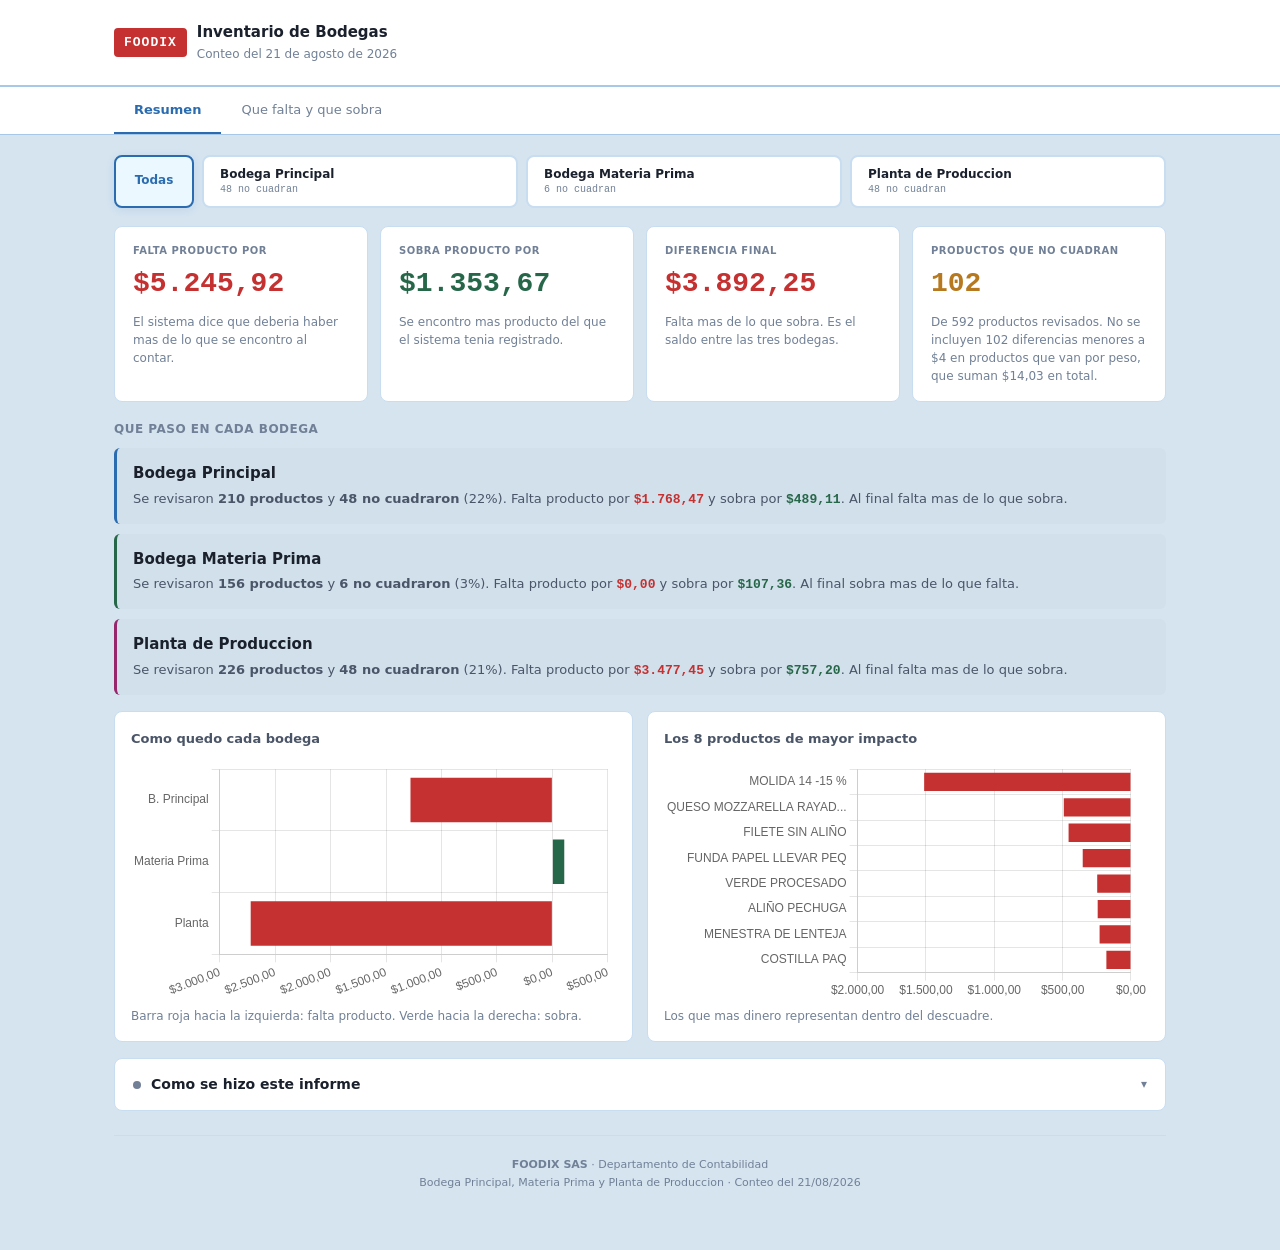
==== commit a52c25d3: "Bodegas: el filtro por bodega aplica a todo el informe Al elegir una bodega cambian tambien los tota" ====
--- a/static/informes/bodegas-21-ago-2026.html
+++ b/static/informes/bodegas-21-ago-2026.html
@@ -159,32 +159,15 @@
 <div class="main">
 <div class="tab-content active" id="tab-resumen">
 
-<div class="big">
-<div class="kpi"><div class="kpi-label">Falta producto por</div>
-<div class="kpi-val neg">$5,245.92</div>
-<div class="expl">El sistema dice que deberia haber mas de lo que se encontro al contar.</div></div>
-
-<div class="kpi"><div class="kpi-label">Sobra producto por</div>
-<div class="kpi-val pos">$1,353.67</div>
-<div class="expl">Se encontro mas producto del que el sistema tenia registrado.</div></div>
-
-<div class="kpi"><div class="kpi-label">Diferencia final</div>
-<div class="kpi-val neg">$3,892.25</div>
-<div class="expl">Falta mas de lo que sobra.
-Es el saldo entre las tres bodegas.</div></div>
-
-<div class="kpi"><div class="kpi-label">Productos que no cuadran</div>
-<div class="kpi-val" style="color:var(--yellow)">102</div>
-<div class="expl">De 592 productos revisados. No se incluyen 102 diferencias
-menores a $4 en productos que van por peso, que suman
-$14.03 en total.</div></div>
-</div>
-
-<div class="section-title">Que paso en cada bodega</div>
-<div class="bod" style="border-left-color:#2b6cb0"><div class="bod-nom">Bodega Principal</div><div class="bod-txt">Se revisaron <strong>210 productos</strong> y <strong>48 no cuadraron</strong> (22%). Falta producto por <strong class="neg">$1,768.47</strong> y sobra por <strong class="pos">$489.11</strong>. Al final falta mas de lo que sobra.</div></div><div class="bod" style="border-left-color:#276749"><div class="bod-nom">Bodega Materia Prima</div><div class="bod-txt">Se revisaron <strong>156 productos</strong> y <strong>6 no cuadraron</strong> (3%). Falta producto por <strong class="neg">$0.00</strong> y sobra por <strong class="pos">$107.36</strong>. Al final sobra mas de lo que falta.</div></div><div class="bod" style="border-left-color:#97266D"><div class="bod-nom">Planta de Produccion</div><div class="bod-txt">Se revisaron <strong>226 productos</strong> y <strong>48 no cuadraron</strong> (21%). Falta producto por <strong class="neg">$3,477.45</strong> y sobra por <strong class="pos">$757.20</strong>. Al final falta mas de lo que sobra.</div></div>
+<div class="rank-bar" id="pills"></div>
+
+<div class="big" id="kpis"></div>
+
+<div class="section-title" id="tituloBod">Que paso en cada bodega</div>
+<div id="narr"></div>
 
 <div class="chart-row" style="margin-top:16px">
-<div class="chart-card"><h3>Como quedo cada bodega</h3><canvas id="chBod"></canvas>
+<div class="chart-card"><h3 id="tChBod">Como quedo cada bodega</h3><canvas id="chBod"></canvas>
 <div class="expl">Barra roja hacia la izquierda: falta producto. Verde hacia la derecha: sobra.</div></div>
 <div class="chart-card"><h3>Los 8 productos de mayor impacto</h3><canvas id="chTop"></canvas>
 <div class="expl">Los que mas dinero representan dentro del descuadre.</div></div>
@@ -278,9 +261,100 @@
 }
 const money=v=>'$'+Math.abs(v).toLocaleString('es-EC',{minimumFractionDigits:2,maximumFractionDigits:2});
 const cant=(v,u)=>v.toLocaleString('es-EC',{maximumFractionDigits:v%1?2:0})+(u?' '+u:'');
+const UMBRAL=4.0;
+let BOD='TODOS';
+let charts={};
+
+function seleccionar(b){
+  BOD=b;
+  const sel=document.getElementById('fBod'); if(sel) sel.value=b;
+  marcarPills();
+  resumen(); pintar();
+}
+function marcarPills(){
+  document.querySelectorAll('#pills .rank-pill').forEach(p=>
+    p.classList.toggle('active', p.dataset.bod===BOD));
+}
+const deBodega=r=>BOD==='TODOS'||r.bodega===BOD;
+
+function resumen(){
+  const act=RESUMEN.filter(r=>r.estado==='completado'&&deBodega(r));
+  const rel=FILAS.filter(r=>!r.menor&&deBodega(r));
+  const men=FILAS.filter(r=>r.menor&&deBodega(r));
+  const falta=rel.filter(r=>r.valor<0).reduce((a,r)=>a-r.valor,0);
+  const sobra=rel.filter(r=>r.valor>0).reduce((a,r)=>a+r.valor,0);
+  const neto=sobra-falta;
+  const cruz=act.reduce((a,r)=>a+r.cruzados,0);
+  const alcance=BOD==='TODOS'?'entre las tres bodegas':'en esta bodega';
+
+  document.getElementById('kpis').innerHTML=`
+   <div class="kpi"><div class="kpi-label">Falta producto por</div>
+     <div class="kpi-val neg">${money(falta)}</div>
+     <div class="expl">El sistema dice que deberia haber mas de lo que se encontro al contar.</div></div>
+   <div class="kpi"><div class="kpi-label">Sobra producto por</div>
+     <div class="kpi-val pos">${money(sobra)}</div>
+     <div class="expl">Se encontro mas producto del que el sistema tenia registrado.</div></div>
+   <div class="kpi"><div class="kpi-label">Diferencia final</div>
+     <div class="kpi-val ${neto<0?'neg':'pos'}">${money(neto)}</div>
+     <div class="expl">${neto<0?'Falta mas de lo que sobra.':'Sobra mas de lo que falta.'}
+       Es el saldo ${alcance}.</div></div>
+   <div class="kpi"><div class="kpi-label">Productos que no cuadran</div>
+     <div class="kpi-val" style="color:var(--yellow)">${rel.length}</div>
+     <div class="expl">De ${cruz} productos revisados. No se incluyen ${men.length} diferencias
+       menores a $${UMBRAL.toFixed(0)} en productos que van por peso, que suman
+       ${money(men.reduce((a,r)=>a+r.valor,0))} en total.</div></div>`;
+
+  document.getElementById('tituloBod').textContent =
+    BOD==='TODOS' ? 'Que paso en cada bodega' : 'Que paso en esta bodega';
+
+  document.getElementById('narr').innerHTML=RESUMEN.filter(deBodega).map(r=>{
+    if(r.estado!=='completado') return `<div class="bod" style="border-left-color:#c53030;background:#fff5f5">
+      <div class="bod-nom">${r.nombre}</div><div class="bod-txt">No hay cruce de esta semana,
+      asi que esta bodega no se pudo revisar.</div></div>`;
+    const f=FILAS.filter(x=>x.bodega===r.bodega&&!x.menor);
+    const fa=f.filter(x=>x.valor<0).reduce((a,x)=>a-x.valor,0);
+    const so=f.filter(x=>x.valor>0).reduce((a,x)=>a+x.valor,0);
+    const nt=so-fa, pc=r.cruzados?Math.floor(f.length*100/r.cruzados):0;
+    const cierre=nt<0?'Al final falta mas de lo que sobra.'
+                :nt>0?'Al final sobra mas de lo que falta.'
+                :'Lo que falta y lo que sobra se compensan.';
+    return `<div class="bod" style="border-left-color:${r.color}">
+      <div class="bod-nom">${r.nombre}</div>
+      <div class="bod-txt">Se revisaron <strong>${r.cruzados} productos</strong> y
+      <strong>${f.length} no cuadraron</strong> (${pc}%).
+      Falta producto por <strong class="neg">${money(fa)}</strong> y
+      sobra por <strong class="pos">${money(so)}</strong>. ${cierre}</div></div>`;
+  }).join('');
+
+  graficos(act, rel);
+}
+
+function graficos(act, rel){
+  if(charts.bod) charts.bod.destroy();
+  if(charts.top) charts.top.destroy();
+  const porBod=act.map(r=>({corto:r.corto,
+    neto:FILAS.filter(x=>x.bodega===r.bodega&&!x.menor).reduce((a,x)=>a+x.valor,0)}));
+  document.getElementById('tChBod').textContent =
+    BOD==='TODOS' ? 'Como quedo cada bodega' : 'Como quedo esta bodega';
+  charts.bod=new Chart(document.getElementById('chBod'),{type:'bar',
+    data:{labels:porBod.map(r=>r.corto),datasets:[{data:porBod.map(r=>r.neto),
+      backgroundColor:porBod.map(r=>r.neto<0?'#c53030':'#276749')}]},
+    options:{indexAxis:'y',plugins:{legend:{display:false},
+      tooltip:{callbacks:{label:c=>(c.raw<0?'Falta ':'Sobra ')+money(c.raw)}}},
+      scales:{x:{ticks:{callback:v=>money(v)}}}}});
+
+  const top=[...rel].sort((a,b)=>Math.abs(b.valor)-Math.abs(a.valor)).slice(0,8);
+  charts.top=new Chart(document.getElementById('chTop'),{type:'bar',
+    data:{labels:top.map(r=>r.producto.length>22?r.producto.slice(0,22)+'...':r.producto),
+      datasets:[{data:top.map(r=>r.valor),backgroundColor:top.map(r=>r.valor<0?'#c53030':'#276749')}]},
+    options:{indexAxis:'y',plugins:{legend:{display:false},
+      tooltip:{callbacks:{label:c=>(c.raw<0?'Falta ':'Sobra ')+money(c.raw)}}},
+      scales:{x:{ticks:{callback:v=>money(v)}}}}});
+}
 
 function pintar(){
-  const b=document.getElementById('fBod').value, t=document.getElementById('fTipo').value;
+  BOD=document.getElementById('fBod').value; const b=BOD; marcarPills();
+  const t=document.getElementById('fTipo').value;
   const vm=document.getElementById('fMenor').value==='1';
   const d=FILAS.filter(r=>(vm||!r.menor)&&(b==='TODOS'||r.bodega===b)
         &&(t==='TODOS'||(t==='falta'?r.valor<0:r.valor>0)))
@@ -299,26 +373,18 @@
 }
 
 function init(){
+  document.getElementById('pills').innerHTML=
+    `<div class="rank-pill todos active" data-bod="TODOS" onclick="seleccionar('TODOS')">Todas</div>`+
+    RESUMEN.filter(r=>r.estado==='completado').map(r=>
+     `<div class="rank-pill" data-bod="${r.bodega}" onclick="seleccionar('${r.bodega}')">
+        <div class="pill-info"><div class="pill-name">${r.nombre}</div>
+        <div class="pill-stats">${r.con_dif} no cuadran</div></div></div>`).join('');
+
   const sel=document.getElementById('fBod');
   RESUMEN.filter(r=>r.estado==='completado').forEach(r=>{
     const o=document.createElement('option'); o.value=r.bodega; o.text=r.nombre; sel.add(o);
   });
-  const act=RESUMEN.filter(r=>r.estado==='completado');
-  new Chart(document.getElementById('chBod'),{type:'bar',
-    data:{labels:act.map(r=>r.corto),datasets:[{data:act.map(r=>r.neto),
-      backgroundColor:act.map(r=>r.neto<0?'#c53030':'#276749')}]},
-    options:{indexAxis:'y',plugins:{legend:{display:false},
-      tooltip:{callbacks:{label:c=>(c.raw<0?'Falta ':'Sobra ')+money(c.raw)}}},
-      scales:{x:{ticks:{callback:v=>money(v)}}}}});
-
-  const top=[...FILAS.filter(r=>!r.menor)].sort((a,b)=>Math.abs(b.valor)-Math.abs(a.valor)).slice(0,8);
-  new Chart(document.getElementById('chTop'),{type:'bar',
-    data:{labels:top.map(r=>r.producto.length>22?r.producto.slice(0,22)+'...':r.producto),
-      datasets:[{data:top.map(r=>r.valor),backgroundColor:top.map(r=>r.valor<0?'#c53030':'#276749')}]},
-    options:{indexAxis:'y',plugins:{legend:{display:false},
-      tooltip:{callbacks:{label:c=>(c.raw<0?'Falta ':'Sobra ')+money(c.raw)}}},
-      scales:{x:{ticks:{callback:v=>money(v)}}}}});
-  pintar();
+  resumen(); pintar();
 }
 init();
 
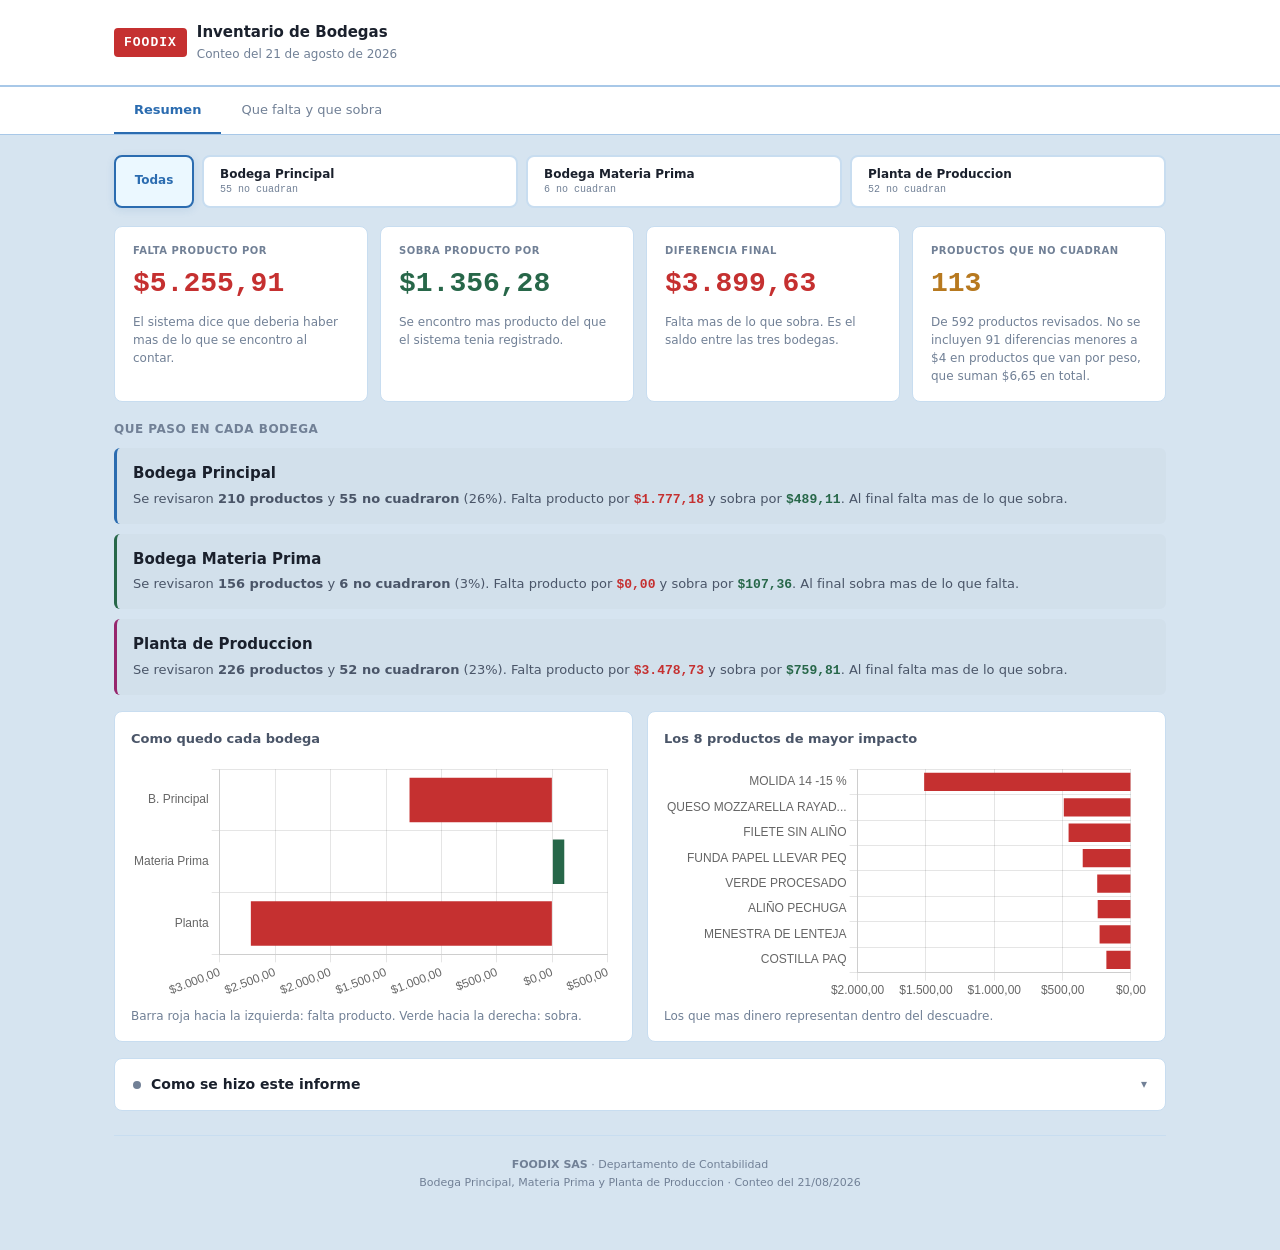
==== commit c4b2014d: "Bodegas: usar la unidad real de cada producto La unidad que trae el cruce marca casi todo como Unida" ====
--- a/static/informes/bodegas-21-ago-2026.html
+++ b/static/informes/bodegas-21-ago-2026.html
@@ -183,14 +183,14 @@
 <p>El detalle muestra la <strong>cantidad</strong> y el <strong>valor en dolares</strong> de cada
 producto. Los totales van solo en dolares: las bodegas mezclan gramos, unidades y kilos, de modo
 que las cantidades no se pueden sumar entre si.</p>
-<p>La unidad que aparece es la que trae Contifico y <strong>no siempre corresponde</strong>: hay
-productos que se manejan en gramos y figuran como unidad. Cuando una cantidad parezca desmedida,
-conviene mirar el valor en dolares, que si es confiable.</p>
+<p>La unidad de cada producto se toma de la tabla de equivalencias de conteo, que es la que dice
+como se cuenta realmente cada uno. Los productos en gramos se muestran en kilos cuando la cantidad
+lo amerita, para que se lean facil.</p>
 <p>Un producto contado en cero significa que no habia stock, de modo que cuenta como faltante
 completo.</p>
-<p>Las diferencias <strong>menores a $4 en productos que se manejan por peso</strong>
-quedan fuera de las cifras: casi siempre vienen de equivalencias o de variaciones al pesar, y no
-ameritan revision. En los productos que van <strong>por unidades si se toman en cuenta</strong>,
+<p>Las diferencias <strong>menores a $4 en productos que se pesan</strong> (gramos o
+kilos) quedan fuera de las cifras: casi siempre vienen de equivalencias o de variaciones al pesar,
+y no ameritan revision. En los productos que van <strong>por unidades si se toman en cuenta</strong>,
 por pequenas que sean. Igual se pueden ver activando la opcion en la pestana de detalle.</p>
 <p>A diferencia del informe de locales, aqui no se registran motivos: es el resultado directo
 del cruce.</p>
@@ -247,8 +247,8 @@
 </script>
 <script>
 
-const RESUMEN=[{"bodega": "bodega_principal", "nombre": "Bodega Principal", "corto": "B. Principal", "color": "#2b6cb0", "estado": "completado", "cruzados": 210, "con_dif": 48, "menores": 13, "falta": 1768.47, "sobra": 489.11, "neto": -1279.36, "corte": "2026-08-21"}, {"bodega": "materia_prima", "nombre": "Bodega Materia Prima", "corto": "Materia Prima", "color": "#276749", "estado": "completado", "cruzados": 156, "con_dif": 6, "menores": 64, "falta": 0, "sobra": 107.36, "neto": 107.36, "corte": "2026-08-21"}, {"bodega": "planta", "nombre": "Planta de Produccion", "corto": "Planta", "color": "#97266D", "estado": "completado", "cruzados": 226, "con_dif": 48, "menores": 25, "falta": 3477.45, "sobra": 757.2, "neto": -2720.25, "corte": "2026-08-24"}];
-const FILAS=[{"bodega": "materia_prima", "bodega_nombre": "Bodega Materia Prima", "producto": "CERVEZA PRODUCION", "categoria": "Bebidas alcoholicas mp", "valor": 4.34, "importancia": "media", "contado": 0.0, "sistema": -2005.0, "cantidad": 2005.0, "unidad": "u", "menor": false}, {"bodega": "materia_prima", "bodega_nombre": "Bodega Materia Prima", "producto": "COCA COLA PRODUCCIÓN", "categoria": "Bebidas", "valor": 2.44, "importancia": "media", "contado": 0.0, "sistema": -3141.0, "cantidad": 3141.0, "unidad": "u", "menor": true}, {"bodega": "materia_prima", "bodega_nombre": "Bodega Materia Prima", "producto": "TRIPOLIFOSFATO DE SODIO", "categoria": "Quimicos alimentos", "valor": 0.0, "importancia": "baja", "contado": 2078.0, "sistema": 2077.0, "cantidad": 1.0, "unidad": "u", "menor": true}, {"bodega": "materia_prima", "bodega_nombre": "Bodega Materia Prima", "producto": "ACIDO CITRICO", "categoria": "Quimicos alimentos", "valor": 0.07, "importancia": "media", "contado": 2900.0, "sistema": 2872.0, "cantidad": 28.0, "unidad": "u", "menor": true}, {"bodega": "materia_prima", "bodega_nombre": "Bodega Materia Prima", "producto": "SORBATO DE POTASIO", "categoria": "Quimicos alimentos", "valor": 0.01, "importancia": "baja", "contado": 6839.0, "sistema": 6838.0, "cantidad": 1.0, "unidad": "u", "menor": true}, {"bodega": "materia_prima", "bodega_nombre": "Bodega Materia Prima", "producto": "ANTIOXIDANTE DE PAPAS", "categoria": "Quimicos alimentos", "valor": -0.03, "importancia": "media", "contado": 13502.0, "sistema": 13508.0, "cantidad": -6.0, "unidad": "u", "menor": true}, {"bodega": "materia_prima", "bodega_nombre": "Bodega Materia Prima", "producto": "BENZOATO DE SODIO", "categoria": "Quimicos alimentos", "valor": -0.01, "importancia": "baja", "contado": 2246.0, "sistema": 2248.0, "cantidad": -2.0, "unidad": "u", "menor": true}, {"bodega": "materia_prima", "bodega_nombre": "Bodega Materia Prima", "producto": "PROPIONATO DE CALCIO", "categoria": "Quimicos alimentos", "valor": -0.01, "importancia": "baja", "contado": 4007.0, "sistema": 4009.0, "cantidad": -2.0, "unidad": "u", "menor": true}, {"bodega": "materia_prima", "bodega_nombre": "Bodega Materia Prima", "producto": "MALTODEXTRINA", "categoria": "Quimicos alimentos", "valor": -0.04, "importancia": "media", "contado": 1370.0, "sistema": 1394.0, "cantidad": -24.0, "unidad": "u", "menor": true}, {"bodega": "materia_prima", "bodega_nombre": "Bodega Materia Prima", "producto": "ABLANDADOR DE CARNE", "categoria": "Quimicos alimentos", "valor": -0.03, "importancia": "media", "contado": 6110.0, "sistema": 6121.0, "cantidad": -11.0, "unidad": "u", "menor": true}, {"bodega": "materia_prima", "bodega_nombre": "Bodega Materia Prima", "producto": "SAL", "categoria": "Condimentos y polvos", "valor": 0.29, "importancia": "baja", "contado": 37497.0, "sistema": 36877.0, "cantidad": 620.0, "unidad": "u", "menor": true}, {"bodega": "materia_prima", "bodega_nombre": "Bodega Materia Prima", "producto": "AJO EN POLVO", "categoria": "Condimentos y polvos", "valor": -0.04, "importancia": "baja", "contado": 1410.0, "sistema": 1416.0, "cantidad": -6.0, "unidad": "u", "menor": true}, {"bodega": "materia_prima", "bodega_nombre": "Bodega Materia Prima", "producto": "COMINO MOLIDO", "categoria": "Condimentos y polvos", "valor": -0.0, "importancia": "baja", "contado": 8646.0, "sistema": 8647.0, "cantidad": -1.0, "unidad": "u", "menor": true}, {"bodega": "materia_prima", "bodega_nombre": "Bodega Materia Prima", "producto": "TOMILLO", "categoria": "Condimentos y polvos", "valor": -0.1, "importancia": "baja", "contado": 2553.0, "sistema": 2561.0, "cantidad": -8.0, "unidad": "u", "menor": true}, {"bodega": "materia_prima", "bodega_nombre": "Bodega Materia Prima", "producto": "OREGANO", "categoria": "Condimentos y polvos", "valor": -0.03, "importancia": "baja", "contado": 11952.0, "sistema": 11955.0, "cantidad": -3.0, "unidad": "u", "menor": true}, {"bodega": "materia_prima", "bodega_nombre": "Bodega Materia Prima", "producto": "PIMIENTA NEGRA MOLIDA", "categoria": "Condimentos y polvos", "valor": -0.01, "importancia": "baja", "contado": 9264.0, "sistema": 9266.0, "cantidad": -2.0, "unidad": "u", "menor": true}, {"bodega": "materia_prima", "bodega_nombre": "Bodega Materia Prima", "producto": "AJONJOLI", "categoria": "Condimentos y polvos", "valor": 0.04, "importancia": "media", "contado": 2500.0, "sistema": 2492.0, "cantidad": 8.0, "unidad": "u", "menor": true}, {"bodega": "materia_prima", "bodega_nombre": "Bodega Materia Prima", "producto": "CRIOLLITA", "categoria": "Condimentos y polvos", "valor": -1.38, "importancia": "media", "contado": 11236.0, "sistema": 11372.0, "cantidad": -136.0, "unidad": "u", "menor": true}, {"bodega": "materia_prima", "bodega_nombre": "Bodega Materia Prima", "producto": "PAPRIKA", "categoria": "Condimentos y polvos", "valor": 0.01, "importancia": "baja", "contado": 1911.0, "sistema": 1910.0, "cantidad": 1.0, "unidad": "u", "menor": true}, {"bodega": "materia_prima", "bodega_nombre": "Bodega Materia Prima", "producto": "AZUCAR (QQ 50KG)", "categoria": "Condimentos y polvos", "valor": -0.02, "importancia": "media", "contado": 96213.0, "sistema": 96235.0, "cantidad": -22.0, "unidad": "u", "menor": true}, {"bodega": "materia_prima", "bodega_nombre": "Bodega Materia Prima", "producto": "HUMO", "categoria": "Condimentos y polvos", "valor": -0.02, "importancia": "baja", "contado": 4092.0, "sistema": 4094.0, "cantidad": -2.0, "unidad": "u", "menor": true}, {"bodega": "materia_prima", "bodega_nombre": "Bodega Materia Prima", "producto": "MIEL", "categoria": "Condimentos y polvos", "valor": -0.01, "importancia": "media", "contado": 49935.0, "sistema": 49938.0, "cantidad": -3.0, "unidad": "u", "menor": true}, {"bodega": "materia_prima", "bodega_nombre": "Bodega Materia Prima", "producto": "APANADO PREMIUM", "categoria": "Condimentos y polvos", "valor": 0.15, "importancia": "media", "contado": 22386.0, "sistema": 22362.0, "cantidad": 24.0, "unidad": "u", "menor": true}, {"bodega": "materia_prima", "bodega_nombre": "Bodega Materia Prima", "producto": "APANADO BROSTER", "categoria": "Condimentos y polvos", "valor": 0.01, "importancia": "media", "contado": 8869.0, "sistema": 8867.0, "cantidad": 2.0, "unidad": "u", "menor": true}, {"bodega": "materia_prima", "bodega_nombre": "Bodega Materia Prima", "producto": "PANKO", "categoria": "Condimentos y polvos", "valor": 0.0, "importancia": "media", "contado": 6495.0, "sistema": 6494.0, "cantidad": 1.0, "unidad": "u", "menor": true}, {"bodega": "materia_prima", "bodega_nombre": "Bodega Materia Prima", "producto": "HARINA", "categoria": "Condimentos y polvos", "valor": 0.02, "importancia": "media", "contado": 5600.0, "sistema": 5584.0, "cantidad": 16.0, "unidad": "u", "menor": true}, {"bodega": "materia_prima", "bodega_nombre": "Bodega Materia Prima", "producto": "CEBOLLA EN POLVO", "categoria": "Condimentos y polvos", "valor": 0.06, "importancia": "baja", "contado": 2289.0, "sistema": 2285.0, "cantidad": 4.0, "unidad": "u", "menor": true}, {"bodega": "materia_prima", "bodega_nombre": "Bodega Materia Prima", "producto": "AJINOMOTO", "categoria": "Condimentos y polvos", "valor": -0.0, "importancia": "baja", "contado": 420.0, "sistema": 422.0, "cantidad": -2.0, "unidad": "u", "menor": true}, {"bodega": "materia_prima", "bodega_nombre": "Bodega Materia Prima", "producto": "PASTA DE ACHIOTE", "categoria": "Condimentos y polvos", "valor": 1.5, "importancia": "media", "contado": 10659.0, "sistema": 10409.0, "cantidad": 250.0, "unidad": "u", "menor": true}, {"bodega": "materia_prima", "bodega_nombre": "Bodega Materia Prima", "producto": "ACHIOTE", "categoria": "Aceites y mantecas", "valor": 0.13, "importancia": "baja", "contado": 11426.0, "sistema": 11389.0, "cantidad": 37.0, "unidad": "u", "menor": true}, {"bodega": "materia_prima", "bodega_nombre": "Bodega Materia Prima", "producto": "KETCHUP", "categoria": "Salsas de fábrica", "valor": -0.08, "importancia": "media", "contado": 40921.0, "sistema": 40984.0, "cantidad": -63.0, "unidad": "u", "menor": true}, {"bodega": "materia_prima", "bodega_nombre": "Bodega Materia Prima", "producto": "MAYONESA", "categoria": "Salsas de fábrica", "valor": -0.0, "importancia": "media", "contado": 95789.0, "sistema": 95791.0, "cantidad": -2.0, "unidad": "u", "menor": true}, {"bodega": "materia_prima", "bodega_nombre": "Bodega Materia Prima", "producto": "MOSTAZA", "categoria": "Salsas de fábrica", "valor": 0.5, "importancia": "media", "contado": 23472.0, "sistema": 23294.0, "cantidad": 178.0, "unidad": "u", "menor": true}, {"bodega": "materia_prima", "bodega_nombre": "Bodega Materia Prima", "producto": "SALSA CHINA", "categoria": "Salsas de fábrica", "valor": 0.4, "importancia": "baja", "contado": 4619.0, "sistema": 4431.0, "cantidad": 188.0, "unidad": "u", "menor": true}, {"bodega": "materia_prima", "bodega_nombre": "Bodega Materia Prima", "producto": "SALSA DE TOMATE", "categoria": "Salsas de fábrica", "valor": -0.02, "importancia": "baja", "contado": 69125.0, "sistema": 69147.0, "cantidad": -22.0, "unidad": "u", "menor": true}, {"bodega": "materia_prima", "bodega_nombre": "Bodega Materia Prima", "producto": "VINAGRE", "categoria": "Salsas de fábrica", "valor": 0.03, "importancia": "baja", "contado": 39350.0, "sistema": 39316.0, "cantidad": 34.0, "unidad": "u", "menor": true}, {"bodega": "materia_prima", "bodega_nombre": "Bodega Materia Prima", "producto": "SALSA TERIYAKI", "categoria": "Salsas de fábrica", "valor": -0.0, "importancia": "media", "contado": 2409.0, "sistema": 2410.0, "cantidad": -1.0, "unidad": "u", "menor": true}, {"bodega": "materia_prima", "bodega_nombre": "Bodega Materia Prima", "producto": "SALSA INGLESA GALON", "categoria": "Salsas de fábrica", "valor": -0.12, "importancia": "baja", "contado": 19551.0, "sistema": 19598.0, "cantidad": -47.0, "unidad": "u", "menor": true}, {"bodega": "materia_prima", "bodega_nombre": "Bodega Materia Prima", "producto": "ZUMO DE LIMÓN INDUSTRIAL", "categoria": "Salsas de fábrica", "valor": 19.68, "importancia": "media", "contado": 59609.61, "sistema": 52393.83, "cantidad": 7215.78, "unidad": "u", "menor": false}, {"bodega": "materia_prima", "bodega_nombre": "Bodega Materia Prima", "producto": "BBQ FABRICA", "categoria": "Salsas de fábrica", "valor": -0.0, "importancia": "baja", "contado": 102147.0, "sistema": 102148.0, "cantidad": -1.0, "unidad": "u", "menor": true}, {"bodega": "materia_prima", "bodega_nombre": "Bodega Materia Prima", "producto": "FUNDA VACIO 12 X 17 (CHILLI)", "categoria": "Empaques produccion", "valor": 7.47, "importancia": "media", "contado": 6.0, "sistema": -243.0, "cantidad": 249.0, "unidad": "u", "menor": false}, {"bodega": "materia_prima", "bodega_nombre": "Bodega Materia Prima", "producto": "FUNDA VACIO 30 x 20 (PAN PORTOBELLO - PIÑAS)", "categoria": "Empaques produccion", "valor": 17.07, "importancia": "media", "contado": 1500.0, "sistema": 1250.0, "cantidad": 250.0, "unidad": "u", "menor": false}, {"bodega": "materia_prima", "bodega_nombre": "Bodega Materia Prima", "producto": "FUNDA GAVETA", "categoria": "Empaques produccion", "valor": 19.55, "importancia": "media", "contado": 3300.0, "sistema": 3200.0, "cantidad": 100.0, "unidad": "u", "menor": false}, {"bodega": "materia_prima", "bodega_nombre": "Bodega Materia Prima", "producto": "LAMINA BLANCA 16 X 16", "categoria": "Empaques produccion", "valor": 39.25, "importancia": "media", "contado": 3500.0, "sistema": -2872.5, "cantidad": 6372.5, "unidad": "u", "menor": false}, {"bodega": "materia_prima", "bodega_nombre": "Bodega Materia Prima", "producto": "DOSIFICACIÓN SALSA VERDE POLVO", "categoria": "Dosificaciones polvo", "valor": -0.01, "importancia": "baja", "contado": 7268.0, "sistema": 7277.0, "cantidad": -9.0, "unidad": "u", "menor": true}, {"bodega": "materia_prima", "bodega_nombre": "Bodega Materia Prima", "producto": "DOSIFICACIÓN SALSA BBQ POLVO", "categoria": "Dosificaciones polvo", "valor": -0.09, "importancia": "media", "contado": 5212.0, "sistema": 5244.0, "cantidad": -32.0, "unidad": "u", "menor": true}, {"bodega": "materia_prima", "bodega_nombre": "Bodega Materia Prima", "producto": "DOSIFICACIÓN ALIÑO ALAS POLVO", "categoria": "Dosificaciones polvo", "valor": 0.01, "importancia": "media", "contado": 9158.0, "sistema": 9155.0, "cantidad": 3.0, "unidad": "u", "menor": true}, {"bodega": "materia_prima", "bodega_nombre": "Bodega Materia Prima", "producto": "DOSIFICACIÓN ALIÑO BURGER POLVO", "categoria": "Dosificaciones polvo", "valor": -0.02, "importancia": "media", "contado": 4392.0, "sistema": 4395.0, "cantidad": -3.0, "unidad": "u", "menor": true}, {"bodega": "materia_prima", "bodega_nombre": "Bodega Materia Prima", "producto": "DOSIFICACIÓN ESTOFADO DE CARNE", "categoria": "Dosificaciones polvo", "valor": 0.0, "importancia": "media", "contado": 2367.0, "sistema": 2366.0, "cantidad": 1.0, "unidad": "u", "menor": true}, {"bodega": "materia_prima", "bodega_nombre": "Bodega Materia Prima", "producto": "DOSIFICACIÓN POLVO MOROCHOCLO", "categoria": "Dosificaciones polvo", "valor": 0.01, "importancia": "baja", "contado": 4471.0, "sistema": 4468.0, "cantidad": 3.0, "unidad": "u", "menor": true}, {"bodega": "materia_prima", "bodega_nombre": "Bodega Materia Prima", "producto": "DOSIFICACIÓN ALIÑO CARNES", "categoria": "Dosificaciones polvo", "valor": 0.01, "importancia": "media", "contado": 12285.0, "sistema": 12281.0, "cantidad": 4.0, "unidad": "u", "menor": true}, {"bodega": "materia_prima", "bodega_nombre": "Bodega Materia Prima", "producto": "DOSIFICACIÓN POLVO MENESTRAS", "categoria": "Dosificaciones polvo", "valor": 0.01, "importancia": "media", "contado": 7795.0, "sistema": 7792.0, "cantidad": 3.0, "unidad": "u", "menor": true}, {"bodega": "materia_prima", "bodega_nombre": "Bodega Materia Prima", "producto": "LENTEJA", "categoria": "Granos y cereales", "valor": -0.37, "importancia": "media", "contado": 67550.0, "sistema": 67700.0, "cantidad": -150.0, "unidad": "u", "menor": true}, {"bodega": "materia_prima", "bodega_nombre": "Bodega Materia Prima", "producto": "FREJOL", "categoria": "Granos y cereales", "valor": -0.93, "importancia": "media", "contado": 78950.0, "sistema": 79300.0, "cantidad": -350.0, "unidad": "u", "menor": true}, {"bodega": "materia_prima", "bodega_nombre": "Bodega Materia Prima", "producto": "ALAS CRUDAS", "categoria": "Cárnicos materia prima", "valor": -0.05, "importancia": "alta", "contado": 0.0, "sistema": 10.0, "cantidad": -10.0, "unidad": "u", "menor": true}, {"bodega": "materia_prima", "bodega_nombre": "Bodega Materia Prima", "producto": "MOLIDA 14 -15 %", "categoria": "Cárnicos materia prima", "valor": 0.17, "importancia": "alta", "contado": 361864.0, "sistema": 361825.0, "cantidad": 39.0, "unidad": "u", "menor": true}, {"bodega": "materia_prima", "bodega_nombre": "Bodega Materia Prima", "producto": "GRASA DE CERDO", "categoria": "Cárnicos materia prima", "valor": 0.57, "importancia": "alta", "contado": 138320.0, "sistema": 138120.0, "cantidad": 200.0, "unidad": "u", "menor": true}, {"bodega": "materia_prima", "bodega_nombre": "Bodega Materia Prima", "producto": "AJI SECO", "categoria": "Verduras", "valor": 0.04, "importancia": "media", "contado": 1546.0, "sistema": 1544.0, "cantidad": 2.0, "unidad": "u", "menor": true}, {"bodega": "materia_prima", "bodega_nombre": "Bodega Materia Prima", "producto": "AJO", "categoria": "Verduras", "valor": 3.47, "importancia": "media", "contado": 16950.0, "sistema": 15792.0, "cantidad": 1158.0, "unidad": "u", "menor": true}, {"bodega": "materia_prima", "bodega_nombre": "Bodega Materia Prima", "producto": "ALBAHACA", "categoria": "Verduras", "valor": 0.15, "importancia": "media", "contado": 0.0, "sistema": -50.0, "cantidad": 50.0, "unidad": "u", "menor": true}, {"bodega": "materia_prima", "bodega_nombre": "Bodega Materia Prima", "producto": "CULANTRO", "categoria": "Verduras", "valor": -0.01, "importancia": "media", "contado": 4150.0, "sistema": 4160.0, "cantidad": -10.0, "unidad": "u", "menor": true}, {"bodega": "materia_prima", "bodega_nombre": "Bodega Materia Prima", "producto": "JENGIBRE", "categoria": "Verduras", "valor": -0.02, "importancia": "media", "contado": 1414.0, "sistema": 1422.0, "cantidad": -8.0, "unidad": "u", "menor": true}, {"bodega": "materia_prima", "bodega_nombre": "Bodega Materia Prima", "producto": "MADURO MP", "categoria": "Verduras", "valor": -0.17, "importancia": "media", "contado": 197850.0, "sistema": 198150.0, "cantidad": -300.0, "unidad": "u", "menor": true}, {"bodega": "materia_prima", "bodega_nombre": "Bodega Materia Prima", "producto": "AJI CRIOLLO", "categoria": "Verduras", "valor": 0.02, "importancia": "media", "contado": 2165.0, "sistema": 2161.0, "cantidad": 4.0, "unidad": "u", "menor": true}, {"bodega": "materia_prima", "bodega_nombre": "Bodega Materia Prima", "producto": "PEREJIL", "categoria": "Verduras", "valor": -0.05, "importancia": "media", "contado": 2350.0, "sistema": 2400.0, "cantidad": -50.0, "unidad": "u", "menor": true}, {"bodega": "materia_prima", "bodega_nombre": "Bodega Materia Prima", "producto": "YUCA", "categoria": "Verduras", "valor": 0.0, "importancia": "media", "contado": 0.0, "sistema": -4.0, "cantidad": 4.0, "unidad": "u", "menor": true}, {"bodega": "materia_prima", "bodega_nombre": "Bodega Materia Prima", "producto": "CILANTRO HOJUELA", "categoria": "Verduras", "valor": 0.03, "importancia": "media", "contado": 2819.0, "sistema": 2816.0, "cantidad": 3.0, "unidad": "u", "menor": true}, {"bodega": "materia_prima", "bodega_nombre": "Bodega Materia Prima", "producto": "QUESO CHEDDAR", "categoria": "Ovo-lacteos", "valor": 0.0, "importancia": "media", "contado": 3278.0, "sistema": 0.0, "cantidad": 3278.0, "unidad": "u", "menor": true}, {"bodega": "materia_prima", "bodega_nombre": "Bodega Materia Prima", "producto": "QUESO CREMA TONI", "categoria": "Ovo-lacteos", "valor": 0.01, "importancia": "media", "contado": 226.0, "sistema": 224.0, "cantidad": 2.0, "unidad": "u", "menor": true}, {"bodega": "materia_prima", "bodega_nombre": "Bodega Materia Prima", "producto": "CREMA DE LECHE", "categoria": "Ovo-lacteos", "valor": -3.22, "importancia": "alta", "contado": 73549.0, "sistema": 74480.0, "cantidad": -931.0, "unidad": "u", "menor": true}, {"bodega": "bodega_principal", "bodega_nombre": "Bodega Principal", "producto": "MANTEQUILLA NATURAL", "categoria": "Aceites y mantecas", "valor": 63.0, "importancia": "baja", "contado": 2400.0, "sistema": -7200.0, "cantidad": 9600.0, "unidad": "u", "menor": false}, {"bodega": "bodega_principal", "bodega_nombre": "Bodega Principal", "producto": "TAJIN", "categoria": "Condimentos y polvos", "valor": 4.75, "importancia": "baja", "contado": 1500.0, "sistema": 1250.0, "cantidad": 250.0, "unidad": "u", "menor": false}, {"bodega": "bodega_principal", "bodega_nombre": "Bodega Principal", "producto": "VERDE PROCESADO", "categoria": "Congelados procesados en bodega", "valor": 0.0, "importancia": "alta", "contado": 103.07, "sistema": 103.07, "cantidad": 0.0, "unidad": "u", "menor": false}, {"bodega": "bodega_principal", "bodega_nombre": "Bodega Principal", "producto": "YUCA PROCESADA", "categoria": "Congelados procesados en bodega", "valor": 8.42, "importancia": "media", "contado": 58700.0, "sistema": 50700.0, "cantidad": 8000.0, "unidad": "u", "menor": false}, {"bodega": "bodega_principal", "bodega_nombre": "Bodega Principal", "producto": "SAL ESPECIAL PAPAS", "categoria": "Condimentos procesados", "valor": -1.9, "importancia": "media", "contado": 13963.0, "sistema": 15463.0, "cantidad": -1500.0, "unidad": "u", "menor": true}, {"bodega": "bodega_principal", "bodega_nombre": "Bodega Principal", "producto": "SAL AHUMADA", "categoria": "Condimentos procesados", "valor": -0.49, "importancia": "media", "contado": 4870.0, "sistema": 5000.0, "cantidad": -130.0, "unidad": "u", "menor": true}, {"bodega": "bodega_principal", "bodega_nombre": "Bodega Principal", "producto": "CHULETA PAQ", "categoria": "Cárnicos procesados en bodega", "valor": 49.03, "importancia": "alta", "contado": 290.0, "sistema": 226.0, "cantidad": 64.0, "unidad": "u", "menor": false}, {"bodega": "bodega_principal", "bodega_nombre": "Bodega Principal", "producto": "FILETE DE PECHUGA", "categoria": "Cárnicos procesados en bodega", "valor": 2.0, "importancia": "alta", "contado": 0.0, "sistema": -1.0, "cantidad": 1.0, "unidad": "u", "menor": false}, {"bodega": "bodega_principal", "bodega_nombre": "Bodega Principal", "producto": "FILETE DE CARNE", "categoria": "Cárnicos procesados en bodega", "valor": 17.66, "importancia": "alta", "contado": 1574.0, "sistema": 1554.0, "cantidad": 20.0, "unidad": "u", "menor": false}, {"bodega": "bodega_principal", "bodega_nombre": "Bodega Principal", "producto": "COSTILLA PAQ", "categoria": "Cárnicos procesados en bodega", "valor": -50.63, "importancia": "alta", "contado": 75.0, "sistema": 84.0, "cantidad": -9.0, "unidad": "u", "menor": false}, {"bodega": "bodega_principal", "bodega_nombre": "Bodega Principal", "producto": "TAPAS SALSERO NEGRO 2 ONZ", "categoria": "Descartables de alimentacion", "valor": -1.28, "importancia": "baja", "contado": 5500.0, "sistema": 5600.0, "cantidad": -100.0, "unidad": "u", "menor": true}, {"bodega": "bodega_principal", "bodega_nombre": "Bodega Principal", "producto": "SERVILLETAS", "categoria": "Descartables de alimentacion", "valor": -20.13, "importancia": "baja", "contado": 288.0, "sistema": 323.0, "cantidad": -35.0, "unidad": "u", "menor": false}, {"bodega": "bodega_principal", "bodega_nombre": "Bodega Principal", "producto": "TENEDORES NEGROS", "categoria": "Descartables de alimentacion", "valor": -1.43, "importancia": "baja", "contado": 2100.0, "sistema": 2200.0, "cantidad": -100.0, "unidad": "u", "menor": true}, {"bodega": "bodega_principal", "bodega_nombre": "Bodega Principal", "producto": "CUCHARAS NEGRAS", "categoria": "Descartables de alimentacion", "valor": -0.81, "importancia": "baja", "contado": 2400.0, "sistema": 2450.0, "cantidad": -50.0, "unidad": "u", "menor": true}, {"bodega": "bodega_principal", "bodega_nombre": "Bodega Principal", "producto": "BOTELLA Y TAPA BEBIDAS", "categoria": "Descartables de alimentacion", "valor": -49.95, "importancia": "media", "contado": 1472.0, "sistema": 2206.0, "cantidad": -734.0, "unidad": "u", "menor": false}, {"bodega": "bodega_principal", "bodega_nombre": "Bodega Principal", "producto": "FUNDA BLANCA LLEVAR GRANDE", "categoria": "Descartables de alimentacion", "valor": -2.72, "importancia": "baja", "contado": 7.0, "sistema": 8.0, "cantidad": -1.0, "unidad": "u", "menor": false}, {"bodega": "bodega_principal", "bodega_nombre": "Bodega Principal", "producto": "FUNDA PAPEL LLEVAR GRANDE", "categoria": "Descartables de alimentacion", "valor": -62.48, "importancia": "media", "contado": 5125.0, "sistema": 5461.0, "cantidad": -336.0, "unidad": "u", "menor": false}, {"bodega": "bodega_principal", "bodega_nombre": "Bodega Principal", "producto": "FUNDA PAPEL LLEVAR PEQ", "categoria": "Descartables de alimentacion", "valor": -353.07, "importancia": "media", "contado": 3250.0, "sistema": 5818.0, "cantidad": -2568.0, "unidad": "u", "menor": false}, {"bodega": "bodega_principal", "bodega_nombre": "Bodega Principal", "producto": "PAPEL BANDEJA", "categoria": "Descartables de alimentacion", "valor": 25.23, "importancia": "media", "contado": 4000.0, "sistema": 2999.0, "cantidad": 1001.0, "unidad": "u", "menor": false}, {"bodega": "bodega_principal", "bodega_nombre": "Bodega Principal", "producto": "TAPA VASOS MILKSHAKE 21 ONZ", "categoria": "Descartables de alimentacion", "valor": 12.0, "importancia": "baja", "contado": 400.0, "sistema": 200.0, "cantidad": 200.0, "unidad": "u", "menor": false}, {"bodega": "bodega_principal", "bodega_nombre": "Bodega Principal", "producto": "TAPA TARRINA NEGRA ENSALADA", "categoria": "Descartables de alimentacion", "valor": 8.8, "importancia": "baja", "contado": 400.0, "sistema": 350.0, "cantidad": 50.0, "unidad": "u", "menor": false}, {"bodega": "bodega_principal", "bodega_nombre": "Bodega Principal", "producto": "CUCHILLOS NEGROS", "categoria": "Descartables de alimentacion", "valor": -1.4, "importancia": "baja", "contado": 1750.0, "sistema": 1848.0, "cantidad": -98.0, "unidad": "u", "menor": true}, {"bodega": "bodega_principal", "bodega_nombre": "Bodega Principal", "producto": "VASO LISO 12 ONZ", "categoria": "Descartables de alimentacion", "valor": 6.6, "importancia": "media", "contado": 2550.0, "sistema": 2450.0, "cantidad": 100.0, "unidad": "u", "menor": false}, {"bodega": "bodega_principal", "bodega_nombre": "Bodega Principal", "producto": "SALSERO CON TAPA 1/2 ONZ", "categoria": "Descartables de alimentacion", "valor": -63.87, "importancia": "baja", "contado": 7400.0, "sistema": 12400.0, "cantidad": -5000.0, "unidad": "u", "menor": false}, {"bodega": "bodega_principal", "bodega_nombre": "Bodega Principal", "producto": "RECIPIENTE PICADAS", "categoria": "Descartables de alimentacion", "valor": -26.4, "importancia": "baja", "contado": 150.0, "sistema": 300.0, "cantidad": -150.0, "unidad": "u", "menor": false}, {"bodega": "bodega_principal", "bodega_nombre": "Bodega Principal", "producto": "GUANTES NITRILO M", "categoria": "Descartables de limpieza", "valor": -21.8, "importancia": "baja", "contado": 11.0, "sistema": 16.0, "cantidad": -5.0, "unidad": "u", "menor": false}, {"bodega": "bodega_principal", "bodega_nombre": "Bodega Principal", "producto": "COFIAS TIPO ORUGA", "categoria": "Descartables de limpieza", "valor": 4.8, "importancia": "baja", "contado": 600.0, "sistema": 500.0, "cantidad": 100.0, "unidad": "u", "menor": false}, {"bodega": "bodega_principal", "bodega_nombre": "Bodega Principal", "producto": "FUNDA BASURA GRANDE 46X34", "categoria": "Descartables de limpieza", "valor": -10.09, "importancia": "baja", "contado": 350.0, "sistema": 410.0, "cantidad": -60.0, "unidad": "u", "menor": false}, {"bodega": "bodega_principal", "bodega_nombre": "Bodega Principal", "producto": "FUNDA BASURA MEDIANA 35X30", "categoria": "Descartables de limpieza", "valor": 53.34, "importancia": "baja", "contado": 390.0, "sistema": 155.0, "cantidad": 235.0, "unidad": "u", "menor": false}, {"bodega": "bodega_principal", "bodega_nombre": "Bodega Principal", "producto": "FUNDA BASURA PEQUEÑA", "categoria": "Descartables de limpieza", "valor": -0.84, "importancia": "baja", "contado": 60.0, "sistema": 80.0, "cantidad": -20.0, "unidad": "u", "menor": true}, {"bodega": "bodega_principal", "bodega_nombre": "Bodega Principal", "producto": "MASCARILLA QUIRURGICA", "categoria": "Descartables de limpieza", "valor": 5.32, "importancia": "baja", "contado": 4.0, "sistema": -94.0, "cantidad": 98.0, "unidad": "u", "menor": false}, {"bodega": "bodega_principal", "bodega_nombre": "Bodega Principal", "producto": "GALLETA DE PERRO PAQ", "categoria": "Menú perro mp", "valor": 0.0, "importancia": "media", "contado": 63.0, "sistema": 6.0, "cantidad": 57.0, "unidad": "u", "menor": true}, {"bodega": "bodega_principal", "bodega_nombre": "Bodega Principal", "producto": "CREMA DE COCO", "categoria": "Dulce", "valor": -2.95, "importancia": "media", "contado": 0.0, "sistema": 400.0, "cantidad": -400.0, "unidad": "u", "menor": true}, {"bodega": "bodega_principal", "bodega_nombre": "Bodega Principal", "producto": "HUEVO KINDER", "categoria": "Dulce", "valor": -3.25, "importancia": "media", "contado": 78.0, "sistema": 81.0, "cantidad": -3.0, "unidad": "u", "menor": false}, {"bodega": "bodega_principal", "bodega_nombre": "Bodega Principal", "producto": "FRUTILLA PORCIONADA PAQ", "categoria": "Frutas", "valor": 5.61, "importancia": "media", "contado": 157.0, "sistema": 139.0, "cantidad": 18.0, "unidad": "u", "menor": false}, {"bodega": "bodega_principal", "bodega_nombre": "Bodega Principal", "producto": "CEPILLOS PARRILLA", "categoria": "Herramientas de limpieza", "valor": -1.37, "importancia": "baja", "contado": 4.0, "sistema": 5.0, "cantidad": -1.0, "unidad": "u", "menor": false}, {"bodega": "bodega_principal", "bodega_nombre": "Bodega Principal", "producto": "ESPONJA ALAMBRE", "categoria": "Herramientas de limpieza", "valor": -1.36, "importancia": "baja", "contado": 22.0, "sistema": 25.0, "cantidad": -3.0, "unidad": "u", "menor": false}, {"bodega": "bodega_principal", "bodega_nombre": "Bodega Principal", "producto": "ESPONJA PLATOS", "categoria": "Herramientas de limpieza", "valor": -1.61, "importancia": "baja", "contado": 15.0, "sistema": 18.0, "cantidad": -3.0, "unidad": "u", "menor": false}, {"bodega": "bodega_principal", "bodega_nombre": "Bodega Principal", "producto": "TRAPOS MULTIUSOS", "categoria": "Herramientas de limpieza", "valor": -9.72, "importancia": "baja", "contado": 35.0, "sistema": 44.0, "cantidad": -9.0, "unidad": "u", "menor": false}, {"bodega": "bodega_principal", "bodega_nombre": "Bodega Principal", "producto": "TRAPO FIELTRO COPAS", "categoria": "Herramientas de limpieza", "valor": -87.99, "importancia": "baja", "contado": 6.0, "sistema": 210.0, "cantidad": -204.0, "unidad": "u", "menor": false}, {"bodega": "bodega_principal", "bodega_nombre": "Bodega Principal", "producto": "QUESO AMERICANO", "categoria": "Ovo-lacteos", "valor": -147.23, "importancia": "alta", "contado": 5200.0, "sistema": 6465.0, "cantidad": -1265.0, "unidad": "u", "menor": false}, {"bodega": "bodega_principal", "bodega_nombre": "Bodega Principal", "producto": "QUESO MOZZARELLA RAYADO", "categoria": "Ovo-lacteos", "valor": -491.48, "importancia": "alta", "contado": 0.0, "sistema": 69762.5, "cantidad": -69762.5, "unidad": "u", "menor": false}, {"bodega": "bodega_principal", "bodega_nombre": "Bodega Principal", "producto": "LOMO DE CERDO", "categoria": "Cárnicos materia prima", "valor": -128.38, "importancia": "alta", "contado": 0.0, "sistema": 30200.0, "cantidad": -30200.0, "unidad": "u", "menor": false}, {"bodega": "bodega_principal", "bodega_nombre": "Bodega Principal", "producto": "MANÍ SALADO", "categoria": "Panaderia y snack", "valor": -0.26, "importancia": "baja", "contado": 7950.0, "sistema": 8000.0, "cantidad": -50.0, "unidad": "u", "menor": true}, {"bodega": "bodega_principal", "bodega_nombre": "Bodega Principal", "producto": "CLORO", "categoria": "Quimicos de limpieza", "valor": -3.4, "importancia": "baja", "contado": 1.0, "sistema": 2.0, "cantidad": -1.0, "unidad": "u", "menor": false}, {"bodega": "bodega_principal", "bodega_nombre": "Bodega Principal", "producto": "LAVAVAJILLA CONCENTRADO GALÓN", "categoria": "Quimicos de limpieza", "valor": -38.16, "importancia": "media", "contado": 46.0, "sistema": 51.0, "cantidad": -5.0, "unidad": "u", "menor": false}, {"bodega": "bodega_principal", "bodega_nombre": "Bodega Principal", "producto": "ISO GRILL GALON", "categoria": "Quimicos de limpieza", "valor": -6.9, "importancia": "baja", "contado": 33.0, "sistema": 34.0, "cantidad": -1.0, "unidad": "u", "menor": false}, {"bodega": "bodega_principal", "bodega_nombre": "Bodega Principal", "producto": "TORNADO", "categoria": "Quimicos de limpieza", "valor": -9.5, "importancia": "baja", "contado": 1.0, "sistema": 2.0, "cantidad": -1.0, "unidad": "u", "menor": false}, {"bodega": "bodega_principal", "bodega_nombre": "Bodega Principal", "producto": "VINAGRETA CESAR", "categoria": "Salsas de fábrica", "valor": 15.51, "importancia": "media", "contado": 0.0, "sistema": -3381.0, "cantidad": 3381.0, "unidad": "u", "menor": false}, {"bodega": "bodega_principal", "bodega_nombre": "Bodega Principal", "producto": "SALSA DE QUESO", "categoria": "Salsas de fábrica", "valor": 0.01, "importancia": "media", "contado": 51220.0, "sistema": 51219.0, "cantidad": 1.0, "unidad": "u", "menor": true}, {"bodega": "bodega_principal", "bodega_nombre": "Bodega Principal", "producto": "SACHET DE KETCHUP", "categoria": "Salsas de fábrica", "valor": -145.0, "importancia": "baja", "contado": 10500.0, "sistema": 20500.0, "cantidad": -10000.0, "unidad": "u", "menor": false}, {"bodega": "bodega_principal", "bodega_nombre": "Bodega Principal", "producto": "MERMELADA DE ARANDANO", "categoria": "Salsas de fábrica", "valor": 126.69, "importancia": "media", "contado": 17760.0, "sistema": 4576.0, "cantidad": 13184.0, "unidad": "u", "menor": false}, {"bodega": "bodega_principal", "bodega_nombre": "Bodega Principal", "producto": "SALSA VERDE", "categoria": "Salsas procesadas en bodega", "valor": 6.7, "importancia": "alta", "contado": 83000.0, "sistema": 79000.0, "cantidad": 4000.0, "unidad": "u", "menor": false}, {"bodega": "bodega_principal", "bodega_nombre": "Bodega Principal", "producto": "AJÍ ARTESANAL", "categoria": "Salsas procesadas en bodega", "valor": -0.01, "importancia": "alta", "contado": 87000.0, "sistema": 87003.0, "cantidad": -3.0, "unidad": "u", "menor": true}, {"bodega": "bodega_principal", "bodega_nombre": "Bodega Principal", "producto": "BBQ", "categoria": "Salsas procesadas en bodega", "valor": 50.74, "importancia": "media", "contado": 68000.0, "sistema": 20000.0, "cantidad": 48000.0, "unidad": "u", "menor": false}, {"bodega": "bodega_principal", "bodega_nombre": "Bodega Principal", "producto": "JACK DANIEL PARA ALITAS", "categoria": "Salsas procesadas en bodega", "valor": -26.02, "importancia": "media", "contado": 27.22, "sistema": 19228.0, "cantidad": -19200.78, "unidad": "u", "menor": false}, {"bodega": "bodega_principal", "bodega_nombre": "Bodega Principal", "producto": "FRITADA PAQ", "categoria": "Cárnicos procesados en bodega", "valor": 2.33, "importancia": "alta", "contado": 234.0, "sistema": 231.0, "cantidad": 3.0, "unidad": "u", "menor": false}, {"bodega": "bodega_principal", "bodega_nombre": "Bodega Principal", "producto": "SALSA SMASH FILL", "categoria": "Salsas procesadas en bodega", "valor": 12.82, "importancia": "media", "contado": 0.0, "sistema": -6399.0, "cantidad": 6399.0, "unidad": "u", "menor": false}, {"bodega": "bodega_principal", "bodega_nombre": "Bodega Principal", "producto": "SALSA PREGO CON TRUFA", "categoria": "Salsas procesadas en bodega", "valor": -0.83, "importancia": "media", "contado": 10740.0, "sistema": 10970.0, "cantidad": -230.0, "unidad": "u", "menor": true}, {"bodega": "bodega_principal", "bodega_nombre": "Bodega Principal", "producto": "ZUMO DE FRESA", "categoria": "Zumos procesados", "valor": 7.76, "importancia": "alta", "contado": 175440.0, "sistema": 170280.0, "cantidad": 5160.0, "unidad": "u", "menor": false}, {"bodega": "bodega_principal", "bodega_nombre": "Bodega Principal", "producto": "CERDO DESMECHADO", "categoria": "Cárnicos procesados en bodega", "valor": -5.96, "importancia": "alta", "contado": 30.77, "sistema": 217.71, "cantidad": -186.94, "unidad": "u", "menor": false}, {"bodega": "planta", "bodega_nombre": "Planta de Produccion", "producto": "VERDE PROCESADO", "categoria": "Congelados procesados en bodega", "valor": -247.07, "importancia": "alta", "contado": 0.0, "sistema": 263.58, "cantidad": -263.58, "unidad": "u", "menor": false}, {"bodega": "planta", "bodega_nombre": "Planta de Produccion", "producto": "MAQUEÑO PROCESADO", "categoria": "Congelados procesados en bodega", "valor": 133.84, "importancia": "alta", "contado": 0.0, "sistema": -101700.0, "cantidad": 101700.0, "unidad": "u", "menor": false}, {"bodega": "planta", "bodega_nombre": "Planta de Produccion", "producto": "MADURO PROCESADO", "categoria": "Congelados procesados en bodega", "valor": -4.79, "importancia": "alta", "contado": 0.0, "sistema": 4740.0, "cantidad": -4740.0, "unidad": "u", "menor": false}, {"bodega": "planta", "bodega_nombre": "Planta de Produccion", "producto": "PATACONES PAQ", "categoria": "Congelados procesados en bodega", "valor": 78.97, "importancia": "alta", "contado": 49.5, "sistema": -32.5, "cantidad": 82.0, "unidad": "u", "menor": false}, {"bodega": "planta", "bodega_nombre": "Planta de Produccion", "producto": "HAMBURGUESA", "categoria": "Cárnicos procesados en bodega", "valor": 27.98, "importancia": "alta", "contado": 0.0, "sistema": -46.84, "cantidad": 46.84, "unidad": "u", "menor": false}, {"bodega": "planta", "bodega_nombre": "Planta de Produccion", "producto": "HAMBURGUESA SMASH", "categoria": "Cárnicos procesados en bodega", "valor": 6.22, "importancia": "alta", "contado": 0.0, "sistema": -10.0, "cantidad": 10.0, "unidad": "u", "menor": false}, {"bodega": "planta", "bodega_nombre": "Planta de Produccion", "producto": "CERDO ALIÑADO", "categoria": "Cárnicos procesados en bodega", "valor": 0.15, "importancia": "alta", "contado": 0.0, "sistema": -55.0, "cantidad": 55.0, "unidad": "u", "menor": true}, {"bodega": "planta", "bodega_nombre": "Planta de Produccion", "producto": "COSTILLA PAQ", "categoria": "Cárnicos procesados en bodega", "valor": -180.01, "importancia": "alta", "contado": 0.0, "sistema": 32.0, "cantidad": -32.0, "unidad": "u", "menor": false}, {"bodega": "planta", "bodega_nombre": "Planta de Produccion", "producto": "FRITADA PAQ", "categoria": "Cárnicos procesados en bodega", "valor": -3.11, "importancia": "alta", "contado": 0.0, "sistema": 4.0, "cantidad": -4.0, "unidad": "u", "menor": false}, {"bodega": "planta", "bodega_nombre": "Planta de Produccion", "producto": "HUEVOS", "categoria": "Ovo-lacteos", "valor": -7.91, "importancia": "alta", "contado": 0.0, "sistema": 68.0, "cantidad": -68.0, "unidad": "u", "menor": false}, {"bodega": "planta", "bodega_nombre": "Planta de Produccion", "producto": "MOLIDA 14 -15 %", "categoria": "Cárnicos materia prima", "valor": -1513.1, "importancia": "alta", "contado": 0.0, "sistema": 338500.0, "cantidad": -338500.0, "unidad": "u", "menor": false}, {"bodega": "planta", "bodega_nombre": "Planta de Produccion", "producto": "LOMO FINO", "categoria": "Cárnicos materia prima", "valor": 0.58, "importancia": "alta", "contado": 0.0, "sistema": -35.0, "cantidad": 35.0, "unidad": "u", "menor": true}, {"bodega": "planta", "bodega_nombre": "Planta de Produccion", "producto": "MERMA CHULETA", "categoria": "Cárnicos materia prima", "valor": 0.0, "importancia": "alta", "contado": 0.0, "sistema": -61750.0, "cantidad": 61750.0, "unidad": "u", "menor": true}, {"bodega": "planta", "bodega_nombre": "Planta de Produccion", "producto": "FILETE SIN ALIÑO", "categoria": "Cárnicos materia prima", "valor": -456.5, "importancia": "alta", "contado": 0.0, "sistema": 552.0, "cantidad": -552.0, "unidad": "u", "menor": false}, {"bodega": "planta", "bodega_nombre": "Planta de Produccion", "producto": "MERMA CORTES", "categoria": "Cárnicos materia prima", "valor": -135.35, "importancia": "alta", "contado": 5.94, "sistema": 5938.0, "cantidad": -5932.06, "unidad": "g", "menor": false}, {"bodega": "planta", "bodega_nombre": "Planta de Produccion", "producto": "ZUMO DE LIMON EN PROCESO", "categoria": "Zumos en proceso", "valor": 40.54, "importancia": "alta", "contado": 46100.0, "sistema": 29007.0, "cantidad": 17093.0, "unidad": "u", "menor": false}, {"bodega": "planta", "bodega_nombre": "Planta de Produccion", "producto": "ALIÑO DE CERDO", "categoria": "Aliños", "valor": -5.03, "importancia": "media", "contado": 0.0, "sistema": 7390.0, "cantidad": -7390.0, "unidad": "u", "menor": false}, {"bodega": "planta", "bodega_nombre": "Planta de Produccion", "producto": "ALIÑO CARNES SANTO", "categoria": "Aliños", "valor": 69.06, "importancia": "media", "contado": 49900.0, "sistema": -6618.0, "cantidad": 56518.0, "unidad": "u", "menor": false}, {"bodega": "planta", "bodega_nombre": "Planta de Produccion", "producto": "ALIÑO PECHUGA", "categoria": "Aliños", "valor": -243.57, "importancia": "media", "contado": 40000.0, "sistema": 179900.0, "cantidad": -139900.0, "unidad": "u", "menor": false}, {"bodega": "planta", "bodega_nombre": "Planta de Produccion", "producto": "ACEITE BIDON", "categoria": "Aceites y mantecas", "valor": 121.48, "importancia": "media", "contado": 0.0, "sistema": -3.66, "cantidad": 3.66, "unidad": "u", "menor": false}, {"bodega": "planta", "bodega_nombre": "Planta de Produccion", "producto": "MANTEQUILLA", "categoria": "Aceites y mantecas", "valor": 0.22, "importancia": "media", "contado": 0.0, "sistema": -120.0, "cantidad": 120.0, "unidad": "u", "menor": true}, {"bodega": "planta", "bodega_nombre": "Planta de Produccion", "producto": "APANADURA PORTOBELLO PROCESADO", "categoria": "Apanaduras", "valor": 16.2, "importancia": "media", "contado": 0.0, "sistema": -3458.0, "cantidad": 3458.0, "unidad": "u", "menor": false}, {"bodega": "planta", "bodega_nombre": "Planta de Produccion", "producto": "AZUCAR (QQ 50KG)", "categoria": "Condimentos y polvos", "valor": 3.43, "importancia": "media", "contado": 0.0, "sistema": -3500.0, "cantidad": 3500.0, "unidad": "u", "menor": true}, {"bodega": "planta", "bodega_nombre": "Planta de Produccion", "producto": "HARINA", "categoria": "Condimentos y polvos", "valor": 2.59, "importancia": "media", "contado": 0.0, "sistema": -2560.0, "cantidad": 2560.0, "unidad": "u", "menor": true}, {"bodega": "planta", "bodega_nombre": "Planta de Produccion", "producto": "PASTA DE ACHIOTE", "categoria": "Condimentos y polvos", "valor": -7.48, "importancia": "media", "contado": 0.0, "sistema": 1245.0, "cantidad": -1245.0, "unidad": "u", "menor": false}, {"bodega": "planta", "bodega_nombre": "Planta de Produccion", "producto": "PATACONES CONGELADOS", "categoria": "Congelados procesados en bodega", "valor": -80.11, "importancia": "media", "contado": 0.0, "sistema": 41000.0, "cantidad": -41000.0, "unidad": "u", "menor": false}, {"bodega": "planta", "bodega_nombre": "Planta de Produccion", "producto": "SAL AHUMADA", "categoria": "Condimentos procesados", "valor": 0.49, "importancia": "media", "contado": 0.0, "sistema": -130.0, "cantidad": 130.0, "unidad": "u", "menor": true}, {"bodega": "planta", "bodega_nombre": "Planta de Produccion", "producto": "PIÑA CONGELADA", "categoria": "Congelados en proceso", "valor": 24.17, "importancia": "media", "contado": 22850.0, "sistema": -3912.0, "cantidad": 26762.0, "unidad": "u", "menor": false}, {"bodega": "planta", "bodega_nombre": "Planta de Produccion", "producto": "FUNDA BLANCA HAMBURGUESA 7X6", "categoria": "Empaques produccion", "valor": -0.09, "importancia": "media", "contado": 3.8, "sistema": 3.91, "cantidad": -0.11, "unidad": "u", "menor": false}, {"bodega": "planta", "bodega_nombre": "Planta de Produccion", "producto": "FUNDA VACIO 12 X 17 (CHILLI)", "categoria": "Empaques produccion", "valor": -7.49, "importancia": "media", "contado": 0.42, "sistema": 250.0, "cantidad": -249.58, "unidad": "u", "menor": false}, {"bodega": "planta", "bodega_nombre": "Planta de Produccion", "producto": "FUNDA VACIO 42 x 32 (VARIOS)", "categoria": "Empaques produccion", "valor": -62.96, "importancia": "media", "contado": 0.79, "sistema": 420.5, "cantidad": -419.71, "unidad": "u", "menor": false}, {"bodega": "planta", "bodega_nombre": "Planta de Produccion", "producto": "FUNDA VACIO 30 x 20 (PAN PORTOBELLO - PIÑAS)", "categoria": "Empaques produccion", "valor": -64.69, "importancia": "media", "contado": 1.22, "sistema": 948.5, "cantidad": -947.28, "unidad": "u", "menor": false}, {"bodega": "planta", "bodega_nombre": "Planta de Produccion", "producto": "FUNDA VACIO 15 x 20 (ALITAS Y POLLO)", "categoria": "Empaques produccion", "valor": 12.36, "importancia": "media", "contado": 89.75, "sistema": -361.5, "cantidad": 451.25, "unidad": "u", "menor": false}, {"bodega": "planta", "bodega_nombre": "Planta de Produccion", "producto": "FUNDA VIRGEN 30X40", "categoria": "Empaques produccion", "valor": -1.28, "importancia": "media", "contado": 37.6, "sistema": 72.0, "cantidad": -34.4, "unidad": "u", "menor": true}, {"bodega": "planta", "bodega_nombre": "Planta de Produccion", "producto": "LAMINA BLANCA 16 X 16", "categoria": "Empaques produccion", "valor": 46.47, "importancia": "media", "contado": 3.4, "sistema": -7540.0, "cantidad": 7543.4, "unidad": "u", "menor": false}, {"bodega": "planta", "bodega_nombre": "Planta de Produccion", "producto": "FUNDA VACIO 30 X 45 (HAMBURGUESAS)", "categoria": "Empaques produccion", "valor": -3.71, "importancia": "media", "contado": 104.5, "sistema": 133.0, "cantidad": -28.5, "unidad": "u", "menor": false}, {"bodega": "planta", "bodega_nombre": "Planta de Produccion", "producto": "FUNDA VACÍO 18 X 25 FONDO NEGRO", "categoria": "Empaques produccion", "valor": 0.97, "importancia": "media", "contado": 0.46, "sistema": -19.43, "cantidad": 19.89, "unidad": "u", "menor": true}, {"bodega": "planta", "bodega_nombre": "Planta de Produccion", "producto": "DOSIFICACIÓN ALIÑO ALAS POLVO", "categoria": "Dosificaciones polvo", "valor": 0.02, "importancia": "media", "contado": 0.0, "sistema": -5.0, "cantidad": 5.0, "unidad": "u", "menor": true}, {"bodega": "planta", "bodega_nombre": "Planta de Produccion", "producto": "DOSIFICACIÓN ALIÑO BURGER POLVO", "categoria": "Dosificaciones polvo", "valor": -4.46, "importancia": "media", "contado": 0.0, "sistema": 779.0, "cantidad": -779.0, "unidad": "u", "menor": false}, {"bodega": "planta", "bodega_nombre": "Planta de Produccion", "producto": "DOSIFICACIÓN POLVO MENESTRAS", "categoria": "Dosificaciones polvo", "valor": -3.61, "importancia": "media", "contado": 0.0, "sistema": 1830.0, "cantidad": -1830.0, "unidad": "u", "menor": true}, {"bodega": "planta", "bodega_nombre": "Planta de Produccion", "producto": "TOMATE DE ARBOL COCINADO", "categoria": "Frutas", "valor": 20.54, "importancia": "media", "contado": 18100.0, "sistema": -3732.0, "cantidad": 21832.0, "unidad": "u", "menor": false}, {"bodega": "planta", "bodega_nombre": "Planta de Produccion", "producto": "LECHE FUNDA", "categoria": "Ovo-lacteos", "valor": -12.31, "importancia": "media", "contado": 0.0, "sistema": 13.99, "cantidad": -13.99, "unidad": "u", "menor": false}, {"bodega": "planta", "bodega_nombre": "Planta de Produccion", "producto": "MENESTRA DE LENTEJA", "categoria": "Menestras procesadas", "valor": -229.6, "importancia": "media", "contado": 0.0, "sistema": 221412.0, "cantidad": -221412.0, "unidad": "u", "menor": false}, {"bodega": "planta", "bodega_nombre": "Planta de Produccion", "producto": "MENESTRA DE FRÉJOL", "categoria": "Menestras procesadas", "valor": 113.54, "importancia": "media", "contado": 0.0, "sistema": -124500.0, "cantidad": 124500.0, "unidad": "u", "menor": false}, {"bodega": "planta", "bodega_nombre": "Planta de Produccion", "producto": "ANNATO", "categoria": "Quimicos alimentos", "valor": -2.11, "importancia": "media", "contado": 0.0, "sistema": 64.0, "cantidad": -64.0, "unidad": "u", "menor": true}, {"bodega": "planta", "bodega_nombre": "Planta de Produccion", "producto": "ANTIOXIDANTE PAPAS PROCESADO", "categoria": "Quimicos alimentos", "valor": -4.69, "importancia": "media", "contado": 0.0, "sistema": 2712.0, "cantidad": -2712.0, "unidad": "u", "menor": false}, {"bodega": "planta", "bodega_nombre": "Planta de Produccion", "producto": "MOSTAZA", "categoria": "Salsas de fábrica", "valor": -7.87, "importancia": "media", "contado": 0.0, "sistema": 2821.0, "cantidad": -2821.0, "unidad": "u", "menor": false}, {"bodega": "planta", "bodega_nombre": "Planta de Produccion", "producto": "REFRITO VICHE", "categoria": "Salsas procesadas en bodega", "valor": 0.08, "importancia": "media", "contado": 640.0, "sistema": 600.0, "cantidad": 40.0, "unidad": "u", "menor": true}, {"bodega": "planta", "bodega_nombre": "Planta de Produccion", "producto": "SALSA PREGO CON TRUFA", "categoria": "Salsas procesadas en bodega", "valor": 0.65, "importancia": "media", "contado": 0.0, "sistema": -180.0, "cantidad": 180.0, "unidad": "u", "menor": true}, {"bodega": "planta", "bodega_nombre": "Planta de Produccion", "producto": "AJO", "categoria": "Verduras", "valor": -15.78, "importancia": "media", "contado": 0.0, "sistema": 5261.0, "cantidad": -5261.0, "unidad": "u", "menor": false}, {"bodega": "planta", "bodega_nombre": "Planta de Produccion", "producto": "CEBOLLA PERLA", "categoria": "Verduras", "valor": -50.11, "importancia": "media", "contado": 0.0, "sistema": 52750.0, "cantidad": -52750.0, "unidad": "u", "menor": false}, {"bodega": "planta", "bodega_nombre": "Planta de Produccion", "producto": "CULANTRO", "categoria": "Verduras", "valor": -0.24, "importancia": "media", "contado": 0.0, "sistema": 244.0, "cantidad": -244.0, "unidad": "u", "menor": true}, {"bodega": "planta", "bodega_nombre": "Planta de Produccion", "producto": "PIMIENTO VERDE", "categoria": "Verduras", "valor": -11.97, "importancia": "media", "contado": 0.0, "sistema": 13300.0, "cantidad": -13300.0, "unidad": "u", "menor": false}, {"bodega": "planta", "bodega_nombre": "Planta de Produccion", "producto": "TOMATE RIÑON", "categoria": "Verduras", "valor": -3.19, "importancia": "media", "contado": 0.0, "sistema": 3550.0, "cantidad": -3550.0, "unidad": "u", "menor": true}, {"bodega": "planta", "bodega_nombre": "Planta de Produccion", "producto": "CEBOLLA PAITEÑA EN PROCESO", "categoria": "Verduras", "valor": 9.54, "importancia": "media", "contado": 3850.0, "sistema": -5464.0, "cantidad": 9314.0, "unidad": "u", "menor": false}, {"bodega": "planta", "bodega_nombre": "Planta de Produccion", "producto": "PIMIENTO VERDE EN PROCESO", "categoria": "Verduras", "valor": -0.22, "importancia": "media", "contado": 0.0, "sistema": 208.0, "cantidad": -208.0, "unidad": "u", "menor": true}, {"bodega": "planta", "bodega_nombre": "Planta de Produccion", "producto": "CEBOLLA PERLA EN PROCESO", "categoria": "Verduras", "valor": -2.3, "importancia": "media", "contado": 0.0, "sistema": 2272.0, "cantidad": -2272.0, "unidad": "u", "menor": true}, {"bodega": "planta", "bodega_nombre": "Planta de Produccion", "producto": "CEBOLLA BLANCA LARGA PROCESADA", "categoria": "Verduras", "valor": 12.02, "importancia": "media", "contado": 0.0, "sistema": -7784.0, "cantidad": 7784.0, "unidad": "u", "menor": false}, {"bodega": "planta", "bodega_nombre": "Planta de Produccion", "producto": "PIMIENTO ROJO EN PROCESO", "categoria": "Verduras", "valor": -9.4, "importancia": "media", "contado": 0.0, "sistema": 4171.0, "cantidad": -4171.0, "unidad": "u", "menor": false}, {"bodega": "planta", "bodega_nombre": "Planta de Produccion", "producto": "CHAMPIÑONES SALTEADOS", "categoria": "Verduras", "valor": 8.5, "importancia": "media", "contado": 0.0, "sistema": -20.0, "cantidad": 20.0, "unidad": "u", "menor": false}, {"bodega": "planta", "bodega_nombre": "Planta de Produccion", "producto": "ACHIOTE", "categoria": "Aceites y mantecas", "valor": -4.35, "importancia": "baja", "contado": 0.0, "sistema": 1224.0, "cantidad": -1224.0, "unidad": "u", "menor": false}, {"bodega": "planta", "bodega_nombre": "Planta de Produccion", "producto": "MANTEQUILLA NATURAL", "categoria": "Aceites y mantecas", "valor": -10.95, "importancia": "baja", "contado": 0.0, "sistema": 1669.0, "cantidad": -1669.0, "unidad": "u", "menor": false}, {"bodega": "planta", "bodega_nombre": "Planta de Produccion", "producto": "SAL", "categoria": "Condimentos y polvos", "valor": -0.84, "importancia": "baja", "contado": 0.0, "sistema": 1786.0, "cantidad": -1786.0, "unidad": "u", "menor": true}, {"bodega": "planta", "bodega_nombre": "Planta de Produccion", "producto": "OREGANO", "categoria": "Condimentos y polvos", "valor": -3.32, "importancia": "baja", "contado": 0.0, "sistema": 334.0, "cantidad": -334.0, "unidad": "u", "menor": true}, {"bodega": "planta", "bodega_nombre": "Planta de Produccion", "producto": "HUMO", "categoria": "Condimentos y polvos", "valor": -0.17, "importancia": "baja", "contado": 0.0, "sistema": 19.0, "cantidad": -19.0, "unidad": "u", "menor": true}, {"bodega": "planta", "bodega_nombre": "Planta de Produccion", "producto": "ETIQUETAS PATACONES", "categoria": "Descartables de alimentacion", "valor": 0.0, "importancia": "baja", "contado": 10.0, "sistema": 112.0, "cantidad": -102.0, "unidad": "u", "menor": true}, {"bodega": "planta", "bodega_nombre": "Planta de Produccion", "producto": "FUNDA VACIO 15 x 25 (ZUMO DE PIÑA)", "categoria": "Empaques produccion", "valor": 1.64, "importancia": "baja", "contado": 0.35, "sistema": -52.5, "cantidad": 52.85, "unidad": "u", "menor": true}, {"bodega": "planta", "bodega_nombre": "Planta de Produccion", "producto": "EMPAQUE CON BOQUILLA GRANDE", "categoria": "Empaques produccion", "valor": -1.38, "importancia": "baja", "contado": 0.0, "sistema": 6.0, "cantidad": -6.0, "unidad": "u", "menor": false}, {"bodega": "planta", "bodega_nombre": "Planta de Produccion", "producto": "DOSIFICACIÓN SALSA VERDE POLVO", "categoria": "Dosificaciones polvo", "valor": 15.77, "importancia": "baja", "contado": 0.0, "sistema": -9850.0, "cantidad": 9850.0, "unidad": "u", "menor": false}, {"bodega": "planta", "bodega_nombre": "Planta de Produccion", "producto": "SORBATO DE POTASIO", "categoria": "Quimicos alimentos", "valor": -0.82, "importancia": "baja", "contado": 0.0, "sistema": 160.0, "cantidad": -160.0, "unidad": "u", "menor": true}, {"bodega": "planta", "bodega_nombre": "Planta de Produccion", "producto": "ACIDO ASCORBICO", "categoria": "Quimicos alimentos", "valor": 2.17, "importancia": "baja", "contado": 0.0, "sistema": -310.0, "cantidad": 310.0, "unidad": "u", "menor": true}, {"bodega": "planta", "bodega_nombre": "Planta de Produccion", "producto": "SALSA DE TOMATE", "categoria": "Salsas de fábrica", "valor": -5.37, "importancia": "baja", "contado": 0.0, "sistema": 6504.0, "cantidad": -6504.0, "unidad": "u", "menor": false}, {"bodega": "planta", "bodega_nombre": "Planta de Produccion", "producto": "GRASA DE CERDO", "categoria": "Cárnicos materia prima", "valor": -86.24, "importancia": "alta", "contado": 2915.0, "sistema": 32985.0, "cantidad": -30070.0, "unidad": "u", "menor": false}];
+const RESUMEN=[{"bodega": "bodega_principal", "nombre": "Bodega Principal", "corto": "B. Principal", "color": "#2b6cb0", "estado": "completado", "cruzados": 210, "con_dif": 55, "menores": 6, "falta": 1777.18, "sobra": 489.11, "neto": -1288.07, "corte": "2026-08-21"}, {"bodega": "materia_prima", "nombre": "Bodega Materia Prima", "corto": "Materia Prima", "color": "#276749", "estado": "completado", "cruzados": 156, "con_dif": 6, "menores": 64, "falta": 0, "sobra": 107.36, "neto": 107.36, "corte": "2026-08-21"}, {"bodega": "planta", "nombre": "Planta de Produccion", "corto": "Planta", "color": "#97266D", "estado": "completado", "cruzados": 226, "con_dif": 52, "menores": 21, "falta": 3478.73, "sobra": 759.81, "neto": -2718.92, "corte": "2026-08-24"}];
+const FILAS=[{"bodega": "materia_prima", "bodega_nombre": "Bodega Materia Prima", "producto": "CERVEZA PRODUCION", "categoria": "Bebidas alcoholicas mp", "valor": 4.34, "importancia": "media", "contado": 0.0, "sistema": -2.0, "cantidad": 2.0, "unidad": "kg", "menor": false}, {"bodega": "materia_prima", "bodega_nombre": "Bodega Materia Prima", "producto": "COCA COLA PRODUCCIÓN", "categoria": "Bebidas", "valor": 2.44, "importancia": "media", "contado": 0.0, "sistema": -3.14, "cantidad": 3.14, "unidad": "kg", "menor": true}, {"bodega": "materia_prima", "bodega_nombre": "Bodega Materia Prima", "producto": "TRIPOLIFOSFATO DE SODIO", "categoria": "Quimicos alimentos", "valor": 0.0, "importancia": "baja", "contado": 2.08, "sistema": 2.08, "cantidad": 0.0, "unidad": "kg", "menor": true}, {"bodega": "materia_prima", "bodega_nombre": "Bodega Materia Prima", "producto": "ACIDO CITRICO", "categoria": "Quimicos alimentos", "valor": 0.07, "importancia": "media", "contado": 2.9, "sistema": 2.87, "cantidad": 0.03, "unidad": "kg", "menor": true}, {"bodega": "materia_prima", "bodega_nombre": "Bodega Materia Prima", "producto": "SORBATO DE POTASIO", "categoria": "Quimicos alimentos", "valor": 0.01, "importancia": "baja", "contado": 6.84, "sistema": 6.84, "cantidad": 0.0, "unidad": "kg", "menor": true}, {"bodega": "materia_prima", "bodega_nombre": "Bodega Materia Prima", "producto": "ANTIOXIDANTE DE PAPAS", "categoria": "Quimicos alimentos", "valor": -0.03, "importancia": "media", "contado": 13.5, "sistema": 13.51, "cantidad": -0.01, "unidad": "kg", "menor": true}, {"bodega": "materia_prima", "bodega_nombre": "Bodega Materia Prima", "producto": "BENZOATO DE SODIO", "categoria": "Quimicos alimentos", "valor": -0.01, "importancia": "baja", "contado": 2.25, "sistema": 2.25, "cantidad": -0.0, "unidad": "kg", "menor": true}, {"bodega": "materia_prima", "bodega_nombre": "Bodega Materia Prima", "producto": "PROPIONATO DE CALCIO", "categoria": "Quimicos alimentos", "valor": -0.01, "importancia": "baja", "contado": 4.01, "sistema": 4.01, "cantidad": -0.0, "unidad": "kg", "menor": true}, {"bodega": "materia_prima", "bodega_nombre": "Bodega Materia Prima", "producto": "MALTODEXTRINA", "categoria": "Quimicos alimentos", "valor": -0.04, "importancia": "media", "contado": 1.37, "sistema": 1.39, "cantidad": -0.02, "unidad": "kg", "menor": true}, {"bodega": "materia_prima", "bodega_nombre": "Bodega Materia Prima", "producto": "ABLANDADOR DE CARNE", "categoria": "Quimicos alimentos", "valor": -0.03, "importancia": "media", "contado": 6.11, "sistema": 6.12, "cantidad": -0.01, "unidad": "kg", "menor": true}, {"bodega": "materia_prima", "bodega_nombre": "Bodega Materia Prima", "producto": "SAL", "categoria": "Condimentos y polvos", "valor": 0.29, "importancia": "baja", "contado": 37.5, "sistema": 36.88, "cantidad": 0.62, "unidad": "kg", "menor": true}, {"bodega": "materia_prima", "bodega_nombre": "Bodega Materia Prima", "producto": "AJO EN POLVO", "categoria": "Condimentos y polvos", "valor": -0.04, "importancia": "baja", "contado": 1.41, "sistema": 1.42, "cantidad": -0.01, "unidad": "kg", "menor": true}, {"bodega": "materia_prima", "bodega_nombre": "Bodega Materia Prima", "producto": "COMINO MOLIDO", "categoria": "Condimentos y polvos", "valor": -0.0, "importancia": "baja", "contado": 8.65, "sistema": 8.65, "cantidad": -0.0, "unidad": "kg", "menor": true}, {"bodega": "materia_prima", "bodega_nombre": "Bodega Materia Prima", "producto": "TOMILLO", "categoria": "Condimentos y polvos", "valor": -0.1, "importancia": "baja", "contado": 2.55, "sistema": 2.56, "cantidad": -0.01, "unidad": "kg", "menor": true}, {"bodega": "materia_prima", "bodega_nombre": "Bodega Materia Prima", "producto": "OREGANO", "categoria": "Condimentos y polvos", "valor": -0.03, "importancia": "baja", "contado": 11.95, "sistema": 11.96, "cantidad": -0.0, "unidad": "kg", "menor": true}, {"bodega": "materia_prima", "bodega_nombre": "Bodega Materia Prima", "producto": "PIMIENTA NEGRA MOLIDA", "categoria": "Condimentos y polvos", "valor": -0.01, "importancia": "baja", "contado": 9.26, "sistema": 9.27, "cantidad": -0.0, "unidad": "kg", "menor": true}, {"bodega": "materia_prima", "bodega_nombre": "Bodega Materia Prima", "producto": "AJONJOLI", "categoria": "Condimentos y polvos", "valor": 0.04, "importancia": "media", "contado": 2.5, "sistema": 2.49, "cantidad": 0.01, "unidad": "kg", "menor": true}, {"bodega": "materia_prima", "bodega_nombre": "Bodega Materia Prima", "producto": "CRIOLLITA", "categoria": "Condimentos y polvos", "valor": -1.38, "importancia": "media", "contado": 11.24, "sistema": 11.37, "cantidad": -0.14, "unidad": "kg", "menor": true}, {"bodega": "materia_prima", "bodega_nombre": "Bodega Materia Prima", "producto": "PAPRIKA", "categoria": "Condimentos y polvos", "valor": 0.01, "importancia": "baja", "contado": 1.91, "sistema": 1.91, "cantidad": 0.0, "unidad": "kg", "menor": true}, {"bodega": "materia_prima", "bodega_nombre": "Bodega Materia Prima", "producto": "AZUCAR (QQ 50KG)", "categoria": "Condimentos y polvos", "valor": -0.02, "importancia": "media", "contado": 96.21, "sistema": 96.23, "cantidad": -0.02, "unidad": "kg", "menor": true}, {"bodega": "materia_prima", "bodega_nombre": "Bodega Materia Prima", "producto": "HUMO", "categoria": "Condimentos y polvos", "valor": -0.02, "importancia": "baja", "contado": 4.09, "sistema": 4.09, "cantidad": -0.0, "unidad": "kg", "menor": true}, {"bodega": "materia_prima", "bodega_nombre": "Bodega Materia Prima", "producto": "MIEL", "categoria": "Condimentos y polvos", "valor": -0.01, "importancia": "media", "contado": 49.94, "sistema": 49.94, "cantidad": -0.0, "unidad": "kg", "menor": true}, {"bodega": "materia_prima", "bodega_nombre": "Bodega Materia Prima", "producto": "APANADO PREMIUM", "categoria": "Condimentos y polvos", "valor": 0.15, "importancia": "media", "contado": 22.39, "sistema": 22.36, "cantidad": 0.02, "unidad": "kg", "menor": true}, {"bodega": "materia_prima", "bodega_nombre": "Bodega Materia Prima", "producto": "APANADO BROSTER", "categoria": "Condimentos y polvos", "valor": 0.01, "importancia": "media", "contado": 8.87, "sistema": 8.87, "cantidad": 0.0, "unidad": "kg", "menor": true}, {"bodega": "materia_prima", "bodega_nombre": "Bodega Materia Prima", "producto": "PANKO", "categoria": "Condimentos y polvos", "valor": 0.0, "importancia": "media", "contado": 6.5, "sistema": 6.49, "cantidad": 0.0, "unidad": "kg", "menor": true}, {"bodega": "materia_prima", "bodega_nombre": "Bodega Materia Prima", "producto": "HARINA", "categoria": "Condimentos y polvos", "valor": 0.02, "importancia": "media", "contado": 5.6, "sistema": 5.58, "cantidad": 0.02, "unidad": "kg", "menor": true}, {"bodega": "materia_prima", "bodega_nombre": "Bodega Materia Prima", "producto": "CEBOLLA EN POLVO", "categoria": "Condimentos y polvos", "valor": 0.06, "importancia": "baja", "contado": 2.29, "sistema": 2.29, "cantidad": 0.0, "unidad": "kg", "menor": true}, {"bodega": "materia_prima", "bodega_nombre": "Bodega Materia Prima", "producto": "AJINOMOTO", "categoria": "Condimentos y polvos", "valor": -0.0, "importancia": "baja", "contado": 420.0, "sistema": 422.0, "cantidad": -2.0, "unidad": "g", "menor": true}, {"bodega": "materia_prima", "bodega_nombre": "Bodega Materia Prima", "producto": "PASTA DE ACHIOTE", "categoria": "Condimentos y polvos", "valor": 1.5, "importancia": "media", "contado": 10.66, "sistema": 10.41, "cantidad": 0.25, "unidad": "kg", "menor": true}, {"bodega": "materia_prima", "bodega_nombre": "Bodega Materia Prima", "producto": "ACHIOTE", "categoria": "Aceites y mantecas", "valor": 0.13, "importancia": "baja", "contado": 11.43, "sistema": 11.39, "cantidad": 0.04, "unidad": "kg", "menor": true}, {"bodega": "materia_prima", "bodega_nombre": "Bodega Materia Prima", "producto": "KETCHUP", "categoria": "Salsas de fábrica", "valor": -0.08, "importancia": "media", "contado": 40.92, "sistema": 40.98, "cantidad": -0.06, "unidad": "kg", "menor": true}, {"bodega": "materia_prima", "bodega_nombre": "Bodega Materia Prima", "producto": "MAYONESA", "categoria": "Salsas de fábrica", "valor": -0.0, "importancia": "media", "contado": 95.79, "sistema": 95.79, "cantidad": -0.0, "unidad": "kg", "menor": true}, {"bodega": "materia_prima", "bodega_nombre": "Bodega Materia Prima", "producto": "MOSTAZA", "categoria": "Salsas de fábrica", "valor": 0.5, "importancia": "media", "contado": 23.47, "sistema": 23.29, "cantidad": 0.18, "unidad": "kg", "menor": true}, {"bodega": "materia_prima", "bodega_nombre": "Bodega Materia Prima", "producto": "SALSA CHINA", "categoria": "Salsas de fábrica", "valor": 0.4, "importancia": "baja", "contado": 4.62, "sistema": 4.43, "cantidad": 0.19, "unidad": "kg", "menor": true}, {"bodega": "materia_prima", "bodega_nombre": "Bodega Materia Prima", "producto": "SALSA DE TOMATE", "categoria": "Salsas de fábrica", "valor": -0.02, "importancia": "baja", "contado": 69.12, "sistema": 69.15, "cantidad": -0.02, "unidad": "kg", "menor": true}, {"bodega": "materia_prima", "bodega_nombre": "Bodega Materia Prima", "producto": "VINAGRE", "categoria": "Salsas de fábrica", "valor": 0.03, "importancia": "baja", "contado": 39.35, "sistema": 39.32, "cantidad": 0.03, "unidad": "kg", "menor": true}, {"bodega": "materia_prima", "bodega_nombre": "Bodega Materia Prima", "producto": "SALSA TERIYAKI", "categoria": "Salsas de fábrica", "valor": -0.0, "importancia": "media", "contado": 2.41, "sistema": 2.41, "cantidad": -0.0, "unidad": "kg", "menor": true}, {"bodega": "materia_prima", "bodega_nombre": "Bodega Materia Prima", "producto": "SALSA INGLESA GALON", "categoria": "Salsas de fábrica", "valor": -0.12, "importancia": "baja", "contado": 19.55, "sistema": 19.6, "cantidad": -0.05, "unidad": "kg", "menor": true}, {"bodega": "materia_prima", "bodega_nombre": "Bodega Materia Prima", "producto": "ZUMO DE LIMÓN INDUSTRIAL", "categoria": "Salsas de fábrica", "valor": 19.68, "importancia": "media", "contado": 59.61, "sistema": 52.39, "cantidad": 7.22, "unidad": "kg", "menor": false}, {"bodega": "materia_prima", "bodega_nombre": "Bodega Materia Prima", "producto": "BBQ FABRICA", "categoria": "Salsas de fábrica", "valor": -0.0, "importancia": "baja", "contado": 102.15, "sistema": 102.15, "cantidad": -0.0, "unidad": "kg", "menor": true}, {"bodega": "materia_prima", "bodega_nombre": "Bodega Materia Prima", "producto": "FUNDA VACIO 12 X 17 (CHILLI)", "categoria": "Empaques produccion", "valor": 7.47, "importancia": "media", "contado": 6.0, "sistema": -243.0, "cantidad": 249.0, "unidad": "u", "menor": false}, {"bodega": "materia_prima", "bodega_nombre": "Bodega Materia Prima", "producto": "FUNDA VACIO 30 x 20 (PAN PORTOBELLO - PIÑAS)", "categoria": "Empaques produccion", "valor": 17.07, "importancia": "media", "contado": 1500.0, "sistema": 1250.0, "cantidad": 250.0, "unidad": "u", "menor": false}, {"bodega": "materia_prima", "bodega_nombre": "Bodega Materia Prima", "producto": "FUNDA GAVETA", "categoria": "Empaques produccion", "valor": 19.55, "importancia": "media", "contado": 3300.0, "sistema": 3200.0, "cantidad": 100.0, "unidad": "u", "menor": false}, {"bodega": "materia_prima", "bodega_nombre": "Bodega Materia Prima", "producto": "LAMINA BLANCA 16 X 16", "categoria": "Empaques produccion", "valor": 39.25, "importancia": "media", "contado": 3500.0, "sistema": -2872.5, "cantidad": 6372.5, "unidad": "u", "menor": false}, {"bodega": "materia_prima", "bodega_nombre": "Bodega Materia Prima", "producto": "DOSIFICACIÓN SALSA VERDE POLVO", "categoria": "Dosificaciones polvo", "valor": -0.01, "importancia": "baja", "contado": 7.27, "sistema": 7.28, "cantidad": -0.01, "unidad": "kg", "menor": true}, {"bodega": "materia_prima", "bodega_nombre": "Bodega Materia Prima", "producto": "DOSIFICACIÓN SALSA BBQ POLVO", "categoria": "Dosificaciones polvo", "valor": -0.09, "importancia": "media", "contado": 5.21, "sistema": 5.24, "cantidad": -0.03, "unidad": "kg", "menor": true}, {"bodega": "materia_prima", "bodega_nombre": "Bodega Materia Prima", "producto": "DOSIFICACIÓN ALIÑO ALAS POLVO", "categoria": "Dosificaciones polvo", "valor": 0.01, "importancia": "media", "contado": 9.16, "sistema": 9.15, "cantidad": 0.0, "unidad": "kg", "menor": true}, {"bodega": "materia_prima", "bodega_nombre": "Bodega Materia Prima", "producto": "DOSIFICACIÓN ALIÑO BURGER POLVO", "categoria": "Dosificaciones polvo", "valor": -0.02, "importancia": "media", "contado": 4.39, "sistema": 4.39, "cantidad": -0.0, "unidad": "kg", "menor": true}, {"bodega": "materia_prima", "bodega_nombre": "Bodega Materia Prima", "producto": "DOSIFICACIÓN ESTOFADO DE CARNE", "categoria": "Dosificaciones polvo", "valor": 0.0, "importancia": "media", "contado": 2.37, "sistema": 2.37, "cantidad": 0.0, "unidad": "kg", "menor": true}, {"bodega": "materia_prima", "bodega_nombre": "Bodega Materia Prima", "producto": "DOSIFICACIÓN POLVO MOROCHOCLO", "categoria": "Dosificaciones polvo", "valor": 0.01, "importancia": "baja", "contado": 4.47, "sistema": 4.47, "cantidad": 0.0, "unidad": "kg", "menor": true}, {"bodega": "materia_prima", "bodega_nombre": "Bodega Materia Prima", "producto": "DOSIFICACIÓN ALIÑO CARNES", "categoria": "Dosificaciones polvo", "valor": 0.01, "importancia": "media", "contado": 12.29, "sistema": 12.28, "cantidad": 0.0, "unidad": "kg", "menor": true}, {"bodega": "materia_prima", "bodega_nombre": "Bodega Materia Prima", "producto": "DOSIFICACIÓN POLVO MENESTRAS", "categoria": "Dosificaciones polvo", "valor": 0.01, "importancia": "media", "contado": 7.79, "sistema": 7.79, "cantidad": 0.0, "unidad": "kg", "menor": true}, {"bodega": "materia_prima", "bodega_nombre": "Bodega Materia Prima", "producto": "LENTEJA", "categoria": "Granos y cereales", "valor": -0.37, "importancia": "media", "contado": 67.55, "sistema": 67.7, "cantidad": -0.15, "unidad": "kg", "menor": true}, {"bodega": "materia_prima", "bodega_nombre": "Bodega Materia Prima", "producto": "FREJOL", "categoria": "Granos y cereales", "valor": -0.93, "importancia": "media", "contado": 78.95, "sistema": 79.3, "cantidad": -0.35, "unidad": "kg", "menor": true}, {"bodega": "materia_prima", "bodega_nombre": "Bodega Materia Prima", "producto": "ALAS CRUDAS", "categoria": "Cárnicos materia prima", "valor": -0.05, "importancia": "alta", "contado": 0.0, "sistema": 10.0, "cantidad": -10.0, "unidad": "g", "menor": true}, {"bodega": "materia_prima", "bodega_nombre": "Bodega Materia Prima", "producto": "MOLIDA 14 -15 %", "categoria": "Cárnicos materia prima", "valor": 0.17, "importancia": "alta", "contado": 361.86, "sistema": 361.82, "cantidad": 0.04, "unidad": "kg", "menor": true}, {"bodega": "materia_prima", "bodega_nombre": "Bodega Materia Prima", "producto": "GRASA DE CERDO", "categoria": "Cárnicos materia prima", "valor": 0.57, "importancia": "alta", "contado": 138.32, "sistema": 138.12, "cantidad": 0.2, "unidad": "kg", "menor": true}, {"bodega": "materia_prima", "bodega_nombre": "Bodega Materia Prima", "producto": "AJI SECO", "categoria": "Verduras", "valor": 0.04, "importancia": "media", "contado": 1.55, "sistema": 1.54, "cantidad": 0.0, "unidad": "kg", "menor": true}, {"bodega": "materia_prima", "bodega_nombre": "Bodega Materia Prima", "producto": "AJO", "categoria": "Verduras", "valor": 3.47, "importancia": "media", "contado": 16.95, "sistema": 15.79, "cantidad": 1.16, "unidad": "kg", "menor": true}, {"bodega": "materia_prima", "bodega_nombre": "Bodega Materia Prima", "producto": "ALBAHACA", "categoria": "Verduras", "valor": 0.15, "importancia": "media", "contado": 0.0, "sistema": -50.0, "cantidad": 50.0, "unidad": "g", "menor": true}, {"bodega": "materia_prima", "bodega_nombre": "Bodega Materia Prima", "producto": "CULANTRO", "categoria": "Verduras", "valor": -0.01, "importancia": "media", "contado": 4.15, "sistema": 4.16, "cantidad": -0.01, "unidad": "kg", "menor": true}, {"bodega": "materia_prima", "bodega_nombre": "Bodega Materia Prima", "producto": "JENGIBRE", "categoria": "Verduras", "valor": -0.02, "importancia": "media", "contado": 1.41, "sistema": 1.42, "cantidad": -0.01, "unidad": "kg", "menor": true}, {"bodega": "materia_prima", "bodega_nombre": "Bodega Materia Prima", "producto": "MADURO MP", "categoria": "Verduras", "valor": -0.17, "importancia": "media", "contado": 197850.0, "sistema": 198150.0, "cantidad": -300.0, "unidad": "kg", "menor": true}, {"bodega": "materia_prima", "bodega_nombre": "Bodega Materia Prima", "producto": "AJI CRIOLLO", "categoria": "Verduras", "valor": 0.02, "importancia": "media", "contado": 2.17, "sistema": 2.16, "cantidad": 0.0, "unidad": "kg", "menor": true}, {"bodega": "materia_prima", "bodega_nombre": "Bodega Materia Prima", "producto": "PEREJIL", "categoria": "Verduras", "valor": -0.05, "importancia": "media", "contado": 2.35, "sistema": 2.4, "cantidad": -0.05, "unidad": "kg", "menor": true}, {"bodega": "materia_prima", "bodega_nombre": "Bodega Materia Prima", "producto": "YUCA", "categoria": "Verduras", "valor": 0.0, "importancia": "media", "contado": 0.0, "sistema": -4.0, "cantidad": 4.0, "unidad": "g", "menor": true}, {"bodega": "materia_prima", "bodega_nombre": "Bodega Materia Prima", "producto": "CILANTRO HOJUELA", "categoria": "Verduras", "valor": 0.03, "importancia": "media", "contado": 2.82, "sistema": 2.82, "cantidad": 0.0, "unidad": "kg", "menor": true}, {"bodega": "materia_prima", "bodega_nombre": "Bodega Materia Prima", "producto": "QUESO CHEDDAR", "categoria": "Ovo-lacteos", "valor": 0.0, "importancia": "media", "contado": 3.28, "sistema": 0.0, "cantidad": 3.28, "unidad": "kg", "menor": true}, {"bodega": "materia_prima", "bodega_nombre": "Bodega Materia Prima", "producto": "QUESO CREMA TONI", "categoria": "Ovo-lacteos", "valor": 0.01, "importancia": "media", "contado": 226.0, "sistema": 224.0, "cantidad": 2.0, "unidad": "g", "menor": true}, {"bodega": "materia_prima", "bodega_nombre": "Bodega Materia Prima", "producto": "CREMA DE LECHE", "categoria": "Ovo-lacteos", "valor": -3.22, "importancia": "alta", "contado": 73.55, "sistema": 74.48, "cantidad": -0.93, "unidad": "kg", "menor": true}, {"bodega": "bodega_principal", "bodega_nombre": "Bodega Principal", "producto": "MANTEQUILLA NATURAL", "categoria": "Aceites y mantecas", "valor": 63.0, "importancia": "baja", "contado": 2.4, "sistema": -7.2, "cantidad": 9.6, "unidad": "kg", "menor": false}, {"bodega": "bodega_principal", "bodega_nombre": "Bodega Principal", "producto": "TAJIN", "categoria": "Condimentos y polvos", "valor": 4.75, "importancia": "baja", "contado": 1.5, "sistema": 1.25, "cantidad": 0.25, "unidad": "kg", "menor": false}, {"bodega": "bodega_principal", "bodega_nombre": "Bodega Principal", "producto": "VERDE PROCESADO", "categoria": "Congelados procesados en bodega", "valor": 0.0, "importancia": "alta", "contado": 103.07, "sistema": 103.07, "cantidad": 0.0, "unidad": "u", "menor": false}, {"bodega": "bodega_principal", "bodega_nombre": "Bodega Principal", "producto": "YUCA PROCESADA", "categoria": "Congelados procesados en bodega", "valor": 8.42, "importancia": "media", "contado": 58.7, "sistema": 50.7, "cantidad": 8.0, "unidad": "kg", "menor": false}, {"bodega": "bodega_principal", "bodega_nombre": "Bodega Principal", "producto": "SAL ESPECIAL PAPAS", "categoria": "Condimentos procesados", "valor": -1.9, "importancia": "media", "contado": 13.96, "sistema": 15.46, "cantidad": -1.5, "unidad": "kg", "menor": true}, {"bodega": "bodega_principal", "bodega_nombre": "Bodega Principal", "producto": "SAL AHUMADA", "categoria": "Condimentos procesados", "valor": -0.49, "importancia": "media", "contado": 4.87, "sistema": 5.0, "cantidad": -0.13, "unidad": "kg", "menor": true}, {"bodega": "bodega_principal", "bodega_nombre": "Bodega Principal", "producto": "CHULETA PAQ", "categoria": "Cárnicos procesados en bodega", "valor": 49.03, "importancia": "alta", "contado": 290.0, "sistema": 226.0, "cantidad": 64.0, "unidad": "u", "menor": false}, {"bodega": "bodega_principal", "bodega_nombre": "Bodega Principal", "producto": "FILETE DE PECHUGA", "categoria": "Cárnicos procesados en bodega", "valor": 2.0, "importancia": "alta", "contado": 0.0, "sistema": -1.0, "cantidad": 1.0, "unidad": "u", "menor": false}, {"bodega": "bodega_principal", "bodega_nombre": "Bodega Principal", "producto": "FILETE DE CARNE", "categoria": "Cárnicos procesados en bodega", "valor": 17.66, "importancia": "alta", "contado": 1574.0, "sistema": 1554.0, "cantidad": 20.0, "unidad": "u", "menor": false}, {"bodega": "bodega_principal", "bodega_nombre": "Bodega Principal", "producto": "COSTILLA PAQ", "categoria": "Cárnicos procesados en bodega", "valor": -50.63, "importancia": "alta", "contado": 75.0, "sistema": 84.0, "cantidad": -9.0, "unidad": "u", "menor": false}, {"bodega": "bodega_principal", "bodega_nombre": "Bodega Principal", "producto": "TAPAS SALSERO NEGRO 2 ONZ", "categoria": "Descartables de alimentacion", "valor": -1.28, "importancia": "baja", "contado": 5500.0, "sistema": 5600.0, "cantidad": -100.0, "unidad": "u", "menor": false}, {"bodega": "bodega_principal", "bodega_nombre": "Bodega Principal", "producto": "SERVILLETAS", "categoria": "Descartables de alimentacion", "valor": -20.13, "importancia": "baja", "contado": 288.0, "sistema": 323.0, "cantidad": -35.0, "unidad": "u", "menor": false}, {"bodega": "bodega_principal", "bodega_nombre": "Bodega Principal", "producto": "TENEDORES NEGROS", "categoria": "Descartables de alimentacion", "valor": -1.43, "importancia": "baja", "contado": 2100.0, "sistema": 2200.0, "cantidad": -100.0, "unidad": "u", "menor": false}, {"bodega": "bodega_principal", "bodega_nombre": "Bodega Principal", "producto": "CUCHARAS NEGRAS", "categoria": "Descartables de alimentacion", "valor": -0.81, "importancia": "baja", "contado": 2400.0, "sistema": 2450.0, "cantidad": -50.0, "unidad": "u", "menor": false}, {"bodega": "bodega_principal", "bodega_nombre": "Bodega Principal", "producto": "BOTELLA Y TAPA BEBIDAS", "categoria": "Descartables de alimentacion", "valor": -49.95, "importancia": "media", "contado": 1472.0, "sistema": 2206.0, "cantidad": -734.0, "unidad": "u", "menor": false}, {"bodega": "bodega_principal", "bodega_nombre": "Bodega Principal", "producto": "FUNDA BLANCA LLEVAR GRANDE", "categoria": "Descartables de alimentacion", "valor": -2.72, "importancia": "baja", "contado": 7.0, "sistema": 8.0, "cantidad": -1.0, "unidad": "paq", "menor": false}, {"bodega": "bodega_principal", "bodega_nombre": "Bodega Principal", "producto": "FUNDA PAPEL LLEVAR GRANDE", "categoria": "Descartables de alimentacion", "valor": -62.48, "importancia": "media", "contado": 5125.0, "sistema": 5461.0, "cantidad": -336.0, "unidad": "u", "menor": false}, {"bodega": "bodega_principal", "bodega_nombre": "Bodega Principal", "producto": "FUNDA PAPEL LLEVAR PEQ", "categoria": "Descartables de alimentacion", "valor": -353.07, "importancia": "media", "contado": 3250.0, "sistema": 5818.0, "cantidad": -2568.0, "unidad": "u", "menor": false}, {"bodega": "bodega_principal", "bodega_nombre": "Bodega Principal", "producto": "PAPEL BANDEJA", "categoria": "Descartables de alimentacion", "valor": 25.23, "importancia": "media", "contado": 4000.0, "sistema": 2999.0, "cantidad": 1001.0, "unidad": "u", "menor": false}, {"bodega": "bodega_principal", "bodega_nombre": "Bodega Principal", "producto": "TAPA VASOS MILKSHAKE 21 ONZ", "categoria": "Descartables de alimentacion", "valor": 12.0, "importancia": "baja", "contado": 400.0, "sistema": 200.0, "cantidad": 200.0, "unidad": "u", "menor": false}, {"bodega": "bodega_principal", "bodega_nombre": "Bodega Principal", "producto": "TAPA TARRINA NEGRA ENSALADA", "categoria": "Descartables de alimentacion", "valor": 8.8, "importancia": "baja", "contado": 400.0, "sistema": 350.0, "cantidad": 50.0, "unidad": "u", "menor": false}, {"bodega": "bodega_principal", "bodega_nombre": "Bodega Principal", "producto": "CUCHILLOS NEGROS", "categoria": "Descartables de alimentacion", "valor": -1.4, "importancia": "baja", "contado": 1750.0, "sistema": 1848.0, "cantidad": -98.0, "unidad": "u", "menor": false}, {"bodega": "bodega_principal", "bodega_nombre": "Bodega Principal", "producto": "VASO LISO 12 ONZ", "categoria": "Descartables de alimentacion", "valor": 6.6, "importancia": "media", "contado": 2550.0, "sistema": 2450.0, "cantidad": 100.0, "unidad": "u", "menor": false}, {"bodega": "bodega_principal", "bodega_nombre": "Bodega Principal", "producto": "SALSERO CON TAPA 1/2 ONZ", "categoria": "Descartables de alimentacion", "valor": -63.87, "importancia": "baja", "contado": 7400.0, "sistema": 12400.0, "cantidad": -5000.0, "unidad": "u", "menor": false}, {"bodega": "bodega_principal", "bodega_nombre": "Bodega Principal", "producto": "RECIPIENTE PICADAS", "categoria": "Descartables de alimentacion", "valor": -26.4, "importancia": "baja", "contado": 150.0, "sistema": 300.0, "cantidad": -150.0, "unidad": "u", "menor": false}, {"bodega": "bodega_principal", "bodega_nombre": "Bodega Principal", "producto": "GUANTES NITRILO M", "categoria": "Descartables de limpieza", "valor": -21.8, "importancia": "baja", "contado": 11.0, "sistema": 16.0, "cantidad": -5.0, "unidad": "paq", "menor": false}, {"bodega": "bodega_principal", "bodega_nombre": "Bodega Principal", "producto": "COFIAS TIPO ORUGA", "categoria": "Descartables de limpieza", "valor": 4.8, "importancia": "baja", "contado": 600.0, "sistema": 500.0, "cantidad": 100.0, "unidad": "u", "menor": false}, {"bodega": "bodega_principal", "bodega_nombre": "Bodega Principal", "producto": "FUNDA BASURA GRANDE 46X34", "categoria": "Descartables de limpieza", "valor": -10.09, "importancia": "baja", "contado": 350.0, "sistema": 410.0, "cantidad": -60.0, "unidad": "u", "menor": false}, {"bodega": "bodega_principal", "bodega_nombre": "Bodega Principal", "producto": "FUNDA BASURA MEDIANA 35X30", "categoria": "Descartables de limpieza", "valor": 53.34, "importancia": "baja", "contado": 390.0, "sistema": 155.0, "cantidad": 235.0, "unidad": "u", "menor": false}, {"bodega": "bodega_principal", "bodega_nombre": "Bodega Principal", "producto": "FUNDA BASURA PEQUEÑA", "categoria": "Descartables de limpieza", "valor": -0.84, "importancia": "baja", "contado": 60.0, "sistema": 80.0, "cantidad": -20.0, "unidad": "u", "menor": false}, {"bodega": "bodega_principal", "bodega_nombre": "Bodega Principal", "producto": "MASCARILLA QUIRURGICA", "categoria": "Descartables de limpieza", "valor": 5.32, "importancia": "baja", "contado": 4.0, "sistema": -94.0, "cantidad": 98.0, "unidad": "u", "menor": false}, {"bodega": "bodega_principal", "bodega_nombre": "Bodega Principal", "producto": "GALLETA DE PERRO PAQ", "categoria": "Menú perro mp", "valor": 0.0, "importancia": "media", "contado": 63.0, "sistema": 6.0, "cantidad": 57.0, "unidad": "paq", "menor": false}, {"bodega": "bodega_principal", "bodega_nombre": "Bodega Principal", "producto": "CREMA DE COCO", "categoria": "Dulce", "valor": -2.95, "importancia": "media", "contado": 0.0, "sistema": 400.0, "cantidad": -400.0, "unidad": "u", "menor": false}, {"bodega": "bodega_principal", "bodega_nombre": "Bodega Principal", "producto": "HUEVO KINDER", "categoria": "Dulce", "valor": -3.25, "importancia": "media", "contado": 78.0, "sistema": 81.0, "cantidad": -3.0, "unidad": "u", "menor": false}, {"bodega": "bodega_principal", "bodega_nombre": "Bodega Principal", "producto": "FRUTILLA PORCIONADA PAQ", "categoria": "Frutas", "valor": 5.61, "importancia": "media", "contado": 157.0, "sistema": 139.0, "cantidad": 18.0, "unidad": "u", "menor": false}, {"bodega": "bodega_principal", "bodega_nombre": "Bodega Principal", "producto": "CEPILLOS PARRILLA", "categoria": "Herramientas de limpieza", "valor": -1.37, "importancia": "baja", "contado": 4.0, "sistema": 5.0, "cantidad": -1.0, "unidad": "u", "menor": false}, {"bodega": "bodega_principal", "bodega_nombre": "Bodega Principal", "producto": "ESPONJA ALAMBRE", "categoria": "Herramientas de limpieza", "valor": -1.36, "importancia": "baja", "contado": 22.0, "sistema": 25.0, "cantidad": -3.0, "unidad": "u", "menor": false}, {"bodega": "bodega_principal", "bodega_nombre": "Bodega Principal", "producto": "ESPONJA PLATOS", "categoria": "Herramientas de limpieza", "valor": -1.61, "importancia": "baja", "contado": 15.0, "sistema": 18.0, "cantidad": -3.0, "unidad": "u", "menor": false}, {"bodega": "bodega_principal", "bodega_nombre": "Bodega Principal", "producto": "TRAPOS MULTIUSOS", "categoria": "Herramientas de limpieza", "valor": -9.72, "importancia": "baja", "contado": 35.0, "sistema": 44.0, "cantidad": -9.0, "unidad": "u", "menor": false}, {"bodega": "bodega_principal", "bodega_nombre": "Bodega Principal", "producto": "TRAPO FIELTRO COPAS", "categoria": "Herramientas de limpieza", "valor": -87.99, "importancia": "baja", "contado": 6.0, "sistema": 210.0, "cantidad": -204.0, "unidad": "u", "menor": false}, {"bodega": "bodega_principal", "bodega_nombre": "Bodega Principal", "producto": "QUESO AMERICANO", "categoria": "Ovo-lacteos", "valor": -147.23, "importancia": "alta", "contado": 5200.0, "sistema": 6465.0, "cantidad": -1265.0, "unidad": "u", "menor": false}, {"bodega": "bodega_principal", "bodega_nombre": "Bodega Principal", "producto": "QUESO MOZZARELLA RAYADO", "categoria": "Ovo-lacteos", "valor": -491.48, "importancia": "alta", "contado": 0.0, "sistema": 69.76, "cantidad": -69.76, "unidad": "kg", "menor": false}, {"bodega": "bodega_principal", "bodega_nombre": "Bodega Principal", "producto": "LOMO DE CERDO", "categoria": "Cárnicos materia prima", "valor": -128.38, "importancia": "alta", "contado": 0.0, "sistema": 30.2, "cantidad": -30.2, "unidad": "kg", "menor": false}, {"bodega": "bodega_principal", "bodega_nombre": "Bodega Principal", "producto": "MANÍ SALADO", "categoria": "Panaderia y snack", "valor": -0.26, "importancia": "baja", "contado": 7.95, "sistema": 8.0, "cantidad": -0.05, "unidad": "kg", "menor": true}, {"bodega": "bodega_principal", "bodega_nombre": "Bodega Principal", "producto": "CLORO", "categoria": "Quimicos de limpieza", "valor": -3.4, "importancia": "baja", "contado": 1.0, "sistema": 2.0, "cantidad": -1.0, "unidad": "u", "menor": false}, {"bodega": "bodega_principal", "bodega_nombre": "Bodega Principal", "producto": "LAVAVAJILLA CONCENTRADO GALÓN", "categoria": "Quimicos de limpieza", "valor": -38.16, "importancia": "media", "contado": 46.0, "sistema": 51.0, "cantidad": -5.0, "unidad": "u", "menor": false}, {"bodega": "bodega_principal", "bodega_nombre": "Bodega Principal", "producto": "ISO GRILL GALON", "categoria": "Quimicos de limpieza", "valor": -6.9, "importancia": "baja", "contado": 33.0, "sistema": 34.0, "cantidad": -1.0, "unidad": "u", "menor": false}, {"bodega": "bodega_principal", "bodega_nombre": "Bodega Principal", "producto": "TORNADO", "categoria": "Quimicos de limpieza", "valor": -9.5, "importancia": "baja", "contado": 1.0, "sistema": 2.0, "cantidad": -1.0, "unidad": "u", "menor": false}, {"bodega": "bodega_principal", "bodega_nombre": "Bodega Principal", "producto": "VINAGRETA CESAR", "categoria": "Salsas de fábrica", "valor": 15.51, "importancia": "media", "contado": 0.0, "sistema": -3.38, "cantidad": 3.38, "unidad": "kg", "menor": false}, {"bodega": "bodega_principal", "bodega_nombre": "Bodega Principal", "producto": "SALSA DE QUESO", "categoria": "Salsas de fábrica", "valor": 0.01, "importancia": "media", "contado": 51.22, "sistema": 51.22, "cantidad": 0.0, "unidad": "kg", "menor": true}, {"bodega": "bodega_principal", "bodega_nombre": "Bodega Principal", "producto": "SACHET DE KETCHUP", "categoria": "Salsas de fábrica", "valor": -145.0, "importancia": "baja", "contado": 10500.0, "sistema": 20500.0, "cantidad": -10000.0, "unidad": "u", "menor": false}, {"bodega": "bodega_principal", "bodega_nombre": "Bodega Principal", "producto": "MERMELADA DE ARANDANO", "categoria": "Salsas de fábrica", "valor": 126.69, "importancia": "media", "contado": 17.76, "sistema": 4.58, "cantidad": 13.18, "unidad": "kg", "menor": false}, {"bodega": "bodega_principal", "bodega_nombre": "Bodega Principal", "producto": "SALSA VERDE", "categoria": "Salsas procesadas en bodega", "valor": 6.7, "importancia": "alta", "contado": 83.0, "sistema": 79.0, "cantidad": 4.0, "unidad": "kg", "menor": false}, {"bodega": "bodega_principal", "bodega_nombre": "Bodega Principal", "producto": "AJÍ ARTESANAL", "categoria": "Salsas procesadas en bodega", "valor": -0.01, "importancia": "alta", "contado": 87.0, "sistema": 87.0, "cantidad": -0.0, "unidad": "kg", "menor": true}, {"bodega": "bodega_principal", "bodega_nombre": "Bodega Principal", "producto": "BBQ", "categoria": "Salsas procesadas en bodega", "valor": 50.74, "importancia": "media", "contado": 68.0, "sistema": 20.0, "cantidad": 48.0, "unidad": "kg", "menor": false}, {"bodega": "bodega_principal", "bodega_nombre": "Bodega Principal", "producto": "JACK DANIEL PARA ALITAS", "categoria": "Salsas procesadas en bodega", "valor": -26.02, "importancia": "media", "contado": 0.03, "sistema": 19.23, "cantidad": -19.2, "unidad": "kg", "menor": false}, {"bodega": "bodega_principal", "bodega_nombre": "Bodega Principal", "producto": "FRITADA PAQ", "categoria": "Cárnicos procesados en bodega", "valor": 2.33, "importancia": "alta", "contado": 234.0, "sistema": 231.0, "cantidad": 3.0, "unidad": "u", "menor": false}, {"bodega": "bodega_principal", "bodega_nombre": "Bodega Principal", "producto": "SALSA SMASH FILL", "categoria": "Salsas procesadas en bodega", "valor": 12.82, "importancia": "media", "contado": 0.0, "sistema": -6.4, "cantidad": 6.4, "unidad": "kg", "menor": false}, {"bodega": "bodega_principal", "bodega_nombre": "Bodega Principal", "producto": "SALSA PREGO CON TRUFA", "categoria": "Salsas procesadas en bodega", "valor": -0.83, "importancia": "media", "contado": 10.74, "sistema": 10.97, "cantidad": -0.23, "unidad": "kg", "menor": true}, {"bodega": "bodega_principal", "bodega_nombre": "Bodega Principal", "producto": "ZUMO DE FRESA", "categoria": "Zumos procesados", "valor": 7.76, "importancia": "alta", "contado": 175.44, "sistema": 170.28, "cantidad": 5.16, "unidad": "kg", "menor": false}, {"bodega": "bodega_principal", "bodega_nombre": "Bodega Principal", "producto": "CERDO DESMECHADO", "categoria": "Cárnicos procesados en bodega", "valor": -5.96, "importancia": "alta", "contado": 30.77, "sistema": 217.71, "cantidad": -186.94, "unidad": "u", "menor": false}, {"bodega": "planta", "bodega_nombre": "Planta de Produccion", "producto": "VERDE PROCESADO", "categoria": "Congelados procesados en bodega", "valor": -247.07, "importancia": "alta", "contado": 0.0, "sistema": 263.58, "cantidad": -263.58, "unidad": "u", "menor": false}, {"bodega": "planta", "bodega_nombre": "Planta de Produccion", "producto": "MAQUEÑO PROCESADO", "categoria": "Congelados procesados en bodega", "valor": 133.84, "importancia": "alta", "contado": 0.0, "sistema": -101.7, "cantidad": 101.7, "unidad": "kg", "menor": false}, {"bodega": "planta", "bodega_nombre": "Planta de Produccion", "producto": "MADURO PROCESADO", "categoria": "Congelados procesados en bodega", "valor": -4.79, "importancia": "alta", "contado": 0.0, "sistema": 4.74, "cantidad": -4.74, "unidad": "kg", "menor": false}, {"bodega": "planta", "bodega_nombre": "Planta de Produccion", "producto": "PATACONES PAQ", "categoria": "Congelados procesados en bodega", "valor": 78.97, "importancia": "alta", "contado": 49.5, "sistema": -32.5, "cantidad": 82.0, "unidad": "u", "menor": false}, {"bodega": "planta", "bodega_nombre": "Planta de Produccion", "producto": "HAMBURGUESA", "categoria": "Cárnicos procesados en bodega", "valor": 27.98, "importancia": "alta", "contado": 0.0, "sistema": -46.84, "cantidad": 46.84, "unidad": "u", "menor": false}, {"bodega": "planta", "bodega_nombre": "Planta de Produccion", "producto": "HAMBURGUESA SMASH", "categoria": "Cárnicos procesados en bodega", "valor": 6.22, "importancia": "alta", "contado": 0.0, "sistema": -10.0, "cantidad": 10.0, "unidad": "u", "menor": false}, {"bodega": "planta", "bodega_nombre": "Planta de Produccion", "producto": "CERDO ALIÑADO", "categoria": "Cárnicos procesados en bodega", "valor": 0.15, "importancia": "alta", "contado": 0.0, "sistema": -55.0, "cantidad": 55.0, "unidad": "g", "menor": true}, {"bodega": "planta", "bodega_nombre": "Planta de Produccion", "producto": "COSTILLA PAQ", "categoria": "Cárnicos procesados en bodega", "valor": -180.01, "importancia": "alta", "contado": 0.0, "sistema": 32.0, "cantidad": -32.0, "unidad": "u", "menor": false}, {"bodega": "planta", "bodega_nombre": "Planta de Produccion", "producto": "FRITADA PAQ", "categoria": "Cárnicos procesados en bodega", "valor": -3.11, "importancia": "alta", "contado": 0.0, "sistema": 4.0, "cantidad": -4.0, "unidad": "u", "menor": false}, {"bodega": "planta", "bodega_nombre": "Planta de Produccion", "producto": "HUEVOS", "categoria": "Ovo-lacteos", "valor": -7.91, "importancia": "alta", "contado": 0.0, "sistema": 68.0, "cantidad": -68.0, "unidad": "u", "menor": false}, {"bodega": "planta", "bodega_nombre": "Planta de Produccion", "producto": "MOLIDA 14 -15 %", "categoria": "Cárnicos materia prima", "valor": -1513.1, "importancia": "alta", "contado": 0.0, "sistema": 338.5, "cantidad": -338.5, "unidad": "kg", "menor": false}, {"bodega": "planta", "bodega_nombre": "Planta de Produccion", "producto": "LOMO FINO", "categoria": "Cárnicos materia prima", "valor": 0.58, "importancia": "alta", "contado": 0.0, "sistema": -35.0, "cantidad": 35.0, "unidad": "g", "menor": true}, {"bodega": "planta", "bodega_nombre": "Planta de Produccion", "producto": "MERMA CHULETA", "categoria": "Cárnicos materia prima", "valor": 0.0, "importancia": "alta", "contado": 0.0, "sistema": -61.75, "cantidad": 61.75, "unidad": "kg", "menor": true}, {"bodega": "planta", "bodega_nombre": "Planta de Produccion", "producto": "FILETE SIN ALIÑO", "categoria": "Cárnicos materia prima", "valor": -456.5, "importancia": "alta", "contado": 0.0, "sistema": 552.0, "cantidad": -552.0, "unidad": "u", "menor": false}, {"bodega": "planta", "bodega_nombre": "Planta de Produccion", "producto": "MERMA CORTES", "categoria": "Cárnicos materia prima", "valor": -135.35, "importancia": "alta", "contado": 0.01, "sistema": 5.94, "cantidad": -5.93, "unidad": "kg", "menor": false}, {"bodega": "planta", "bodega_nombre": "Planta de Produccion", "producto": "ZUMO DE LIMON EN PROCESO", "categoria": "Zumos en proceso", "valor": 40.54, "importancia": "alta", "contado": 46.1, "sistema": 29.01, "cantidad": 17.09, "unidad": "kg", "menor": false}, {"bodega": "planta", "bodega_nombre": "Planta de Produccion", "producto": "ALIÑO DE CERDO", "categoria": "Aliños", "valor": -5.03, "importancia": "media", "contado": 0.0, "sistema": 7.39, "cantidad": -7.39, "unidad": "kg", "menor": false}, {"bodega": "planta", "bodega_nombre": "Planta de Produccion", "producto": "ALIÑO CARNES SANTO", "categoria": "Aliños", "valor": 69.06, "importancia": "media", "contado": 49.9, "sistema": -6.62, "cantidad": 56.52, "unidad": "kg", "menor": false}, {"bodega": "planta", "bodega_nombre": "Planta de Produccion", "producto": "ALIÑO PECHUGA", "categoria": "Aliños", "valor": -243.57, "importancia": "media", "contado": 40.0, "sistema": 179.9, "cantidad": -139.9, "unidad": "kg", "menor": false}, {"bodega": "planta", "bodega_nombre": "Planta de Produccion", "producto": "ACEITE BIDON", "categoria": "Aceites y mantecas", "valor": 121.48, "importancia": "media", "contado": 0.0, "sistema": -3.66, "cantidad": 3.66, "unidad": "u", "menor": false}, {"bodega": "planta", "bodega_nombre": "Planta de Produccion", "producto": "MANTEQUILLA", "categoria": "Aceites y mantecas", "valor": 0.22, "importancia": "media", "contado": 0.0, "sistema": -120.0, "cantidad": 120.0, "unidad": "g", "menor": true}, {"bodega": "planta", "bodega_nombre": "Planta de Produccion", "producto": "APANADURA PORTOBELLO PROCESADO", "categoria": "Apanaduras", "valor": 16.2, "importancia": "media", "contado": 0.0, "sistema": -3.46, "cantidad": 3.46, "unidad": "kg", "menor": false}, {"bodega": "planta", "bodega_nombre": "Planta de Produccion", "producto": "AZUCAR (QQ 50KG)", "categoria": "Condimentos y polvos", "valor": 3.43, "importancia": "media", "contado": 0.0, "sistema": -3.5, "cantidad": 3.5, "unidad": "kg", "menor": true}, {"bodega": "planta", "bodega_nombre": "Planta de Produccion", "producto": "HARINA", "categoria": "Condimentos y polvos", "valor": 2.59, "importancia": "media", "contado": 0.0, "sistema": -2.56, "cantidad": 2.56, "unidad": "kg", "menor": true}, {"bodega": "planta", "bodega_nombre": "Planta de Produccion", "producto": "PASTA DE ACHIOTE", "categoria": "Condimentos y polvos", "valor": -7.48, "importancia": "media", "contado": 0.0, "sistema": 1.25, "cantidad": -1.25, "unidad": "kg", "menor": false}, {"bodega": "planta", "bodega_nombre": "Planta de Produccion", "producto": "PATACONES CONGELADOS", "categoria": "Congelados procesados en bodega", "valor": -80.11, "importancia": "media", "contado": 0.0, "sistema": 41.0, "cantidad": -41.0, "unidad": "kg", "menor": false}, {"bodega": "planta", "bodega_nombre": "Planta de Produccion", "producto": "SAL AHUMADA", "categoria": "Condimentos procesados", "valor": 0.49, "importancia": "media", "contado": 0.0, "sistema": -130.0, "cantidad": 130.0, "unidad": "g", "menor": true}, {"bodega": "planta", "bodega_nombre": "Planta de Produccion", "producto": "PIÑA CONGELADA", "categoria": "Congelados en proceso", "valor": 24.17, "importancia": "media", "contado": 22.85, "sistema": -3.91, "cantidad": 26.76, "unidad": "kg", "menor": false}, {"bodega": "planta", "bodega_nombre": "Planta de Produccion", "producto": "FUNDA BLANCA HAMBURGUESA 7X6", "categoria": "Empaques produccion", "valor": -0.09, "importancia": "media", "contado": 3.8, "sistema": 3.91, "cantidad": -0.11, "unidad": "paq", "menor": false}, {"bodega": "planta", "bodega_nombre": "Planta de Produccion", "producto": "FUNDA VACIO 12 X 17 (CHILLI)", "categoria": "Empaques produccion", "valor": -7.49, "importancia": "media", "contado": 0.42, "sistema": 250.0, "cantidad": -249.58, "unidad": "u", "menor": false}, {"bodega": "planta", "bodega_nombre": "Planta de Produccion", "producto": "FUNDA VACIO 42 x 32 (VARIOS)", "categoria": "Empaques produccion", "valor": -62.96, "importancia": "media", "contado": 0.79, "sistema": 420.5, "cantidad": -419.71, "unidad": "u", "menor": false}, {"bodega": "planta", "bodega_nombre": "Planta de Produccion", "producto": "FUNDA VACIO 30 x 20 (PAN PORTOBELLO - PIÑAS)", "categoria": "Empaques produccion", "valor": -64.69, "importancia": "media", "contado": 1.22, "sistema": 948.5, "cantidad": -947.28, "unidad": "u", "menor": false}, {"bodega": "planta", "bodega_nombre": "Planta de Produccion", "producto": "FUNDA VACIO 15 x 20 (ALITAS Y POLLO)", "categoria": "Empaques produccion", "valor": 12.36, "importancia": "media", "contado": 89.75, "sistema": -361.5, "cantidad": 451.25, "unidad": "u", "menor": false}, {"bodega": "planta", "bodega_nombre": "Planta de Produccion", "producto": "FUNDA VIRGEN 30X40", "categoria": "Empaques produccion", "valor": -1.28, "importancia": "media", "contado": 37.6, "sistema": 72.0, "cantidad": -34.4, "unidad": "u", "menor": false}, {"bodega": "planta", "bodega_nombre": "Planta de Produccion", "producto": "LAMINA BLANCA 16 X 16", "categoria": "Empaques produccion", "valor": 46.47, "importancia": "media", "contado": 3.4, "sistema": -7540.0, "cantidad": 7543.4, "unidad": "u", "menor": false}, {"bodega": "planta", "bodega_nombre": "Planta de Produccion", "producto": "FUNDA VACIO 30 X 45 (HAMBURGUESAS)", "categoria": "Empaques produccion", "valor": -3.71, "importancia": "media", "contado": 104.5, "sistema": 133.0, "cantidad": -28.5, "unidad": "u", "menor": false}, {"bodega": "planta", "bodega_nombre": "Planta de Produccion", "producto": "FUNDA VACÍO 18 X 25 FONDO NEGRO", "categoria": "Empaques produccion", "valor": 0.97, "importancia": "media", "contado": 0.46, "sistema": -19.43, "cantidad": 19.89, "unidad": "paq", "menor": false}, {"bodega": "planta", "bodega_nombre": "Planta de Produccion", "producto": "DOSIFICACIÓN ALIÑO ALAS POLVO", "categoria": "Dosificaciones polvo", "valor": 0.02, "importancia": "media", "contado": 0.0, "sistema": -5.0, "cantidad": 5.0, "unidad": "g", "menor": true}, {"bodega": "planta", "bodega_nombre": "Planta de Produccion", "producto": "DOSIFICACIÓN ALIÑO BURGER POLVO", "categoria": "Dosificaciones polvo", "valor": -4.46, "importancia": "media", "contado": 0.0, "sistema": 779.0, "cantidad": -779.0, "unidad": "g", "menor": false}, {"bodega": "planta", "bodega_nombre": "Planta de Produccion", "producto": "DOSIFICACIÓN POLVO MENESTRAS", "categoria": "Dosificaciones polvo", "valor": -3.61, "importancia": "media", "contado": 0.0, "sistema": 1.83, "cantidad": -1.83, "unidad": "kg", "menor": true}, {"bodega": "planta", "bodega_nombre": "Planta de Produccion", "producto": "TOMATE DE ARBOL COCINADO", "categoria": "Frutas", "valor": 20.54, "importancia": "media", "contado": 18.1, "sistema": -3.73, "cantidad": 21.83, "unidad": "kg", "menor": false}, {"bodega": "planta", "bodega_nombre": "Planta de Produccion", "producto": "LECHE FUNDA", "categoria": "Ovo-lacteos", "valor": -12.31, "importancia": "media", "contado": 0.0, "sistema": 13.99, "cantidad": -13.99, "unidad": "u", "menor": false}, {"bodega": "planta", "bodega_nombre": "Planta de Produccion", "producto": "MENESTRA DE LENTEJA", "categoria": "Menestras procesadas", "valor": -229.6, "importancia": "media", "contado": 0.0, "sistema": 221.41, "cantidad": -221.41, "unidad": "kg", "menor": false}, {"bodega": "planta", "bodega_nombre": "Planta de Produccion", "producto": "MENESTRA DE FRÉJOL", "categoria": "Menestras procesadas", "valor": 113.54, "importancia": "media", "contado": 0.0, "sistema": -124.5, "cantidad": 124.5, "unidad": "kg", "menor": false}, {"bodega": "planta", "bodega_nombre": "Planta de Produccion", "producto": "ANNATO", "categoria": "Quimicos alimentos", "valor": -2.11, "importancia": "media", "contado": 0.0, "sistema": 64.0, "cantidad": -64.0, "unidad": "g", "menor": true}, {"bodega": "planta", "bodega_nombre": "Planta de Produccion", "producto": "ANTIOXIDANTE PAPAS PROCESADO", "categoria": "Quimicos alimentos", "valor": -4.69, "importancia": "media", "contado": 0.0, "sistema": 2.71, "cantidad": -2.71, "unidad": "kg", "menor": false}, {"bodega": "planta", "bodega_nombre": "Planta de Produccion", "producto": "MOSTAZA", "categoria": "Salsas de fábrica", "valor": -7.87, "importancia": "media", "contado": 0.0, "sistema": 2.82, "cantidad": -2.82, "unidad": "kg", "menor": false}, {"bodega": "planta", "bodega_nombre": "Planta de Produccion", "producto": "REFRITO VICHE", "categoria": "Salsas procesadas en bodega", "valor": 0.08, "importancia": "media", "contado": 640.0, "sistema": 600.0, "cantidad": 40.0, "unidad": "g", "menor": true}, {"bodega": "planta", "bodega_nombre": "Planta de Produccion", "producto": "SALSA PREGO CON TRUFA", "categoria": "Salsas procesadas en bodega", "valor": 0.65, "importancia": "media", "contado": 0.0, "sistema": -180.0, "cantidad": 180.0, "unidad": "g", "menor": true}, {"bodega": "planta", "bodega_nombre": "Planta de Produccion", "producto": "AJO", "categoria": "Verduras", "valor": -15.78, "importancia": "media", "contado": 0.0, "sistema": 5.26, "cantidad": -5.26, "unidad": "kg", "menor": false}, {"bodega": "planta", "bodega_nombre": "Planta de Produccion", "producto": "CEBOLLA PERLA", "categoria": "Verduras", "valor": -50.11, "importancia": "media", "contado": 0.0, "sistema": 52.75, "cantidad": -52.75, "unidad": "kg", "menor": false}, {"bodega": "planta", "bodega_nombre": "Planta de Produccion", "producto": "CULANTRO", "categoria": "Verduras", "valor": -0.24, "importancia": "media", "contado": 0.0, "sistema": 244.0, "cantidad": -244.0, "unidad": "g", "menor": true}, {"bodega": "planta", "bodega_nombre": "Planta de Produccion", "producto": "PIMIENTO VERDE", "categoria": "Verduras", "valor": -11.97, "importancia": "media", "contado": 0.0, "sistema": 13.3, "cantidad": -13.3, "unidad": "kg", "menor": false}, {"bodega": "planta", "bodega_nombre": "Planta de Produccion", "producto": "TOMATE RIÑON", "categoria": "Verduras", "valor": -3.19, "importancia": "media", "contado": 0.0, "sistema": 3.55, "cantidad": -3.55, "unidad": "kg", "menor": true}, {"bodega": "planta", "bodega_nombre": "Planta de Produccion", "producto": "CEBOLLA PAITEÑA EN PROCESO", "categoria": "Verduras", "valor": 9.54, "importancia": "media", "contado": 3.85, "sistema": -5.46, "cantidad": 9.31, "unidad": "kg", "menor": false}, {"bodega": "planta", "bodega_nombre": "Planta de Produccion", "producto": "PIMIENTO VERDE EN PROCESO", "categoria": "Verduras", "valor": -0.22, "importancia": "media", "contado": 0.0, "sistema": 208.0, "cantidad": -208.0, "unidad": "g", "menor": true}, {"bodega": "planta", "bodega_nombre": "Planta de Produccion", "producto": "CEBOLLA PERLA EN PROCESO", "categoria": "Verduras", "valor": -2.3, "importancia": "media", "contado": 0.0, "sistema": 2.27, "cantidad": -2.27, "unidad": "kg", "menor": true}, {"bodega": "planta", "bodega_nombre": "Planta de Produccion", "producto": "CEBOLLA BLANCA LARGA PROCESADA", "categoria": "Verduras", "valor": 12.02, "importancia": "media", "contado": 0.0, "sistema": -7.78, "cantidad": 7.78, "unidad": "kg", "menor": false}, {"bodega": "planta", "bodega_nombre": "Planta de Produccion", "producto": "PIMIENTO ROJO EN PROCESO", "categoria": "Verduras", "valor": -9.4, "importancia": "media", "contado": 0.0, "sistema": 4.17, "cantidad": -4.17, "unidad": "kg", "menor": false}, {"bodega": "planta", "bodega_nombre": "Planta de Produccion", "producto": "CHAMPIÑONES SALTEADOS", "categoria": "Verduras", "valor": 8.5, "importancia": "media", "contado": 0.0, "sistema": -20.0, "cantidad": 20.0, "unidad": "u", "menor": false}, {"bodega": "planta", "bodega_nombre": "Planta de Produccion", "producto": "ACHIOTE", "categoria": "Aceites y mantecas", "valor": -4.35, "importancia": "baja", "contado": 0.0, "sistema": 1.22, "cantidad": -1.22, "unidad": "kg", "menor": false}, {"bodega": "planta", "bodega_nombre": "Planta de Produccion", "producto": "MANTEQUILLA NATURAL", "categoria": "Aceites y mantecas", "valor": -10.95, "importancia": "baja", "contado": 0.0, "sistema": 1.67, "cantidad": -1.67, "unidad": "kg", "menor": false}, {"bodega": "planta", "bodega_nombre": "Planta de Produccion", "producto": "SAL", "categoria": "Condimentos y polvos", "valor": -0.84, "importancia": "baja", "contado": 0.0, "sistema": 1.79, "cantidad": -1.79, "unidad": "kg", "menor": true}, {"bodega": "planta", "bodega_nombre": "Planta de Produccion", "producto": "OREGANO", "categoria": "Condimentos y polvos", "valor": -3.32, "importancia": "baja", "contado": 0.0, "sistema": 334.0, "cantidad": -334.0, "unidad": "g", "menor": true}, {"bodega": "planta", "bodega_nombre": "Planta de Produccion", "producto": "HUMO", "categoria": "Condimentos y polvos", "valor": -0.17, "importancia": "baja", "contado": 0.0, "sistema": 19.0, "cantidad": -19.0, "unidad": "g", "menor": true}, {"bodega": "planta", "bodega_nombre": "Planta de Produccion", "producto": "ETIQUETAS PATACONES", "categoria": "Descartables de alimentacion", "valor": 0.0, "importancia": "baja", "contado": 10.0, "sistema": 112.0, "cantidad": -102.0, "unidad": "u", "menor": false}, {"bodega": "planta", "bodega_nombre": "Planta de Produccion", "producto": "FUNDA VACIO 15 x 25 (ZUMO DE PIÑA)", "categoria": "Empaques produccion", "valor": 1.64, "importancia": "baja", "contado": 0.35, "sistema": -52.5, "cantidad": 52.85, "unidad": "u", "menor": false}, {"bodega": "planta", "bodega_nombre": "Planta de Produccion", "producto": "EMPAQUE CON BOQUILLA GRANDE", "categoria": "Empaques produccion", "valor": -1.38, "importancia": "baja", "contado": 0.0, "sistema": 6.0, "cantidad": -6.0, "unidad": "u", "menor": false}, {"bodega": "planta", "bodega_nombre": "Planta de Produccion", "producto": "DOSIFICACIÓN SALSA VERDE POLVO", "categoria": "Dosificaciones polvo", "valor": 15.77, "importancia": "baja", "contado": 0.0, "sistema": -9.85, "cantidad": 9.85, "unidad": "kg", "menor": false}, {"bodega": "planta", "bodega_nombre": "Planta de Produccion", "producto": "SORBATO DE POTASIO", "categoria": "Quimicos alimentos", "valor": -0.82, "importancia": "baja", "contado": 0.0, "sistema": 160.0, "cantidad": -160.0, "unidad": "g", "menor": true}, {"bodega": "planta", "bodega_nombre": "Planta de Produccion", "producto": "ACIDO ASCORBICO", "categoria": "Quimicos alimentos", "valor": 2.17, "importancia": "baja", "contado": 0.0, "sistema": -310.0, "cantidad": 310.0, "unidad": "g", "menor": true}, {"bodega": "planta", "bodega_nombre": "Planta de Produccion", "producto": "SALSA DE TOMATE", "categoria": "Salsas de fábrica", "valor": -5.37, "importancia": "baja", "contado": 0.0, "sistema": 6.5, "cantidad": -6.5, "unidad": "kg", "menor": false}, {"bodega": "planta", "bodega_nombre": "Planta de Produccion", "producto": "GRASA DE CERDO", "categoria": "Cárnicos materia prima", "valor": -86.24, "importancia": "alta", "contado": 2.92, "sistema": 32.98, "cantidad": -30.07, "unidad": "kg", "menor": false}];
 
 function tab(id,el){
   document.querySelectorAll('.nav-tab').forEach(t=>t.classList.remove('active'));
@@ -260,7 +260,7 @@
   h.querySelector('.note-chevron').classList.toggle('open');
 }
 const money=v=>'$'+Math.abs(v).toLocaleString('es-EC',{minimumFractionDigits:2,maximumFractionDigits:2});
-const cant=(v,u)=>v.toLocaleString('es-EC',{maximumFractionDigits:v%1?2:0})+(u?' '+u:'');
+const cant=(v,u)=>v.toLocaleString('es-EC',{maximumFractionDigits:Math.abs(v%1)>0?2:0})+(u?' '+u:'');
 const UMBRAL=4.0;
 let BOD='TODOS';
 let charts={};
